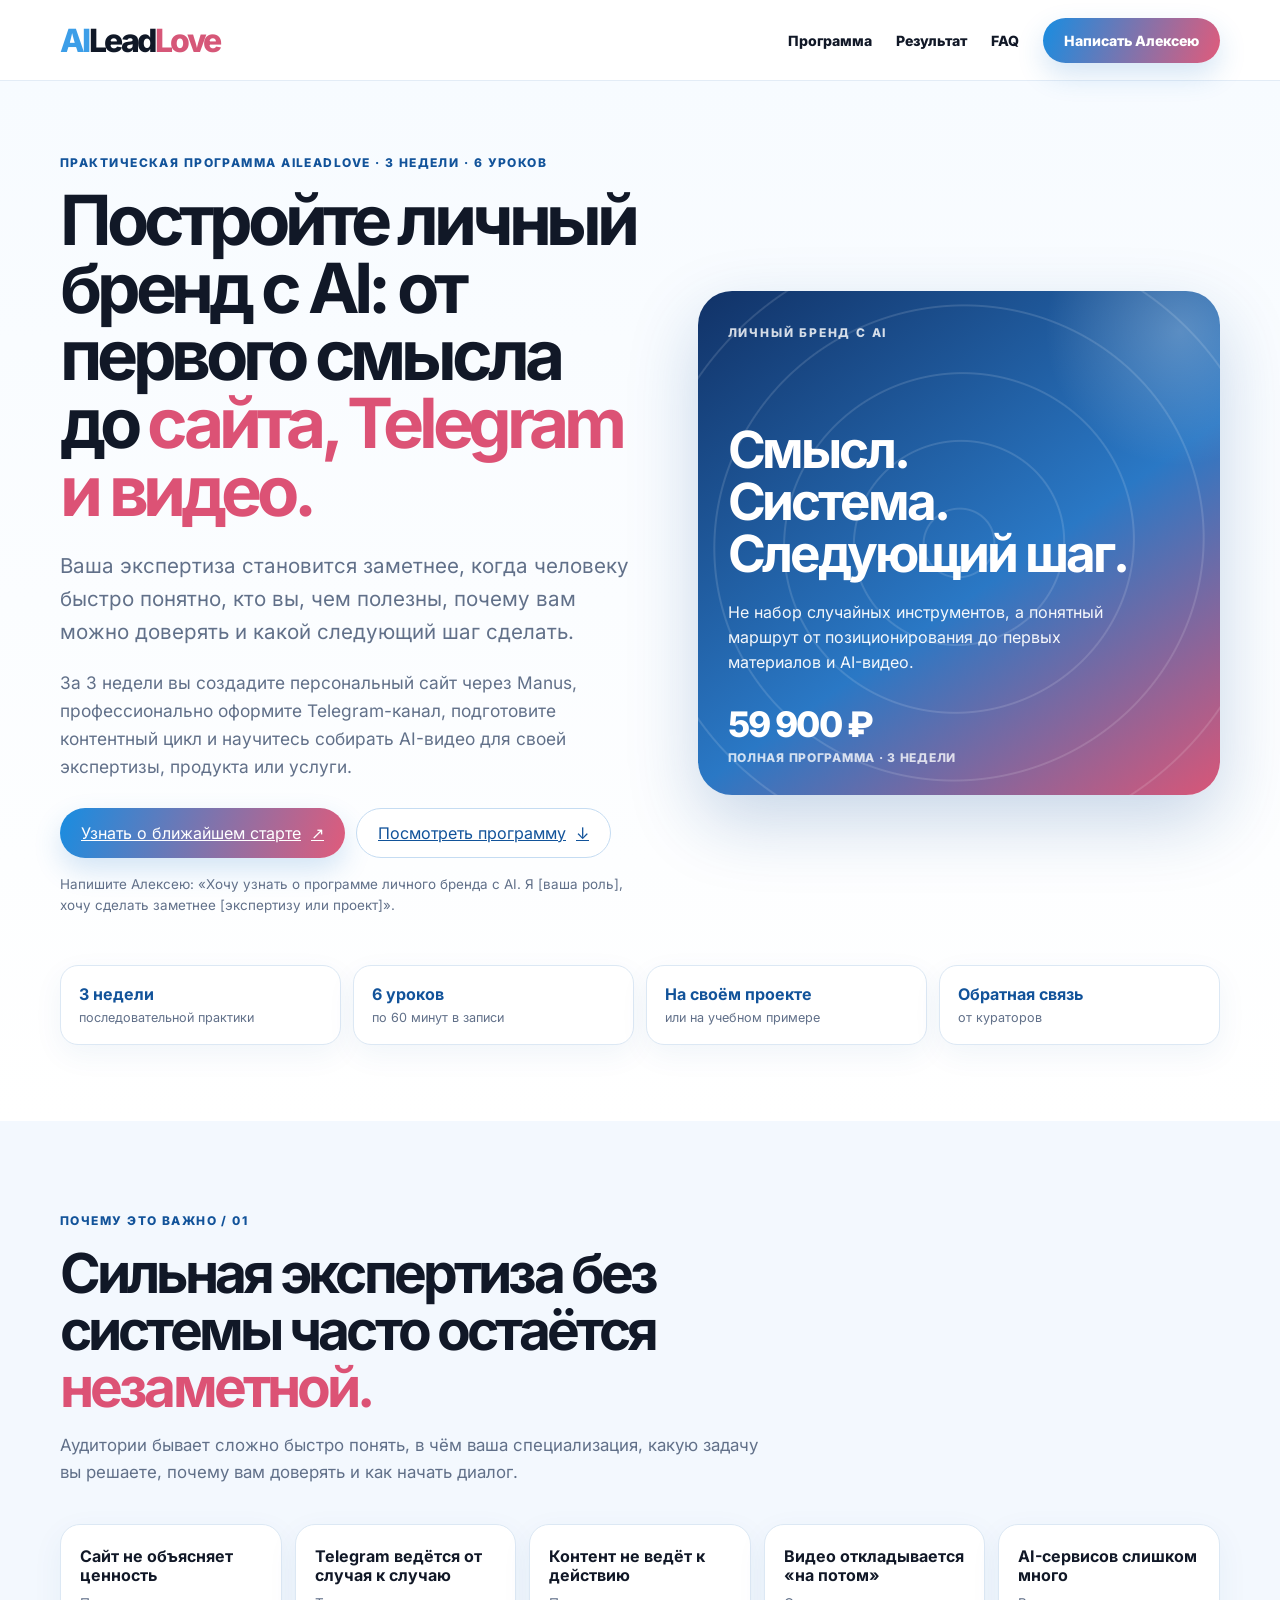
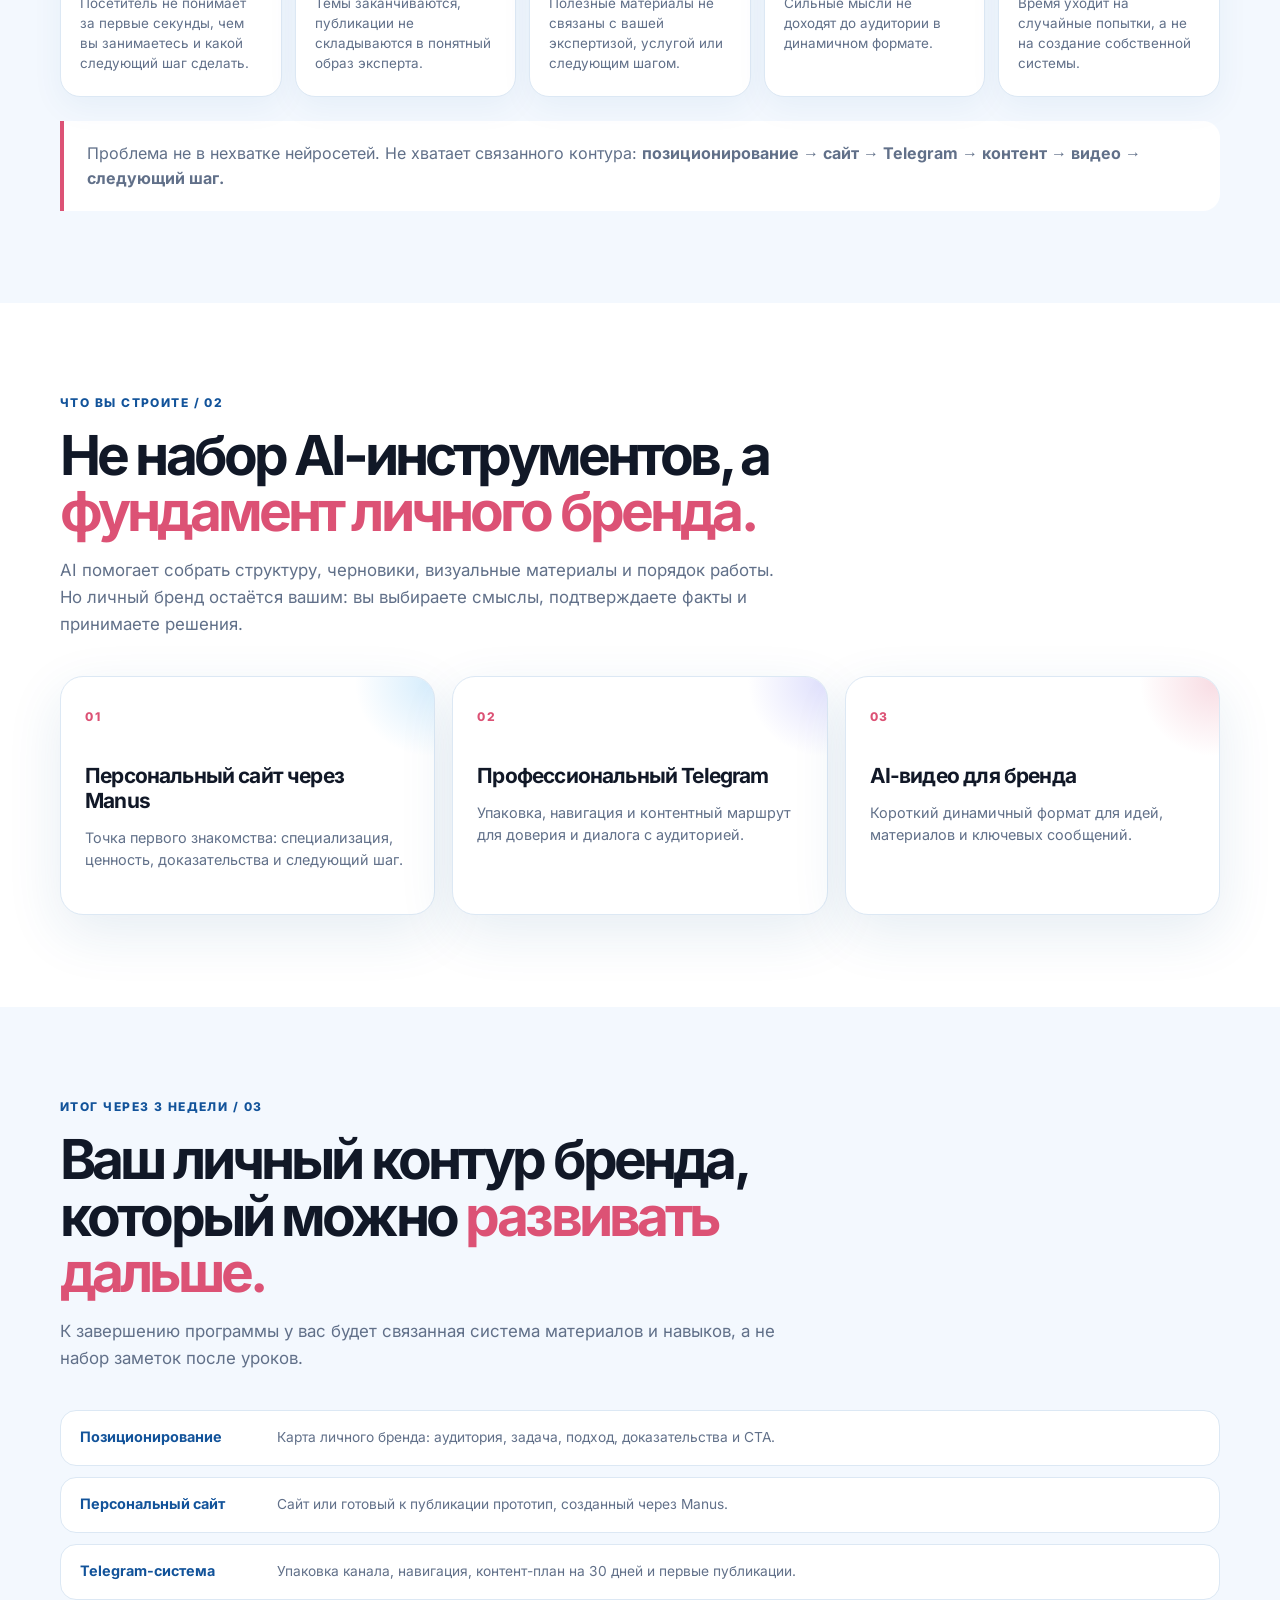
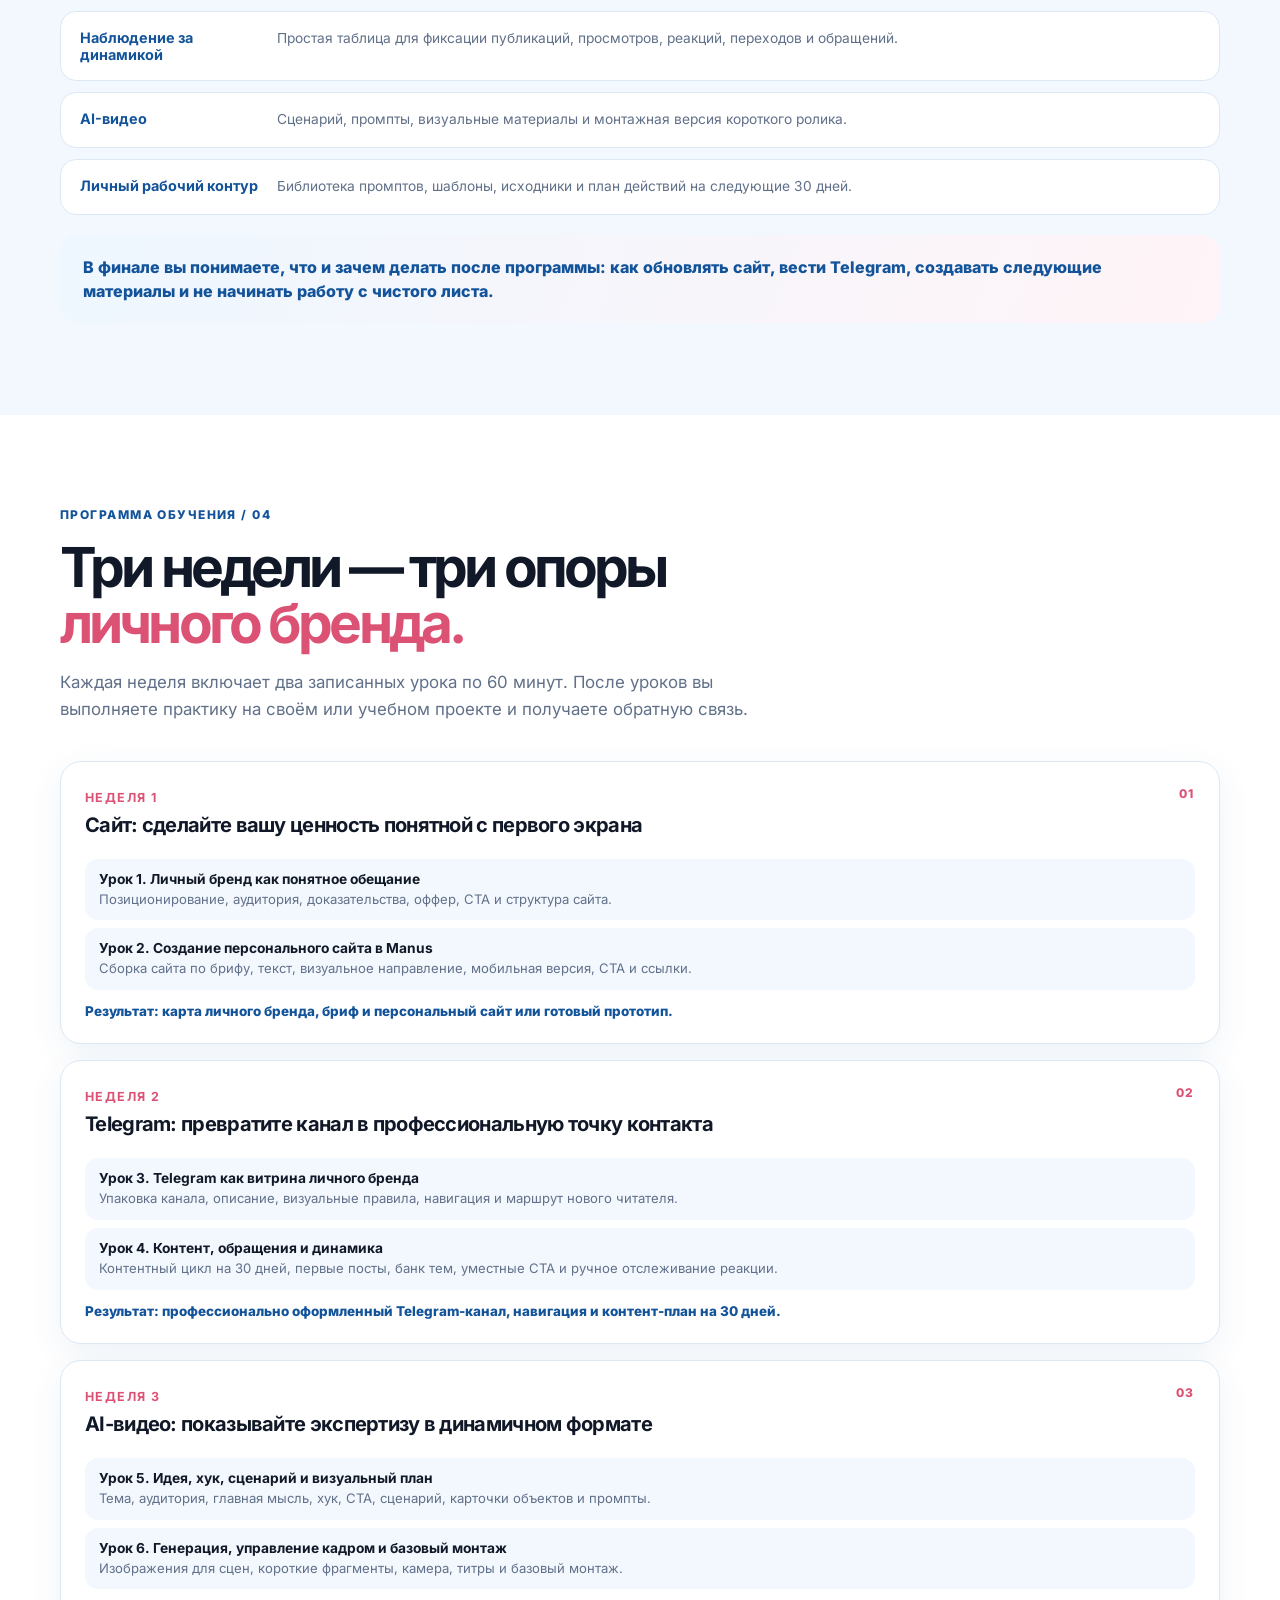
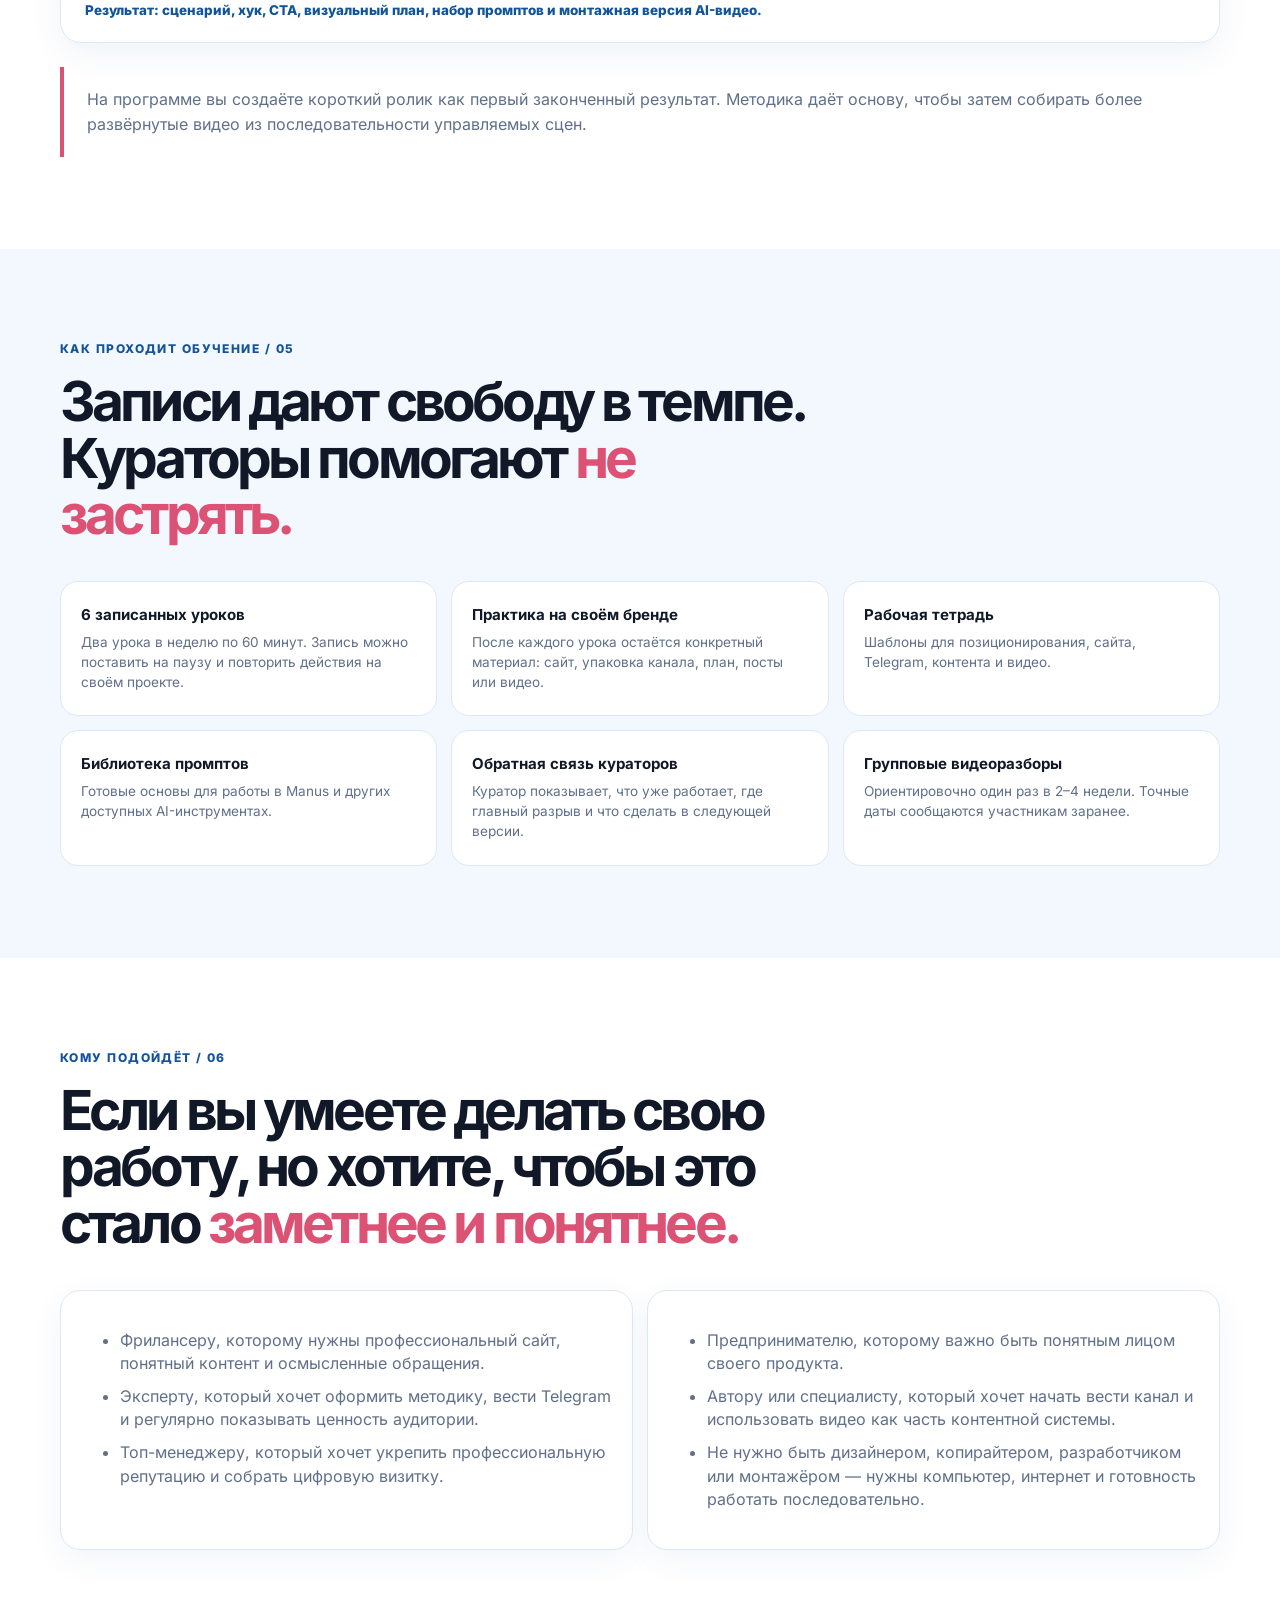
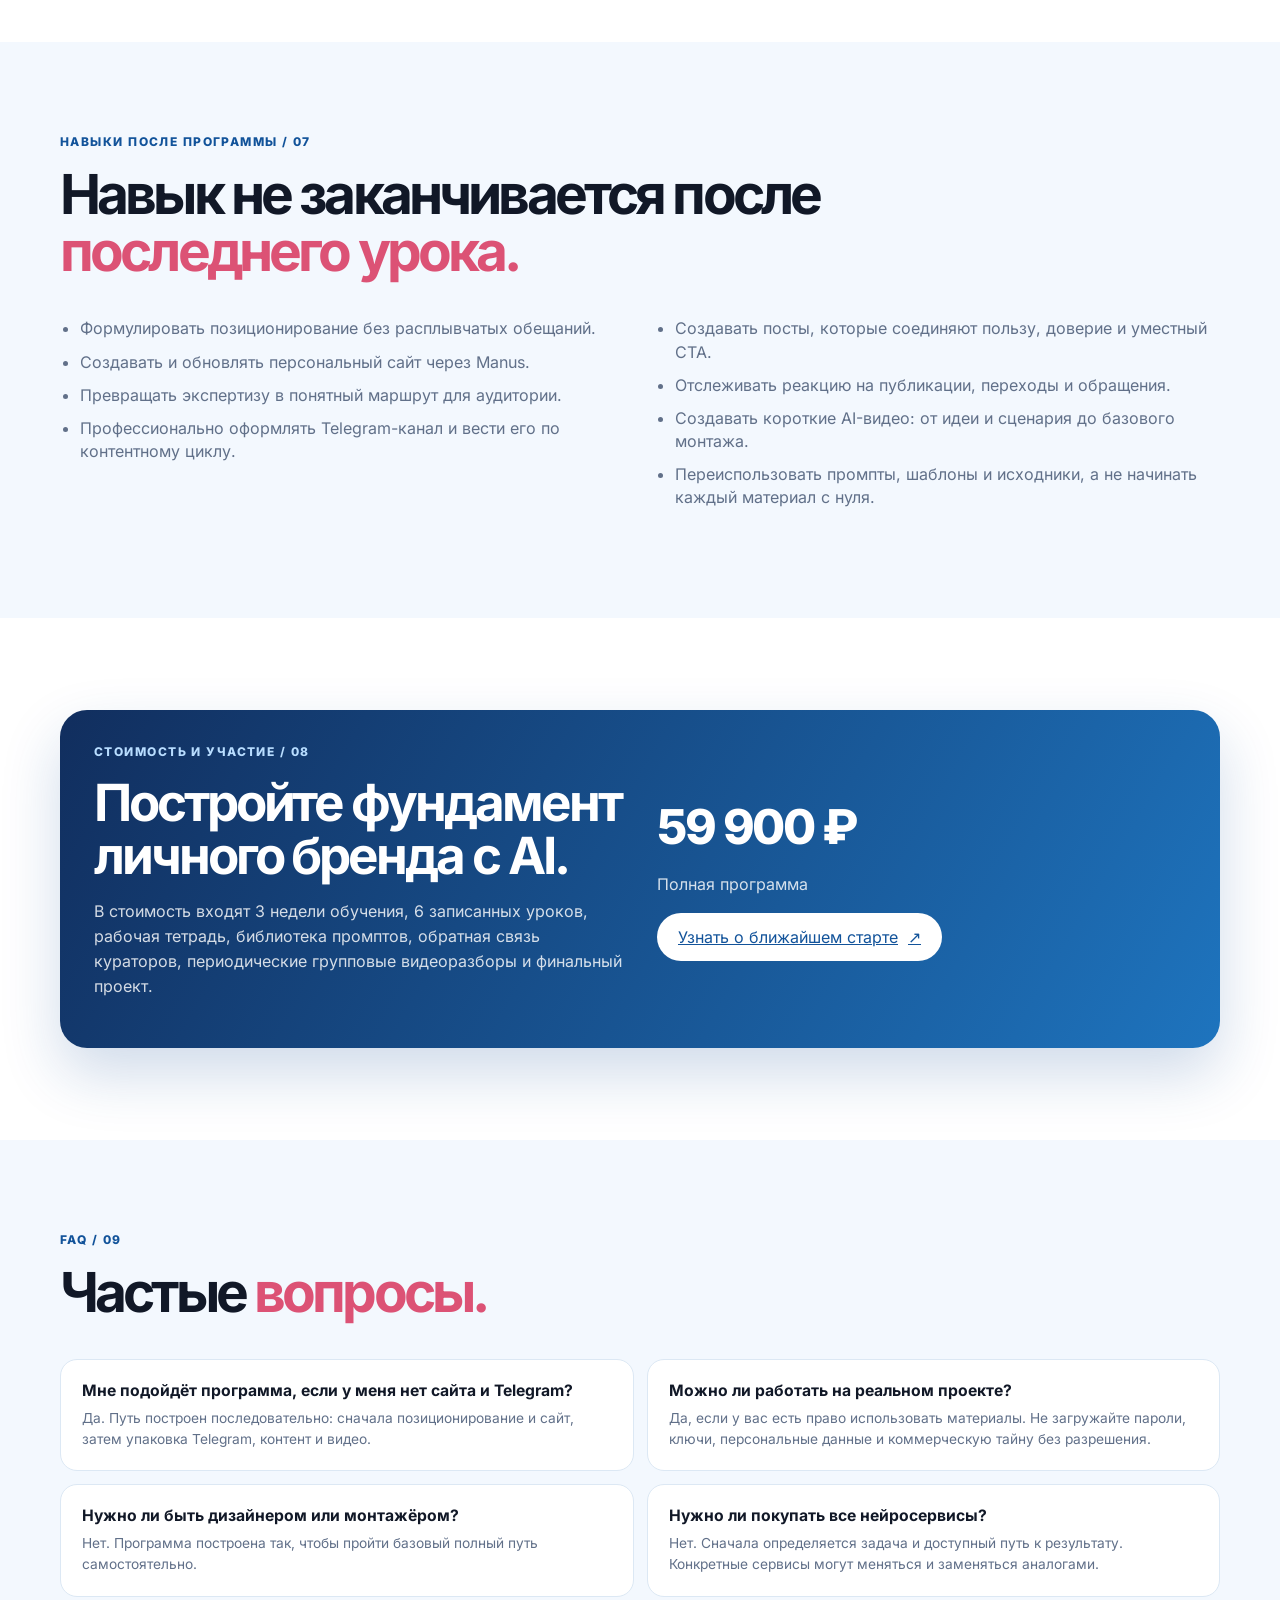
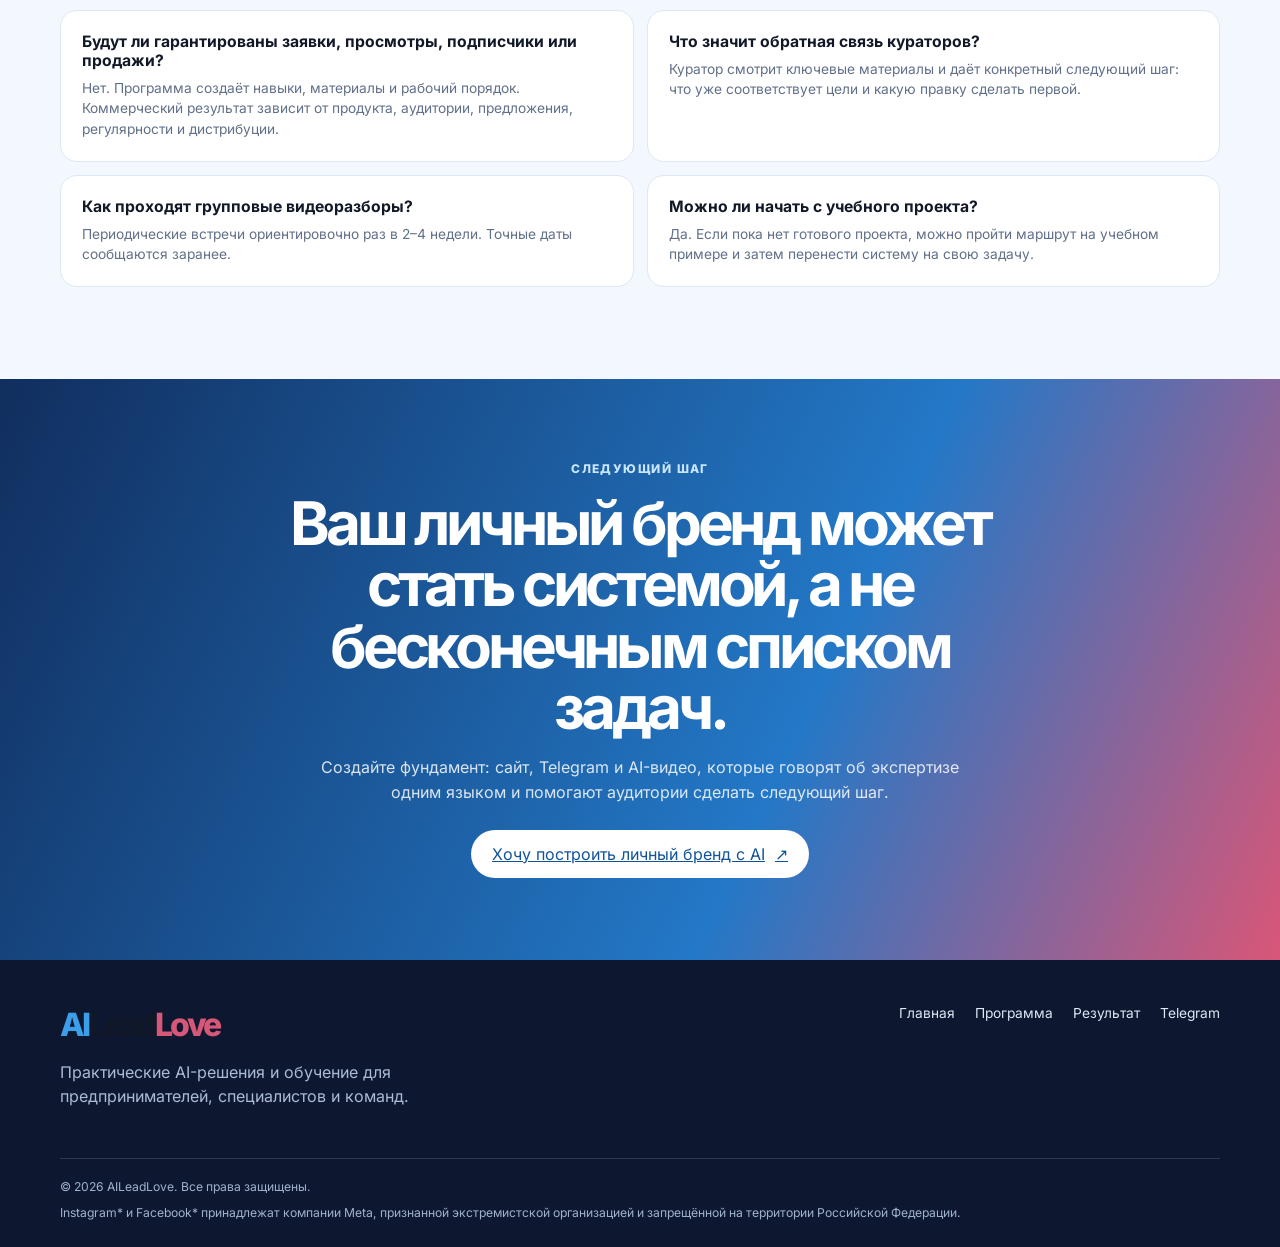
==== ai-training/index.html @ 1ef4e831 "Исправить JSON-LD для сборки Pages" ====
<!doctype html>
<html lang="ru">
<head>
<meta charset="utf-8"><meta name="viewport" content="width=device-width, initial-scale=1">
<title>Построение личного бренда с AI — сайт, Telegram и AI-видео | AILeadLove</title>
<meta name="description" content="Практическая программа AILeadLove: за 3 недели создайте персональный сайт через Manus, профессионально оформите Telegram, подготовьте контентный цикл и соберите AI-видео для личного бренда.">
<meta name="robots" content="index, follow, max-image-preview:large, max-snippet:-1, max-video-preview:-1"><link rel="canonical" href="https://aileadlove.ru/ai-training/">
<meta property="og:type" content="website"><meta property="og:title" content="Построение личного бренда с AI"><meta property="og:description" content="Сайт через Manus, Telegram-система, контент и AI-видео — одна практическая программа AILeadLove."><meta property="og:url" content="https://aileadlove.ru/ai-training/"><meta property="og:locale" content="ru_RU"><meta name="twitter:card" content="summary_large_image"><meta name="twitter:title" content="Построение личного бренда с AI"><meta name="twitter:description" content="Практическая программа AILeadLove на 3 недели: сайт, Telegram, контент и AI-видео.">
<link rel="alternate" hreflang="ru" href="https://aileadlove.ru/ai-training/"><link rel="alternate" hreflang="en" href="https://aileadlove.com/ai-training/"><link rel="alternate" hreflang="x-default" href="https://aileadlove.com/ai-training/"><link rel="stylesheet" href="../fonts/inter.css"><style>
:root{--ink:#111827;--muted:#617089;--blue:#1e9bf0;--blue-deep:#12539a;--love:#dc5275;--line:#dce8f4;--mist:#f3f8fe;--shadow:0 18px 55px rgba(30,88,150,.11)}
*{box-sizing:border-box}html{scroll-behavior:smooth}body{margin:0;color:var(--ink);font-family:Inter,Arial,sans-serif;background:#fff}.wrap{width:min(1160px,calc(100% - 40px));margin:auto}.nav{position:sticky;top:0;z-index:20;background:rgba(255,255,255,.94);backdrop-filter:blur(16px);border-bottom:1px solid rgba(220,232,244,.8)}.navin{min-height:80px;display:flex;align-items:center;justify-content:space-between}.brand{font-weight:900;font-size:2rem;letter-spacing:-.08em;text-decoration:none;color:#101827;white-space:nowrap}.brand span:first-child{color:#3c9ee8}.brand .lead{color:#101827}.brand .love{color:#d65778}.links{display:flex;align-items:center;gap:24px;list-style:none;margin:0;padding:0}.links a{color:var(--ink);font-size:.88rem;font-weight:800;text-decoration:none}.links .navcta,.button{display:inline-flex;align-items:center;justify-content:center;gap:10px;border-radius:999px;background:linear-gradient(110deg,#188de1,#e05b7b);color:#fff;padding:14px 21px;box-shadow:0 12px 28px rgba(40,125,204,.2)}.menu{display:none;background:none;border:0;padding:8px}.menu i{display:block;width:29px;height:3px;background:#111827;margin:5px 0;border-radius:4px}.hero{padding:74px 0 76px;background:linear-gradient(180deg,#f7fbff 0%,#fff 100%)}.hero-grid{display:grid;grid-template-columns:minmax(0,1.05fr) minmax(360px,.95fr);gap:60px;align-items:center}.eyebrow{color:var(--blue-deep);font-size:.75rem;font-weight:900;letter-spacing:.12em;text-transform:uppercase;margin-bottom:17px}.hero h1{font-size:clamp(2.6rem,5.4vw,5.2rem);line-height:.98;letter-spacing:-.075em;margin:0 0 23px;max-width:790px}.accent{color:var(--love)}.hero p{color:var(--muted);font-size:1.08rem;line-height:1.62;max-width:710px}.hero-lead{font-size:clamp(1.08rem,2vw,1.28rem)!important}.hero-actions{display:flex;flex-wrap:wrap;gap:11px;margin-top:27px}.secondary{background:#fff;color:var(--blue-deep);border:1px solid #c5dcf2;box-shadow:none}.hero-note{font-size:.84rem!important;margin-top:16px;max-width:600px}.hero-card{position:relative;overflow:hidden;min-height:410px;border-radius:34px;padding:30px;background:linear-gradient(145deg,#113267,#2a78c5 57%,#d95677);color:#fff;box-shadow:0 27px 70px rgba(20,76,152,.22)}.hero-card:before{content:'';position:absolute;inset:-25%;background:repeating-radial-gradient(ellipse at center,transparent 0 34px,rgba(255,255,255,.13) 35px 36px,transparent 37px 70px);transform:rotate(-18deg);animation:spin 22s linear infinite}.hero-card:after{content:'';position:absolute;width:280px;height:280px;right:-100px;top:-100px;border-radius:50%;background:radial-gradient(circle,rgba(255,255,255,.25),transparent 68%)}.hero-card>*{position:relative;z-index:1}.hero-card .card-label{font-size:.75rem;letter-spacing:.15em;text-transform:uppercase;font-weight:900;opacity:.82}.hero-card h2{font-size:clamp(2rem,4vw,3.3rem);line-height:1.02;letter-spacing:-.06em;margin:82px 0 21px}.hero-card p{color:rgba(255,255,255,.94);font-size:1rem;line-height:1.55;max-width:380px}.price{font-size:2.2rem;font-weight:900;letter-spacing:-.05em;margin-top:28px}.price small{display:block;font-size:.75rem;letter-spacing:.06em;text-transform:uppercase;opacity:.78;margin-top:5px}.stats{display:grid;grid-template-columns:repeat(4,1fr);gap:12px;margin-top:34px}.stat{padding:18px;border:1px solid var(--line);border-radius:18px;background:#fff;box-shadow:0 10px 30px rgba(20,88,154,.06)}.stat b{display:block;color:var(--blue-deep);font-size:1rem}.stat span{display:block;color:var(--muted);font-size:.79rem;line-height:1.4;margin-top:5px}.section{padding:92px 0}.band{background:var(--mist)}.section-head{max-width:780px;margin-bottom:38px}.section-head h2{font-size:clamp(2.05rem,4.3vw,3.7rem);line-height:1.03;letter-spacing:-.07em;margin:0 0 17px}.section-head p{color:var(--muted);font-size:1.05rem;line-height:1.6;max-width:720px}.cards{display:grid;grid-template-columns:repeat(5,1fr);gap:13px}.card{padding:22px 19px;border:1px solid var(--line);border-radius:20px;background:#fff;box-shadow:0 10px 32px rgba(20,88,154,.06)}.card b{display:block;font-size:1rem;line-height:1.2;margin-bottom:9px}.card p{margin:0;color:var(--muted);font-size:.84rem;line-height:1.48}.route{display:grid;grid-template-columns:repeat(3,1fr);gap:17px}.route-card{position:relative;padding:28px 24px;border-radius:23px;background:#fff;border:1px solid var(--line);box-shadow:var(--shadow);overflow:hidden}.route-card:after{content:'';position:absolute;width:150px;height:150px;right:-70px;top:-70px;border-radius:50%;background:radial-gradient(circle,rgba(30,155,240,.18),transparent 70%)}.route-card:nth-child(2):after{background:radial-gradient(circle,rgba(99,102,241,.2),transparent 70%)}.route-card:nth-child(3):after{background:radial-gradient(circle,rgba(220,82,117,.2),transparent 70%)}.num{color:var(--love);font-size:.75rem;letter-spacing:.13em;font-weight:900}.route-card h3{font-size:1.3rem;margin:38px 0 10px;letter-spacing:-.04em}.route-card p{color:var(--muted);font-size:.9rem;line-height:1.55}.route-note{margin-top:24px;padding:20px 23px;border-left:4px solid var(--love);background:#fff;border-radius:0 17px 17px 0;color:var(--muted);line-height:1.55}.result-grid{display:grid;grid-template-columns:1fr 1.25fr;gap:32px;align-items:start}.result-list{display:grid;gap:11px}.result-item{display:grid;grid-template-columns:180px 1fr;gap:17px;padding:17px 19px;border:1px solid var(--line);border-radius:16px;background:#fff}.result-item b{color:var(--blue-deep);font-size:.9rem}.result-item span{color:var(--muted);font-size:.86rem;line-height:1.45}.highlight{margin-top:20px;padding:20px 23px;border-radius:18px;background:linear-gradient(110deg,#eef7ff,#fff4f7);color:var(--blue-deep);font-weight:800;line-height:1.5}.weeks{display:grid;gap:16px}.week{padding:24px;border-radius:21px;background:#fff;border:1px solid var(--line);box-shadow:0 10px 34px rgba(20,88,154,.07)}.week-top{display:flex;justify-content:space-between;gap:16px;align-items:start}.week-top strong{color:var(--love);font-size:.78rem;letter-spacing:.12em}.week h3{margin:7px 0 14px;font-size:1.25rem;letter-spacing:-.035em}.lesson{padding:12px 14px;border-radius:13px;background:var(--mist);margin-top:8px}.lesson b{display:block;font-size:.86rem}.lesson span{display:block;color:var(--muted);font-size:.82rem;line-height:1.43;margin-top:3px}.week-result{margin-top:13px;color:var(--blue-deep);font-size:.84rem;font-weight:800}.format-grid{display:grid;grid-template-columns:repeat(3,1fr);gap:14px}.format-card{padding:23px 20px;background:#fff;border:1px solid var(--line);border-radius:18px}.format-card b{display:block;font-size:.94rem;margin-bottom:8px}.format-card p{margin:0;color:var(--muted);font-size:.85rem;line-height:1.48}.audience{display:grid;grid-template-columns:1fr 1fr;gap:14px}.audience li,.skills li{margin:0 0 10px;color:var(--muted);line-height:1.45}.skills{columns:2;column-gap:50px;padding-left:20px}.price-box{display:grid;grid-template-columns:1fr 1fr;gap:34px;align-items:center;padding:34px;border-radius:27px;background:linear-gradient(120deg,#112e5e,#1e74be);color:#fff;box-shadow:0 26px 60px rgba(20,76,152,.2)}.price-box h2{font-size:clamp(2rem,4vw,3.3rem);letter-spacing:-.06em;line-height:1.05;margin:0 0 13px}.price-box p{color:rgba(255,255,255,.82);line-height:1.55}.price-box .price{font-size:3rem;margin:0 0 10px}.price-box .button{background:#fff;color:var(--blue-deep);box-shadow:none}.faq-grid{display:grid;grid-template-columns:repeat(2,1fr);gap:13px}.faq{padding:21px;border:1px solid var(--line);border-radius:17px;background:#fff}.faq h3{margin:0 0 8px;font-size:.98rem}.faq p{margin:0;color:var(--muted);font-size:.86rem;line-height:1.5}.closing{padding:82px 0;background:linear-gradient(115deg,#112e5e,#2378c7 62%,#d95677);color:#fff;text-align:center}.closing h2{max-width:800px;margin:14px auto 17px;font-size:clamp(2.1rem,4.7vw,4.2rem);letter-spacing:-.07em;line-height:1.02}.closing p{max-width:650px;margin:0 auto 25px;color:rgba(255,255,255,.84);line-height:1.55}.closing .button{background:#fff;color:var(--blue-deep);box-shadow:none}.footer{padding:45px 0 25px;background:#0d1730;color:#fff}.footer .brand{color:#fff}.footer-top{display:flex;justify-content:space-between;gap:30px}.footer-top p{color:#aabbd3;max-width:360px;line-height:1.5}.footer-links{display:flex;gap:20px;align-items:start;flex-wrap:wrap}.footer-links a{color:#dce8f4;text-decoration:none;font-size:.86rem}.footer-bottom{margin-top:34px;padding-top:19px;border-top:1px solid rgba(255,255,255,.14);color:#9fb2cc;font-size:.76rem;line-height:1.5}.meta-note{margin-top:8px}@keyframes spin{to{transform:rotate(342deg)}}
@media(max-width:950px){.hero-grid{grid-template-columns:1fr}.hero-card{min-height:330px}.hero-card h2{margin-top:55px}.cards{grid-template-columns:repeat(2,1fr)}.result-grid{grid-template-columns:1fr}.route{grid-template-columns:1fr 1fr}.format-grid{grid-template-columns:repeat(2,1fr)}.stats{grid-template-columns:repeat(2,1fr)}}
@media(max-width:620px){.wrap{width:min(100% - 30px,1160px)}.navin{min-height:70px}.brand{font-size:1.7rem}.menu{display:block}.links{display:none;position:absolute;left:15px;right:15px;top:70px;padding:14px;background:#fff;border:1px solid var(--line);border-radius:17px;box-shadow:var(--shadow);flex-direction:column;align-items:stretch;gap:0}.links.open{display:flex}.links li a{display:block;padding:13px 12px}.links .navcta{text-align:center}.hero{padding:45px 0 52px}.hero h1{font-size:clamp(2.45rem,12vw,3.6rem)}.hero-card{min-height:350px;padding:23px;border-radius:26px}.hero-card h2{font-size:2.1rem;margin-top:70px}.section{padding:67px 0}.section-head h2{font-size:2.35rem}.cards,.route,.format-grid,.faq-grid,.audience{grid-template-columns:1fr}.stats{grid-template-columns:1fr 1fr}.result-item{grid-template-columns:1fr;gap:5px}.week{padding:19px}.skills{columns:1}.price-box{grid-template-columns:1fr;padding:24px}.price-box .price{font-size:2.6rem}.footer-top{display:block}.footer-links{margin-top:20px}.footer-links a{padding:3px 0}.hero-actions{display:grid}.hero-actions .button{width:100%}}
</style>
<script type="application/ld+json">{"@context":"https://schema.org","@type":"Course","name":"Построение личного бренда с AI","description":"Практическая программа по созданию сайта, Telegram-системы, контента и AI-видео для личного бренда.","provider":{"@type":"Organization","name":"AILeadLove","url":"https://aileadlove.ru/"},"offers":{"@type":"Offer","price":"59900","priceCurrency":"RUB","url":"https://aileadlove.ru/ai-training/"}}</script>
<link rel="stylesheet" href="../responsive-fix.css?v=20261109"></head><body><header class="nav"><div class="wrap navin"><a class="brand" href="../" aria-label="AILeadLove home"><span>AI</span><span class="lead">Lead</span><span class="love">Love</span></a><button class="menu" type="button" aria-label="Открыть меню" aria-expanded="false"><i></i><i></i><i></i></button><nav><ul class="links"><li><a href="#program">Программа</a></li><li><a href="#result">Результат</a></li><li><a href="#faq">FAQ</a></li><li><a class="navcta" href="https://t.me/lekslevin" target="_blank" rel="noopener noreferrer">Написать Алексею</a></li></ul></nav></div></header>
<main>
<section class="hero"><div class="wrap hero-grid"><div><div class="eyebrow">Практическая программа AILeadLove · 3 недели · 6 уроков</div><h1>Постройте личный бренд с AI: от первого смысла до <span class="accent">сайта, Telegram и видео.</span></h1><p class="hero-lead">Ваша экспертиза становится заметнее, когда человеку быстро понятно, кто вы, чем полезны, почему вам можно доверять и какой следующий шаг сделать.</p><p>За 3 недели вы создадите персональный сайт через Manus, профессионально оформите Telegram-канал, подготовите контентный цикл и научитесь собирать AI-видео для своей экспертизы, продукта или услуги.</p><div class="hero-actions"><a class="button" href="https://t.me/lekslevin" target="_blank" rel="noopener noreferrer">Узнать о ближайшем старте <span>↗</span></a><a class="button secondary" href="#program">Посмотреть программу <span>↓</span></a></div><p class="hero-note">Напишите Алексею: «Хочу узнать о программе личного бренда с AI. Я [ваша роль], хочу сделать заметнее [экспертизу или проект]».</p></div><div class="hero-card" role="img" aria-label="Сайт, Telegram-канал и AI-видео как единая система личного бренда"><span class="card-label">Личный бренд с AI</span><h2>Смысл.<br>Система.<br>Следующий шаг.</h2><p>Не набор случайных инструментов, а понятный маршрут от позиционирования до первых материалов и AI-видео.</p><div class="price">59 900 ₽<small>полная программа · 3 недели</small></div></div></div><div class="wrap stats"><div class="stat"><b>3 недели</b><span>последовательной практики</span></div><div class="stat"><b>6 уроков</b><span>по 60 минут в записи</span></div><div class="stat"><b>На своём проекте</b><span>или на учебном примере</span></div><div class="stat"><b>Обратная связь</b><span>от кураторов</span></div></div></section>
<section class="section band"><div class="wrap"><div class="section-head"><div class="eyebrow">Почему это важно / 01</div><h2>Сильная экспертиза без системы часто остаётся <span class="accent">незаметной.</span></h2><p>Аудитории бывает сложно быстро понять, в чём ваша специализация, какую задачу вы решаете, почему вам доверять и как начать диалог.</p></div><div class="cards"><div class="card"><b>Сайт не объясняет ценность</b><p>Посетитель не понимает за первые секунды, чем вы занимаетесь и какой следующий шаг сделать.</p></div><div class="card"><b>Telegram ведётся от случая к случаю</b><p>Темы заканчиваются, публикации не складываются в понятный образ эксперта.</p></div><div class="card"><b>Контент не ведёт к действию</b><p>Полезные материалы не связаны с вашей экспертизой, услугой или следующим шагом.</p></div><div class="card"><b>Видео откладывается «на потом»</b><p>Сильные мысли не доходят до аудитории в динамичном формате.</p></div><div class="card"><b>AI-сервисов слишком много</b><p>Время уходит на случайные попытки, а не на создание собственной системы.</p></div></div><div class="route-note">Проблема не в нехватке нейросетей. Не хватает связанного контура: <b>позиционирование → сайт → Telegram → контент → видео → следующий шаг.</b></div></div></section>
<section class="section white"><div class="wrap"><div class="section-head"><div class="eyebrow">Что вы строите / 02</div><h2>Не набор AI-инструментов, а <span class="accent">фундамент личного бренда.</span></h2><p>AI помогает собрать структуру, черновики, визуальные материалы и порядок работы. Но личный бренд остаётся вашим: вы выбираете смыслы, подтверждаете факты и принимаете решения.</p></div><div class="route"><div class="route-card"><span class="num">01</span><h3>Персональный сайт через Manus</h3><p>Точка первого знакомства: специализация, ценность, доказательства и следующий шаг.</p></div><div class="route-card"><span class="num">02</span><h3>Профессиональный Telegram</h3><p>Упаковка, навигация и контентный маршрут для доверия и диалога с аудиторией.</p></div><div class="route-card"><span class="num">03</span><h3>AI-видео для бренда</h3><p>Короткий динамичный формат для идей, материалов и ключевых сообщений.</p></div></div></div></section>
<section class="section band" id="result"><div class="wrap"><div class="section-head"><div class="eyebrow">Итог через 3 недели / 03</div><h2>Ваш личный контур бренда, который можно <span class="accent">развивать дальше.</span></h2><p>К завершению программы у вас будет связанная система материалов и навыков, а не набор заметок после уроков.</p></div><div class="result-list"><div class="result-item"><b>Позиционирование</b><span>Карта личного бренда: аудитория, задача, подход, доказательства и CTA.</span></div><div class="result-item"><b>Персональный сайт</b><span>Сайт или готовый к публикации прототип, созданный через Manus.</span></div><div class="result-item"><b>Telegram-система</b><span>Упаковка канала, навигация, контент-план на 30 дней и первые публикации.</span></div><div class="result-item"><b>Наблюдение за динамикой</b><span>Простая таблица для фиксации публикаций, просмотров, реакций, переходов и обращений.</span></div><div class="result-item"><b>AI-видео</b><span>Сценарий, промпты, визуальные материалы и монтажная версия короткого ролика.</span></div><div class="result-item"><b>Личный рабочий контур</b><span>Библиотека промптов, шаблоны, исходники и план действий на следующие 30 дней.</span></div></div><div class="highlight">В финале вы понимаете, что и зачем делать после программы: как обновлять сайт, вести Telegram, создавать следующие материалы и не начинать работу с чистого листа.</div></div></section>
<section class="section white" id="program"><div class="wrap"><div class="section-head"><div class="eyebrow">Программа обучения / 04</div><h2>Три недели — три опоры <span class="accent">личного бренда.</span></h2><p>Каждая неделя включает два записанных урока по 60 минут. После уроков вы выполняете практику на своём или учебном проекте и получаете обратную связь.</p></div><div class="weeks"><div class="week"><div class="week-top"><div><strong>НЕДЕЛЯ 1</strong><h3>Сайт: сделайте вашу ценность понятной с первого экрана</h3></div><span class="num">01</span></div><div class="lesson"><b>Урок 1. Личный бренд как понятное обещание</b><span>Позиционирование, аудитория, доказательства, оффер, CTA и структура сайта.</span></div><div class="lesson"><b>Урок 2. Создание персонального сайта в Manus</b><span>Сборка сайта по брифу, текст, визуальное направление, мобильная версия, CTA и ссылки.</span></div><div class="week-result">Результат: карта личного бренда, бриф и персональный сайт или готовый прототип.</div></div><div class="week"><div class="week-top"><div><strong>НЕДЕЛЯ 2</strong><h3>Telegram: превратите канал в профессиональную точку контакта</h3></div><span class="num">02</span></div><div class="lesson"><b>Урок 3. Telegram как витрина личного бренда</b><span>Упаковка канала, описание, визуальные правила, навигация и маршрут нового читателя.</span></div><div class="lesson"><b>Урок 4. Контент, обращения и динамика</b><span>Контентный цикл на 30 дней, первые посты, банк тем, уместные CTA и ручное отслеживание реакции.</span></div><div class="week-result">Результат: профессионально оформленный Telegram-канал, навигация и контент-план на 30 дней.</div></div><div class="week"><div class="week-top"><div><strong>НЕДЕЛЯ 3</strong><h3>AI-видео: показывайте экспертизу в динамичном формате</h3></div><span class="num">03</span></div><div class="lesson"><b>Урок 5. Идея, хук, сценарий и визуальный план</b><span>Тема, аудитория, главная мысль, хук, CTA, сценарий, карточки объектов и промпты.</span></div><div class="lesson"><b>Урок 6. Генерация, управление кадром и базовый монтаж</b><span>Изображения для сцен, короткие фрагменты, камера, титры и базовый монтаж.</span></div><div class="week-result">Результат: сценарий, хук, CTA, визуальный план, набор промптов и монтажная версия AI-видео.</div></div></div><div class="route-note">На программе вы создаёте короткий ролик как первый законченный результат. Методика даёт основу, чтобы затем собирать более развёрнутые видео из последовательности управляемых сцен.</div></div></section>
<section class="section band"><div class="wrap"><div class="section-head"><div class="eyebrow">Как проходит обучение / 05</div><h2>Записи дают свободу в темпе. Кураторы помогают <span class="accent">не застрять.</span></h2></div><div class="format-grid"><div class="format-card"><b>6 записанных уроков</b><p>Два урока в неделю по 60 минут. Запись можно поставить на паузу и повторить действия на своём проекте.</p></div><div class="format-card"><b>Практика на своём бренде</b><p>После каждого урока остаётся конкретный материал: сайт, упаковка канала, план, посты или видео.</p></div><div class="format-card"><b>Рабочая тетрадь</b><p>Шаблоны для позиционирования, сайта, Telegram, контента и видео.</p></div><div class="format-card"><b>Библиотека промптов</b><p>Готовые основы для работы в Manus и других доступных AI-инструментах.</p></div><div class="format-card"><b>Обратная связь кураторов</b><p>Куратор показывает, что уже работает, где главный разрыв и что сделать в следующей версии.</p></div><div class="format-card"><b>Групповые видеоразборы</b><p>Ориентировочно один раз в 2–4 недели. Точные даты сообщаются участникам заранее.</p></div></div></div></section>
<section class="section white"><div class="wrap"><div class="section-head"><div class="eyebrow">Кому подойдёт / 06</div><h2>Если вы умеете делать свою работу, но хотите, чтобы это стало <span class="accent">заметнее и понятнее.</span></h2></div><div class="audience"><div class="card"><ul><li>Фрилансеру, которому нужны профессиональный сайт, понятный контент и осмысленные обращения.</li><li>Эксперту, который хочет оформить методику, вести Telegram и регулярно показывать ценность аудитории.</li><li>Топ-менеджеру, который хочет укрепить профессиональную репутацию и собрать цифровую визитку.</li></ul></div><div class="card"><ul><li>Предпринимателю, которому важно быть понятным лицом своего продукта.</li><li>Автору или специалисту, который хочет начать вести канал и использовать видео как часть контентной системы.</li><li>Не нужно быть дизайнером, копирайтером, разработчиком или монтажёром — нужны компьютер, интернет и готовность работать последовательно.</li></ul></div></div></div></section>
<section class="section band"><div class="wrap"><div class="section-head"><div class="eyebrow">Навыки после программы / 07</div><h2>Навык не заканчивается после <span class="accent">последнего урока.</span></h2></div><ul class="skills"><li>Формулировать позиционирование без расплывчатых обещаний.</li><li>Создавать и обновлять персональный сайт через Manus.</li><li>Превращать экспертизу в понятный маршрут для аудитории.</li><li>Профессионально оформлять Telegram-канал и вести его по контентному циклу.</li><li>Создавать посты, которые соединяют пользу, доверие и уместный CTA.</li><li>Отслеживать реакцию на публикации, переходы и обращения.</li><li>Создавать короткие AI-видео: от идеи и сценария до базового монтажа.</li><li>Переиспользовать промпты, шаблоны и исходники, а не начинать каждый материал с нуля.</li></ul></div></section>
<section class="section white"><div class="wrap"><div class="price-box"><div><div class="eyebrow" style="color:#b8ddff">Стоимость и участие / 08</div><h2>Постройте фундамент личного бренда с AI.</h2><p>В стоимость входят 3 недели обучения, 6 записанных уроков, рабочая тетрадь, библиотека промптов, обратная связь кураторов, периодические групповые видеоразборы и финальный проект.</p></div><div><div class="price">59 900 ₽</div><p>Полная программа</p><a class="button" href="https://t.me/lekslevin" target="_blank" rel="noopener noreferrer">Узнать о ближайшем старте <span>↗</span></a></div></div></div></section>
<section class="section band" id="faq"><div class="wrap"><div class="section-head"><div class="eyebrow">FAQ / 09</div><h2>Частые <span class="accent">вопросы.</span></h2></div><div class="faq-grid"><div class="faq"><h3>Мне подойдёт программа, если у меня нет сайта и Telegram?</h3><p>Да. Путь построен последовательно: сначала позиционирование и сайт, затем упаковка Telegram, контент и видео.</p></div><div class="faq"><h3>Можно ли работать на реальном проекте?</h3><p>Да, если у вас есть право использовать материалы. Не загружайте пароли, ключи, персональные данные и коммерческую тайну без разрешения.</p></div><div class="faq"><h3>Нужно ли быть дизайнером или монтажёром?</h3><p>Нет. Программа построена так, чтобы пройти базовый полный путь самостоятельно.</p></div><div class="faq"><h3>Нужно ли покупать все нейросервисы?</h3><p>Нет. Сначала определяется задача и доступный путь к результату. Конкретные сервисы могут меняться и заменяться аналогами.</p></div><div class="faq"><h3>Будут ли гарантированы заявки, просмотры, подписчики или продажи?</h3><p>Нет. Программа создаёт навыки, материалы и рабочий порядок. Коммерческий результат зависит от продукта, аудитории, предложения, регулярности и дистрибуции.</p></div><div class="faq"><h3>Что значит обратная связь кураторов?</h3><p>Куратор смотрит ключевые материалы и даёт конкретный следующий шаг: что уже соответствует цели и какую правку сделать первой.</p></div><div class="faq"><h3>Как проходят групповые видеоразборы?</h3><p>Периодические встречи ориентировочно раз в 2–4 недели. Точные даты сообщаются заранее.</p></div><div class="faq"><h3>Можно ли начать с учебного проекта?</h3><p>Да. Если пока нет готового проекта, можно пройти маршрут на учебном примере и затем перенести систему на свою задачу.</p></div></div></div></section>
<section class="closing"><div class="wrap"><div class="eyebrow" style="color:#c9e7ff">Следующий шаг</div><h2>Ваш личный бренд может стать системой, а не бесконечным списком задач.</h2><p>Создайте фундамент: сайт, Telegram и AI-видео, которые говорят об экспертизе одним языком и помогают аудитории сделать следующий шаг.</p><a class="button" href="https://t.me/lekslevin" target="_blank" rel="noopener noreferrer">Хочу построить личный бренд с AI <span>↗</span></a></div></section>
</main><footer class="footer"><div class="wrap"><div class="footer-top"><div><a class="brand" href="../"><span>AI</span><span class="lead">Lead</span><span class="love">Love</span></a><p>Практические AI-решения и обучение для предпринимателей, специалистов и команд.</p></div><div class="footer-links"><a href="../">Главная</a><a href="#program">Программа</a><a href="#result">Результат</a><a href="https://t.me/lekslevin" target="_blank" rel="noopener noreferrer">Telegram</a></div></div><div class="footer-bottom">© 2026 AILeadLove. Все права защищены.<div class="meta-note">Instagram* и Facebook* принадлежат компании Meta, признанной экстремистской организацией и запрещённой на территории Российской Федерации.</div></div></div></footer><script>const b=document.querySelector('.menu'),l=document.querySelector('.links');if(b&&l){b.addEventListener('click',()=>{const o=l.classList.toggle('open');b.setAttribute('aria-expanded',String(o))});l.addEventListener('click',e=>{if(e.target.tagName==='A'){l.classList.remove('open');b.setAttribute('aria-expanded','false')}})}</script></body></html>
---- fonts/inter.css ----
/* Inter - self-hosted, variable weight 400-800, Cyrillic + Latin */
/* cyrillic-ext */
@font-face{font-family:'Inter';font-style:normal;font-weight:400 800;font-display:swap;src:url(/fonts/inter-0.woff2) format('woff2');unicode-range:U+0460-052F,U+1C80-1C8A,U+20B4,U+2DE0-2DFF,U+A640-A69F,U+FE2E-FE2F}
/* cyrillic */
@font-face{font-family:'Inter';font-style:normal;font-weight:400 800;font-display:swap;src:url(/fonts/inter-1.woff2) format('woff2');unicode-range:U+0301,U+0400-045F,U+0490-0491,U+04B0-04B1,U+2116}
/* latin-ext */
@font-face{font-family:'Inter';font-style:normal;font-weight:400 800;font-display:swap;src:url(/fonts/inter-5.woff2) format('woff2');unicode-range:U+0100-02BA,U+02BD-02C5,U+02C7-02CC,U+02CE-02D7,U+02DD-02FF,U+0304,U+0308,U+0329,U+1D00-1DBF,U+1E00-1E9F,U+1EF2-1EFF,U+2020,U+20A0-20AB,U+20AD-20C0,U+2113,U+2C60-2C7F,U+A720-A7FF}
/* latin */
@font-face{font-family:'Inter';font-style:normal;font-weight:400 800;font-display:swap;src:url(/fonts/inter-6.woff2) format('woff2');unicode-range:U+0000-00FF,U+0131,U+0152-0153,U+02BB-02BC,U+02C6,U+02DA,U+02DC,U+0304,U+0308,U+0329,U+2000-206F,U+20AC,U+2122,U+2191,U+2193,U+2212,U+2215,U+FEFF,U+FFFD}
---- responsive-fix.css ----
*,*::before,*::after{box-sizing:border-box}html,body{max-width:100%;overflow-x:hidden}img,video,iframe,svg{max-width:100%}.wrap,.navin,.hero-grid,.split,.grid2,.cards,.list-grid,.route,.video-grid,.wide-videos,.training-benefits,.footer-top,.footer-grid{min-width:0}.hero-grid>*,.split>*,.grid2>*,.cards>*,.list-grid>*,.route>*,.video-grid>*,.wide-videos>*,.footer-top>*{min-width:0}h1,h2,h3,h4,p,a,button,li,dt,dd{overflow-wrap:anywhere}.button,.btn,.navcta{white-space:normal;max-width:100%}.links a,.navlinks a{white-space:normal}@media(max-width:860px){.hero-grid,.split,.grid2{grid-template-columns:1fr!important}.hero-grid{gap:36px}.footer-top{display:block}.footer-links{margin-top:24px}.showcase-heading{align-items:flex-start;flex-direction:column}.showcase-heading p{text-align:left}.wide-videos{grid-template-columns:repeat(2,1fr)}}@media(max-width:560px){.wrap{width:calc(100% - 32px)}h1{font-size:clamp(2.1rem,11vw,3.2rem);line-height:1.08}.hero{padding-top:54px}.hero p{font-size:1rem}.hero-actions{flex-direction:column;align-items:stretch}.button,.btn{width:100%;justify-content:center}.cards,.list-grid,.route,.video-grid,.wide-videos{grid-template-columns:1fr!important}.steps{padding:22px 18px}.step{grid-template-columns:38px 1fr;gap:12px}.visual{min-height:280px}.hero-video-wrap{max-width:100%}.footer-links{gap:13px 18px}.footer-bottom{display:block}.footer-bottom>*{display:block;margin-top:6px}}@media(max-width:600px){.hero,.closing{overflow:hidden!important;contain:paint}.visual{contain:paint;overflow:hidden!important}.visual:before,.visual:after{pointer-events:none}.hero-grid,.split,.grid2{width:100%;max-width:100%}}
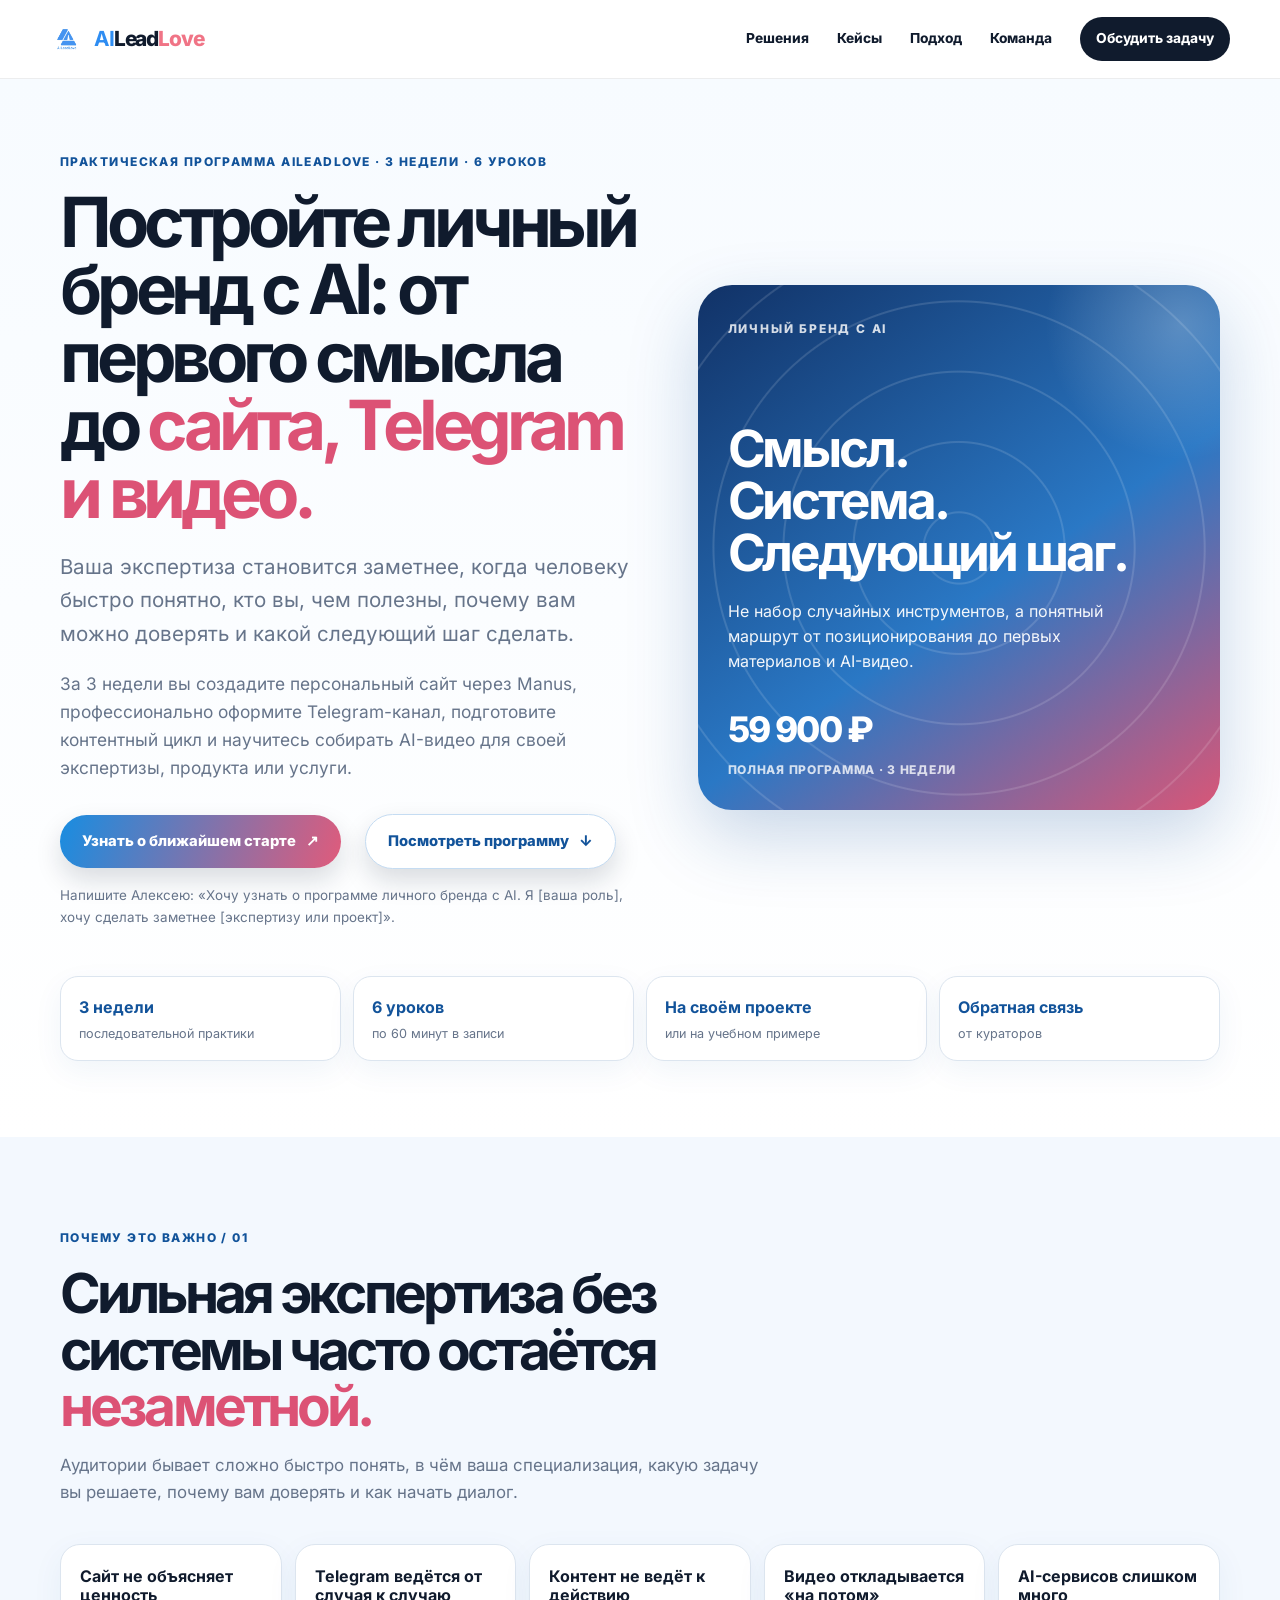
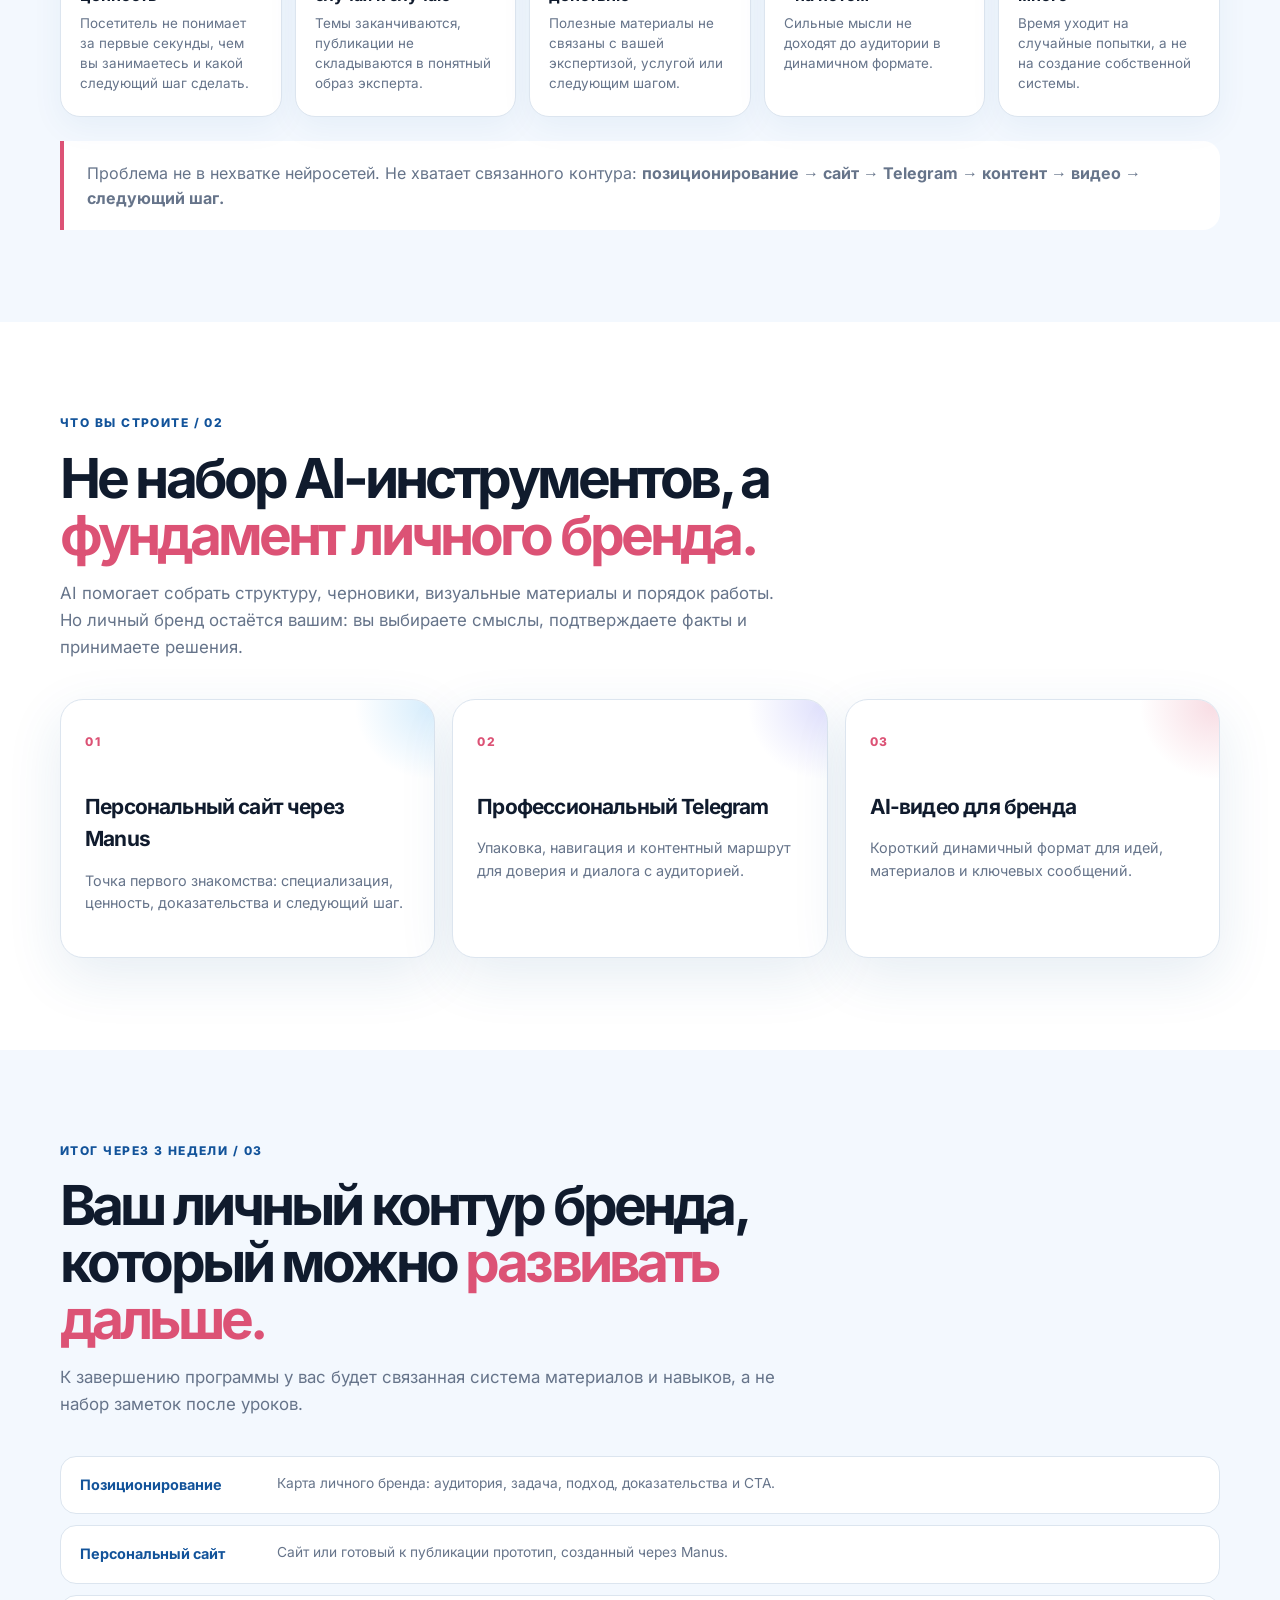
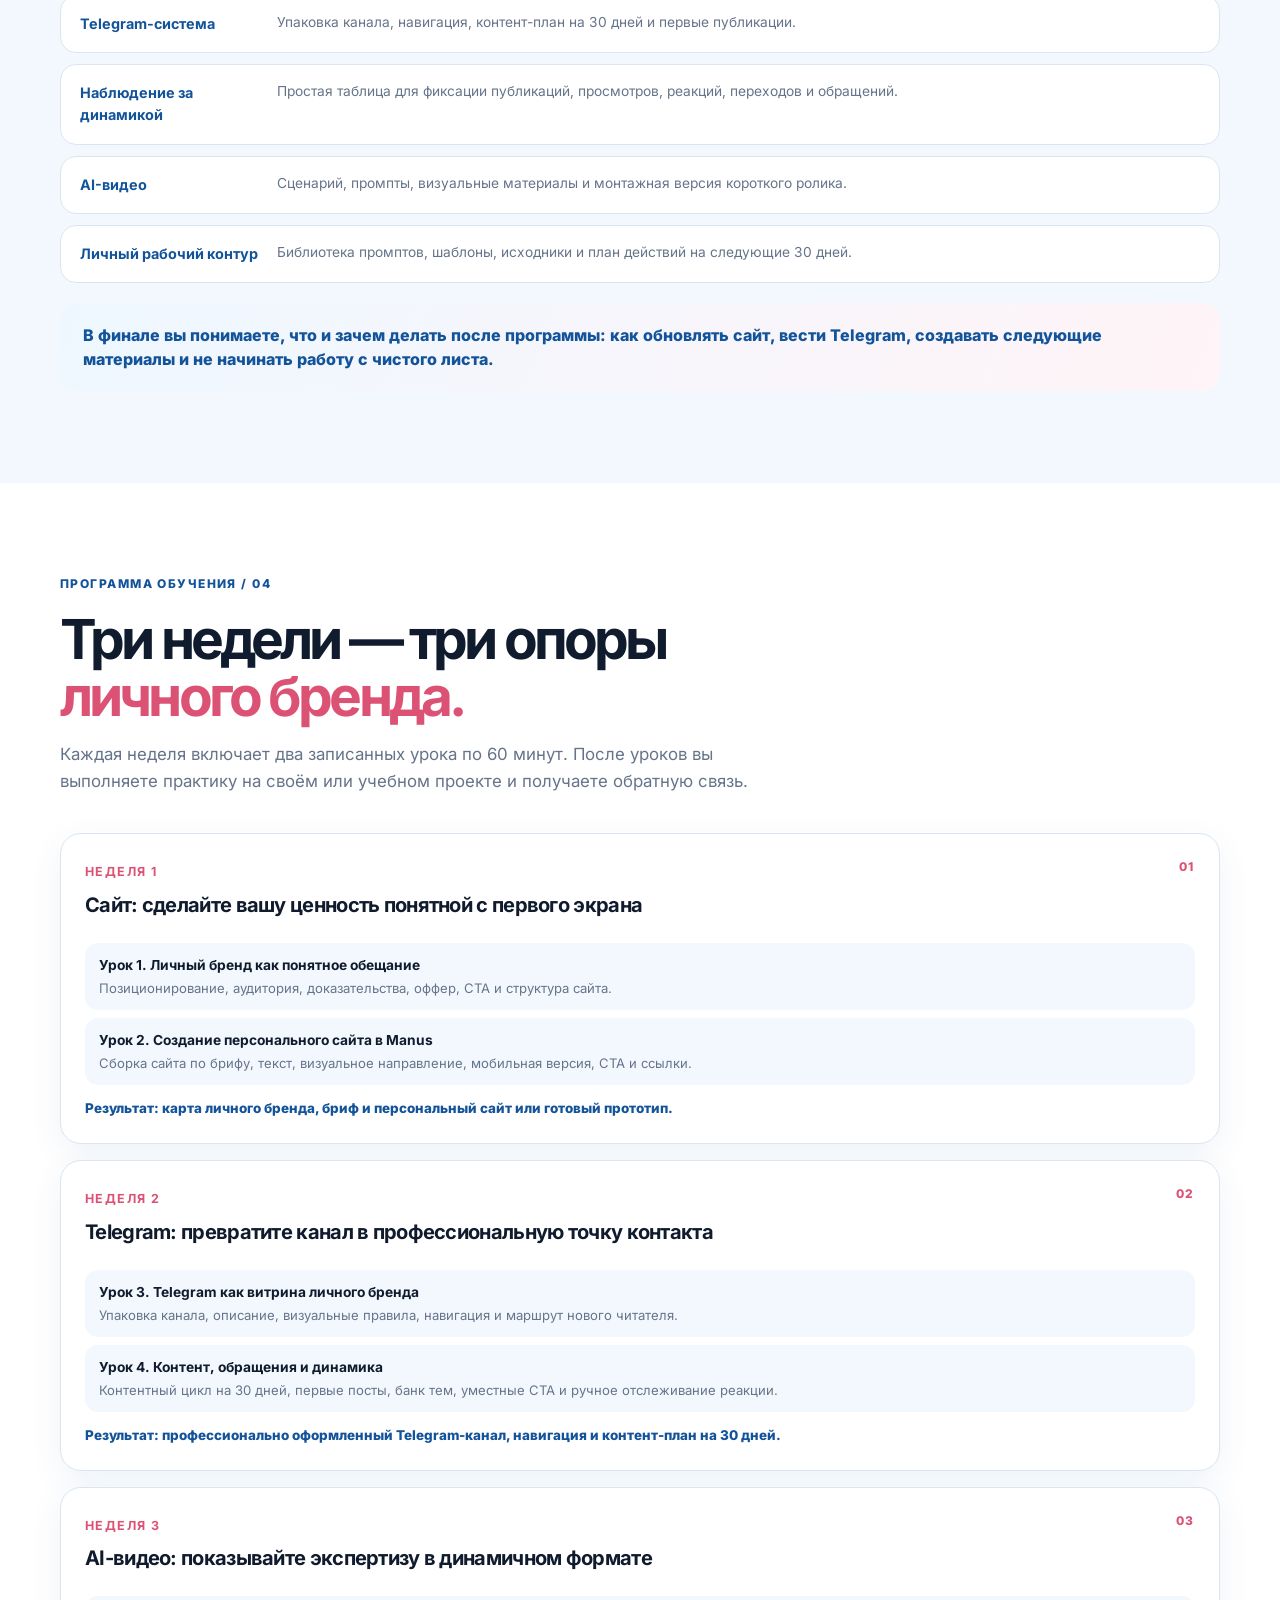
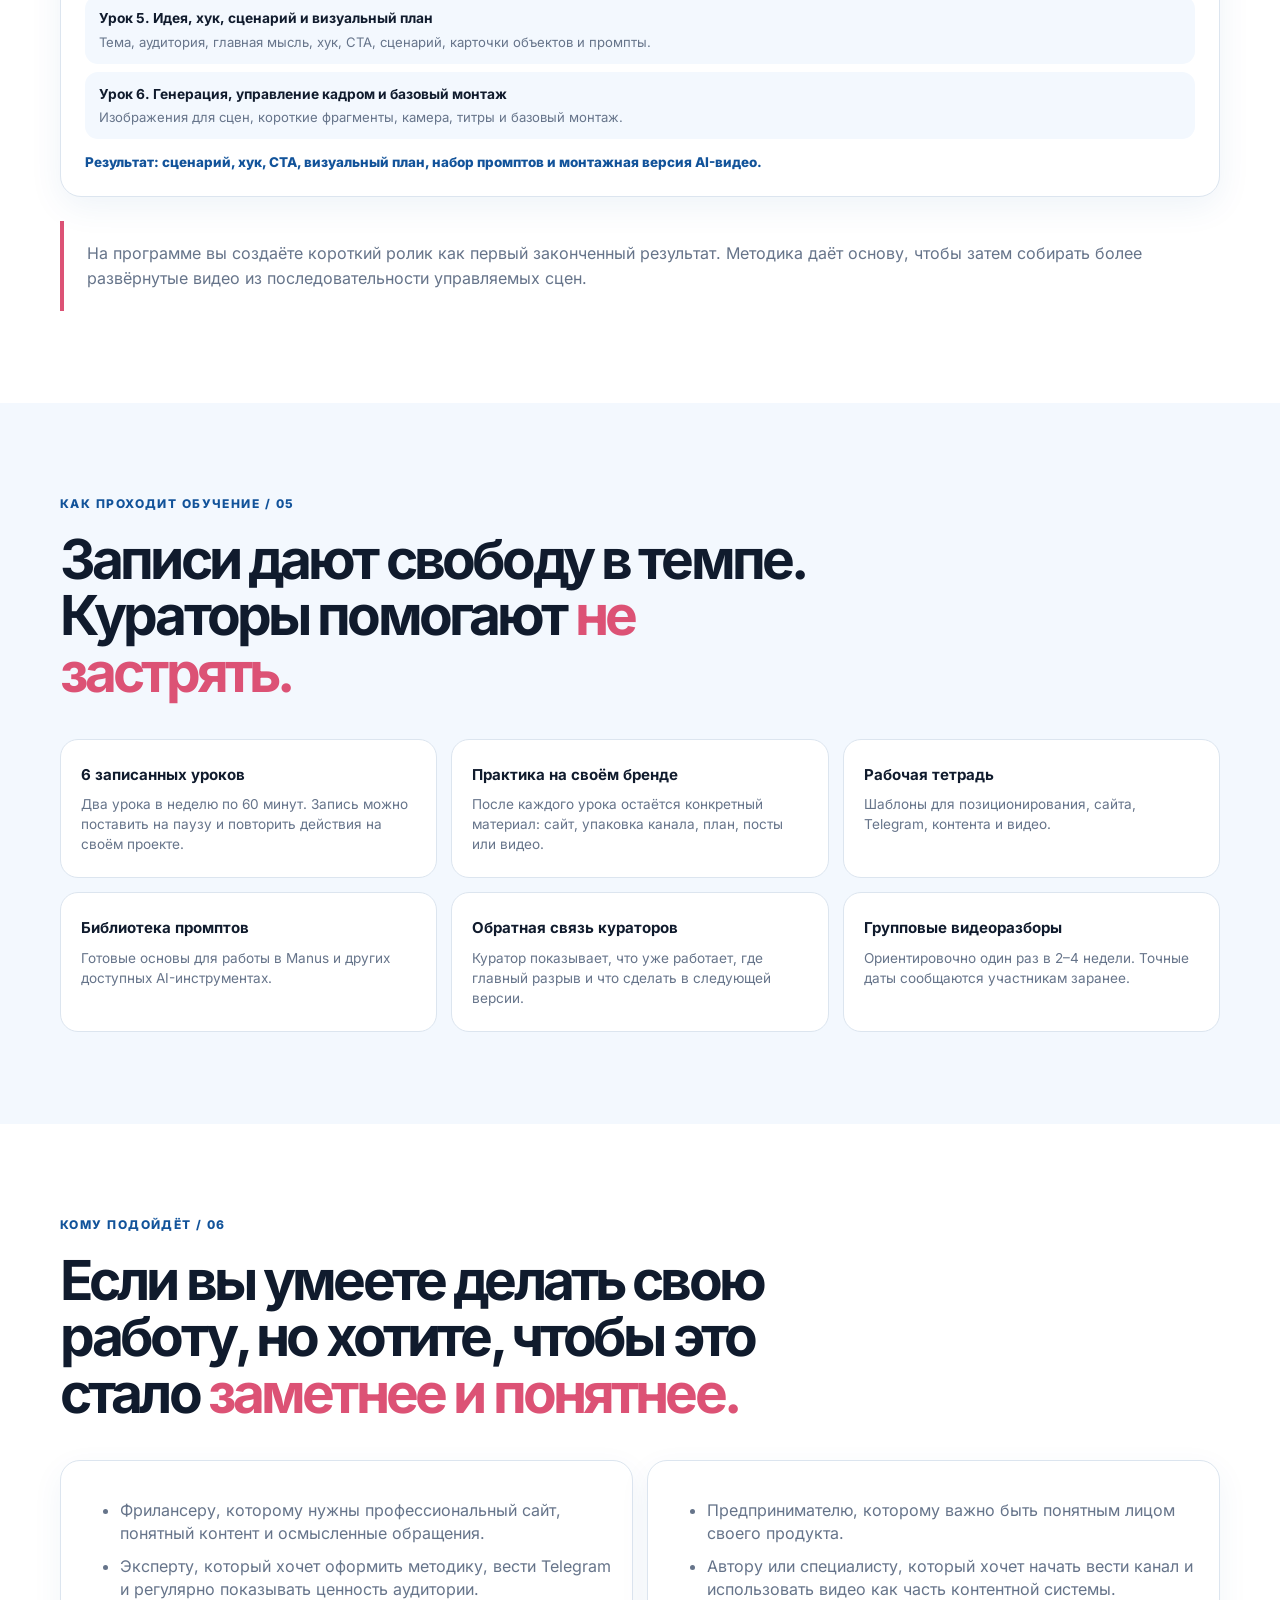
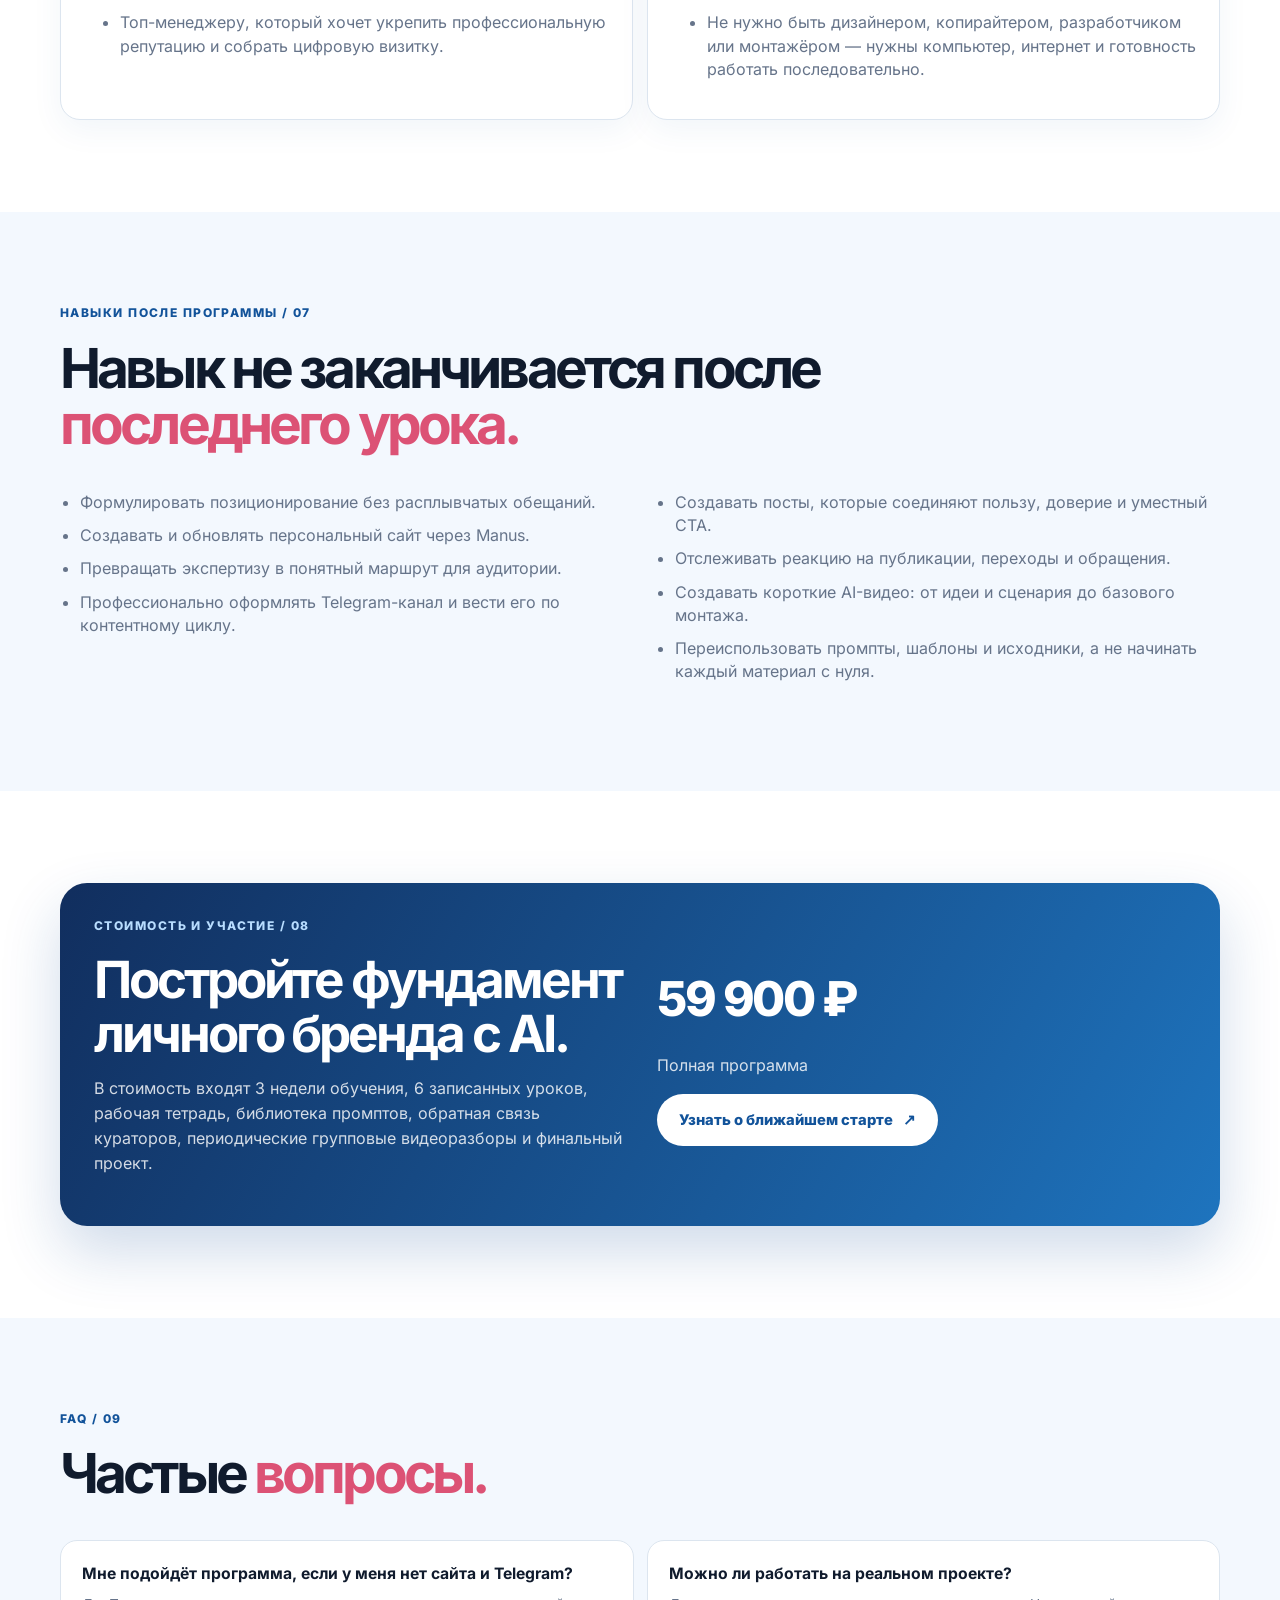
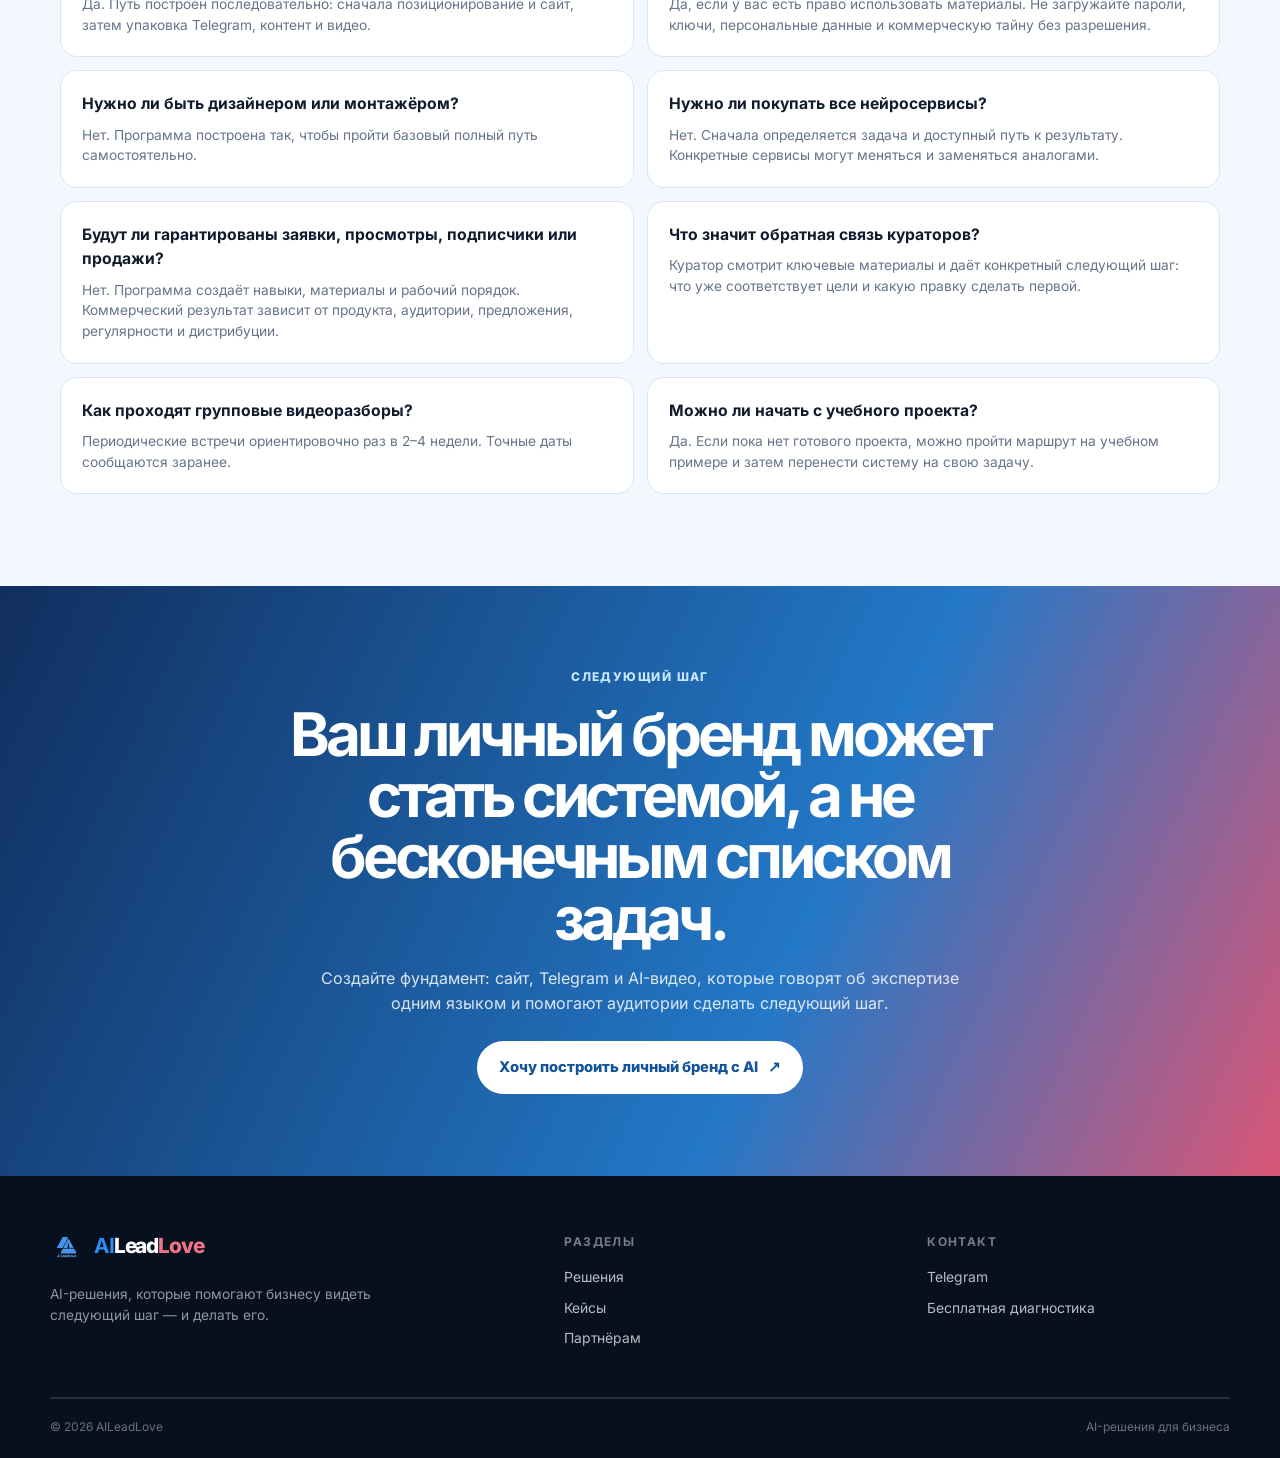
==== commit 4fa94c87: "Вернуть dashboard и унифицировать shell страниц" ====
--- a/ai-training/index.html
+++ b/ai-training/index.html
@@ -13,7 +13,7 @@
 @media(max-width:620px){.wrap{width:min(100% - 30px,1160px)}.navin{min-height:70px}.brand{font-size:1.7rem}.menu{display:block}.links{display:none;position:absolute;left:15px;right:15px;top:70px;padding:14px;background:#fff;border:1px solid var(--line);border-radius:17px;box-shadow:var(--shadow);flex-direction:column;align-items:stretch;gap:0}.links.open{display:flex}.links li a{display:block;padding:13px 12px}.links .navcta{text-align:center}.hero{padding:45px 0 52px}.hero h1{font-size:clamp(2.45rem,12vw,3.6rem)}.hero-card{min-height:350px;padding:23px;border-radius:26px}.hero-card h2{font-size:2.1rem;margin-top:70px}.section{padding:67px 0}.section-head h2{font-size:2.35rem}.cards,.route,.format-grid,.faq-grid,.audience{grid-template-columns:1fr}.stats{grid-template-columns:1fr 1fr}.result-item{grid-template-columns:1fr;gap:5px}.week{padding:19px}.skills{columns:1}.price-box{grid-template-columns:1fr;padding:24px}.price-box .price{font-size:2.6rem}.footer-top{display:block}.footer-links{margin-top:20px}.footer-links a{padding:3px 0}.hero-actions{display:grid}.hero-actions .button{width:100%}}
 </style>
 <script type="application/ld+json">{"@context":"https://schema.org","@type":"Course","name":"Построение личного бренда с AI","description":"Практическая программа по созданию сайта, Telegram-системы, контента и AI-видео для личного бренда.","provider":{"@type":"Organization","name":"AILeadLove","url":"https://aileadlove.ru/"},"offers":{"@type":"Offer","price":"59900","priceCurrency":"RUB","url":"https://aileadlove.ru/ai-training/"}}</script>
-<link rel="stylesheet" href="../responsive-fix.css?v=20261109"></head><body><header class="nav"><div class="wrap navin"><a class="brand" href="../" aria-label="AILeadLove home"><span>AI</span><span class="lead">Lead</span><span class="love">Love</span></a><button class="menu" type="button" aria-label="Открыть меню" aria-expanded="false"><i></i><i></i><i></i></button><nav><ul class="links"><li><a href="#program">Программа</a></li><li><a href="#result">Результат</a></li><li><a href="#faq">FAQ</a></li><li><a class="navcta" href="https://t.me/lekslevin" target="_blank" rel="noopener noreferrer">Написать Алексею</a></li></ul></nav></div></header>
+<link rel="stylesheet" href="../responsive-fix.css?v=20261109"><link rel="stylesheet" href="../premium.css?v=20261109"></head><body><header class="site-nav"><div class="shell nav-inner"><a class="wordmark" href="../"><img src="../images/logo.png" alt="" width="34" height="34"><span><b>AI</b>Lead<span class="wordmark-love">Love</span></span></a><button class="menu-toggle" type="button" aria-label="Открыть меню" aria-expanded="false"><i></i><i></i><i></i></button><nav class="site-menu"><a href="../#services">Решения</a><a href="../cases/">Кейсы</a><a href="../#approach">Подход</a><a href="../#team">Команда</a><a class="nav-action" href="../#contact">Обсудить задачу</a></nav></div></header>
 <main>
 <section class="hero"><div class="wrap hero-grid"><div><div class="eyebrow">Практическая программа AILeadLove · 3 недели · 6 уроков</div><h1>Постройте личный бренд с AI: от первого смысла до <span class="accent">сайта, Telegram и видео.</span></h1><p class="hero-lead">Ваша экспертиза становится заметнее, когда человеку быстро понятно, кто вы, чем полезны, почему вам можно доверять и какой следующий шаг сделать.</p><p>За 3 недели вы создадите персональный сайт через Manus, профессионально оформите Telegram-канал, подготовите контентный цикл и научитесь собирать AI-видео для своей экспертизы, продукта или услуги.</p><div class="hero-actions"><a class="button" href="https://t.me/lekslevin" target="_blank" rel="noopener noreferrer">Узнать о ближайшем старте <span>↗</span></a><a class="button secondary" href="#program">Посмотреть программу <span>↓</span></a></div><p class="hero-note">Напишите Алексею: «Хочу узнать о программе личного бренда с AI. Я [ваша роль], хочу сделать заметнее [экспертизу или проект]».</p></div><div class="hero-card" role="img" aria-label="Сайт, Telegram-канал и AI-видео как единая система личного бренда"><span class="card-label">Личный бренд с AI</span><h2>Смысл.<br>Система.<br>Следующий шаг.</h2><p>Не набор случайных инструментов, а понятный маршрут от позиционирования до первых материалов и AI-видео.</p><div class="price">59 900 ₽<small>полная программа · 3 недели</small></div></div></div><div class="wrap stats"><div class="stat"><b>3 недели</b><span>последовательной практики</span></div><div class="stat"><b>6 уроков</b><span>по 60 минут в записи</span></div><div class="stat"><b>На своём проекте</b><span>или на учебном примере</span></div><div class="stat"><b>Обратная связь</b><span>от кураторов</span></div></div></section>
 <section class="section band"><div class="wrap"><div class="section-head"><div class="eyebrow">Почему это важно / 01</div><h2>Сильная экспертиза без системы часто остаётся <span class="accent">незаметной.</span></h2><p>Аудитории бывает сложно быстро понять, в чём ваша специализация, какую задачу вы решаете, почему вам доверять и как начать диалог.</p></div><div class="cards"><div class="card"><b>Сайт не объясняет ценность</b><p>Посетитель не понимает за первые секунды, чем вы занимаетесь и какой следующий шаг сделать.</p></div><div class="card"><b>Telegram ведётся от случая к случаю</b><p>Темы заканчиваются, публикации не складываются в понятный образ эксперта.</p></div><div class="card"><b>Контент не ведёт к действию</b><p>Полезные материалы не связаны с вашей экспертизой, услугой или следующим шагом.</p></div><div class="card"><b>Видео откладывается «на потом»</b><p>Сильные мысли не доходят до аудитории в динамичном формате.</p></div><div class="card"><b>AI-сервисов слишком много</b><p>Время уходит на случайные попытки, а не на создание собственной системы.</p></div></div><div class="route-note">Проблема не в нехватке нейросетей. Не хватает связанного контура: <b>позиционирование → сайт → Telegram → контент → видео → следующий шаг.</b></div></div></section>
@@ -26,4 +26,4 @@
 <section class="section white"><div class="wrap"><div class="price-box"><div><div class="eyebrow" style="color:#b8ddff">Стоимость и участие / 08</div><h2>Постройте фундамент личного бренда с AI.</h2><p>В стоимость входят 3 недели обучения, 6 записанных уроков, рабочая тетрадь, библиотека промптов, обратная связь кураторов, периодические групповые видеоразборы и финальный проект.</p></div><div><div class="price">59 900 ₽</div><p>Полная программа</p><a class="button" href="https://t.me/lekslevin" target="_blank" rel="noopener noreferrer">Узнать о ближайшем старте <span>↗</span></a></div></div></div></section>
 <section class="section band" id="faq"><div class="wrap"><div class="section-head"><div class="eyebrow">FAQ / 09</div><h2>Частые <span class="accent">вопросы.</span></h2></div><div class="faq-grid"><div class="faq"><h3>Мне подойдёт программа, если у меня нет сайта и Telegram?</h3><p>Да. Путь построен последовательно: сначала позиционирование и сайт, затем упаковка Telegram, контент и видео.</p></div><div class="faq"><h3>Можно ли работать на реальном проекте?</h3><p>Да, если у вас есть право использовать материалы. Не загружайте пароли, ключи, персональные данные и коммерческую тайну без разрешения.</p></div><div class="faq"><h3>Нужно ли быть дизайнером или монтажёром?</h3><p>Нет. Программа построена так, чтобы пройти базовый полный путь самостоятельно.</p></div><div class="faq"><h3>Нужно ли покупать все нейросервисы?</h3><p>Нет. Сначала определяется задача и доступный путь к результату. Конкретные сервисы могут меняться и заменяться аналогами.</p></div><div class="faq"><h3>Будут ли гарантированы заявки, просмотры, подписчики или продажи?</h3><p>Нет. Программа создаёт навыки, материалы и рабочий порядок. Коммерческий результат зависит от продукта, аудитории, предложения, регулярности и дистрибуции.</p></div><div class="faq"><h3>Что значит обратная связь кураторов?</h3><p>Куратор смотрит ключевые материалы и даёт конкретный следующий шаг: что уже соответствует цели и какую правку сделать первой.</p></div><div class="faq"><h3>Как проходят групповые видеоразборы?</h3><p>Периодические встречи ориентировочно раз в 2–4 недели. Точные даты сообщаются заранее.</p></div><div class="faq"><h3>Можно ли начать с учебного проекта?</h3><p>Да. Если пока нет готового проекта, можно пройти маршрут на учебном примере и затем перенести систему на свою задачу.</p></div></div></div></section>
 <section class="closing"><div class="wrap"><div class="eyebrow" style="color:#c9e7ff">Следующий шаг</div><h2>Ваш личный бренд может стать системой, а не бесконечным списком задач.</h2><p>Создайте фундамент: сайт, Telegram и AI-видео, которые говорят об экспертизе одним языком и помогают аудитории сделать следующий шаг.</p><a class="button" href="https://t.me/lekslevin" target="_blank" rel="noopener noreferrer">Хочу построить личный бренд с AI <span>↗</span></a></div></section>
-</main><footer class="footer"><div class="wrap"><div class="footer-top"><div><a class="brand" href="../"><span>AI</span><span class="lead">Lead</span><span class="love">Love</span></a><p>Практические AI-решения и обучение для предпринимателей, специалистов и команд.</p></div><div class="footer-links"><a href="../">Главная</a><a href="#program">Программа</a><a href="#result">Результат</a><a href="https://t.me/lekslevin" target="_blank" rel="noopener noreferrer">Telegram</a></div></div><div class="footer-bottom">© 2026 AILeadLove. Все права защищены.<div class="meta-note">Instagram* и Facebook* принадлежат компании Meta, признанной экстремистской организацией и запрещённой на территории Российской Федерации.</div></div></div></footer><script>const b=document.querySelector('.menu'),l=document.querySelector('.links');if(b&&l){b.addEventListener('click',()=>{const o=l.classList.toggle('open');b.setAttribute('aria-expanded',String(o))});l.addEventListener('click',e=>{if(e.target.tagName==='A'){l.classList.remove('open');b.setAttribute('aria-expanded','false')}})}</script></body></html>+</main><footer class="site-footer"><div class="shell footer-grid"><div><a class="wordmark footer-wordmark" href="../"><img src="../images/logo.png" alt="" width="30" height="30"><span><b>AI</b>Lead<span class="wordmark-love">Love</span></span></a><p>AI-решения, которые помогают бизнесу видеть следующий шаг — и делать его.</p></div><div><h4>Разделы</h4><a href="../#services">Решения</a><a href="../cases/">Кейсы</a><a href="../partners/">Партнёрам</a></div><div><h4>Контакт</h4><a href="https://t.me/lekslevin" target="_blank" rel="noopener noreferrer">Telegram</a><a href="../#contact">Бесплатная диагностика</a></div></div><div class="shell footer-bottom"><span>© 2026 AILeadLove</span><span>AI-решения для бизнеса</span></div></footer><script>const b=document.querySelector('.menu'),l=document.querySelector('.links');if(b&&l){b.addEventListener('click',()=>{const o=l.classList.toggle('open');b.setAttribute('aria-expanded',String(o))});l.addEventListener('click',e=>{if(e.target.tagName==='A'){l.classList.remove('open');b.setAttribute('aria-expanded','false')}})}</script><script>const t=document.querySelector(".menu-toggle"),m=document.querySelector(".site-menu");if(t&&m)t.addEventListener("click",()=>{const o=m.classList.toggle("is-open");t.setAttribute("aria-expanded",String(o))});</script></body></html>
--- a/premium.css
+++ b/premium.css
@@ -0,0 +1,17 @@
+:root{--ink:#101b2d;--muted:#66748a;--navy:#071a35;--blue:#2e8df2;--coral:#f07486;--line:#dce5ef;--paper:#fff;--tint:#f4f7fb;--radius:24px}*{box-sizing:border-box}html{scroll-behavior:smooth}body{margin:0;background:var(--paper);color:var(--ink);font-family:Inter,-apple-system,BlinkMacSystemFont,"Segoe UI",sans-serif;line-height:1.55;overflow-x:hidden}.shell{width:min(1180px,calc(100% - 64px));margin:0 auto}.site-nav{position:sticky;top:0;z-index:50;background:rgba(255,255,255,.88);border-bottom:1px solid rgba(16,27,45,.08);backdrop-filter:blur(18px)}.nav-inner{height:78px;display:flex;align-items:center;justify-content:space-between;gap:28px}.wordmark{display:inline-flex;align-items:center;gap:10px;color:var(--ink);font-size:1.3rem;font-weight:900;letter-spacing:-.055em;text-decoration:none;white-space:nowrap}.wordmark img{width:34px;height:34px;border-radius:9px;object-fit:contain}.wordmark b{color:var(--blue)}.wordmark-love{color:var(--coral)}.site-menu{display:flex;align-items:center;gap:28px}.site-menu>a{color:var(--ink);font-size:.86rem;font-weight:750;text-decoration:none}.site-menu>a:hover,.text-action:hover,.inline-link:hover{color:var(--blue)}.nav-action,.button{display:inline-flex;align-items:center;justify-content:center;gap:10px;border-radius:999px;text-decoration:none;font-weight:800;transition:.2s ease}.nav-action{padding:11px 16px;background:var(--ink)!important;color:#fff!important}.menu-toggle{display:none;border:0;background:none;padding:8px}.menu-toggle i{display:block;width:25px;height:2px;margin:5px 0;border-radius:3px;background:var(--ink)}.premium-hero{position:relative;isolation:isolate;overflow:hidden;background:linear-gradient(138deg,#fbfcfe,#edf4fc);padding:100px 0 70px}.hero-orbit{position:absolute;border:1px solid rgba(46,141,242,.18);border-radius:50%;z-index:-1}.orbit-a{width:750px;height:750px;right:-290px;top:-330px}.orbit-b{width:500px;height:500px;left:-320px;bottom:-390px;border-color:rgba(240,116,134,.2)}.hero-layout{display:grid;grid-template-columns:minmax(0,1.05fr) minmax(360px,.95fr);gap:78px;align-items:center}.overline,.case-kicker{display:block;color:var(--blue);font-size:.68rem;font-weight:900;letter-spacing:.16em;text-transform:uppercase}.overline:before{content:"";display:inline-block;width:7px;height:7px;border-radius:50%;margin:0 9px 1px 0;background:var(--coral);box-shadow:0 0 0 5px rgba(240,116,134,.12)}.hero-copy h1,.page-hero h1{margin:20px 0 22px;max-width:720px;font-size:clamp(3rem,5.5vw,5.2rem);line-height:1.01;letter-spacing:-.075em;font-weight:850}.hero-copy h1 em,.page-hero h1 em,.section-dark h2 em,.section-cta h2 em{font-style:normal;color:var(--coral)}.hero-deck{max-width:620px;margin:0;color:var(--muted);font-size:1.18rem;line-height:1.7}.hero-actions{display:flex;align-items:center;gap:24px;margin-top:32px}.button{padding:15px 22px;font-size:.92rem;box-shadow:0 12px 26px rgba(16,27,45,.15)}.button:hover{transform:translateY(-2px);box-shadow:0 17px 32px rgba(16,27,45,.2)}.button-dark{background:var(--ink);color:#fff}.button-light{background:#fff;color:var(--ink)}.text-action,.inline-link{color:var(--ink);font-size:.9rem;font-weight:800;text-decoration:none}.hero-proof{display:flex;flex-wrap:wrap;gap:18px;margin-top:42px;padding-top:18px;border-top:1px solid rgba(16,27,45,.12);color:#526177;font-size:.74rem;font-weight:700}.hero-proof span{display:flex;align-items:center;gap:7px}.hero-proof span:before{content:"";width:5px;height:5px;background:var(--coral);border-radius:50%}.hero-art{position:relative;min-height:435px;border-radius:32px;overflow:hidden;background:linear-gradient(145deg,#0b2349,#0c3d7c 62%,#2b8eec 150%);box-shadow:0 28px 70px rgba(9,39,81,.22)}.hero-art:before{content:"";position:absolute;inset:-40%;background:repeating-radial-gradient(ellipse at center,transparent 0 52px,rgba(143,208,255,.16) 54px 55px,transparent 57px 100px);transform:rotate(-20deg)}.art-label{position:absolute;top:26px;left:28px;color:rgba(255,255,255,.65);font-size:.65rem;letter-spacing:.16em;font-weight:900}.art-core{position:absolute;top:50%;left:50%;width:190px;height:190px;display:grid;place-items:center;transform:translate(-50%,-50%);border:1px solid rgba(255,255,255,.4);border-radius:50%;background:rgba(4,22,52,.72);box-shadow:0 0 0 18px rgba(255,255,255,.06),0 0 0 38px rgba(255,255,255,.035);text-align:center;color:#fff;font-size:1.15rem;font-weight:850;line-height:1.2;text-transform:uppercase}.art-line{position:absolute;height:1px;background:linear-gradient(90deg,transparent,rgba(255,255,255,.65),transparent);transform-origin:left center}.line-one{width:420px;left:6%;top:31%;transform:rotate(21deg)}.line-two{width:390px;left:42%;top:74%;transform:rotate(-28deg);background:linear-gradient(90deg,transparent,rgba(240,116,134,.8),transparent)}.art-dot{position:absolute;width:11px;height:11px;border:1px solid rgba(255,255,255,.7);border-radius:50%;background:#fff;box-shadow:0 0 0 8px rgba(255,255,255,.08),0 0 22px rgba(140,217,255,.8)}.dot-one{left:23%;top:25%}.dot-two{right:18%;top:34%;background:#ffb0bb}.dot-three{right:29%;bottom:19%;background:#a8ddff}.trust-strip{background:#fff;border-bottom:1px solid var(--line)}.trust-inner{display:flex;align-items:center;gap:26px;min-height:74px;color:#768398;font-size:.7rem;font-weight:800;letter-spacing:.08em;text-transform:uppercase}.trust-lead{margin-right:auto;color:var(--ink);font-size:.74rem;letter-spacing:.03em;text-transform:none;max-width:430px}.section-light,.section-white,.section-dark,.section-cta,.cases-section{padding:108px 0}.section-light{background:var(--tint)}.section-white{background:#fff}.split-v2{display:grid;grid-template-columns:minmax(0,.9fr) minmax(420px,1.1fr);gap:90px;align-items:center}.section-lead h2,.section-heading h2,.guide-copy h2{font-size:clamp(2.2rem,4vw,3.8rem);line-height:1.06;letter-spacing:-.065em;margin:20px 0}.section-lead p,.section-heading p,.guide-copy p{max-width:620px;color:var(--muted);font-size:1.03rem}.inline-link{display:inline-block;margin-top:18px}.principles{border-top:1px solid var(--line)}.principles>div{display:grid;grid-template-columns:46px 1fr;column-gap:18px;padding:22px 0;border-bottom:1px solid var(--line)}.principles span{color:var(--coral);font-size:.75rem;font-weight:900;letter-spacing:.1em}.principles h3{margin:0 0 3px;font-size:1.05rem}.principles p{margin:0;color:var(--muted);font-size:.9rem}.section-heading{max-width:780px;margin-bottom:46px}.section-heading:not(.left){margin-left:auto;margin-right:auto;text-align:center}.section-heading:not(.left) .overline{justify-content:center}.section-heading h2{margin-top:16px}.solutions-grid{display:grid;grid-template-columns:repeat(3,1fr);gap:16px}.solution-card{display:flex;min-height:250px;flex-direction:column;padding:26px;border:1px solid var(--line);border-radius:20px;background:#fff;color:var(--ink);text-decoration:none;transition:.2s ease}.solution-card:hover{transform:translateY(-4px);border-color:rgba(46,141,242,.5);box-shadow:0 16px 40px rgba(16,27,45,.09)}.solution-index{color:var(--coral);font-size:.7rem;font-weight:900;letter-spacing:.14em}.solution-card h3{margin:32px 0 10px;font-size:1.2rem;line-height:1.15;letter-spacing:-.035em}.solution-card p{margin:0;color:var(--muted);font-size:.9rem;line-height:1.6}.solution-link{display:block;margin-top:auto;padding-top:24px;color:var(--blue);font-size:.82rem;font-weight:850}.solution-link b{margin-left:5px}.section-dark{background:var(--navy);color:#fff}.dark-grid{display:grid;grid-template-columns:1fr 1fr;gap:100px;align-items:start}.section-dark h2{font-size:clamp(2.4rem,4.2vw,4.2rem);line-height:1.04;letter-spacing:-.07em;margin:20px 0}.overline-light{color:#9bd6ff}.outcome-list{border-top:1px solid rgba(255,255,255,.2)}.outcome-list div{display:grid;grid-template-columns:42px 1fr;gap:14px;padding:20px 0;border-bottom:1px solid rgba(255,255,255,.17)}.outcome-list b{color:#ffadb9;font-size:.75rem}.outcome-list span{font-size:1.05rem}.guide-feature{display:grid;grid-template-columns:minmax(260px,370px) 1fr;gap:80px;align-items:center}.guide-cover{position:relative;min-height:475px;overflow:hidden;border-radius:4px;background:#071a35;box-shadow:14px 20px 50px rgba(16,27,45,.24)}.guide-cover img{position:absolute;width:100%;height:100%;object-fit:cover;inset:0}.guide-cover:after{content:"";position:absolute;inset:0;background:linear-gradient(180deg,rgba(7,26,53,.05),rgba(7,26,53,.72))}.guide-cover-type{position:absolute;z-index:1;left:28px;right:28px;bottom:26px;color:#fff}.guide-cover-type span,.guide-cover-type small{display:block;font-size:.62rem;font-weight:900;letter-spacing:.12em;text-transform:uppercase}.guide-cover-type strong{display:block;margin:14px 0 12px;font-size:2.05rem;line-height:1.03;letter-spacing:-.06em}.guide-cover-type em{color:#ffafb9;font-style:normal}.guide-cover-type small{color:rgba(255,255,255,.75);line-height:1.4}.guide-copy ul{list-style:none;padding:0;margin:24px 0}.guide-copy li{padding:9px 0;border-bottom:1px solid var(--line);color:#506078;font-size:.92rem}.guide-copy li:before{content:"↗";display:inline-block;margin-right:9px;color:var(--coral);font-weight:900}.team-row{display:grid;grid-template-columns:repeat(3,1fr);gap:38px}.team-row img{width:92px;height:92px;object-fit:cover;border-radius:50%;filter:saturate(.85);margin-bottom:17px}.team-row h3{margin:0 0 7px;font-size:1.08rem}.team-row p{margin:0;color:var(--muted);font-size:.9rem}.section-cta{background:linear-gradient(130deg,#1767c6,#277fda 54%,#5b54cc);color:#fff}.cta-layout{display:grid;grid-template-columns:1.1fr .9fr;gap:100px;align-items:end}.section-cta h2{font-size:clamp(2.5rem,4.7vw,4.5rem);line-height:1.03;letter-spacing:-.07em;margin:19px 0 0}.cta-layout p{font-size:1.08rem;line-height:1.65;opacity:.9}.cta-layout small{display:block;margin-top:15px;color:rgba(255,255,255,.7)}.site-footer{padding:54px 0 22px;background:#07101e;color:#fff}.footer-grid{display:grid;grid-template-columns:1.5fr 1fr 1fr;gap:60px;padding-bottom:38px;border-bottom:1px solid rgba(255,255,255,.12)}.footer-wordmark{color:#fff}.site-footer p{max-width:330px;color:rgba(255,255,255,.56);font-size:.86rem}.site-footer h4{margin:3px 0 16px;font-size:.75rem;letter-spacing:.12em;text-transform:uppercase;color:rgba(255,255,255,.46)}.site-footer a:not(.wordmark){display:block;margin:9px 0;color:rgba(255,255,255,.72);font-size:.87rem;text-decoration:none}.footer-bottom{display:flex;justify-content:space-between;gap:20px;padding-top:19px;color:rgba(255,255,255,.4);font-size:.75rem}.page-hero{padding:100px 0 74px;background:linear-gradient(135deg,#f7f9fc,#e9f1fb)}.page-hero-grid{display:grid;grid-template-columns:1fr 340px;gap:80px;align-items:end}.page-hero h1{margin-bottom:24px}.page-hero p{max-width:640px;color:var(--muted);font-size:1.1rem}.page-hero-note{padding:26px;border-left:1px solid var(--coral);background:rgba(255,255,255,.58)}.page-hero-note span{display:block;color:var(--coral);font-size:.68rem;font-weight:900;letter-spacing:.14em;text-transform:uppercase}.page-hero-note strong{display:block;margin:18px 0;font-size:1.55rem;line-height:1.08;letter-spacing:-.05em}.page-hero-note small{display:block;color:var(--muted);line-height:1.5}.filter-strip{border-bottom:1px solid var(--line);background:#fff}.filter-inner{display:flex;gap:25px;align-items:center;min-height:66px;overflow-x:auto;white-space:nowrap}.filter-inner span,.filter-inner a{font-size:.78rem;font-weight:800;color:#68758a;text-decoration:none}.filter-inner span{color:var(--ink)}.cases-section{background:#fff}.section-tint{background:var(--tint)}.section-dark-wrap{background:var(--navy);color:#fff}.section-heading.left{margin-bottom:42px}.section-heading.light h2,.section-heading.light p{color:#fff}.case-grid-v2{display:grid;grid-template-columns:repeat(2,1fr);gap:18px}.case-card-v2{padding:27px;border:1px solid var(--line);border-radius:20px;background:#fff}.case-card-top{padding-bottom:21px;border-bottom:1px solid var(--line)}.case-kicker{color:var(--coral);font-size:.64rem;letter-spacing:.13em}.case-card-v2 h3{margin:10px 0 0;font-size:1.25rem;line-height:1.15;letter-spacing:-.04em}.case-card-v2 dl{margin:0}.case-card-v2 dl>div{display:grid;grid-template-columns:92px 1fr;gap:12px;padding:14px 0;border-bottom:1px solid #edf0f4}.case-card-v2 dl>div:last-child{border:0}.case-card-v2 dt{font-size:.63rem;color:#8490a0;font-weight:900;letter-spacing:.12em;text-transform:uppercase}.case-card-v2 dd{margin:0;color:#506078;font-size:.88rem;line-height:1.5}.case-card-v2 .case-result dd{color:var(--ink);font-weight:700}.video-case-intro{display:grid;grid-template-columns:repeat(4,1fr);gap:16px;margin-bottom:38px}.video-case-intro>div{padding:20px;border:1px solid rgba(255,255,255,.15);border-radius:16px;background:rgba(255,255,255,.06)}.video-case-intro h3{margin:14px 0 0;font-size:1.05rem;line-height:1.25}.video-case-intro p{margin:14px 0 0;color:rgba(255,255,255,.7);font-size:.86rem}.media-grid{display:grid;grid-template-columns:repeat(3,1fr);gap:16px}.media-card{overflow:hidden;border:1px solid rgba(255,255,255,.14);border-radius:18px;background:rgba(255,255,255,.06)}.media-frame{aspect-ratio:16/10;background:#071426}.media-frame video{width:100%;height:100%;object-fit:cover}.media-copy{padding:18px}.media-copy h3{margin:9px 0 5px;font-size:1rem;line-height:1.2}.media-copy p{margin:0;color:rgba(255,255,255,.62);font-size:.8rem}.light-action{display:inline-block;margin-top:32px;color:#fff}.section-dark-wrap .case-kicker{color:#ffadb9}
+@media(max-width:900px){.shell{width:min(100% - 40px,1180px)}.site-menu{position:fixed;display:none;inset:78px 0 auto;padding:18px 20px 24px;background:#fff;border-bottom:1px solid var(--line);box-shadow:0 18px 40px rgba(16,27,45,.14);flex-direction:column;align-items:stretch;gap:7px}.site-menu.is-open{display:flex}.site-menu a{padding:9px}.menu-toggle{display:block}.hero-layout,.split-v2,.guide-feature,.dark-grid,.cta-layout{grid-template-columns:1fr;gap:48px}.hero-art{min-height:360px}.trust-inner{flex-wrap:wrap;padding:17px 0;gap:12px 20px}.trust-lead{flex-basis:100%;margin:0 0 4px}.solutions-grid{grid-template-columns:repeat(2,1fr)}.guide-feature{gap:38px}.guide-cover{width:min(100%,340px)}.team-row{gap:25px}.footer-grid{gap:35px}.page-hero-grid{grid-template-columns:1fr;gap:35px}.case-grid-v2{grid-template-columns:1fr}.video-case-intro{grid-template-columns:repeat(2,1fr)}.media-grid{grid-template-columns:repeat(2,1fr)}}
+@media(max-width:600px){.shell{width:calc(100% - 32px);max-width:100%}.section-dark .shell{width:calc(100% - 32px);max-width:100%;overflow:hidden}.nav-inner{height:68px}.site-menu{inset:68px 0 auto}.premium-hero,.page-hero{padding:64px 0 54px}.hero-copy h1,.page-hero h1{font-size:clamp(2.65rem,12vw,4rem)}.hero-deck{font-size:1rem}.hero-actions{align-items:stretch;flex-direction:column;gap:17px}.hero-actions .button{width:100%}.text-action{text-align:center}.hero-proof{gap:9px;flex-direction:column}.hero-art{min-height:285px;border-radius:24px}.art-core{width:140px;height:140px;font-size:.9rem}.section-light,.section-white,.section-dark,.section-cta,.cases-section{padding:70px 0}.section-lead h2,.section-heading h2,.guide-copy h2{font-size:2.35rem}.solutions-grid,.team-row,.video-case-intro,.media-grid{grid-template-columns:1fr}.solution-card{min-height:0}.section-dark h2,.section-cta h2{font-size:2.75rem}.guide-cover{min-height:430px;width:100%}.footer-grid{grid-template-columns:1fr;gap:26px}.footer-bottom{display:block}.footer-bottom span{display:block;margin-top:5px}.filter-inner{gap:18px}.case-card-v2{padding:21px}.case-card-v2 dl>div{grid-template-columns:78px 1fr}.page-hero-note{padding:21px}.video-case-intro>div{padding:17px}}
+@media(prefers-reduced-motion:reduce){*{scroll-behavior:auto!important;transition:none!important}}
+.media-still{aspect-ratio:16/10;display:flex;flex-direction:column;justify-content:space-between;padding:20px;background:radial-gradient(circle at 75% 25%,rgba(240,116,134,.75),transparent 28%),linear-gradient(140deg,#0a244a,#236fbc 62%,#0f1838);color:#fff}.media-card:nth-child(3n+2) .media-still{background:radial-gradient(circle at 20% 20%,rgba(161,142,255,.75),transparent 28%),linear-gradient(140deg,#16194d,#624ca5 62%,#1d153d)}.media-card:nth-child(3n) .media-still{background:radial-gradient(circle at 76% 25%,rgba(255,190,112,.65),transparent 24%),linear-gradient(140deg,#3b1c3e,#a04b73 62%,#23132f)}.media-still span{max-width:190px;font-size:1.15rem;line-height:1.05;font-weight:850;letter-spacing:-.04em}.media-still i{font-size:.63rem;font-style:normal;font-weight:900;letter-spacing:.16em;opacity:.7}
+.pain-section-v2{padding:108px 0;background:#fff}.pain-grid-v2{display:grid;grid-template-columns:repeat(3,1fr);gap:1px;background:var(--line);border:1px solid var(--line);border-radius:22px;overflow:hidden}.pain-grid-v2>div{min-height:205px;padding:26px;background:#fff}.pain-grid-v2 span{color:var(--coral);font-size:.68rem;font-weight:900;letter-spacing:.14em}.pain-grid-v2 h3{margin:24px 0 8px;font-size:1.05rem;line-height:1.15;letter-spacing:-.025em}.pain-grid-v2 p{margin:0;color:var(--muted);font-size:.87rem;line-height:1.55}.diagnostic-section-v2{padding:108px 0;background:var(--navy);color:#fff}.diagnostic-layout-v2{display:grid;grid-template-columns:1fr 1fr;gap:90px;align-items:center}.diagnostic-layout-v2 h2{max-width:620px;margin:20px 0;font-size:clamp(2.35rem,4.3vw,4rem);line-height:1.04;letter-spacing:-.07em}.diagnostic-layout-v2 p{max-width:590px;color:rgba(255,255,255,.72);font-size:1rem;line-height:1.7}.diagnostic-steps-v2{border-top:1px solid rgba(255,255,255,.2)}.diagnostic-steps-v2>div{display:grid;grid-template-columns:45px 1fr;gap:15px;padding:20px 0;border-bottom:1px solid rgba(255,255,255,.16)}.diagnostic-steps-v2 b{color:#ffadb9;font-size:.72rem}.diagnostic-steps-v2 span{font-size:1.02rem}.video-case-feature{margin:0 0 38px;padding:26px;border:1px solid rgba(255,255,255,.16);border-radius:20px;background:linear-gradient(135deg,rgba(255,255,255,.09),rgba(255,255,255,.035))}.case-feature-head{padding-bottom:20px;border-bottom:1px solid rgba(255,255,255,.15)}.case-feature-head h3{margin:10px 0 0;font-size:1.45rem;line-height:1.15;letter-spacing:-.04em}.case-feature-grid{display:grid;grid-template-columns:repeat(4,1fr);gap:20px;padding-top:21px}.case-feature-grid b{display:block;color:#ffadb9;font-size:.64rem;letter-spacing:.13em;text-transform:uppercase}.case-feature-grid p{margin:9px 0 0;color:rgba(255,255,255,.72);font-size:.84rem;line-height:1.5}.case-feature-grid strong{color:#fff}
+@media(max-width:900px){.pain-grid-v2{grid-template-columns:repeat(2,1fr)}.diagnostic-layout-v2{grid-template-columns:1fr;gap:48px}.case-feature-grid{grid-template-columns:repeat(2,1fr)}}@media(max-width:600px){.pain-section-v2,.diagnostic-section-v2{padding:70px 0}.pain-grid-v2{grid-template-columns:1fr}.pain-grid-v2>div{min-height:0;padding:22px}.diagnostic-layout-v2 h2{font-size:2.6rem}.case-feature-grid{grid-template-columns:1fr}.video-case-feature{padding:20px}}
+.partner-hero-v2{padding-top:88px}.partner-hero-grid{display:grid;grid-template-columns:minmax(0,1fr) minmax(350px,.85fr);gap:78px;align-items:center}.partner-funnel-card{padding:27px;border:1px solid rgba(46,141,242,.16);border-radius:24px;background:#fff;box-shadow:0 22px 60px rgba(16,27,45,.1)}.funnel-flow{margin:20px 0;border-top:1px solid var(--line)}.funnel-flow>div{padding:17px 0;border-bottom:1px solid var(--line)}.funnel-flow b{display:block;color:var(--coral);font-size:.65rem;letter-spacing:.13em}.funnel-flow strong{display:block;margin:5px 0;font-size:1.1rem}.funnel-flow small{display:block;color:var(--muted);font-size:.78rem;line-height:1.45}.funnel-flow i{display:block;margin:-6px 0;color:var(--blue);font-style:normal;font-weight:900}.funnel-focus{padding:16px 17px!important;border-radius:14px;background:#eef6ff;border:1px solid #d8eaff}.commission-mini{display:grid;grid-template-columns:auto 1fr;gap:4px 12px;align-items:baseline;padding-top:18px}.commission-mini strong{color:var(--blue);font-size:1.55rem;letter-spacing:-.06em}.commission-mini span{color:var(--muted);font-size:.78rem}.partner-steps-grid,.partner-offer-grid,.terms-grid-v2{display:grid;grid-template-columns:repeat(4,1fr);gap:16px}.partner-steps-grid>div,.partner-offer-grid>div,.terms-grid-v2>div{padding:25px;border:1px solid var(--line);border-radius:18px;background:#fff}.partner-steps-grid span,.partner-offer-grid b{color:var(--coral);font-size:.68rem;font-weight:900;letter-spacing:.13em}.partner-steps-grid h3,.partner-offer-grid h3,.terms-grid-v2 h3{margin:24px 0 8px;font-size:1.05rem;line-height:1.15}.partner-steps-grid p,.partner-offer-grid p,.terms-grid-v2 p{margin:0;color:var(--muted);font-size:.86rem;line-height:1.55}.partner-offer-grid>div{background:rgba(255,255,255,.72)}.partner-offer-grid small{display:block;margin-top:18px;color:var(--blue);font-size:.72rem;font-weight:800;line-height:1.35}.terms-grid-v2{grid-template-columns:repeat(3,1fr)}.terms-grid-v2>div{background:var(--tint)}.terms-grid-v2 strong{display:block;color:var(--blue);font-size:2.8rem;line-height:1;letter-spacing:-.08em}@media(max-width:900px){.partner-hero-grid{grid-template-columns:1fr;gap:45px}.partner-steps-grid,.partner-offer-grid{grid-template-columns:repeat(2,1fr)}.terms-grid-v2{grid-template-columns:1fr}}@media(max-width:600px){.partner-hero-v2{padding-top:58px}.partner-steps-grid,.partner-offer-grid{grid-template-columns:1fr}.partner-funnel-card{padding:21px}.partner-hero-grid{gap:32px}}
+
+/* v3 visual and interaction fixes */
+.hero-dashboard{position:relative;min-height:430px;padding:27px 28px;border-radius:28px;overflow:hidden;color:#fff;background:linear-gradient(145deg,#071a39 0%,#0b3568 54%,#1e75c8 100%);box-shadow:0 28px 70px rgba(21,63,119,.22)}.hero-dashboard:before,.hero-dashboard:after{content:"";position:absolute;border:1px solid rgba(255,255,255,.16);border-radius:50%;pointer-events:none}.hero-dashboard:before{width:440px;height:440px;right:-180px;top:-140px}.hero-dashboard:after{width:280px;height:280px;left:-150px;bottom:-150px}.dashboard-top{position:relative;z-index:1;display:flex;justify-content:space-between;color:rgba(255,255,255,.64);font-size:.65rem;letter-spacing:.14em;text-transform:uppercase}.dashboard-top b{color:#8ff0cc;font-weight:800}.dashboard-title{position:relative;z-index:1;margin-top:70px;font-size:clamp(2rem,4vw,3.5rem);font-weight:850;line-height:.98;letter-spacing:-.07em}.dashboard-title em{color:#ffadb9;font-style:normal}.dashboard-chart{position:absolute;z-index:1;right:28px;bottom:86px;display:flex;align-items:flex-end;gap:8px;width:47%;height:115px}.dashboard-chart i{display:block;flex:1;border-radius:7px 7px 2px 2px;background:linear-gradient(180deg,#ffadb9,#6fc4ff);opacity:.9}.dashboard-bottom{position:absolute;z-index:1;right:28px;left:28px;bottom:28px;display:flex;justify-content:space-between;padding-top:15px;border-top:1px solid rgba(255,255,255,.2);color:rgba(255,255,255,.6);font-size:.67rem}.dashboard-bottom b{display:block;margin-bottom:4px;color:#fff}.dashboard-badge{position:absolute;z-index:1;left:28px;bottom:82px;padding:8px 12px;border:1px solid rgba(143,240,204,.35);border-radius:99px;color:#8ff0cc;font-size:.68rem}.diagnostic-button-v2{display:inline-flex;margin-top:24px}.media-frame{display:flex;align-items:center;justify-content:center;aspect-ratio:16/10;background:#071426}.media-frame video{display:block;width:100%;height:100%;object-fit:contain;background:#071426}.media-frame.portrait{aspect-ratio:9/16}.media-frame.portrait video{object-fit:contain}.partner-calculator-section{padding:96px 0;background:var(--tint)}.calculator-v2{padding:34px;border-radius:25px;color:#fff;background:linear-gradient(145deg,#071a39,#0b3568 58%,#1e75c8);box-shadow:0 25px 65px rgba(16,44,85,.2)}.calculator-intro{max-width:700px}.calculator-intro h2{margin:18px 0 10px;color:#fff;font-size:clamp(2rem,4vw,3.4rem);line-height:1;letter-spacing:-.06em}.calculator-intro p{margin:0;color:rgba(255,255,255,.72);line-height:1.6}.calculator-form{display:grid;grid-template-columns:repeat(3,1fr);gap:14px;margin:30px 0}.calculator-form label{color:rgba(255,255,255,.7);font-size:.76rem;line-height:1.4}.calculator-form input{display:block;width:100%;box-sizing:border-box;margin-top:8px;padding:13px 14px;border:1px solid rgba(255,255,255,.22);border-radius:11px;outline:0;color:#fff;background:rgba(255,255,255,.1);font:inherit}.calculator-form input:focus{border-color:#ffadb9}.calculator-results{display:grid;grid-template-columns:repeat(4,1fr);gap:12px}.calculator-results>div{padding:17px;border:1px solid rgba(255,255,255,.17);border-radius:15px;background:rgba(255,255,255,.07)}.calculator-results span{display:block;color:rgba(255,255,255,.62);font-size:.68rem;line-height:1.35}.calculator-results strong{display:block;margin-top:10px;color:#fff;font-size:1.25rem;letter-spacing:-.04em}.calculator-results .calculator-total{border-color:#ffadb9;background:rgba(255,173,185,.12)}.calculator-note{display:block;margin-top:20px;color:rgba(255,255,255,.5);font-size:.72rem}@media(max-width:900px){.dashboard-chart{width:52%}.calculator-form,.calculator-results{grid-template-columns:repeat(2,1fr)}}@media(max-width:600px){.hero-dashboard{min-height:360px;padding:22px}.dashboard-title{margin-top:50px;font-size:2.4rem}.dashboard-chart{right:22px;bottom:80px;width:48%;height:82px}.dashboard-bottom{right:22px;left:22px;bottom:22px;font-size:.58rem}.dashboard-badge{left:22px;bottom:85px}.calculator-v2{padding:24px 20px}.calculator-form,.calculator-results{grid-template-columns:1fr}.calculator-results strong{font-size:1.15rem}}
+
+/* v4 final visual and loading fixes */
+.principles>div{grid-template-columns:46px 1fr}.principles>div>span{grid-column:1;grid-row:1 / span 2}.principles>div>h3{grid-column:2;grid-row:1}.principles>div>p{grid-column:2;grid-row:2}.hero-image-wrap{position:relative;min-height:435px;overflow:hidden;border-radius:32px;background:#0b2349;box-shadow:0 28px 70px rgba(9,39,81,.22)}.hero-image-wrap:after{content:"";position:absolute;inset:0;background:linear-gradient(135deg,rgba(6,25,57,.1),transparent 50%,rgba(240,116,134,.1));pointer-events:none}.hero-image{display:block;width:100%;height:100%;min-height:435px;object-fit:cover;object-position:center;animation:heroVisualIn 1.1s cubic-bezier(.2,.7,.2,1) both}@keyframes heroVisualIn{from{opacity:0;transform:scale(1.06)}to{opacity:1;transform:scale(1)}}.premium-hero .hero-copy{animation:heroCopyIn .85s cubic-bezier(.2,.7,.2,1) both}.premium-hero .hero-actions{animation:heroCopyIn .85s .12s cubic-bezier(.2,.7,.2,1) both}.premium-hero .hero-proof{animation:heroCopyIn .85s .22s cubic-bezier(.2,.7,.2,1) both}@keyframes heroCopyIn{from{opacity:0;transform:translateY(20px)}to{opacity:1;transform:translateY(0)}}@media(max-width:900px){.hero-image-wrap,.hero-image{min-height:360px}}@media(max-width:600px){.hero-image-wrap,.hero-image{min-height:360px;border-radius:24px}}@media(prefers-reduced-motion:reduce){.premium-hero .hero-copy,.premium-hero .hero-actions,.premium-hero .hero-proof,.hero-image{animation:none}}
+
+/* v5 explicit principles layout */
+.principles>div{display:grid;grid-template-columns:46px minmax(0,1fr);align-items:start;column-gap:18px}.principles>div>span{grid-column:1;grid-row:1}.principles .principle-copy{grid-column:2;grid-row:1;min-width:0}.principles .principle-copy h3{margin:0 0 3px}.principles .principle-copy p{margin:0;max-width:none;color:var(--muted);font-size:.9rem;line-height:1.5}
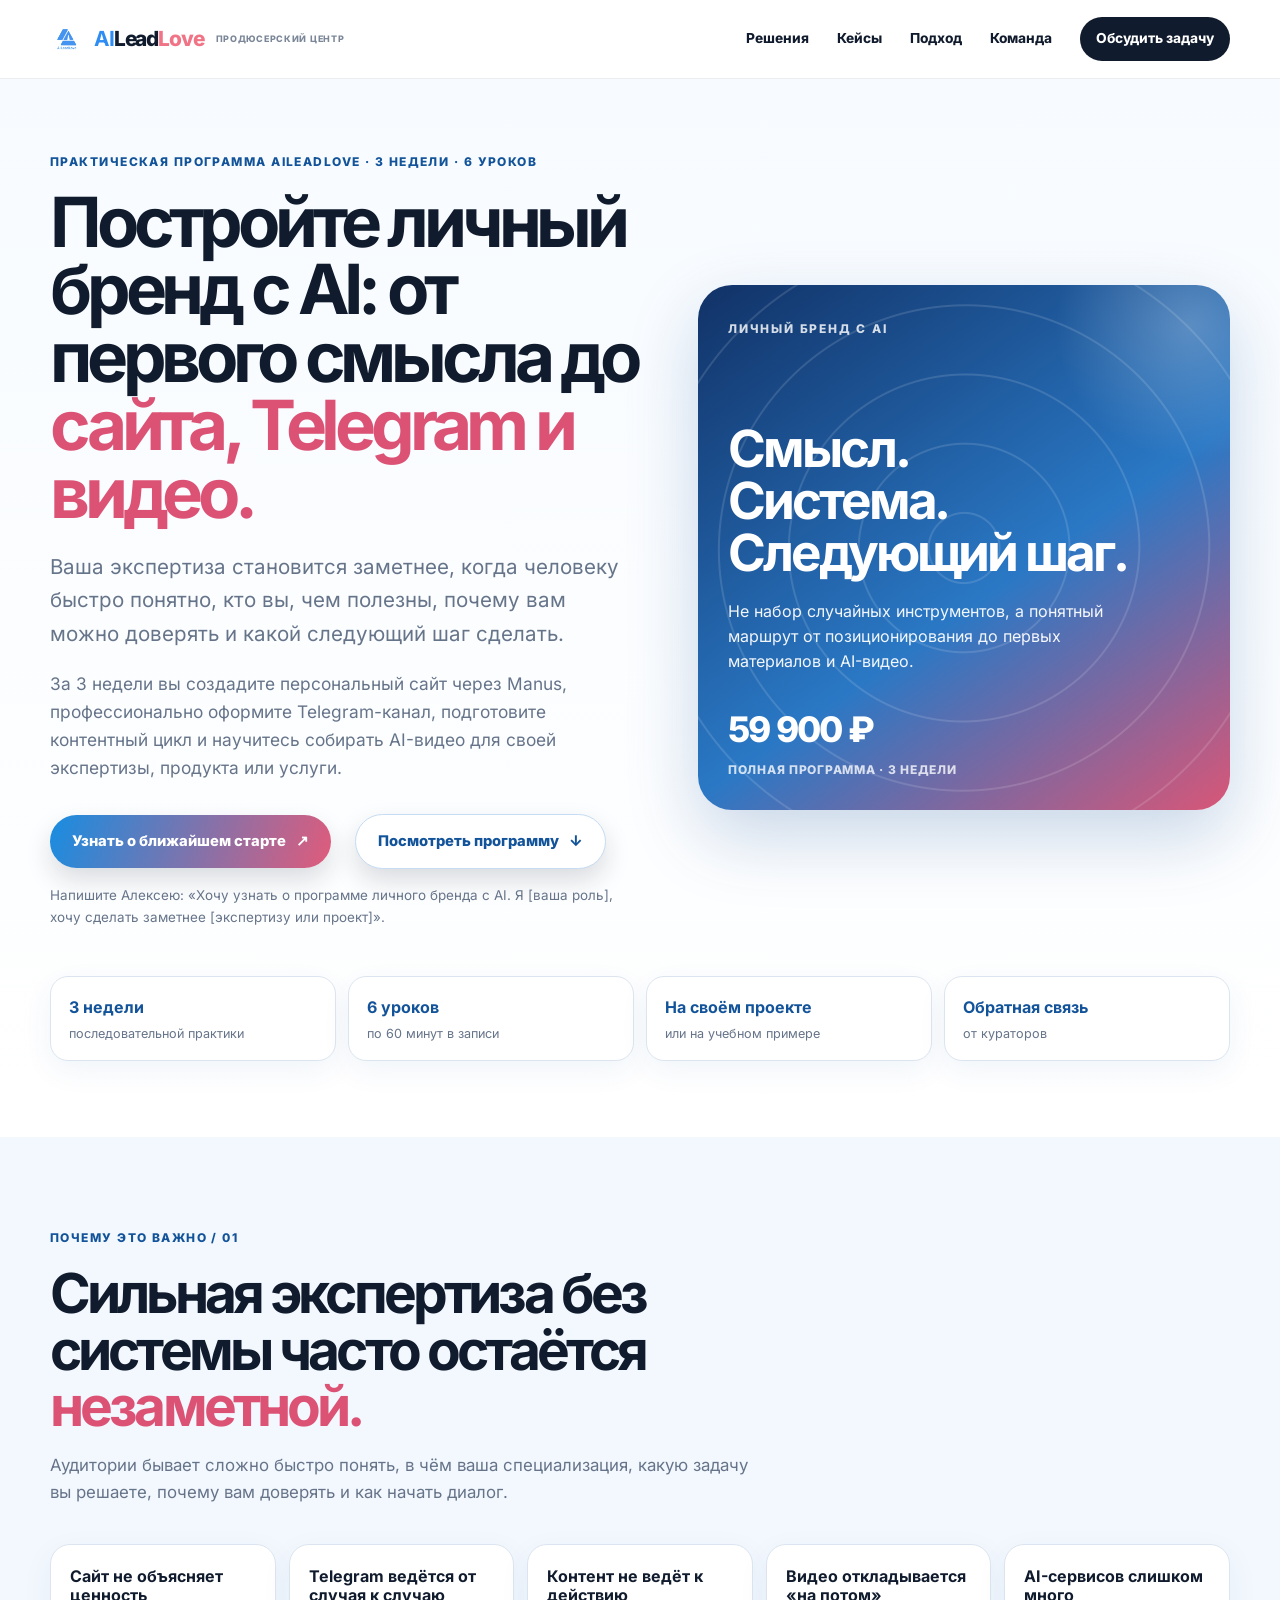
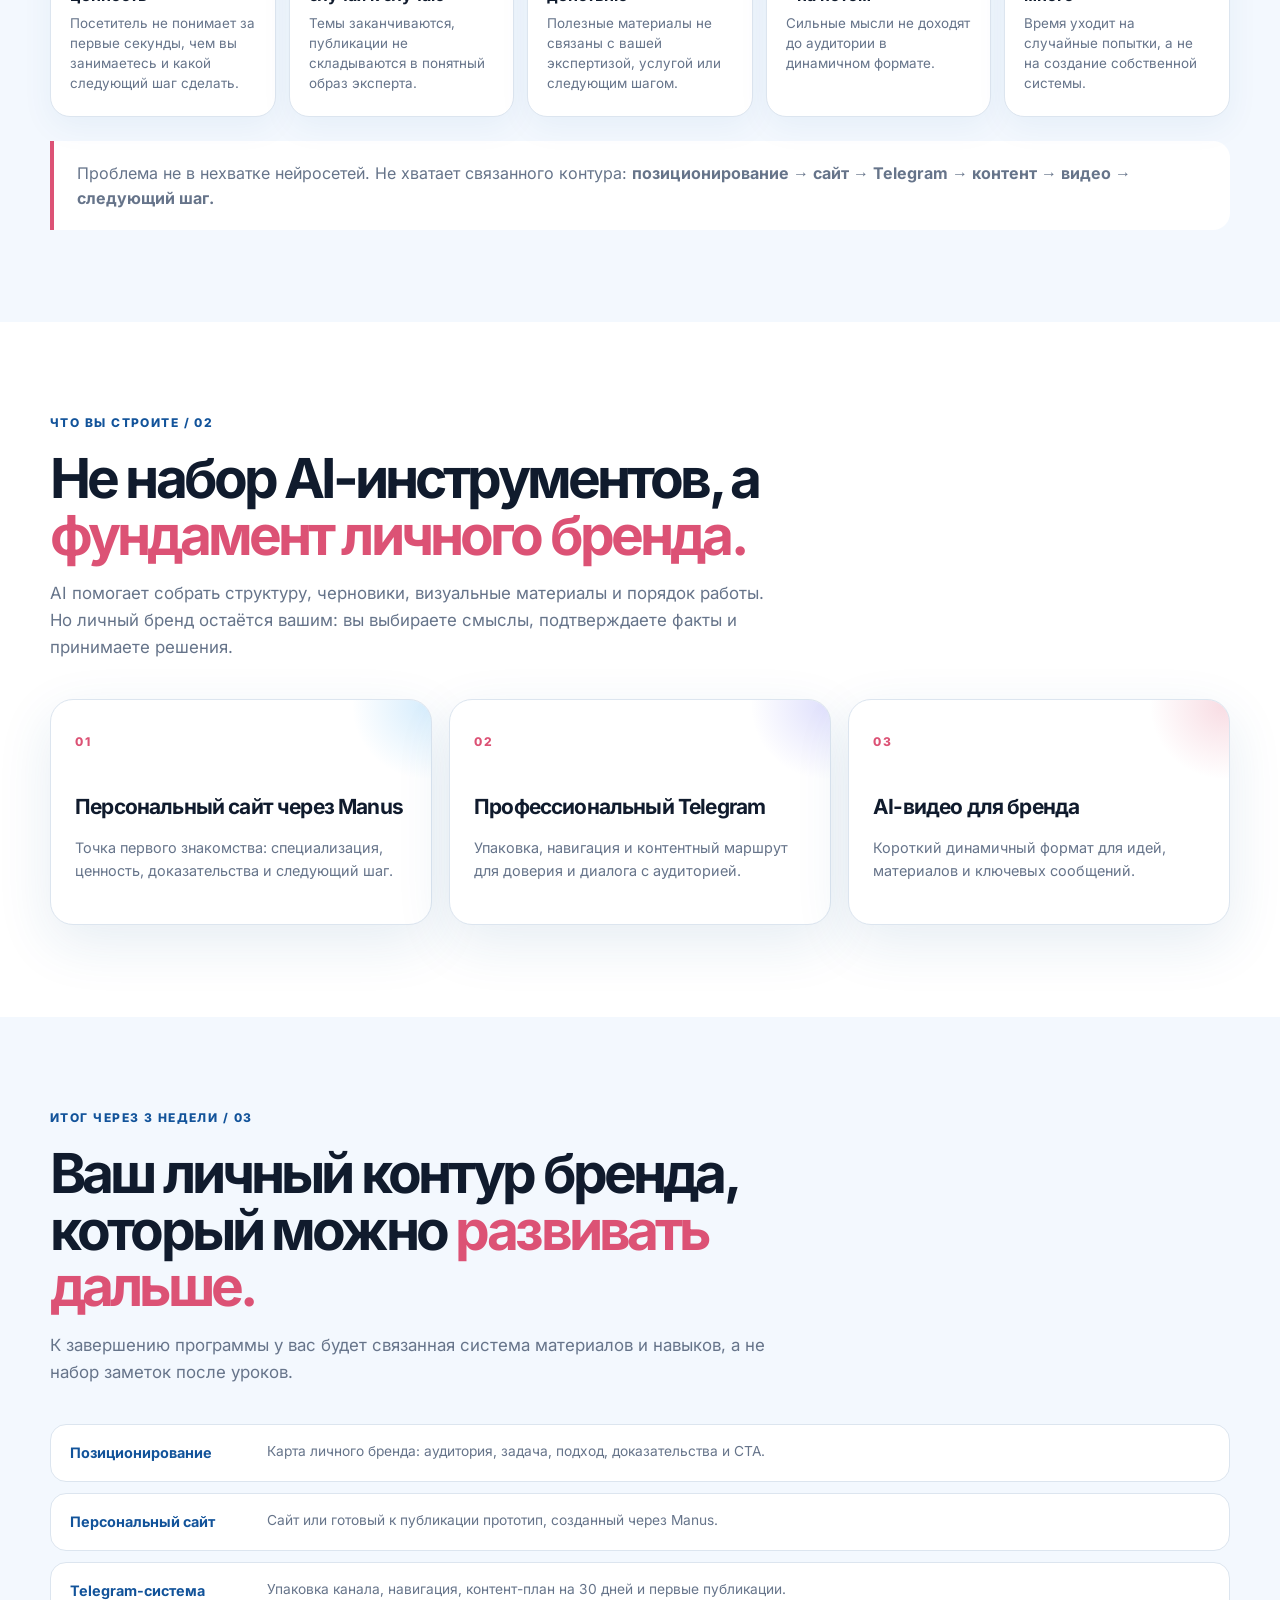
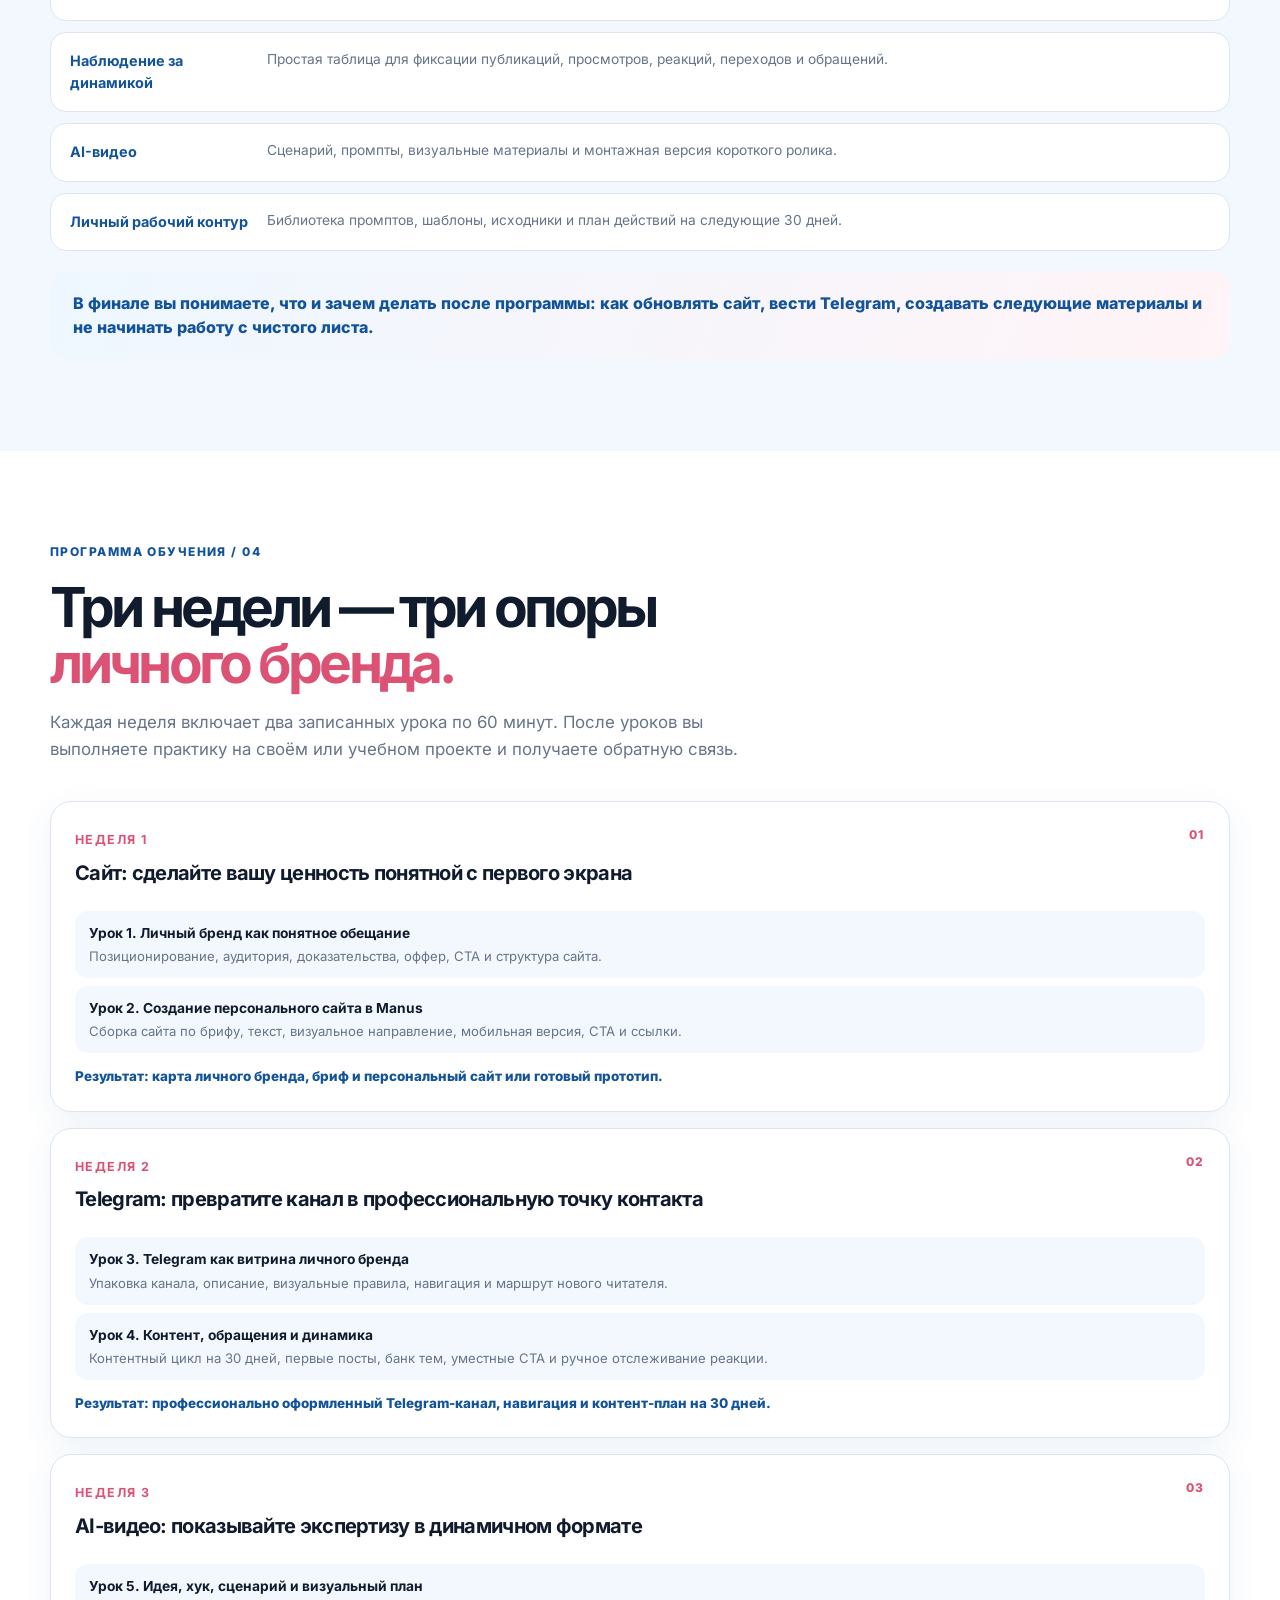
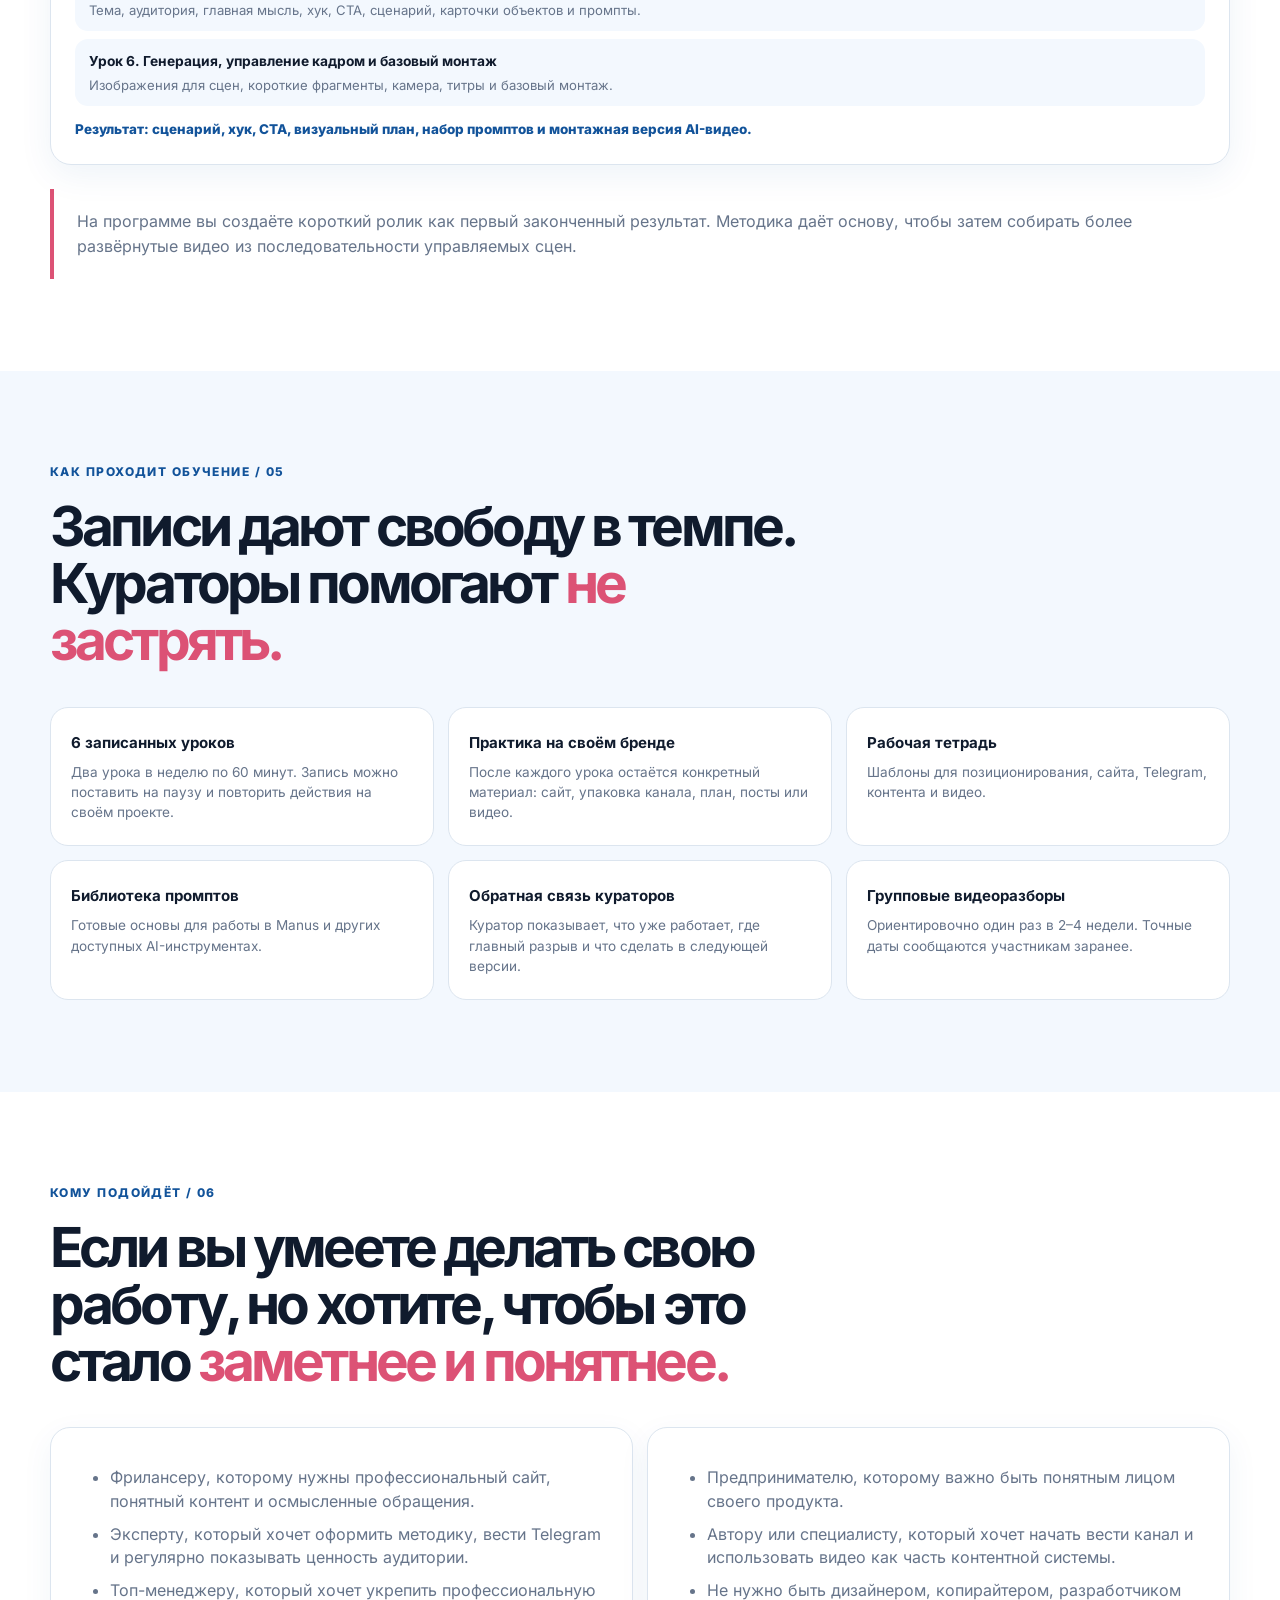
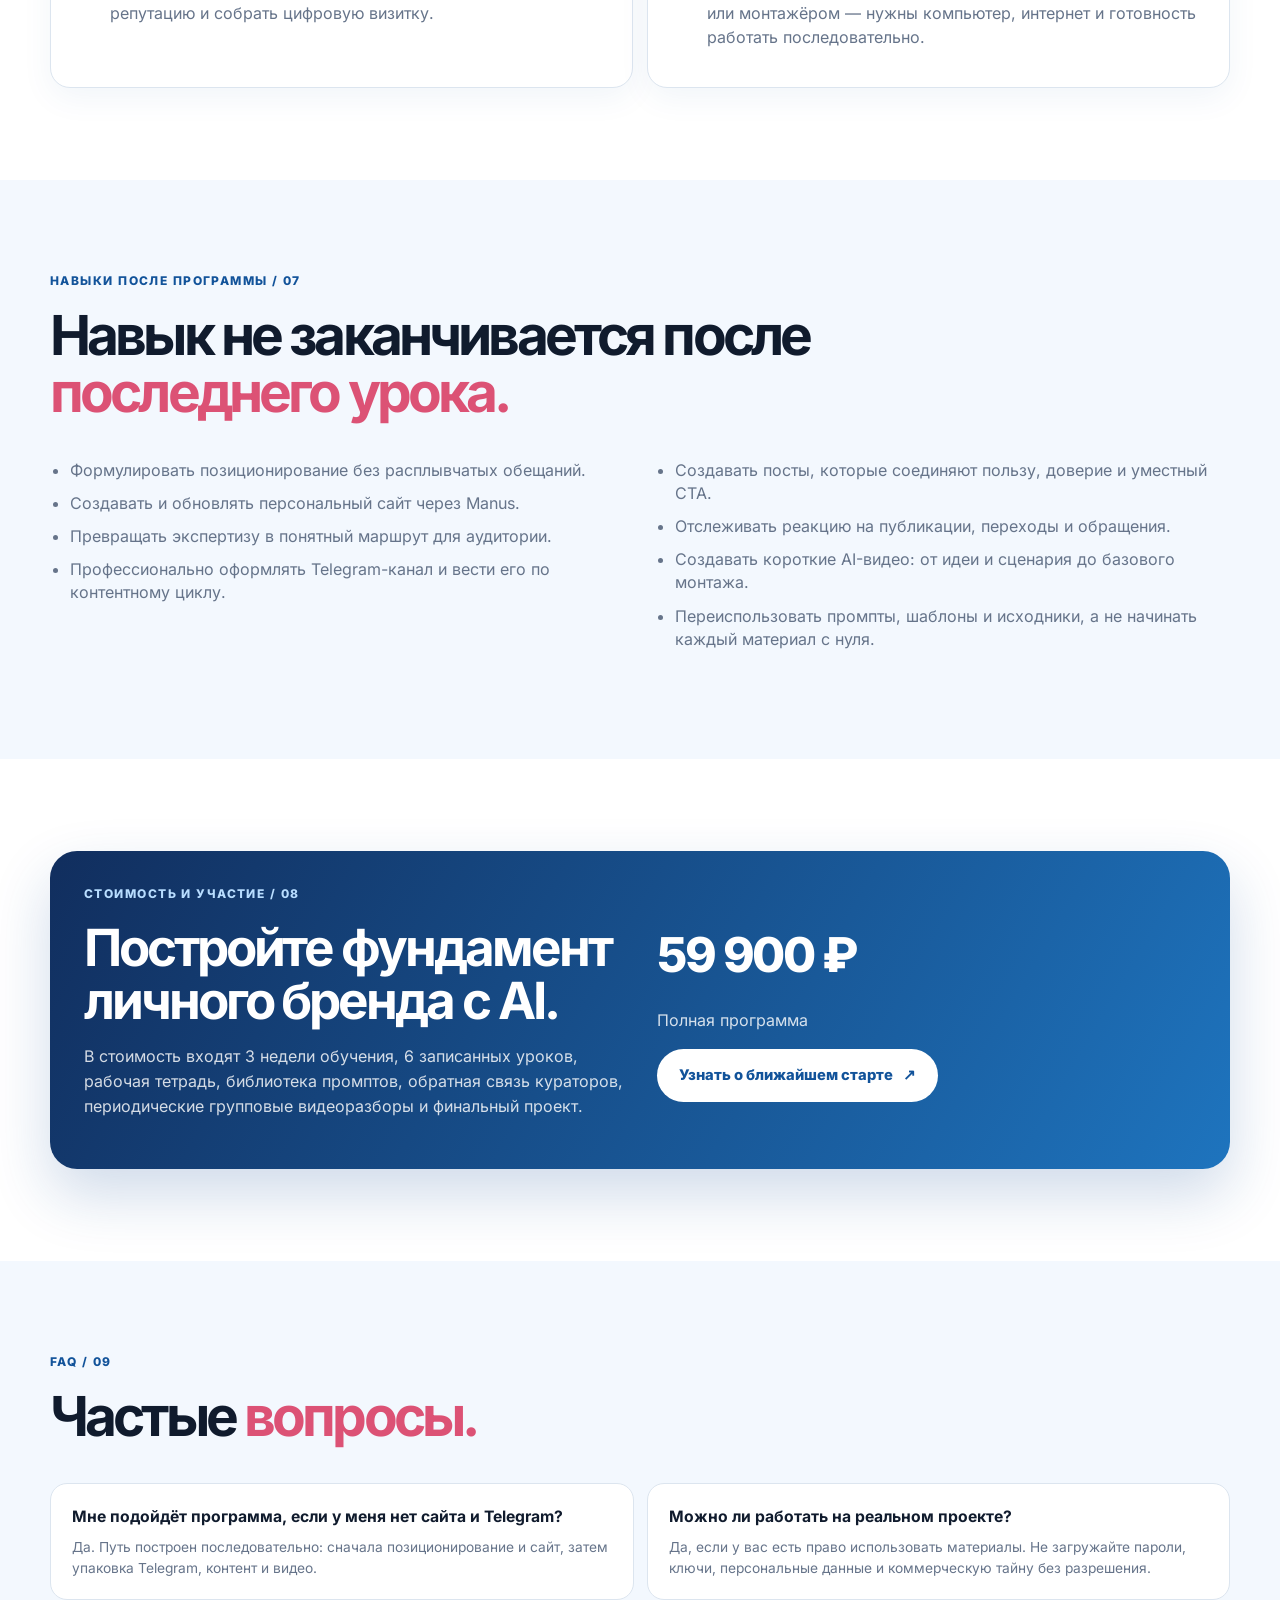
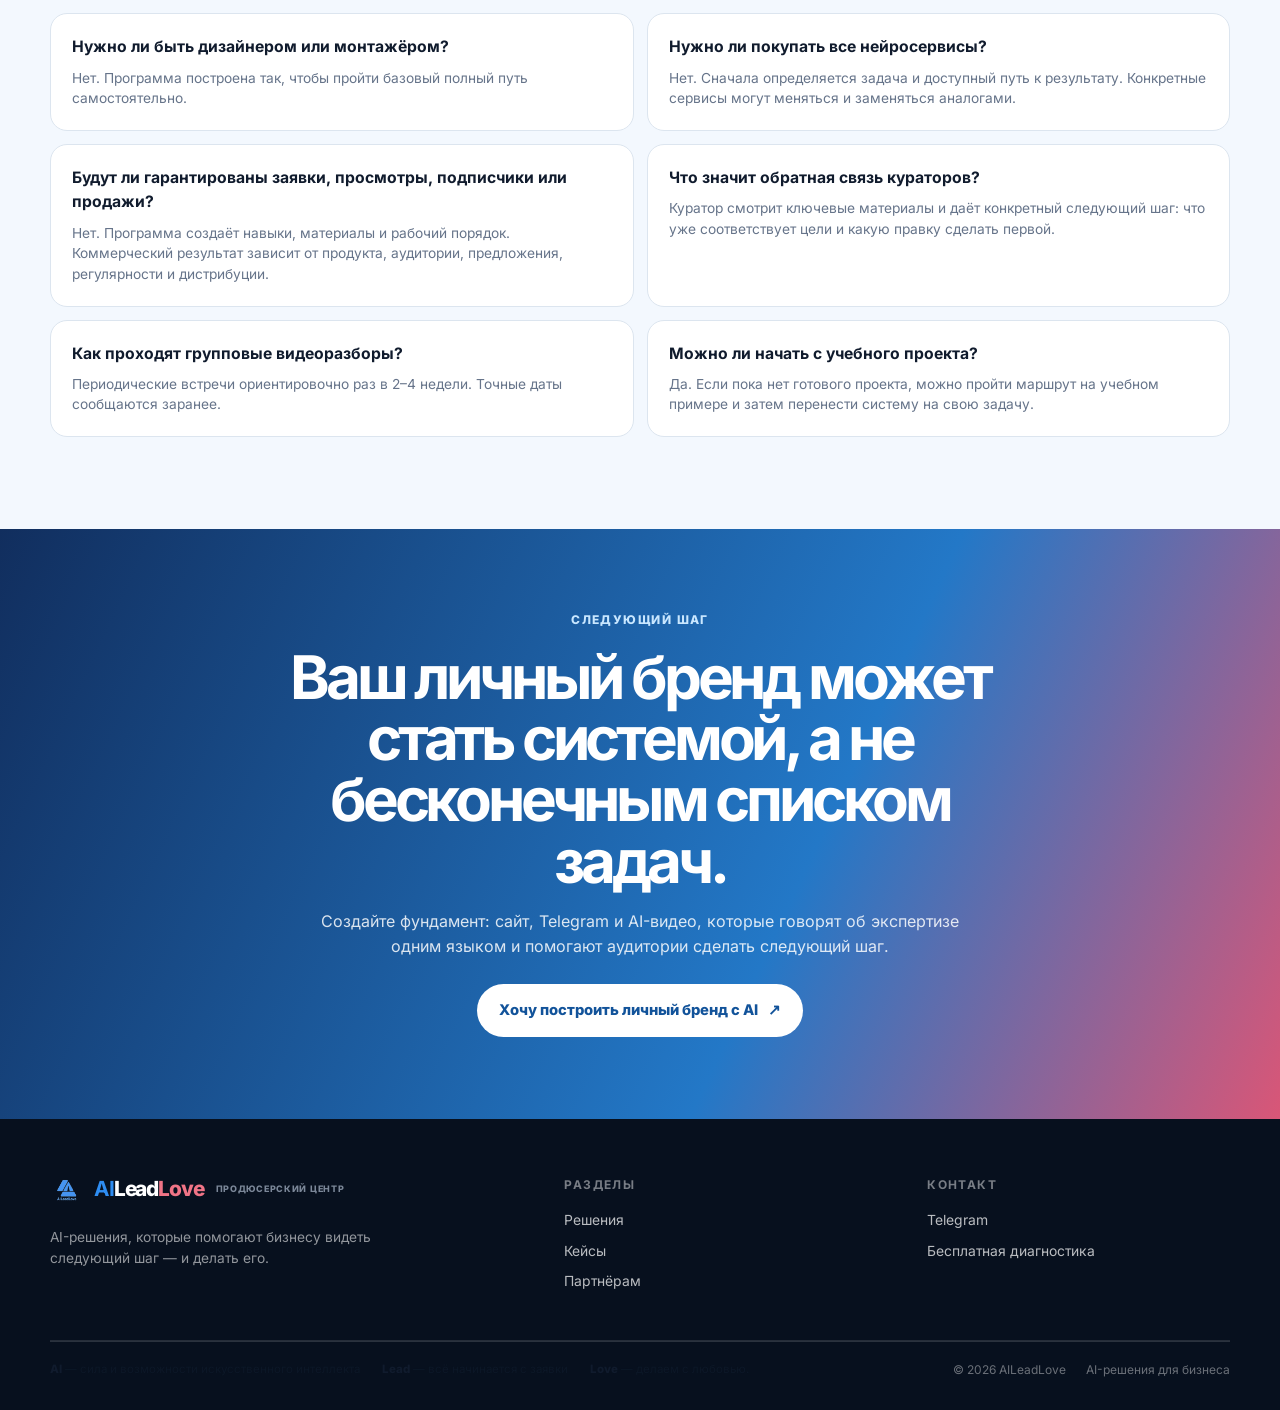
==== commit 2dd045f3: "Унифицировать отступы бренд и плавающие сердечки" ====
--- a/ai-training/index.html
+++ b/ai-training/index.html
@@ -13,7 +13,7 @@
 @media(max-width:620px){.wrap{width:min(100% - 30px,1160px)}.navin{min-height:70px}.brand{font-size:1.7rem}.menu{display:block}.links{display:none;position:absolute;left:15px;right:15px;top:70px;padding:14px;background:#fff;border:1px solid var(--line);border-radius:17px;box-shadow:var(--shadow);flex-direction:column;align-items:stretch;gap:0}.links.open{display:flex}.links li a{display:block;padding:13px 12px}.links .navcta{text-align:center}.hero{padding:45px 0 52px}.hero h1{font-size:clamp(2.45rem,12vw,3.6rem)}.hero-card{min-height:350px;padding:23px;border-radius:26px}.hero-card h2{font-size:2.1rem;margin-top:70px}.section{padding:67px 0}.section-head h2{font-size:2.35rem}.cards,.route,.format-grid,.faq-grid,.audience{grid-template-columns:1fr}.stats{grid-template-columns:1fr 1fr}.result-item{grid-template-columns:1fr;gap:5px}.week{padding:19px}.skills{columns:1}.price-box{grid-template-columns:1fr;padding:24px}.price-box .price{font-size:2.6rem}.footer-top{display:block}.footer-links{margin-top:20px}.footer-links a{padding:3px 0}.hero-actions{display:grid}.hero-actions .button{width:100%}}
 </style>
 <script type="application/ld+json">{"@context":"https://schema.org","@type":"Course","name":"Построение личного бренда с AI","description":"Практическая программа по созданию сайта, Telegram-системы, контента и AI-видео для личного бренда.","provider":{"@type":"Organization","name":"AILeadLove","url":"https://aileadlove.ru/"},"offers":{"@type":"Offer","price":"59900","priceCurrency":"RUB","url":"https://aileadlove.ru/ai-training/"}}</script>
-<link rel="stylesheet" href="../responsive-fix.css?v=20261109"><link rel="stylesheet" href="../premium.css?v=20261109"></head><body><header class="site-nav"><div class="shell nav-inner"><a class="wordmark" href="../"><img src="../images/logo.png" alt="" width="34" height="34"><span><b>AI</b>Lead<span class="wordmark-love">Love</span></span></a><button class="menu-toggle" type="button" aria-label="Открыть меню" aria-expanded="false"><i></i><i></i><i></i></button><nav class="site-menu"><a href="../#services">Решения</a><a href="../cases/">Кейсы</a><a href="../#approach">Подход</a><a href="../#team">Команда</a><a class="nav-action" href="../#contact">Обсудить задачу</a></nav></div></header>
+<link rel="stylesheet" href="../responsive-fix.css?v=20261109"><link rel="stylesheet" href="../premium.css?v=20261109"></head><body><div class="floating-hearts" aria-hidden="true"><span class="heart heart-1">♥</span><span class="heart heart-2">♥</span><span class="heart heart-3">♥</span><span class="heart heart-4">♥</span><span class="heart heart-5">♥</span><span class="heart heart-6">♥</span><span class="heart heart-7">♥</span><span class="heart heart-8">♥</span></div><header class="site-nav"><div class="shell nav-inner"><a class="wordmark" href="../"><img src="../images/logo.png" alt="" width="34" height="34"><span class="brand-lockup"><span><b>AI</b>Lead<span class="wordmark-love">Love</span></span><small class="brand-subtitle">Продюсерский центр</small></span></a><button class="menu-toggle" type="button" aria-label="Открыть меню" aria-expanded="false"><i></i><i></i><i></i></button><nav class="site-menu"><a href="../#services">Решения</a><a href="../cases/">Кейсы</a><a href="../#approach">Подход</a><a href="../#team">Команда</a><a class="nav-action" href="../#contact">Обсудить задачу</a></nav></div></header>
 <main>
 <section class="hero"><div class="wrap hero-grid"><div><div class="eyebrow">Практическая программа AILeadLove · 3 недели · 6 уроков</div><h1>Постройте личный бренд с AI: от первого смысла до <span class="accent">сайта, Telegram и видео.</span></h1><p class="hero-lead">Ваша экспертиза становится заметнее, когда человеку быстро понятно, кто вы, чем полезны, почему вам можно доверять и какой следующий шаг сделать.</p><p>За 3 недели вы создадите персональный сайт через Manus, профессионально оформите Telegram-канал, подготовите контентный цикл и научитесь собирать AI-видео для своей экспертизы, продукта или услуги.</p><div class="hero-actions"><a class="button" href="https://t.me/lekslevin" target="_blank" rel="noopener noreferrer">Узнать о ближайшем старте <span>↗</span></a><a class="button secondary" href="#program">Посмотреть программу <span>↓</span></a></div><p class="hero-note">Напишите Алексею: «Хочу узнать о программе личного бренда с AI. Я [ваша роль], хочу сделать заметнее [экспертизу или проект]».</p></div><div class="hero-card" role="img" aria-label="Сайт, Telegram-канал и AI-видео как единая система личного бренда"><span class="card-label">Личный бренд с AI</span><h2>Смысл.<br>Система.<br>Следующий шаг.</h2><p>Не набор случайных инструментов, а понятный маршрут от позиционирования до первых материалов и AI-видео.</p><div class="price">59 900 ₽<small>полная программа · 3 недели</small></div></div></div><div class="wrap stats"><div class="stat"><b>3 недели</b><span>последовательной практики</span></div><div class="stat"><b>6 уроков</b><span>по 60 минут в записи</span></div><div class="stat"><b>На своём проекте</b><span>или на учебном примере</span></div><div class="stat"><b>Обратная связь</b><span>от кураторов</span></div></div></section>
 <section class="section band"><div class="wrap"><div class="section-head"><div class="eyebrow">Почему это важно / 01</div><h2>Сильная экспертиза без системы часто остаётся <span class="accent">незаметной.</span></h2><p>Аудитории бывает сложно быстро понять, в чём ваша специализация, какую задачу вы решаете, почему вам доверять и как начать диалог.</p></div><div class="cards"><div class="card"><b>Сайт не объясняет ценность</b><p>Посетитель не понимает за первые секунды, чем вы занимаетесь и какой следующий шаг сделать.</p></div><div class="card"><b>Telegram ведётся от случая к случаю</b><p>Темы заканчиваются, публикации не складываются в понятный образ эксперта.</p></div><div class="card"><b>Контент не ведёт к действию</b><p>Полезные материалы не связаны с вашей экспертизой, услугой или следующим шагом.</p></div><div class="card"><b>Видео откладывается «на потом»</b><p>Сильные мысли не доходят до аудитории в динамичном формате.</p></div><div class="card"><b>AI-сервисов слишком много</b><p>Время уходит на случайные попытки, а не на создание собственной системы.</p></div></div><div class="route-note">Проблема не в нехватке нейросетей. Не хватает связанного контура: <b>позиционирование → сайт → Telegram → контент → видео → следующий шаг.</b></div></div></section>
@@ -26,4 +26,4 @@
 <section class="section white"><div class="wrap"><div class="price-box"><div><div class="eyebrow" style="color:#b8ddff">Стоимость и участие / 08</div><h2>Постройте фундамент личного бренда с AI.</h2><p>В стоимость входят 3 недели обучения, 6 записанных уроков, рабочая тетрадь, библиотека промптов, обратная связь кураторов, периодические групповые видеоразборы и финальный проект.</p></div><div><div class="price">59 900 ₽</div><p>Полная программа</p><a class="button" href="https://t.me/lekslevin" target="_blank" rel="noopener noreferrer">Узнать о ближайшем старте <span>↗</span></a></div></div></div></section>
 <section class="section band" id="faq"><div class="wrap"><div class="section-head"><div class="eyebrow">FAQ / 09</div><h2>Частые <span class="accent">вопросы.</span></h2></div><div class="faq-grid"><div class="faq"><h3>Мне подойдёт программа, если у меня нет сайта и Telegram?</h3><p>Да. Путь построен последовательно: сначала позиционирование и сайт, затем упаковка Telegram, контент и видео.</p></div><div class="faq"><h3>Можно ли работать на реальном проекте?</h3><p>Да, если у вас есть право использовать материалы. Не загружайте пароли, ключи, персональные данные и коммерческую тайну без разрешения.</p></div><div class="faq"><h3>Нужно ли быть дизайнером или монтажёром?</h3><p>Нет. Программа построена так, чтобы пройти базовый полный путь самостоятельно.</p></div><div class="faq"><h3>Нужно ли покупать все нейросервисы?</h3><p>Нет. Сначала определяется задача и доступный путь к результату. Конкретные сервисы могут меняться и заменяться аналогами.</p></div><div class="faq"><h3>Будут ли гарантированы заявки, просмотры, подписчики или продажи?</h3><p>Нет. Программа создаёт навыки, материалы и рабочий порядок. Коммерческий результат зависит от продукта, аудитории, предложения, регулярности и дистрибуции.</p></div><div class="faq"><h3>Что значит обратная связь кураторов?</h3><p>Куратор смотрит ключевые материалы и даёт конкретный следующий шаг: что уже соответствует цели и какую правку сделать первой.</p></div><div class="faq"><h3>Как проходят групповые видеоразборы?</h3><p>Периодические встречи ориентировочно раз в 2–4 недели. Точные даты сообщаются заранее.</p></div><div class="faq"><h3>Можно ли начать с учебного проекта?</h3><p>Да. Если пока нет готового проекта, можно пройти маршрут на учебном примере и затем перенести систему на свою задачу.</p></div></div></div></section>
 <section class="closing"><div class="wrap"><div class="eyebrow" style="color:#c9e7ff">Следующий шаг</div><h2>Ваш личный бренд может стать системой, а не бесконечным списком задач.</h2><p>Создайте фундамент: сайт, Telegram и AI-видео, которые говорят об экспертизе одним языком и помогают аудитории сделать следующий шаг.</p><a class="button" href="https://t.me/lekslevin" target="_blank" rel="noopener noreferrer">Хочу построить личный бренд с AI <span>↗</span></a></div></section>
-</main><footer class="site-footer"><div class="shell footer-grid"><div><a class="wordmark footer-wordmark" href="../"><img src="../images/logo.png" alt="" width="30" height="30"><span><b>AI</b>Lead<span class="wordmark-love">Love</span></span></a><p>AI-решения, которые помогают бизнесу видеть следующий шаг — и делать его.</p></div><div><h4>Разделы</h4><a href="../#services">Решения</a><a href="../cases/">Кейсы</a><a href="../partners/">Партнёрам</a></div><div><h4>Контакт</h4><a href="https://t.me/lekslevin" target="_blank" rel="noopener noreferrer">Telegram</a><a href="../#contact">Бесплатная диагностика</a></div></div><div class="shell footer-bottom"><span>© 2026 AILeadLove</span><span>AI-решения для бизнеса</span></div></footer><script>const b=document.querySelector('.menu'),l=document.querySelector('.links');if(b&&l){b.addEventListener('click',()=>{const o=l.classList.toggle('open');b.setAttribute('aria-expanded',String(o))});l.addEventListener('click',e=>{if(e.target.tagName==='A'){l.classList.remove('open');b.setAttribute('aria-expanded','false')}})}</script><script>const t=document.querySelector(".menu-toggle"),m=document.querySelector(".site-menu");if(t&&m)t.addEventListener("click",()=>{const o=m.classList.toggle("is-open");t.setAttribute("aria-expanded",String(o))});</script></body></html>+</main><footer class="site-footer"><div class="shell footer-grid"><div><a class="wordmark footer-wordmark" href="../"><img src="../images/logo.png" alt="" width="30" height="30"><span class="brand-lockup"><span><b>AI</b>Lead<span class="wordmark-love">Love</span></span><small class="brand-subtitle">Продюсерский центр</small></span></a><p>AI-решения, которые помогают бизнесу видеть следующий шаг — и делать его.</p></div><div><h4>Разделы</h4><a href="../#services">Решения</a><a href="../cases/">Кейсы</a><a href="../partners/">Партнёрам</a></div><div><h4>Контакт</h4><a href="https://t.me/lekslevin" target="_blank" rel="noopener noreferrer">Telegram</a><a href="../#contact">Бесплатная диагностика</a></div></div><div class="shell footer-bottom"><div class="footer-meaning"><span><b>AI</b> — сила и возможности искусственного интеллекта</span><span><b>Lead</b> — всё начинается с заявки</span><span><b>Love</b> — делаем с любовью.</span></div><div class="footer-meta"><span>© 2026 AILeadLove</span><span>AI-решения для бизнеса</span></div></div></footer><script>const b=document.querySelector('.menu'),l=document.querySelector('.links');if(b&&l){b.addEventListener('click',()=>{const o=l.classList.toggle('open');b.setAttribute('aria-expanded',String(o))});l.addEventListener('click',e=>{if(e.target.tagName==='A'){l.classList.remove('open');b.setAttribute('aria-expanded','false')}})}</script><script>const t=document.querySelector(".menu-toggle"),m=document.querySelector(".site-menu");if(t&&m)t.addEventListener("click",()=>{const o=m.classList.toggle("is-open");t.setAttribute("aria-expanded",String(o))});</script></body></html>
--- a/premium.css
+++ b/premium.css
@@ -15,3 +15,6 @@
 
 /* v5 explicit principles layout */
 .principles>div{display:grid;grid-template-columns:46px minmax(0,1fr);align-items:start;column-gap:18px}.principles>div>span{grid-column:1;grid-row:1}.principles .principle-copy{grid-column:2;grid-row:1;min-width:0}.principles .principle-copy h3{margin:0 0 3px}.principles .principle-copy p{margin:0;max-width:none;color:var(--muted);font-size:.9rem;line-height:1.5}
+
+/* v8 global brand shell */
+.brand-lockup{display:flex;align-items:center;gap:10px}.brand-subtitle{display:block;margin-left:2px;color:#7b8798;font-size:.56rem;font-weight:800;letter-spacing:.08em;text-transform:uppercase;line-height:1.15;white-space:nowrap}.footer-meaning{display:flex;flex-wrap:wrap;gap:8px 22px;margin-bottom:10px;color:rgba(16,27,45,.65);font-size:.72rem;line-height:1.45}.footer-meaning b{color:var(--ink);font-weight:900}.footer-meta{display:flex;justify-content:space-between;gap:20px}.floating-hearts{position:fixed;inset:0;z-index:1;pointer-events:none;overflow:hidden}.heart{position:absolute;bottom:-30px;color:var(--coral);font-size:14px;opacity:.14;animation:floatHeartV8 linear infinite}.heart-1{left:7%;animation-duration:18s;animation-delay:-3s}.heart-2{left:19%;font-size:11px;animation-duration:24s;animation-delay:-12s}.heart-3{left:33%;font-size:18px;animation-duration:21s;animation-delay:-7s}.heart-4{left:48%;font-size:12px;animation-duration:26s;animation-delay:-18s}.heart-5{left:63%;font-size:16px;animation-duration:20s;animation-delay:-9s}.heart-6{left:76%;font-size:11px;animation-duration:23s;animation-delay:-15s}.heart-7{left:88%;font-size:17px;animation-duration:19s;animation-delay:-4s}.heart-8{left:42%;font-size:10px;animation-duration:27s;animation-delay:-21s}@keyframes floatHeartV8{0%{transform:translate3d(0,0,0) rotate(0deg);opacity:0}12%{opacity:.14}50%{transform:translate3d(16px,-52vh,0) rotate(12deg)}88%{opacity:.12}100%{transform:translate3d(-10px,-112vh,0) rotate(-14deg);opacity:0}}.wrap{width:min(1180px,calc(100% - 64px));margin-left:auto;margin-right:auto}.hero,.page-hero{overflow:hidden}.hero>.wrap,.page-hero>.shell{width:min(1180px,calc(100% - 64px));margin-left:auto;margin-right:auto}@media(max-width:900px){.brand-subtitle{display:block;font-size:.46rem;letter-spacing:.05em}}@media(max-width:600px){.wrap,.hero>.wrap,.page-hero>.shell{width:calc(100% - 32px)}.footer-meaning{display:block}.footer-meaning span{display:block;margin-top:5px}.footer-meta{display:block}.footer-meta span{display:block;margin-top:5px}}
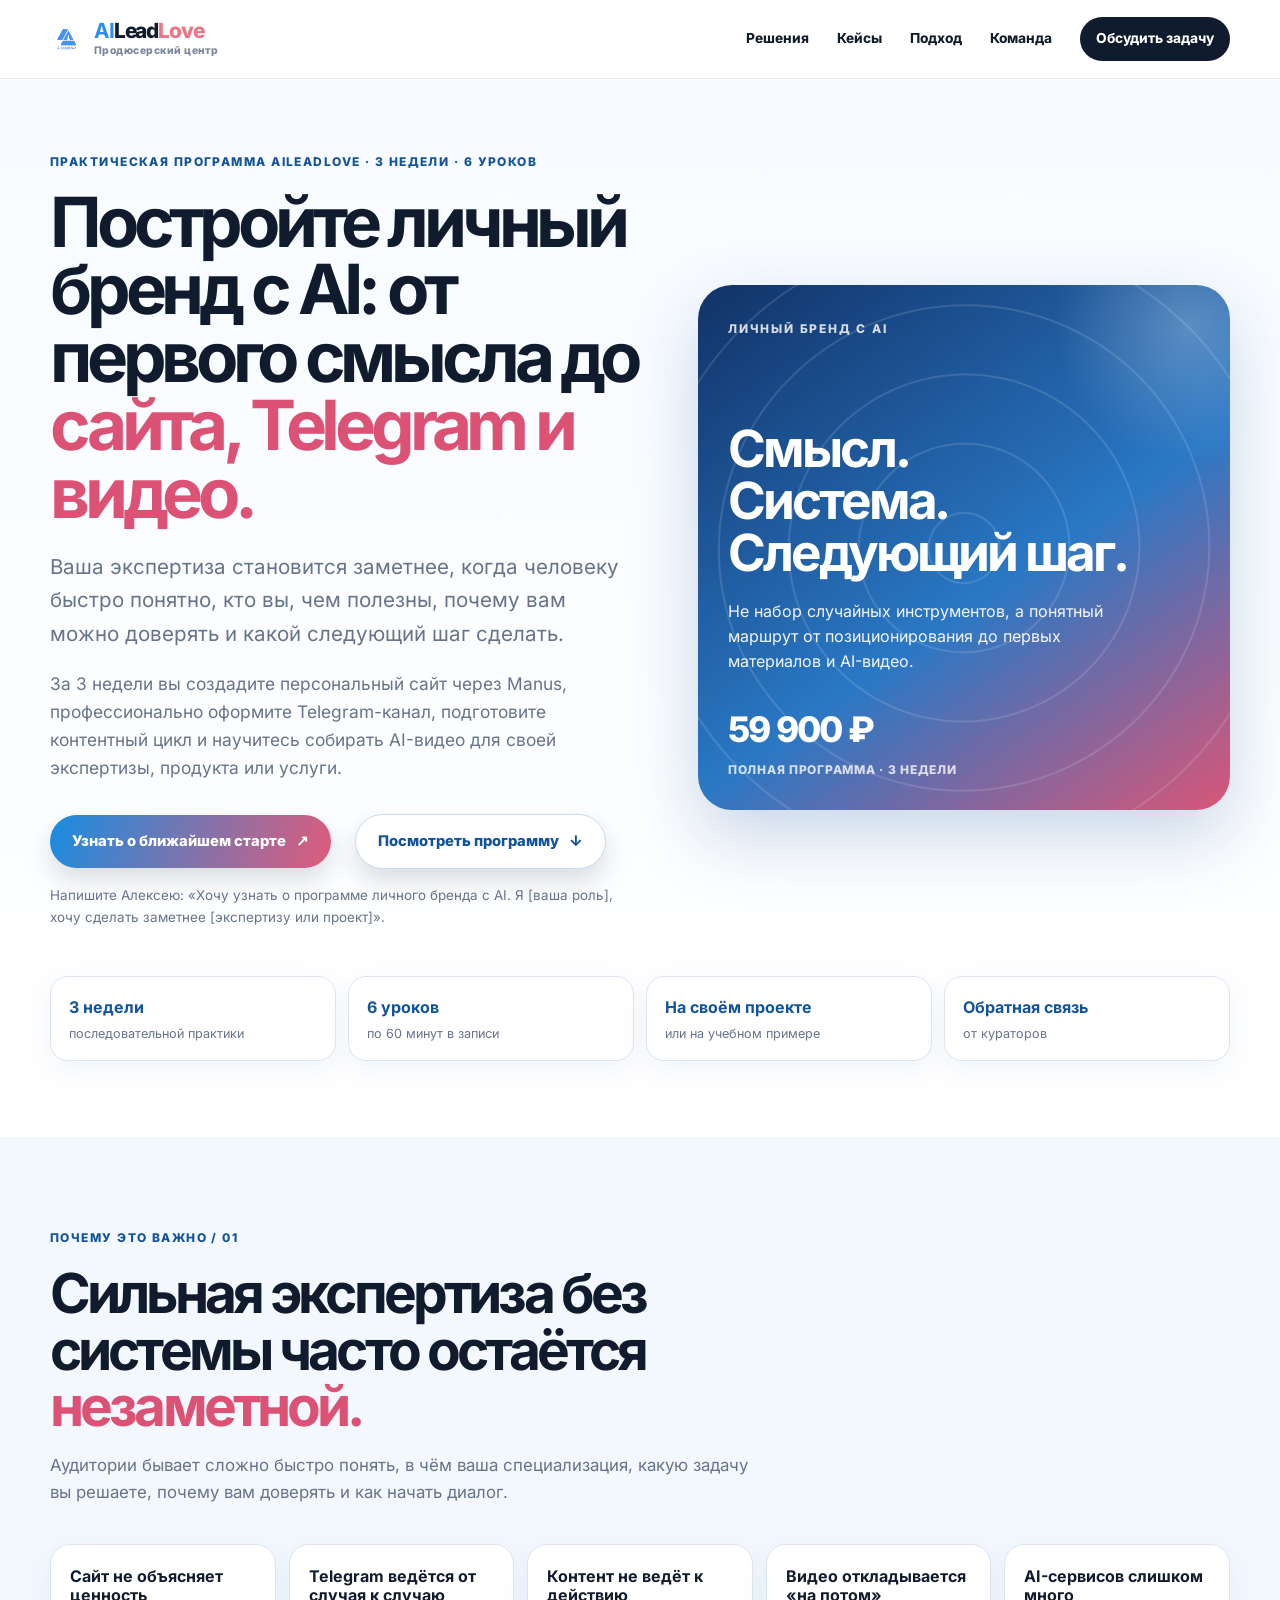
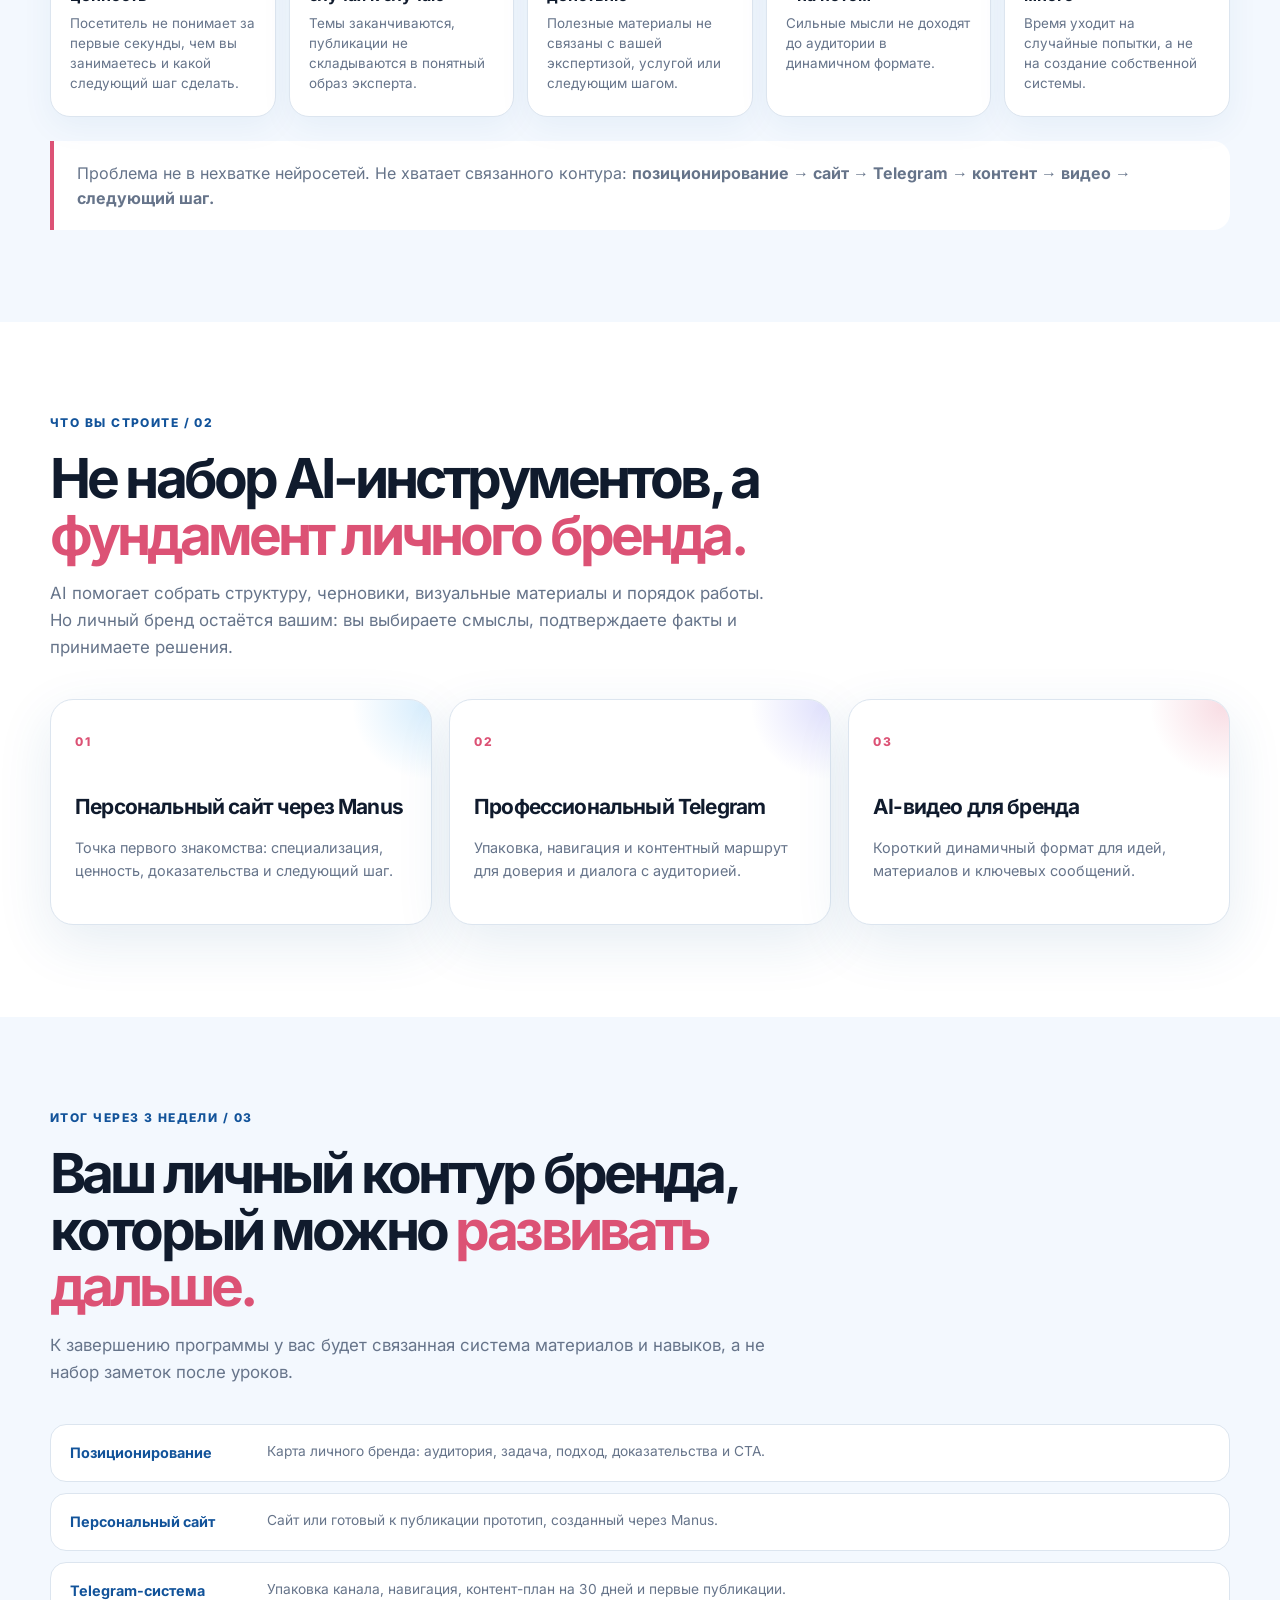
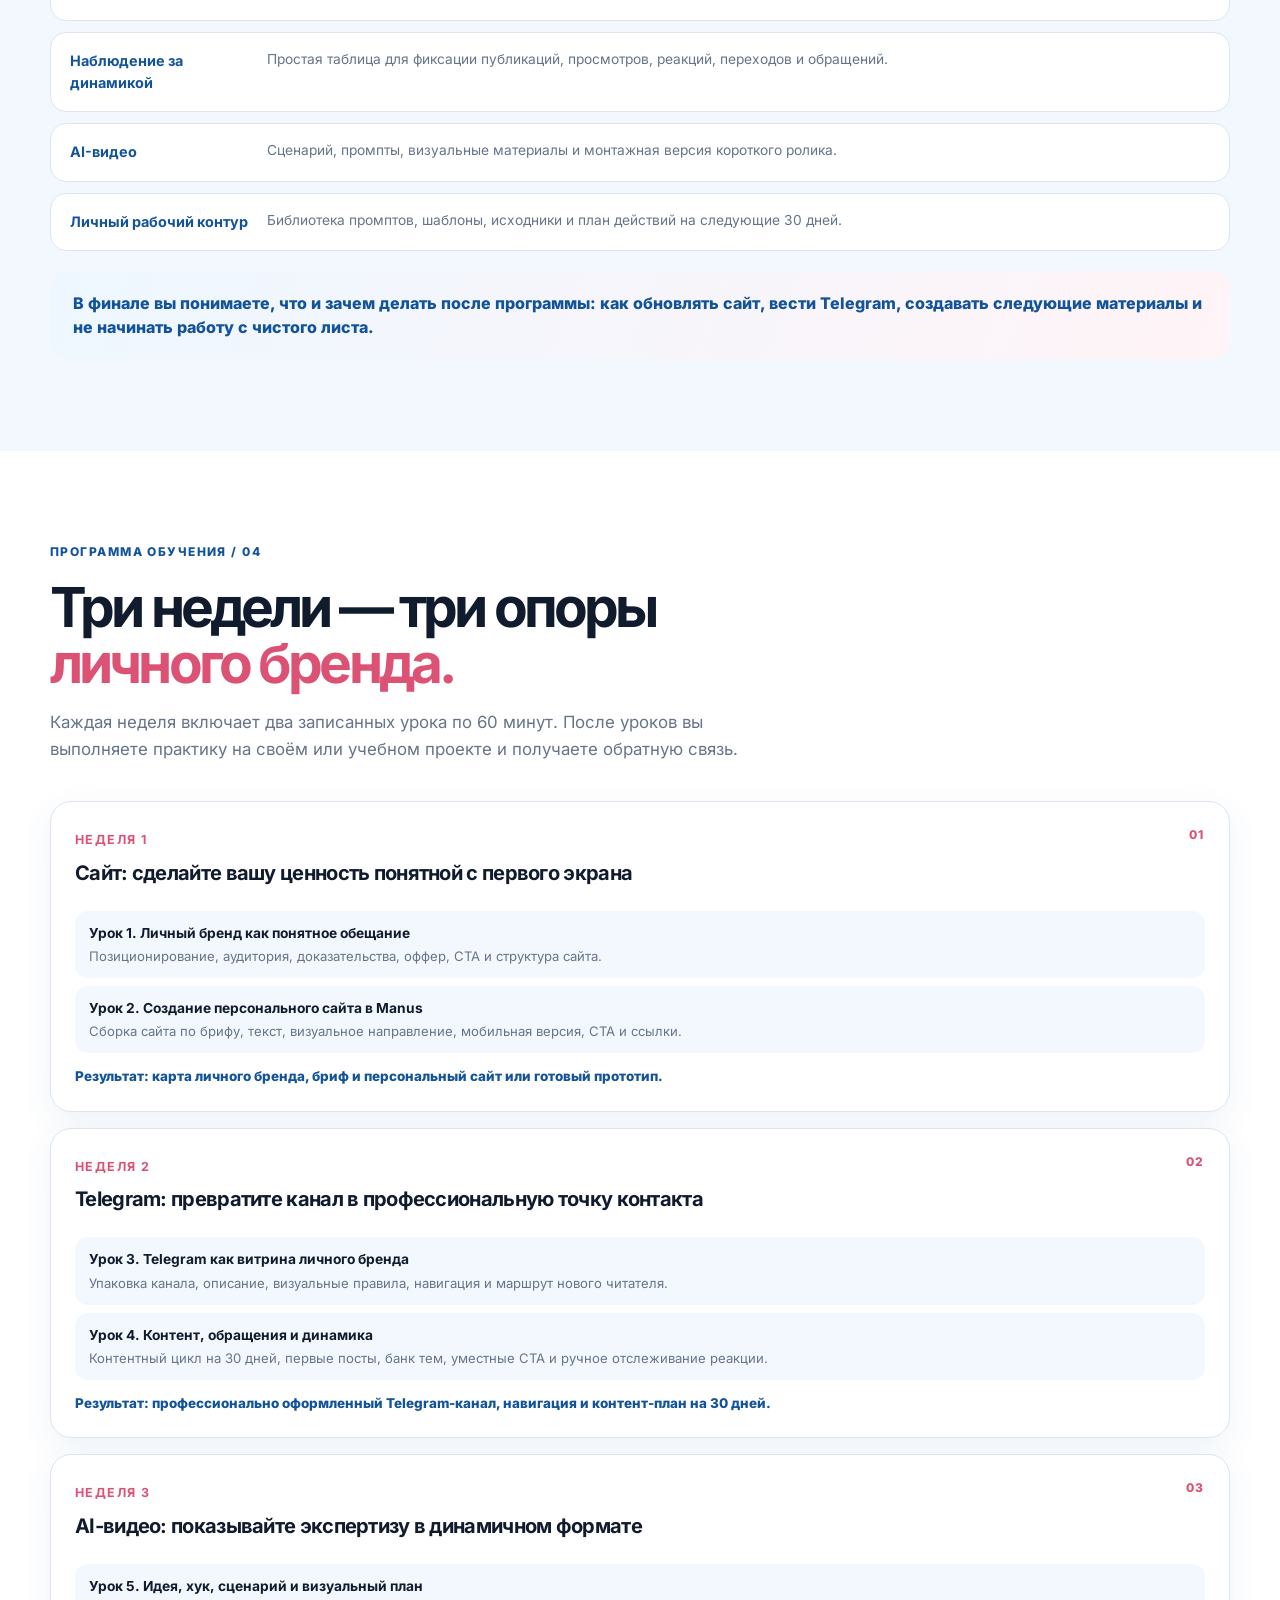
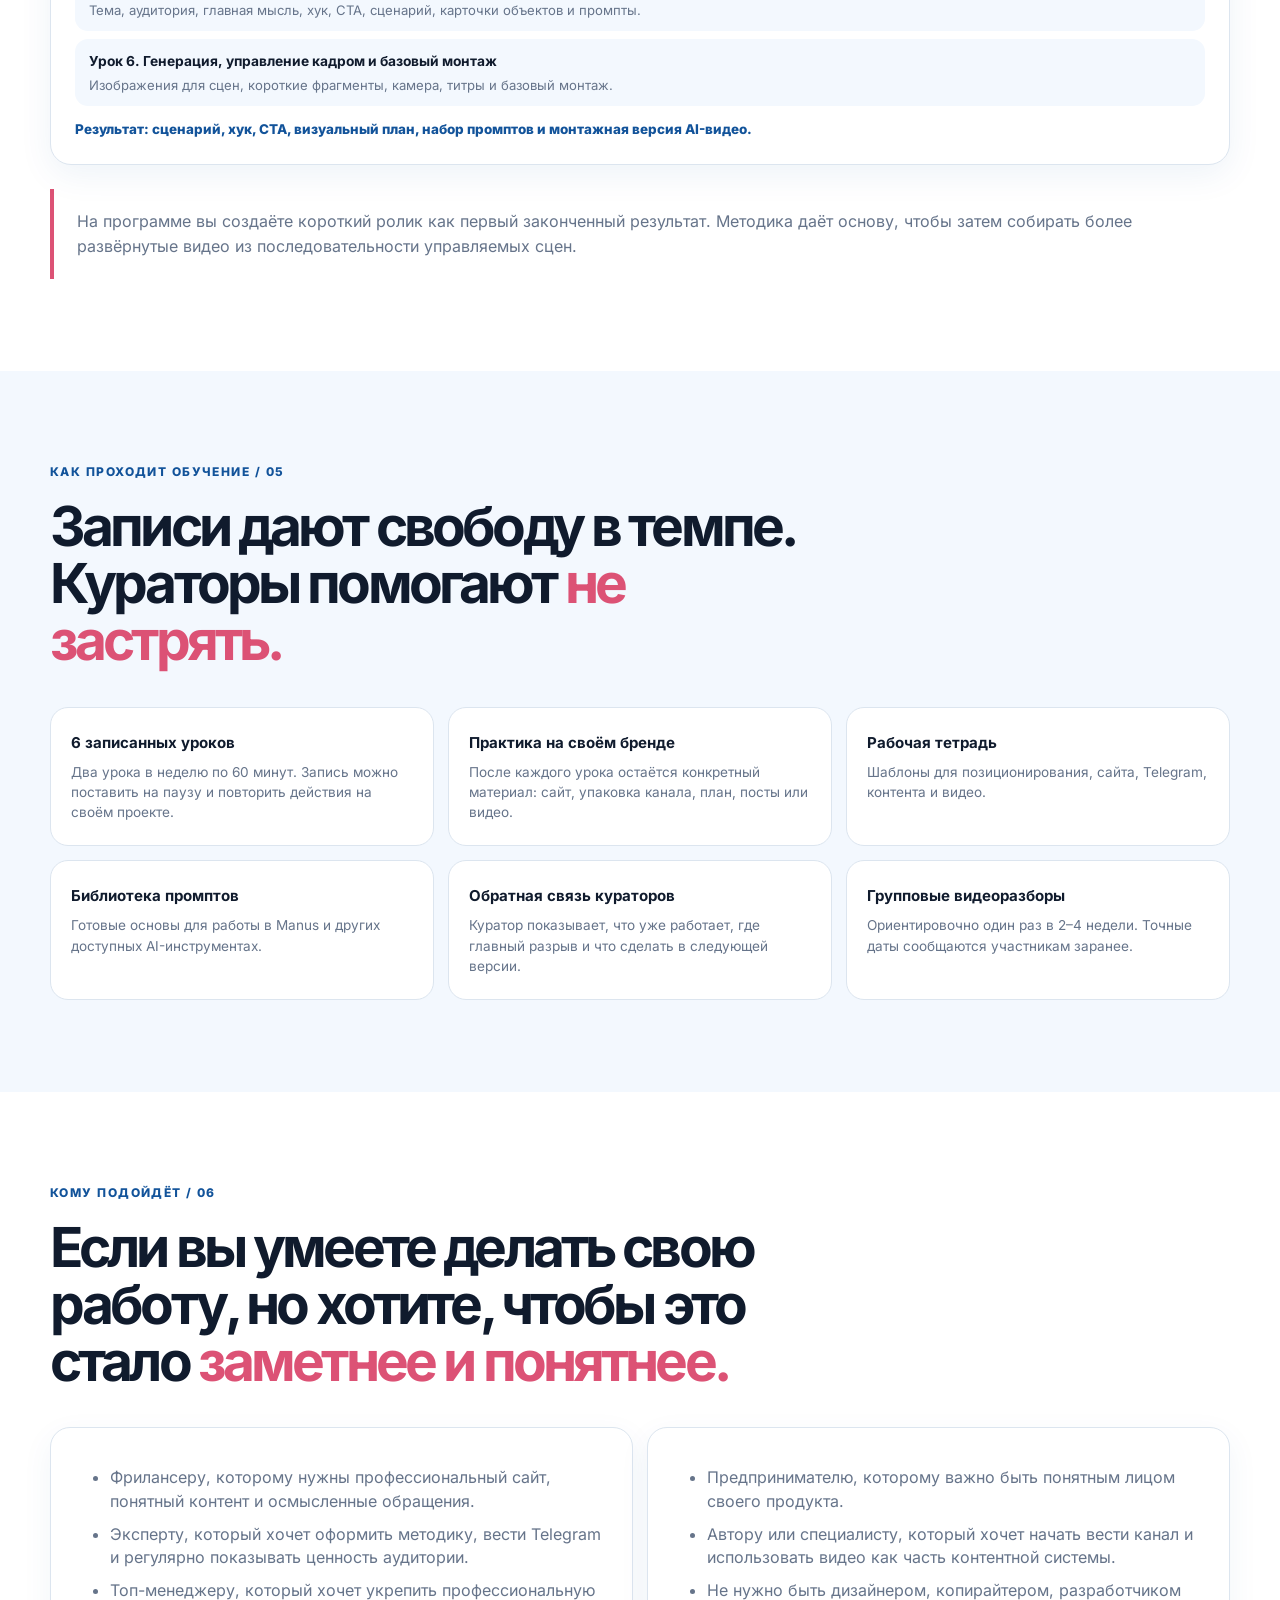
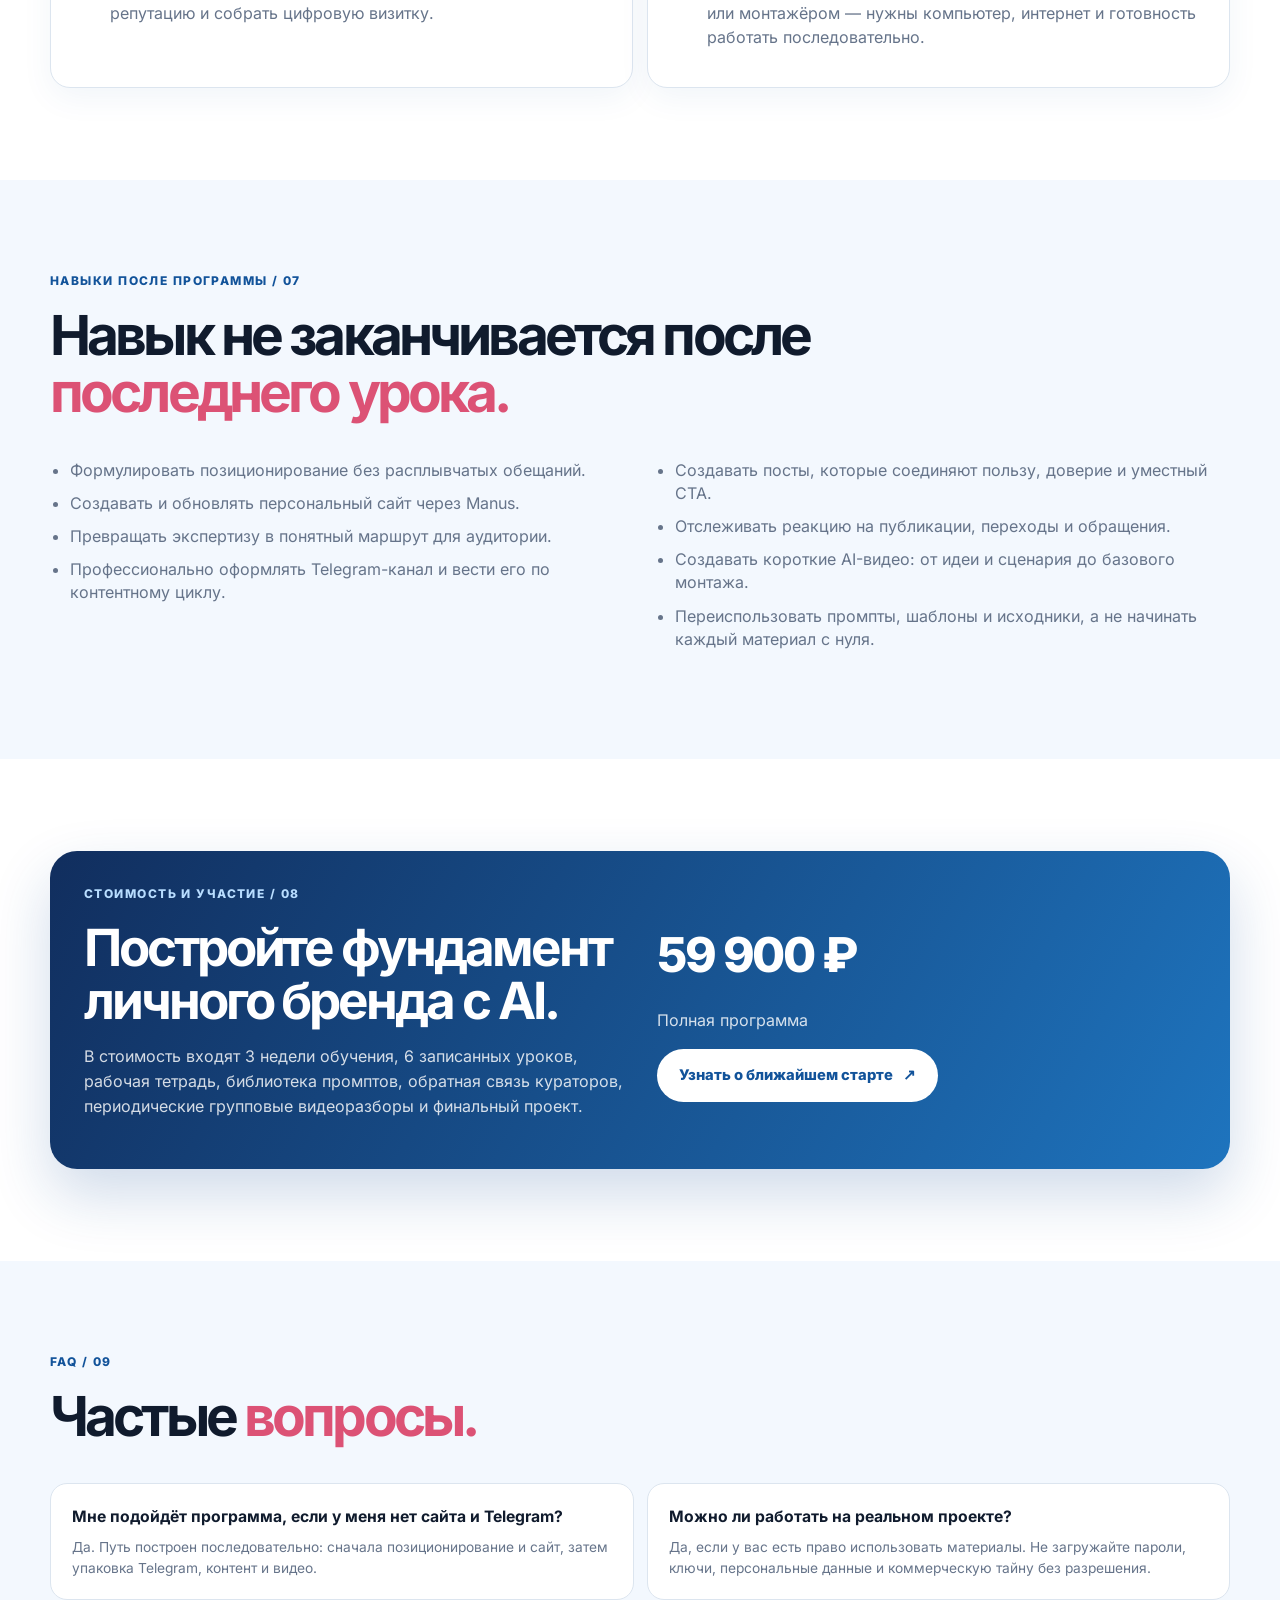
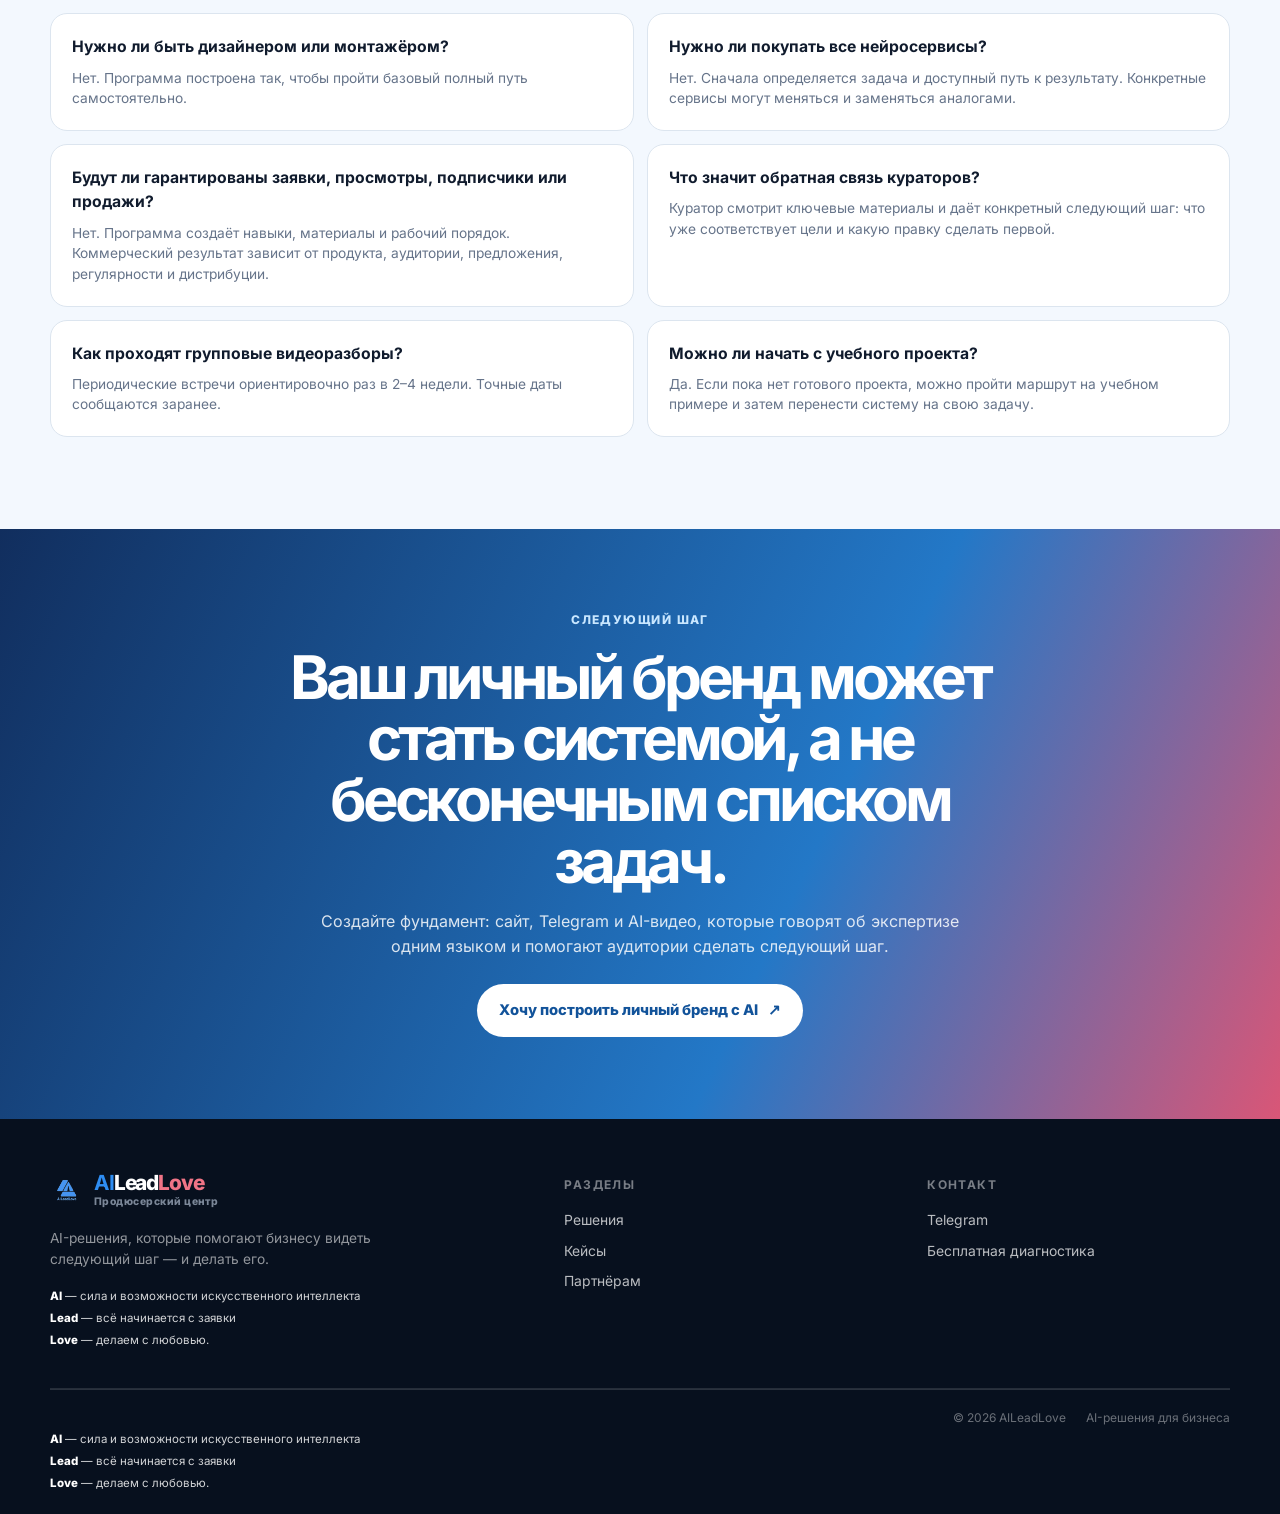
==== commit 2e5ddbe2: "Переместить расшифровку под описание в footer" ====
--- a/ai-training/index.html
+++ b/ai-training/index.html
@@ -26,4 +26,4 @@
 <section class="section white"><div class="wrap"><div class="price-box"><div><div class="eyebrow" style="color:#b8ddff">Стоимость и участие / 08</div><h2>Постройте фундамент личного бренда с AI.</h2><p>В стоимость входят 3 недели обучения, 6 записанных уроков, рабочая тетрадь, библиотека промптов, обратная связь кураторов, периодические групповые видеоразборы и финальный проект.</p></div><div><div class="price">59 900 ₽</div><p>Полная программа</p><a class="button" href="https://t.me/lekslevin" target="_blank" rel="noopener noreferrer">Узнать о ближайшем старте <span>↗</span></a></div></div></div></section>
 <section class="section band" id="faq"><div class="wrap"><div class="section-head"><div class="eyebrow">FAQ / 09</div><h2>Частые <span class="accent">вопросы.</span></h2></div><div class="faq-grid"><div class="faq"><h3>Мне подойдёт программа, если у меня нет сайта и Telegram?</h3><p>Да. Путь построен последовательно: сначала позиционирование и сайт, затем упаковка Telegram, контент и видео.</p></div><div class="faq"><h3>Можно ли работать на реальном проекте?</h3><p>Да, если у вас есть право использовать материалы. Не загружайте пароли, ключи, персональные данные и коммерческую тайну без разрешения.</p></div><div class="faq"><h3>Нужно ли быть дизайнером или монтажёром?</h3><p>Нет. Программа построена так, чтобы пройти базовый полный путь самостоятельно.</p></div><div class="faq"><h3>Нужно ли покупать все нейросервисы?</h3><p>Нет. Сначала определяется задача и доступный путь к результату. Конкретные сервисы могут меняться и заменяться аналогами.</p></div><div class="faq"><h3>Будут ли гарантированы заявки, просмотры, подписчики или продажи?</h3><p>Нет. Программа создаёт навыки, материалы и рабочий порядок. Коммерческий результат зависит от продукта, аудитории, предложения, регулярности и дистрибуции.</p></div><div class="faq"><h3>Что значит обратная связь кураторов?</h3><p>Куратор смотрит ключевые материалы и даёт конкретный следующий шаг: что уже соответствует цели и какую правку сделать первой.</p></div><div class="faq"><h3>Как проходят групповые видеоразборы?</h3><p>Периодические встречи ориентировочно раз в 2–4 недели. Точные даты сообщаются заранее.</p></div><div class="faq"><h3>Можно ли начать с учебного проекта?</h3><p>Да. Если пока нет готового проекта, можно пройти маршрут на учебном примере и затем перенести систему на свою задачу.</p></div></div></div></section>
 <section class="closing"><div class="wrap"><div class="eyebrow" style="color:#c9e7ff">Следующий шаг</div><h2>Ваш личный бренд может стать системой, а не бесконечным списком задач.</h2><p>Создайте фундамент: сайт, Telegram и AI-видео, которые говорят об экспертизе одним языком и помогают аудитории сделать следующий шаг.</p><a class="button" href="https://t.me/lekslevin" target="_blank" rel="noopener noreferrer">Хочу построить личный бренд с AI <span>↗</span></a></div></section>
-</main><footer class="site-footer"><div class="shell footer-grid"><div><a class="wordmark footer-wordmark" href="../"><img src="../images/logo.png" alt="" width="30" height="30"><span class="brand-lockup"><span><b>AI</b>Lead<span class="wordmark-love">Love</span></span><small class="brand-subtitle">Продюсерский центр</small></span></a><p>AI-решения, которые помогают бизнесу видеть следующий шаг — и делать его.</p></div><div><h4>Разделы</h4><a href="../#services">Решения</a><a href="../cases/">Кейсы</a><a href="../partners/">Партнёрам</a></div><div><h4>Контакт</h4><a href="https://t.me/lekslevin" target="_blank" rel="noopener noreferrer">Telegram</a><a href="../#contact">Бесплатная диагностика</a></div></div><div class="shell footer-bottom"><div class="footer-meaning"><span><b>AI</b> — сила и возможности искусственного интеллекта</span><span><b>Lead</b> — всё начинается с заявки</span><span><b>Love</b> — делаем с любовью.</span></div><div class="footer-meta"><span>© 2026 AILeadLove</span><span>AI-решения для бизнеса</span></div></div></footer><script>const b=document.querySelector('.menu'),l=document.querySelector('.links');if(b&&l){b.addEventListener('click',()=>{const o=l.classList.toggle('open');b.setAttribute('aria-expanded',String(o))});l.addEventListener('click',e=>{if(e.target.tagName==='A'){l.classList.remove('open');b.setAttribute('aria-expanded','false')}})}</script><script>const t=document.querySelector(".menu-toggle"),m=document.querySelector(".site-menu");if(t&&m)t.addEventListener("click",()=>{const o=m.classList.toggle("is-open");t.setAttribute("aria-expanded",String(o))});</script></body></html>+</main><footer class="site-footer"><div class="shell footer-grid"><div><a class="wordmark footer-wordmark" href="../"><img src="../images/logo.png" alt="" width="30" height="30"><span class="brand-lockup"><span><b>AI</b>Lead<span class="wordmark-love">Love</span></span><small class="brand-subtitle">Продюсерский центр</small></span></a><p>AI-решения, которые помогают бизнесу видеть следующий шаг — и делать его.</p><div class="footer-meaning"><span><b>AI</b> — сила и возможности искусственного интеллекта</span><span><b>Lead</b> — всё начинается с заявки</span><span><b>Love</b> — делаем с любовью.</span></div></div><div><h4>Разделы</h4><a href="../#services">Решения</a><a href="../cases/">Кейсы</a><a href="../partners/">Партнёрам</a></div><div><h4>Контакт</h4><a href="https://t.me/lekslevin" target="_blank" rel="noopener noreferrer">Telegram</a><a href="../#contact">Бесплатная диагностика</a></div></div><div class="shell footer-bottom"><div class="footer-meaning"><span><b>AI</b> — сила и возможности искусственного интеллекта</span><span><b>Lead</b> — всё начинается с заявки</span><span><b>Love</b> — делаем с любовью.</span></div><div class="footer-meta"><span>© 2026 AILeadLove</span><span>AI-решения для бизнеса</span></div></div></footer><script>const b=document.querySelector('.menu'),l=document.querySelector('.links');if(b&&l){b.addEventListener('click',()=>{const o=l.classList.toggle('open');b.setAttribute('aria-expanded',String(o))});l.addEventListener('click',e=>{if(e.target.tagName==='A'){l.classList.remove('open');b.setAttribute('aria-expanded','false')}})}</script><script>const t=document.querySelector(".menu-toggle"),m=document.querySelector(".site-menu");if(t&&m)t.addEventListener("click",()=>{const o=m.classList.toggle("is-open");t.setAttribute("aria-expanded",String(o))});</script></body></html>
--- a/premium.css
+++ b/premium.css
@@ -18,3 +18,10 @@
 
 /* v8 global brand shell */
 .brand-lockup{display:flex;align-items:center;gap:10px}.brand-subtitle{display:block;margin-left:2px;color:#7b8798;font-size:.56rem;font-weight:800;letter-spacing:.08em;text-transform:uppercase;line-height:1.15;white-space:nowrap}.footer-meaning{display:flex;flex-wrap:wrap;gap:8px 22px;margin-bottom:10px;color:rgba(16,27,45,.65);font-size:.72rem;line-height:1.45}.footer-meaning b{color:var(--ink);font-weight:900}.footer-meta{display:flex;justify-content:space-between;gap:20px}.floating-hearts{position:fixed;inset:0;z-index:1;pointer-events:none;overflow:hidden}.heart{position:absolute;bottom:-30px;color:var(--coral);font-size:14px;opacity:.14;animation:floatHeartV8 linear infinite}.heart-1{left:7%;animation-duration:18s;animation-delay:-3s}.heart-2{left:19%;font-size:11px;animation-duration:24s;animation-delay:-12s}.heart-3{left:33%;font-size:18px;animation-duration:21s;animation-delay:-7s}.heart-4{left:48%;font-size:12px;animation-duration:26s;animation-delay:-18s}.heart-5{left:63%;font-size:16px;animation-duration:20s;animation-delay:-9s}.heart-6{left:76%;font-size:11px;animation-duration:23s;animation-delay:-15s}.heart-7{left:88%;font-size:17px;animation-duration:19s;animation-delay:-4s}.heart-8{left:42%;font-size:10px;animation-duration:27s;animation-delay:-21s}@keyframes floatHeartV8{0%{transform:translate3d(0,0,0) rotate(0deg);opacity:0}12%{opacity:.14}50%{transform:translate3d(16px,-52vh,0) rotate(12deg)}88%{opacity:.12}100%{transform:translate3d(-10px,-112vh,0) rotate(-14deg);opacity:0}}.wrap{width:min(1180px,calc(100% - 64px));margin-left:auto;margin-right:auto}.hero,.page-hero{overflow:hidden}.hero>.wrap,.page-hero>.shell{width:min(1180px,calc(100% - 64px));margin-left:auto;margin-right:auto}@media(max-width:900px){.brand-subtitle{display:block;font-size:.46rem;letter-spacing:.05em}}@media(max-width:600px){.wrap,.hero>.wrap,.page-hero>.shell{width:calc(100% - 32px)}.footer-meaning{display:block}.footer-meaning span{display:block;margin-top:5px}.footer-meta{display:block}.footer-meta span{display:block;margin-top:5px}}
+/* Brand descriptor: directly below AILeadLove, half-size */
+.brand-lockup{display:flex;flex-direction:column;align-items:flex-start;gap:0;line-height:1}
+.brand-subtitle{margin:3px 0 0;font-size:.65rem;line-height:1.1;letter-spacing:.045em;text-transform:none}
+@media(max-width:900px){.brand-subtitle{display:block;font-size:.55rem}}
+
+/* Footer meaning sits directly below the brand description */
+.site-footer .footer-meaning{margin-top:18px;margin-bottom:0;color:rgba(255,255,255,.82);font-size:.72rem;line-height:1.55;display:block}.site-footer .footer-meaning span{display:block;margin-top:4px}.site-footer .footer-meaning b{color:#fff}.site-footer .footer-meta{display:flex;justify-content:space-between;gap:20px}
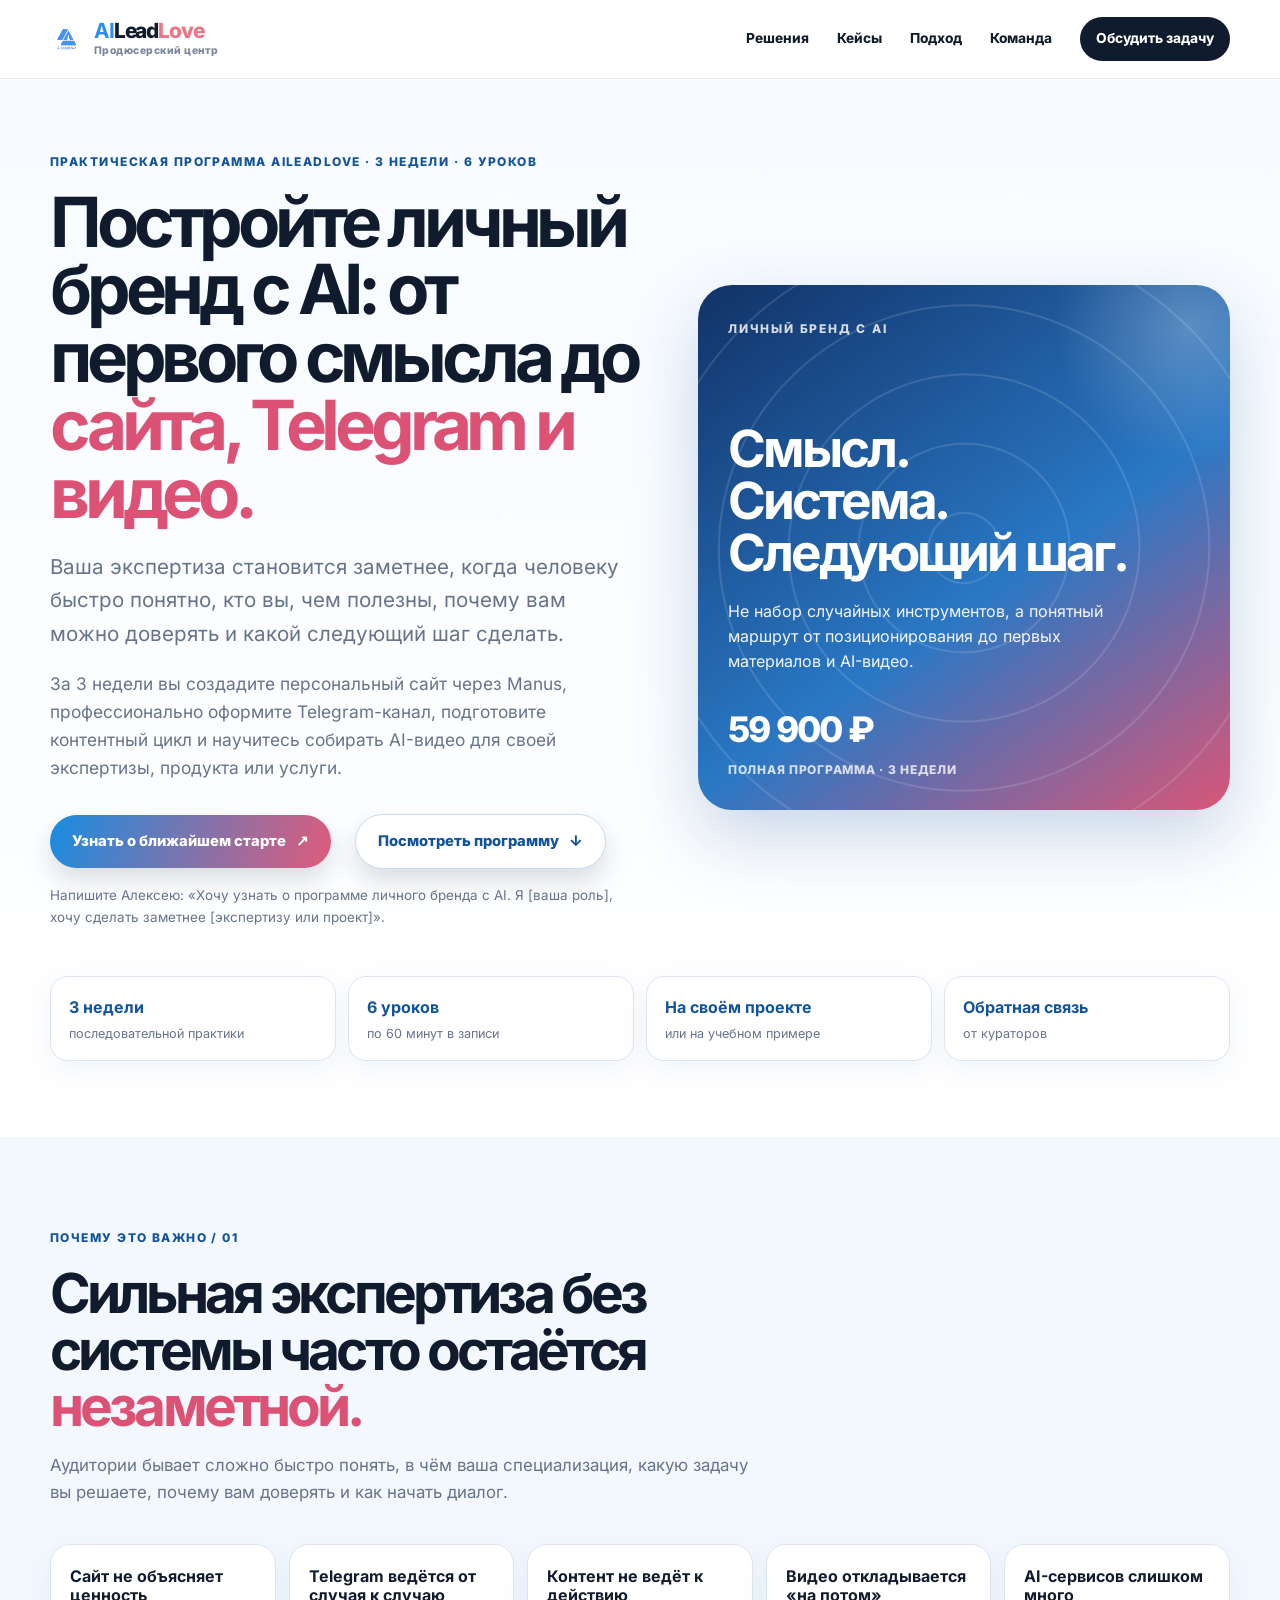
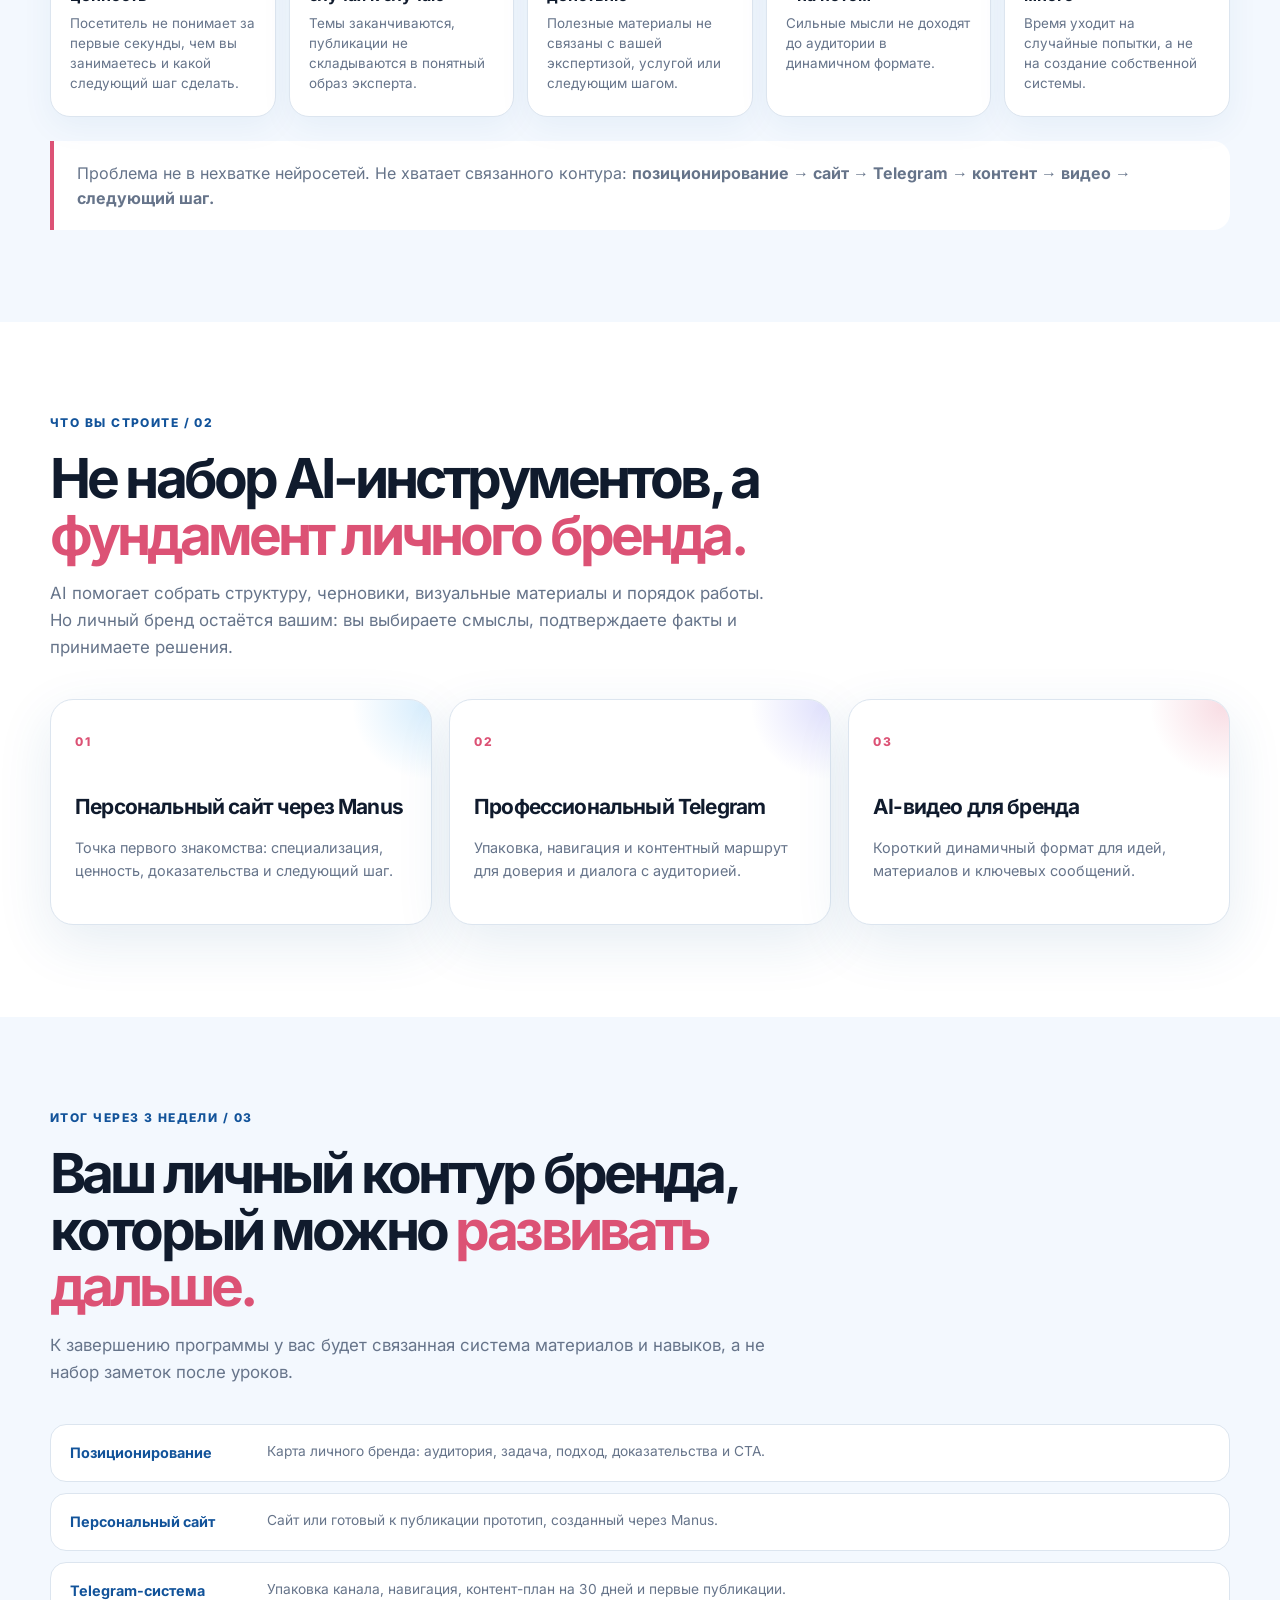
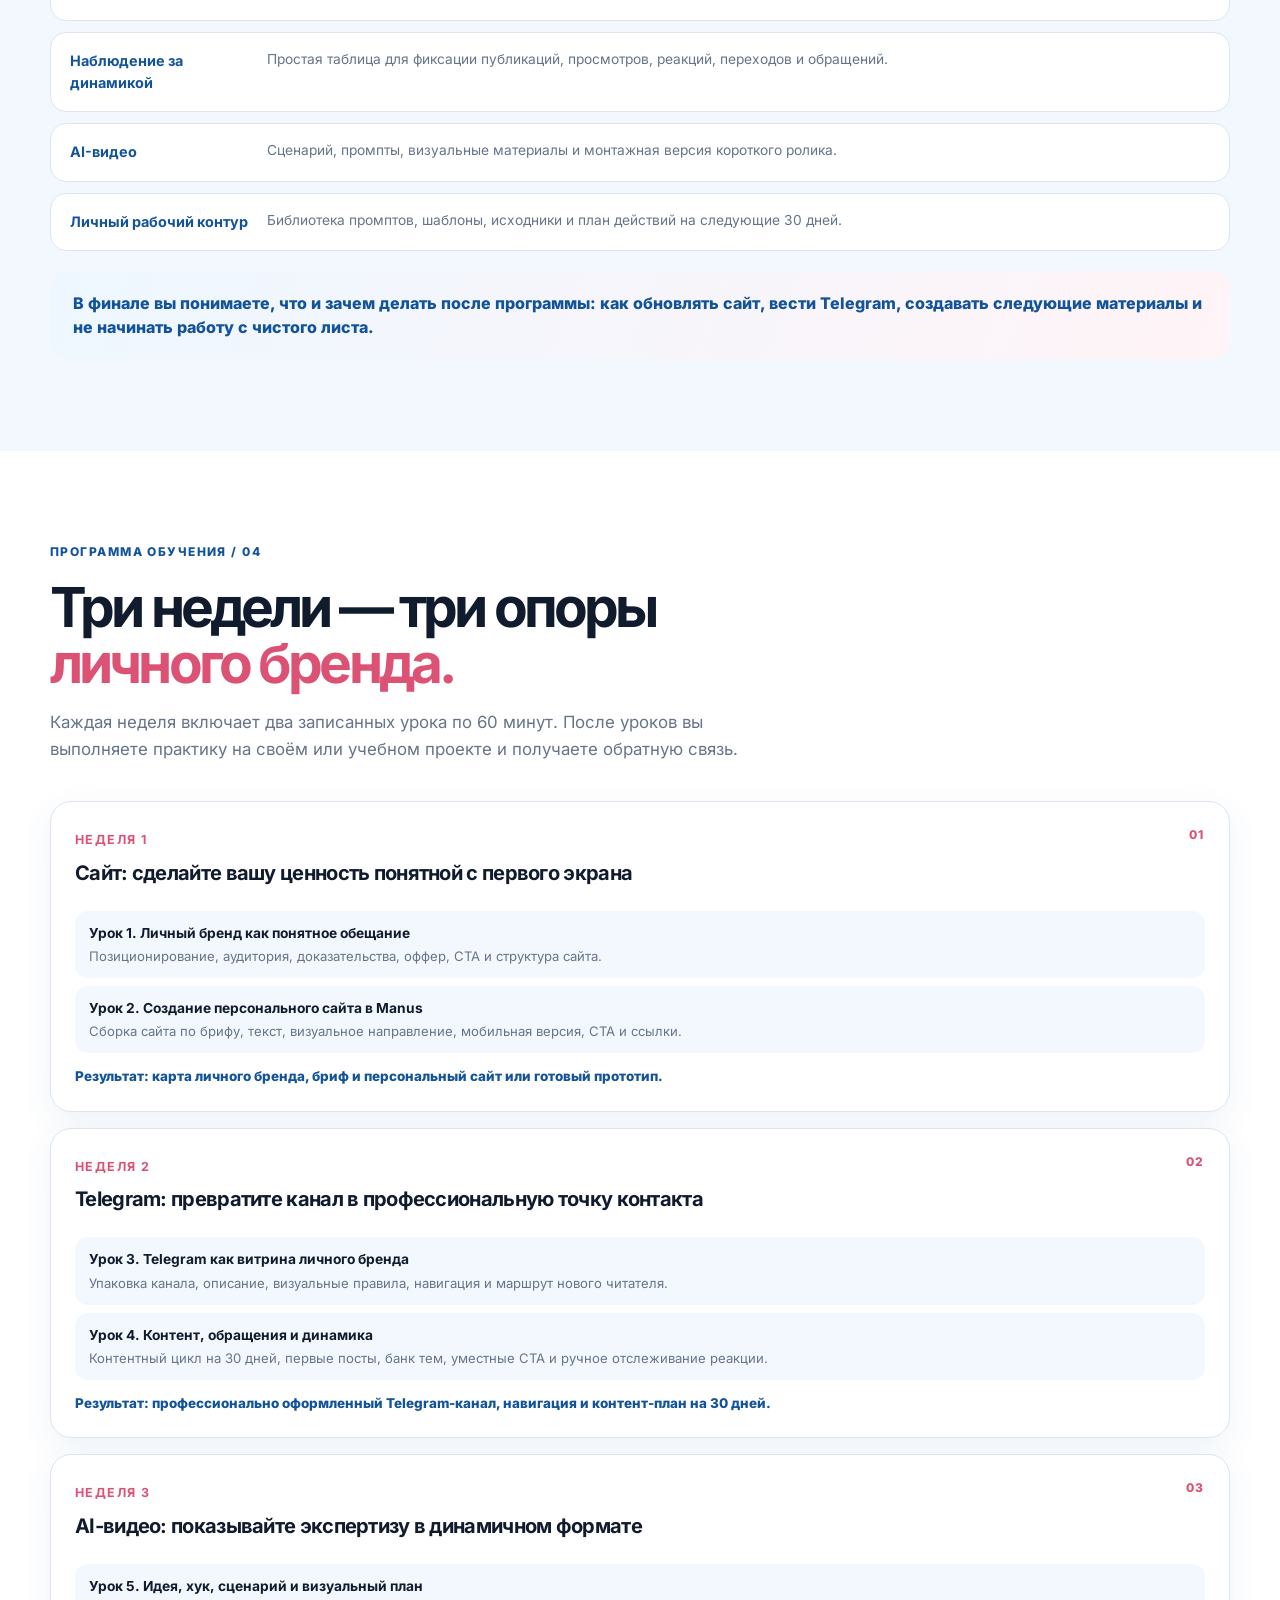
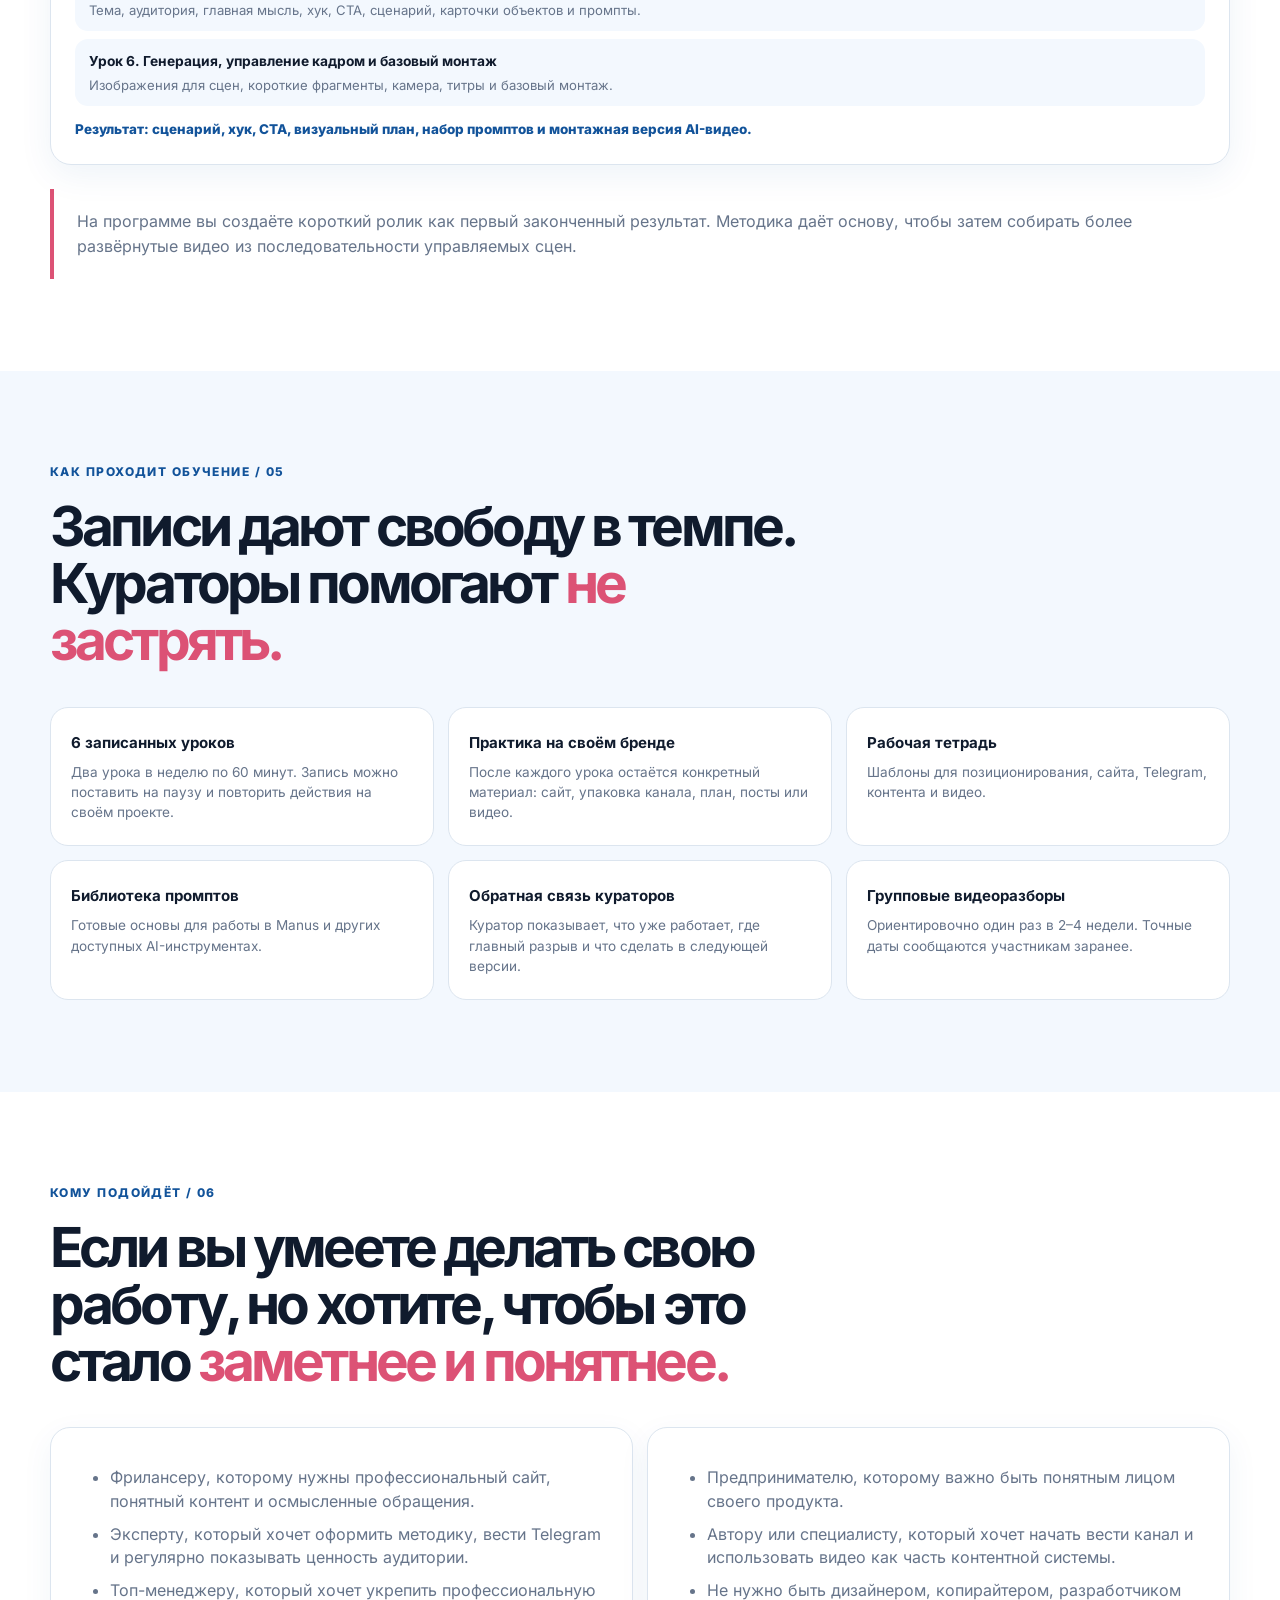
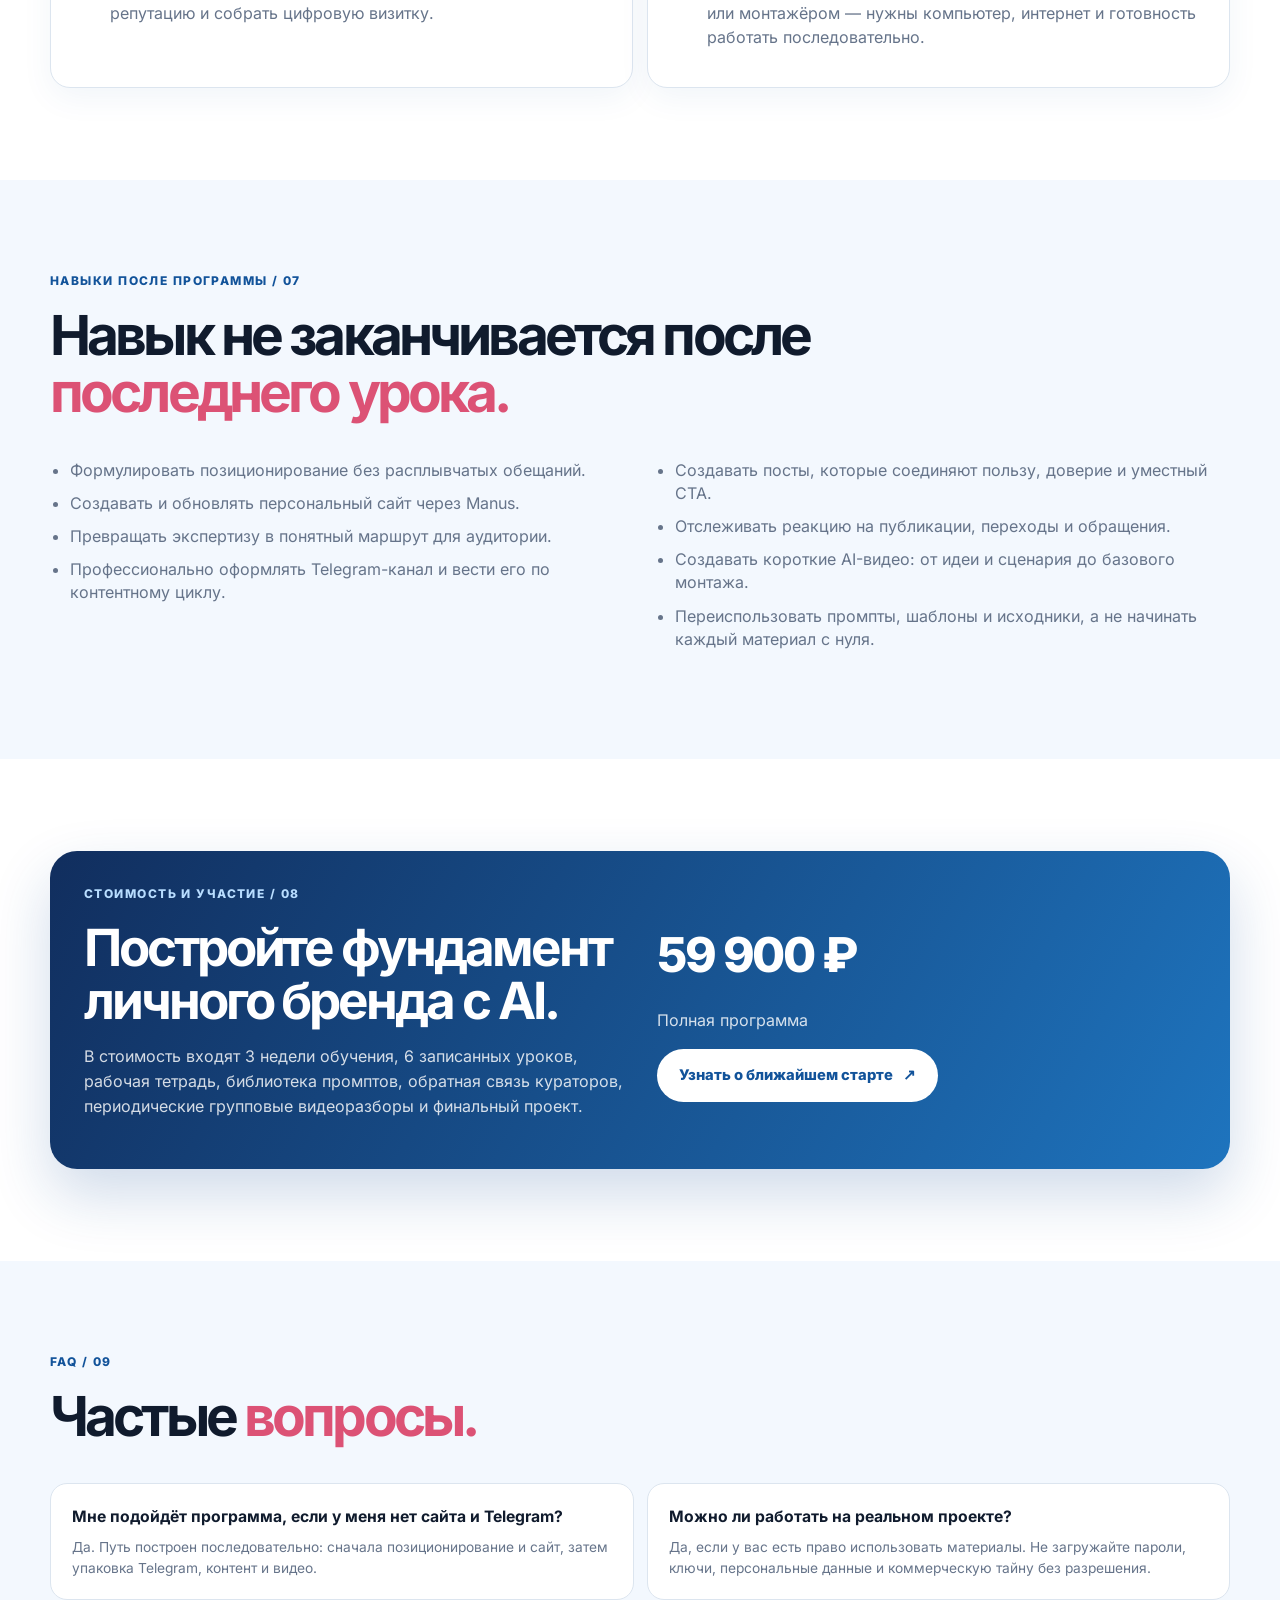
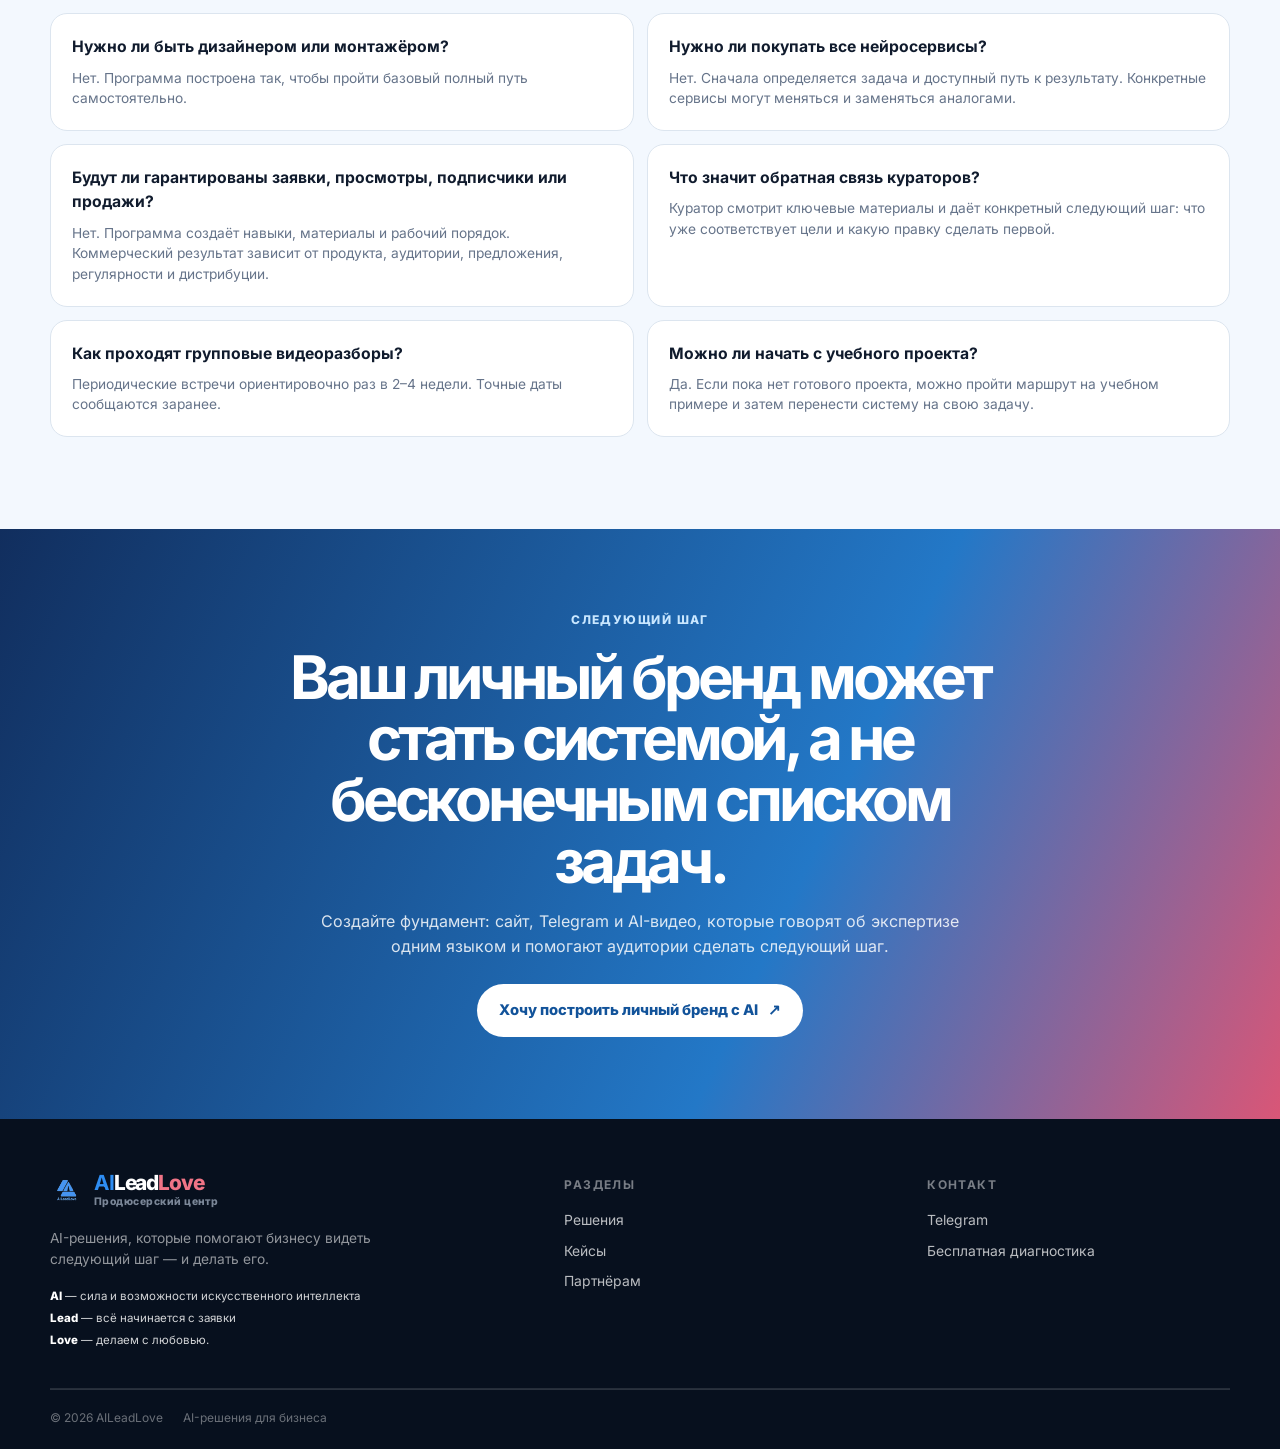
==== commit 4796bc5c: "Убрать нижний дубль расшифровки footer" ====
--- a/ai-training/index.html
+++ b/ai-training/index.html
@@ -26,4 +26,4 @@
 <section class="section white"><div class="wrap"><div class="price-box"><div><div class="eyebrow" style="color:#b8ddff">Стоимость и участие / 08</div><h2>Постройте фундамент личного бренда с AI.</h2><p>В стоимость входят 3 недели обучения, 6 записанных уроков, рабочая тетрадь, библиотека промптов, обратная связь кураторов, периодические групповые видеоразборы и финальный проект.</p></div><div><div class="price">59 900 ₽</div><p>Полная программа</p><a class="button" href="https://t.me/lekslevin" target="_blank" rel="noopener noreferrer">Узнать о ближайшем старте <span>↗</span></a></div></div></div></section>
 <section class="section band" id="faq"><div class="wrap"><div class="section-head"><div class="eyebrow">FAQ / 09</div><h2>Частые <span class="accent">вопросы.</span></h2></div><div class="faq-grid"><div class="faq"><h3>Мне подойдёт программа, если у меня нет сайта и Telegram?</h3><p>Да. Путь построен последовательно: сначала позиционирование и сайт, затем упаковка Telegram, контент и видео.</p></div><div class="faq"><h3>Можно ли работать на реальном проекте?</h3><p>Да, если у вас есть право использовать материалы. Не загружайте пароли, ключи, персональные данные и коммерческую тайну без разрешения.</p></div><div class="faq"><h3>Нужно ли быть дизайнером или монтажёром?</h3><p>Нет. Программа построена так, чтобы пройти базовый полный путь самостоятельно.</p></div><div class="faq"><h3>Нужно ли покупать все нейросервисы?</h3><p>Нет. Сначала определяется задача и доступный путь к результату. Конкретные сервисы могут меняться и заменяться аналогами.</p></div><div class="faq"><h3>Будут ли гарантированы заявки, просмотры, подписчики или продажи?</h3><p>Нет. Программа создаёт навыки, материалы и рабочий порядок. Коммерческий результат зависит от продукта, аудитории, предложения, регулярности и дистрибуции.</p></div><div class="faq"><h3>Что значит обратная связь кураторов?</h3><p>Куратор смотрит ключевые материалы и даёт конкретный следующий шаг: что уже соответствует цели и какую правку сделать первой.</p></div><div class="faq"><h3>Как проходят групповые видеоразборы?</h3><p>Периодические встречи ориентировочно раз в 2–4 недели. Точные даты сообщаются заранее.</p></div><div class="faq"><h3>Можно ли начать с учебного проекта?</h3><p>Да. Если пока нет готового проекта, можно пройти маршрут на учебном примере и затем перенести систему на свою задачу.</p></div></div></div></section>
 <section class="closing"><div class="wrap"><div class="eyebrow" style="color:#c9e7ff">Следующий шаг</div><h2>Ваш личный бренд может стать системой, а не бесконечным списком задач.</h2><p>Создайте фундамент: сайт, Telegram и AI-видео, которые говорят об экспертизе одним языком и помогают аудитории сделать следующий шаг.</p><a class="button" href="https://t.me/lekslevin" target="_blank" rel="noopener noreferrer">Хочу построить личный бренд с AI <span>↗</span></a></div></section>
-</main><footer class="site-footer"><div class="shell footer-grid"><div><a class="wordmark footer-wordmark" href="../"><img src="../images/logo.png" alt="" width="30" height="30"><span class="brand-lockup"><span><b>AI</b>Lead<span class="wordmark-love">Love</span></span><small class="brand-subtitle">Продюсерский центр</small></span></a><p>AI-решения, которые помогают бизнесу видеть следующий шаг — и делать его.</p><div class="footer-meaning"><span><b>AI</b> — сила и возможности искусственного интеллекта</span><span><b>Lead</b> — всё начинается с заявки</span><span><b>Love</b> — делаем с любовью.</span></div></div><div><h4>Разделы</h4><a href="../#services">Решения</a><a href="../cases/">Кейсы</a><a href="../partners/">Партнёрам</a></div><div><h4>Контакт</h4><a href="https://t.me/lekslevin" target="_blank" rel="noopener noreferrer">Telegram</a><a href="../#contact">Бесплатная диагностика</a></div></div><div class="shell footer-bottom"><div class="footer-meaning"><span><b>AI</b> — сила и возможности искусственного интеллекта</span><span><b>Lead</b> — всё начинается с заявки</span><span><b>Love</b> — делаем с любовью.</span></div><div class="footer-meta"><span>© 2026 AILeadLove</span><span>AI-решения для бизнеса</span></div></div></footer><script>const b=document.querySelector('.menu'),l=document.querySelector('.links');if(b&&l){b.addEventListener('click',()=>{const o=l.classList.toggle('open');b.setAttribute('aria-expanded',String(o))});l.addEventListener('click',e=>{if(e.target.tagName==='A'){l.classList.remove('open');b.setAttribute('aria-expanded','false')}})}</script><script>const t=document.querySelector(".menu-toggle"),m=document.querySelector(".site-menu");if(t&&m)t.addEventListener("click",()=>{const o=m.classList.toggle("is-open");t.setAttribute("aria-expanded",String(o))});</script></body></html>+</main><footer class="site-footer"><div class="shell footer-grid"><div><a class="wordmark footer-wordmark" href="../"><img src="../images/logo.png" alt="" width="30" height="30"><span class="brand-lockup"><span><b>AI</b>Lead<span class="wordmark-love">Love</span></span><small class="brand-subtitle">Продюсерский центр</small></span></a><p>AI-решения, которые помогают бизнесу видеть следующий шаг — и делать его.</p><div class="footer-meaning"><span><b>AI</b> — сила и возможности искусственного интеллекта</span><span><b>Lead</b> — всё начинается с заявки</span><span><b>Love</b> — делаем с любовью.</span></div></div><div><h4>Разделы</h4><a href="../#services">Решения</a><a href="../cases/">Кейсы</a><a href="../partners/">Партнёрам</a></div><div><h4>Контакт</h4><a href="https://t.me/lekslevin" target="_blank" rel="noopener noreferrer">Telegram</a><a href="../#contact">Бесплатная диагностика</a></div></div><div class="shell footer-bottom"><div class="footer-meta"><span>© 2026 AILeadLove</span><span>AI-решения для бизнеса</span></div></div></footer><script>const b=document.querySelector('.menu'),l=document.querySelector('.links');if(b&&l){b.addEventListener('click',()=>{const o=l.classList.toggle('open');b.setAttribute('aria-expanded',String(o))});l.addEventListener('click',e=>{if(e.target.tagName==='A'){l.classList.remove('open');b.setAttribute('aria-expanded','false')}})}</script><script>const t=document.querySelector(".menu-toggle"),m=document.querySelector(".site-menu");if(t&&m)t.addEventListener("click",()=>{const o=m.classList.toggle("is-open");t.setAttribute("aria-expanded",String(o))});</script></body></html>
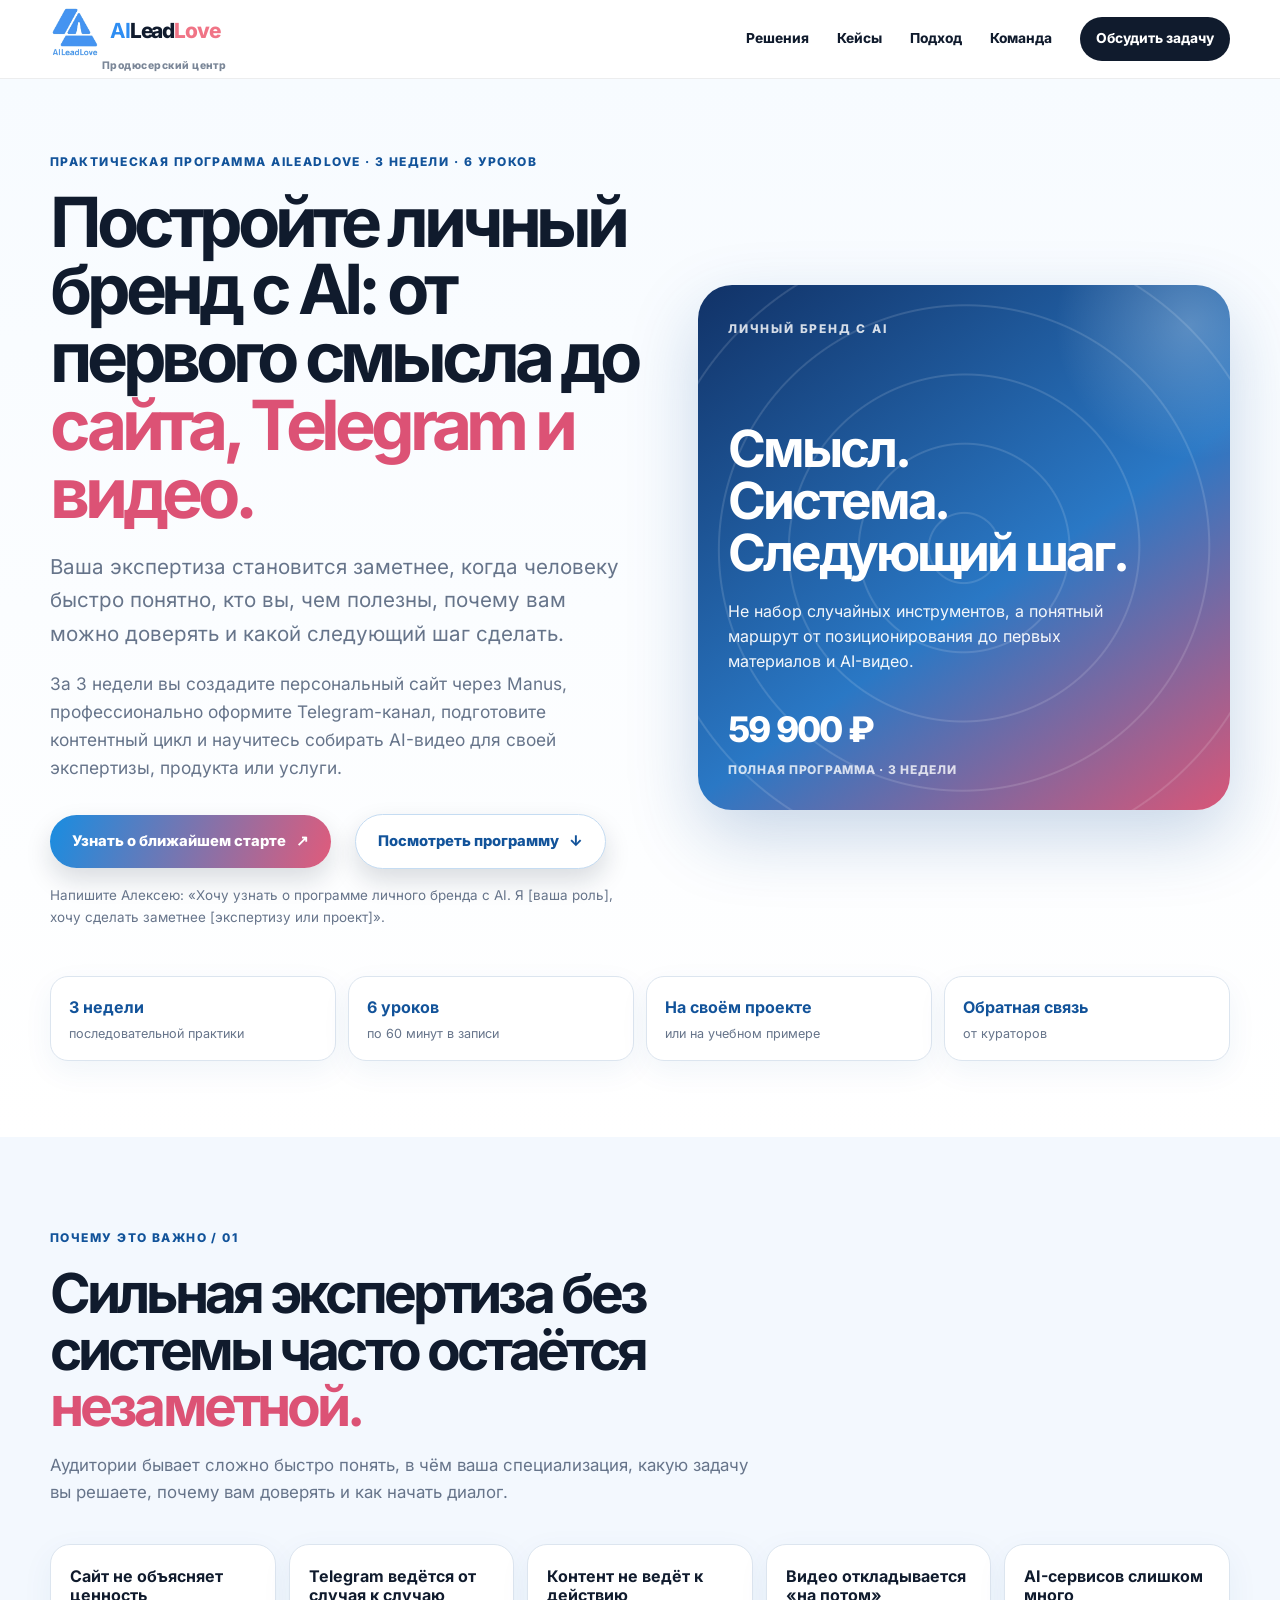
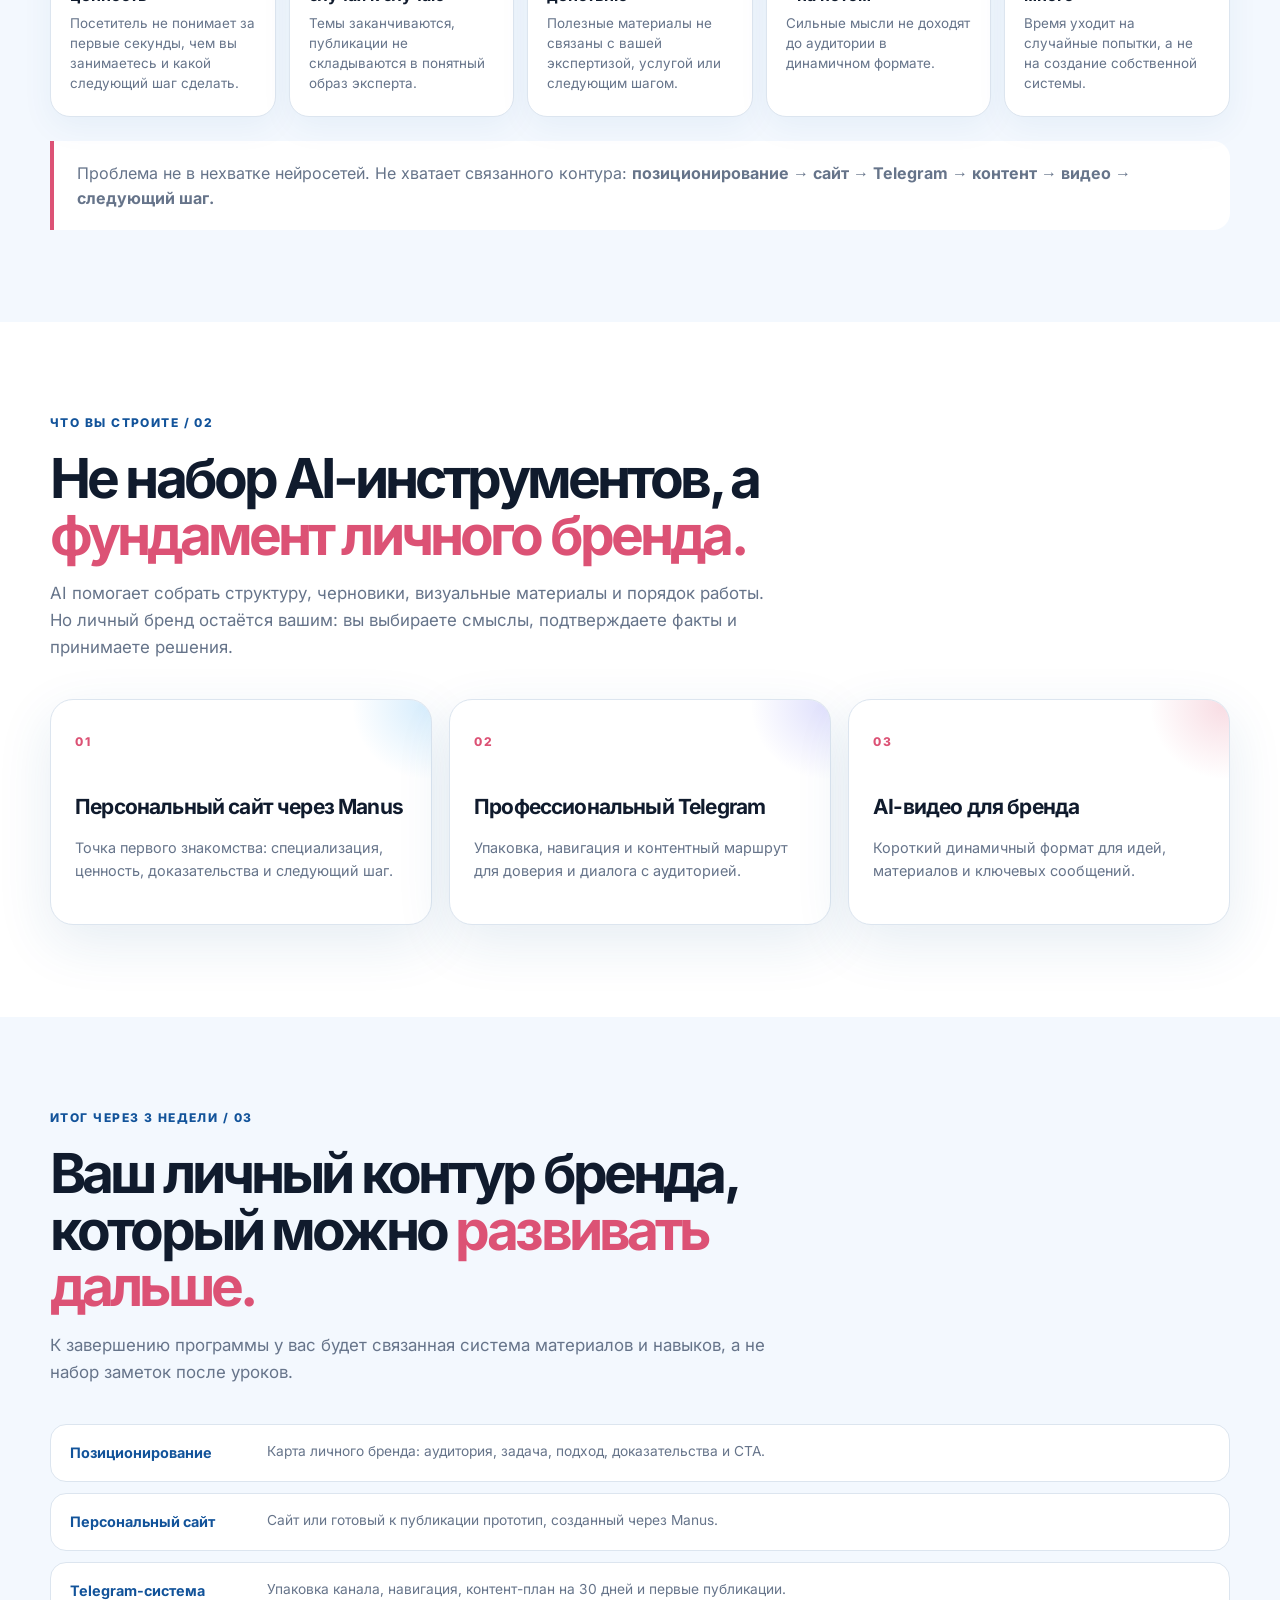
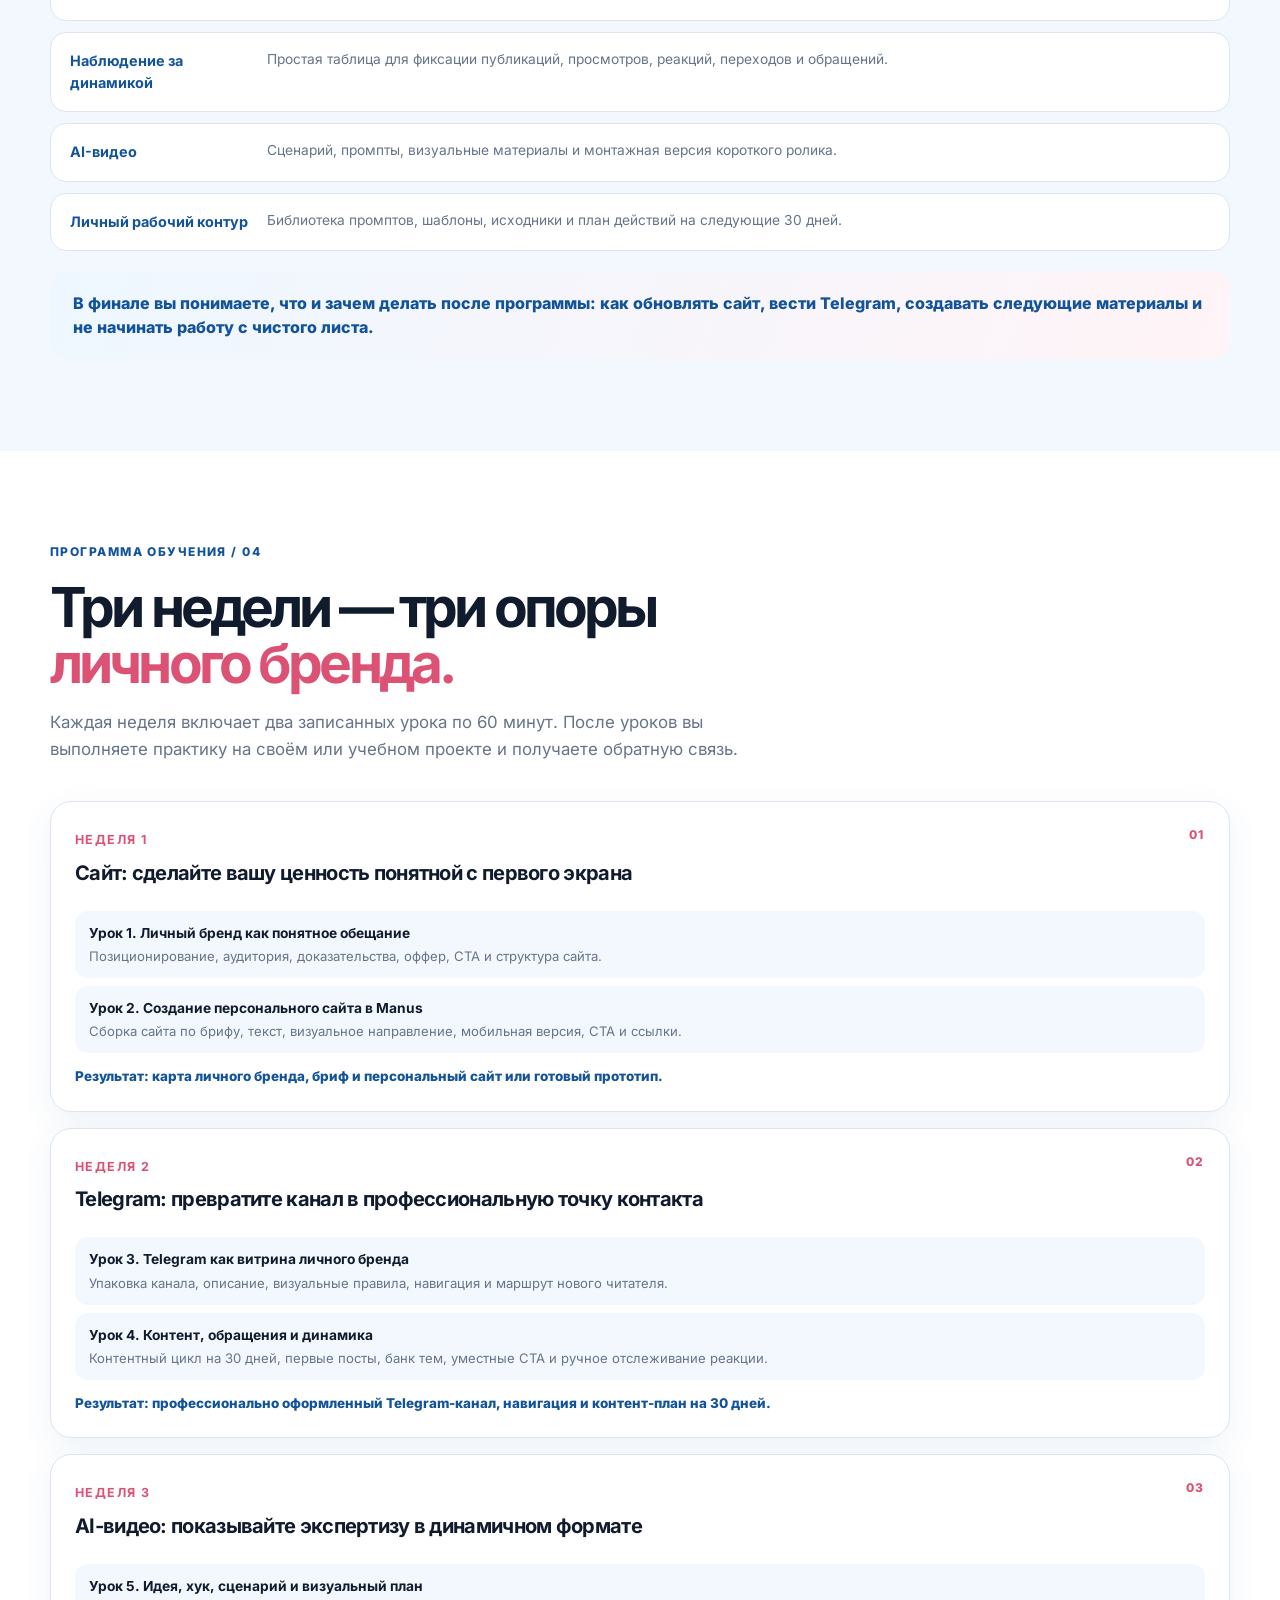
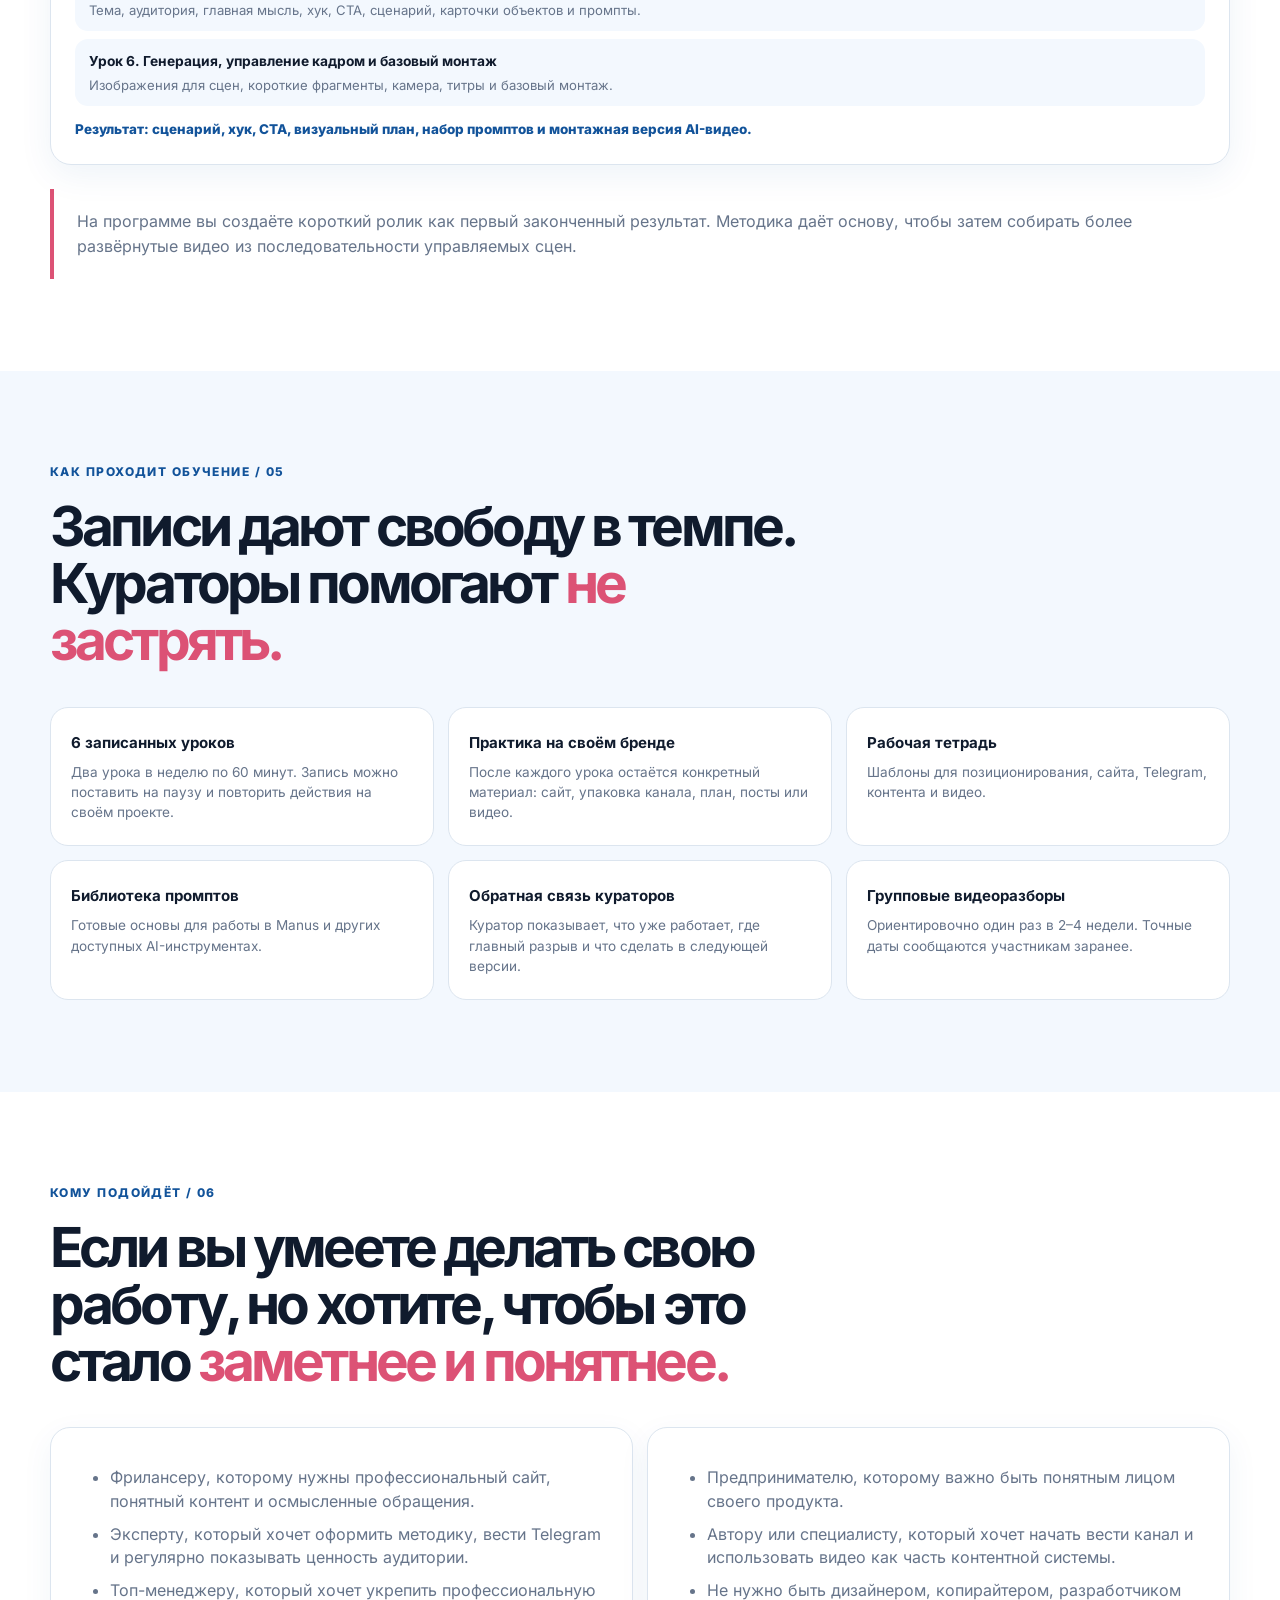
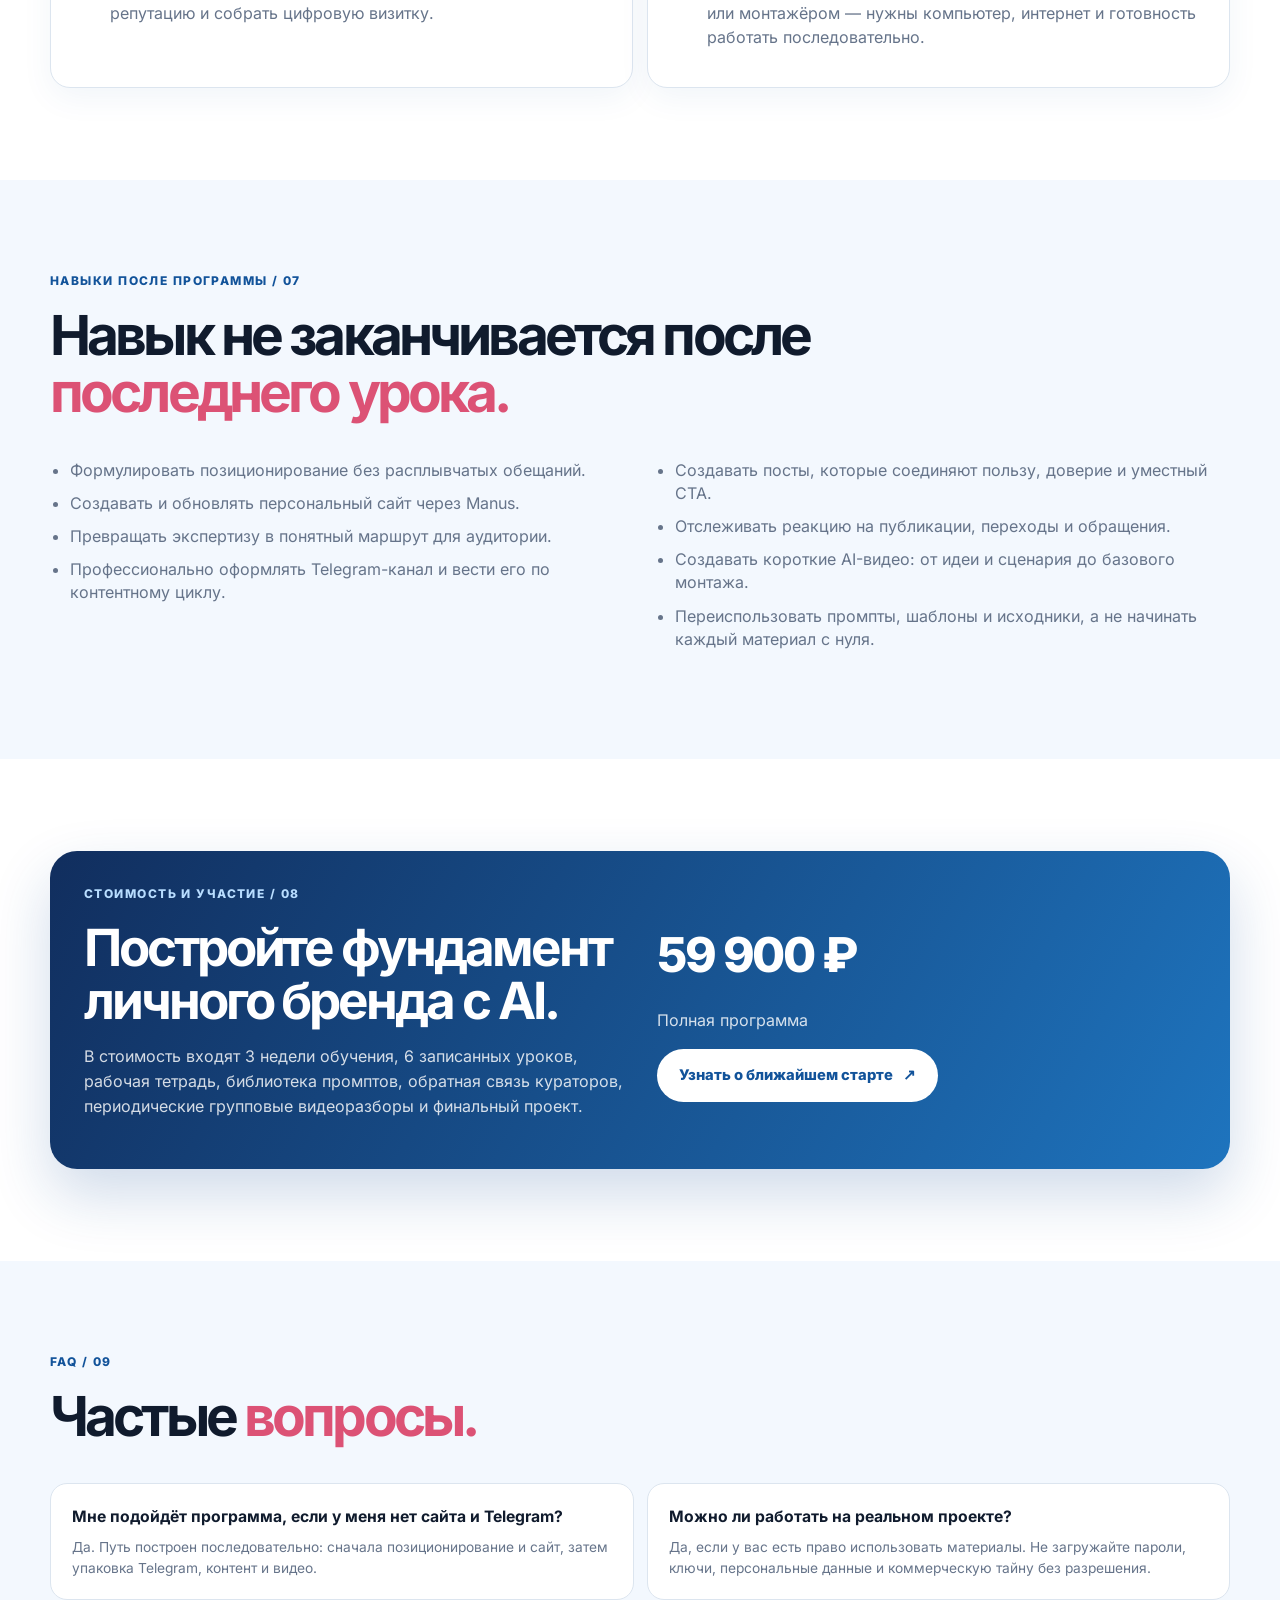
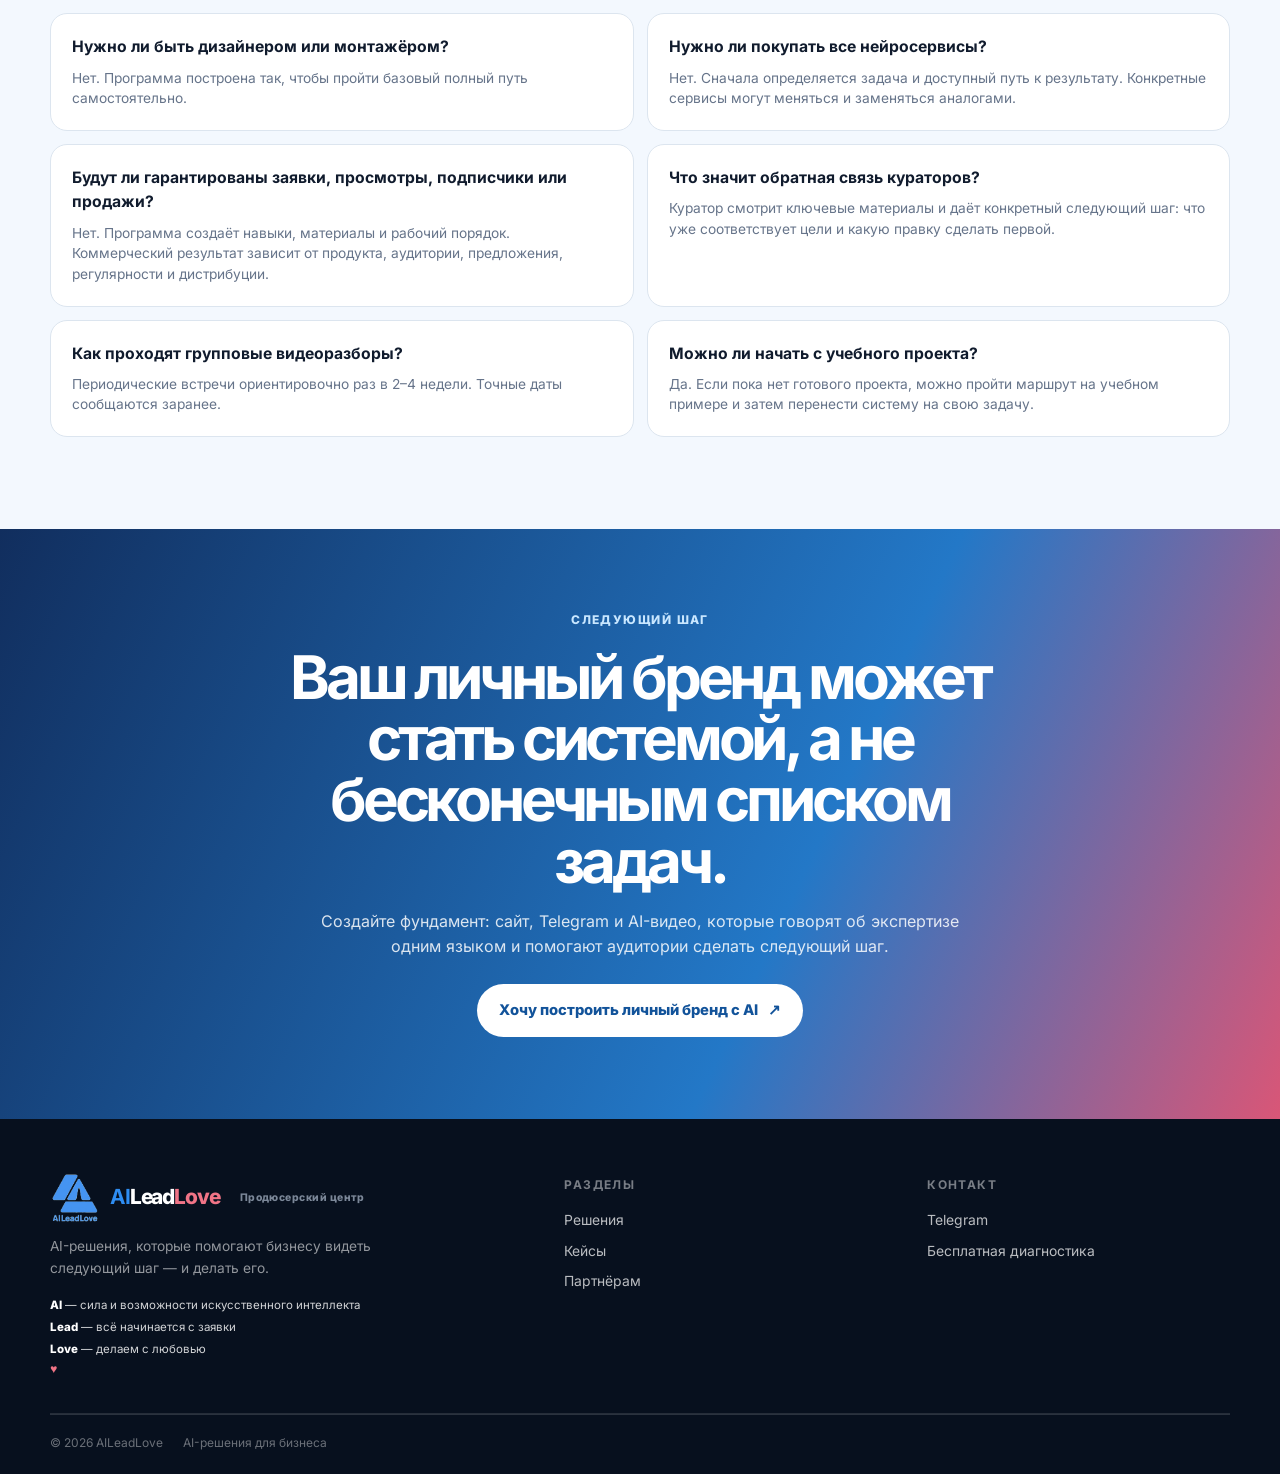
==== commit df36ec75: "Увеличить логотип и обновить footer" ====
--- a/ai-training/index.html
+++ b/ai-training/index.html
@@ -13,7 +13,7 @@
 @media(max-width:620px){.wrap{width:min(100% - 30px,1160px)}.navin{min-height:70px}.brand{font-size:1.7rem}.menu{display:block}.links{display:none;position:absolute;left:15px;right:15px;top:70px;padding:14px;background:#fff;border:1px solid var(--line);border-radius:17px;box-shadow:var(--shadow);flex-direction:column;align-items:stretch;gap:0}.links.open{display:flex}.links li a{display:block;padding:13px 12px}.links .navcta{text-align:center}.hero{padding:45px 0 52px}.hero h1{font-size:clamp(2.45rem,12vw,3.6rem)}.hero-card{min-height:350px;padding:23px;border-radius:26px}.hero-card h2{font-size:2.1rem;margin-top:70px}.section{padding:67px 0}.section-head h2{font-size:2.35rem}.cards,.route,.format-grid,.faq-grid,.audience{grid-template-columns:1fr}.stats{grid-template-columns:1fr 1fr}.result-item{grid-template-columns:1fr;gap:5px}.week{padding:19px}.skills{columns:1}.price-box{grid-template-columns:1fr;padding:24px}.price-box .price{font-size:2.6rem}.footer-top{display:block}.footer-links{margin-top:20px}.footer-links a{padding:3px 0}.hero-actions{display:grid}.hero-actions .button{width:100%}}
 </style>
 <script type="application/ld+json">{"@context":"https://schema.org","@type":"Course","name":"Построение личного бренда с AI","description":"Практическая программа по созданию сайта, Telegram-системы, контента и AI-видео для личного бренда.","provider":{"@type":"Organization","name":"AILeadLove","url":"https://aileadlove.ru/"},"offers":{"@type":"Offer","price":"59900","priceCurrency":"RUB","url":"https://aileadlove.ru/ai-training/"}}</script>
-<link rel="stylesheet" href="../responsive-fix.css?v=20261109"><link rel="stylesheet" href="../premium.css?v=20261109"></head><body><div class="floating-hearts" aria-hidden="true"><span class="heart heart-1">♥</span><span class="heart heart-2">♥</span><span class="heart heart-3">♥</span><span class="heart heart-4">♥</span><span class="heart heart-5">♥</span><span class="heart heart-6">♥</span><span class="heart heart-7">♥</span><span class="heart heart-8">♥</span></div><header class="site-nav"><div class="shell nav-inner"><a class="wordmark" href="../"><img src="../images/logo.png" alt="" width="34" height="34"><span class="brand-lockup"><span><b>AI</b>Lead<span class="wordmark-love">Love</span></span><small class="brand-subtitle">Продюсерский центр</small></span></a><button class="menu-toggle" type="button" aria-label="Открыть меню" aria-expanded="false"><i></i><i></i><i></i></button><nav class="site-menu"><a href="../#services">Решения</a><a href="../cases/">Кейсы</a><a href="../#approach">Подход</a><a href="../#team">Команда</a><a class="nav-action" href="../#contact">Обсудить задачу</a></nav></div></header>
+<link rel="stylesheet" href="../responsive-fix.css?v=20261109"><link rel="stylesheet" href="../premium.css?v=20261109"></head><body><div class="floating-hearts" aria-hidden="true"><span class="heart heart-1">♥</span><span class="heart heart-2">♥</span><span class="heart heart-3">♥</span><span class="heart heart-4">♥</span><span class="heart heart-5">♥</span><span class="heart heart-6">♥</span><span class="heart heart-7">♥</span><span class="heart heart-8">♥</span></div><header class="site-nav"><div class="shell nav-inner"><a class="wordmark" href="../"><span class="brand-topline"><img src="../images/logo-cropped.png" alt="" width="34" height="34"><span class="brand-name"><b>AI</b>Lead<span class="wordmark-love">Love</span></span></span><small class="brand-subtitle">Продюсерский центр</small></a><button class="menu-toggle" type="button" aria-label="Открыть меню" aria-expanded="false"><i></i><i></i><i></i></button><nav class="site-menu"><a href="../#services">Решения</a><a href="../cases/">Кейсы</a><a href="../#approach">Подход</a><a href="../#team">Команда</a><a class="nav-action" href="../#contact">Обсудить задачу</a></nav></div></header>
 <main>
 <section class="hero"><div class="wrap hero-grid"><div><div class="eyebrow">Практическая программа AILeadLove · 3 недели · 6 уроков</div><h1>Постройте личный бренд с AI: от первого смысла до <span class="accent">сайта, Telegram и видео.</span></h1><p class="hero-lead">Ваша экспертиза становится заметнее, когда человеку быстро понятно, кто вы, чем полезны, почему вам можно доверять и какой следующий шаг сделать.</p><p>За 3 недели вы создадите персональный сайт через Manus, профессионально оформите Telegram-канал, подготовите контентный цикл и научитесь собирать AI-видео для своей экспертизы, продукта или услуги.</p><div class="hero-actions"><a class="button" href="https://t.me/lekslevin" target="_blank" rel="noopener noreferrer">Узнать о ближайшем старте <span>↗</span></a><a class="button secondary" href="#program">Посмотреть программу <span>↓</span></a></div><p class="hero-note">Напишите Алексею: «Хочу узнать о программе личного бренда с AI. Я [ваша роль], хочу сделать заметнее [экспертизу или проект]».</p></div><div class="hero-card" role="img" aria-label="Сайт, Telegram-канал и AI-видео как единая система личного бренда"><span class="card-label">Личный бренд с AI</span><h2>Смысл.<br>Система.<br>Следующий шаг.</h2><p>Не набор случайных инструментов, а понятный маршрут от позиционирования до первых материалов и AI-видео.</p><div class="price">59 900 ₽<small>полная программа · 3 недели</small></div></div></div><div class="wrap stats"><div class="stat"><b>3 недели</b><span>последовательной практики</span></div><div class="stat"><b>6 уроков</b><span>по 60 минут в записи</span></div><div class="stat"><b>На своём проекте</b><span>или на учебном примере</span></div><div class="stat"><b>Обратная связь</b><span>от кураторов</span></div></div></section>
 <section class="section band"><div class="wrap"><div class="section-head"><div class="eyebrow">Почему это важно / 01</div><h2>Сильная экспертиза без системы часто остаётся <span class="accent">незаметной.</span></h2><p>Аудитории бывает сложно быстро понять, в чём ваша специализация, какую задачу вы решаете, почему вам доверять и как начать диалог.</p></div><div class="cards"><div class="card"><b>Сайт не объясняет ценность</b><p>Посетитель не понимает за первые секунды, чем вы занимаетесь и какой следующий шаг сделать.</p></div><div class="card"><b>Telegram ведётся от случая к случаю</b><p>Темы заканчиваются, публикации не складываются в понятный образ эксперта.</p></div><div class="card"><b>Контент не ведёт к действию</b><p>Полезные материалы не связаны с вашей экспертизой, услугой или следующим шагом.</p></div><div class="card"><b>Видео откладывается «на потом»</b><p>Сильные мысли не доходят до аудитории в динамичном формате.</p></div><div class="card"><b>AI-сервисов слишком много</b><p>Время уходит на случайные попытки, а не на создание собственной системы.</p></div></div><div class="route-note">Проблема не в нехватке нейросетей. Не хватает связанного контура: <b>позиционирование → сайт → Telegram → контент → видео → следующий шаг.</b></div></div></section>
@@ -26,4 +26,4 @@
 <section class="section white"><div class="wrap"><div class="price-box"><div><div class="eyebrow" style="color:#b8ddff">Стоимость и участие / 08</div><h2>Постройте фундамент личного бренда с AI.</h2><p>В стоимость входят 3 недели обучения, 6 записанных уроков, рабочая тетрадь, библиотека промптов, обратная связь кураторов, периодические групповые видеоразборы и финальный проект.</p></div><div><div class="price">59 900 ₽</div><p>Полная программа</p><a class="button" href="https://t.me/lekslevin" target="_blank" rel="noopener noreferrer">Узнать о ближайшем старте <span>↗</span></a></div></div></div></section>
 <section class="section band" id="faq"><div class="wrap"><div class="section-head"><div class="eyebrow">FAQ / 09</div><h2>Частые <span class="accent">вопросы.</span></h2></div><div class="faq-grid"><div class="faq"><h3>Мне подойдёт программа, если у меня нет сайта и Telegram?</h3><p>Да. Путь построен последовательно: сначала позиционирование и сайт, затем упаковка Telegram, контент и видео.</p></div><div class="faq"><h3>Можно ли работать на реальном проекте?</h3><p>Да, если у вас есть право использовать материалы. Не загружайте пароли, ключи, персональные данные и коммерческую тайну без разрешения.</p></div><div class="faq"><h3>Нужно ли быть дизайнером или монтажёром?</h3><p>Нет. Программа построена так, чтобы пройти базовый полный путь самостоятельно.</p></div><div class="faq"><h3>Нужно ли покупать все нейросервисы?</h3><p>Нет. Сначала определяется задача и доступный путь к результату. Конкретные сервисы могут меняться и заменяться аналогами.</p></div><div class="faq"><h3>Будут ли гарантированы заявки, просмотры, подписчики или продажи?</h3><p>Нет. Программа создаёт навыки, материалы и рабочий порядок. Коммерческий результат зависит от продукта, аудитории, предложения, регулярности и дистрибуции.</p></div><div class="faq"><h3>Что значит обратная связь кураторов?</h3><p>Куратор смотрит ключевые материалы и даёт конкретный следующий шаг: что уже соответствует цели и какую правку сделать первой.</p></div><div class="faq"><h3>Как проходят групповые видеоразборы?</h3><p>Периодические встречи ориентировочно раз в 2–4 недели. Точные даты сообщаются заранее.</p></div><div class="faq"><h3>Можно ли начать с учебного проекта?</h3><p>Да. Если пока нет готового проекта, можно пройти маршрут на учебном примере и затем перенести систему на свою задачу.</p></div></div></div></section>
 <section class="closing"><div class="wrap"><div class="eyebrow" style="color:#c9e7ff">Следующий шаг</div><h2>Ваш личный бренд может стать системой, а не бесконечным списком задач.</h2><p>Создайте фундамент: сайт, Telegram и AI-видео, которые говорят об экспертизе одним языком и помогают аудитории сделать следующий шаг.</p><a class="button" href="https://t.me/lekslevin" target="_blank" rel="noopener noreferrer">Хочу построить личный бренд с AI <span>↗</span></a></div></section>
-</main><footer class="site-footer"><div class="shell footer-grid"><div><a class="wordmark footer-wordmark" href="../"><img src="../images/logo.png" alt="" width="30" height="30"><span class="brand-lockup"><span><b>AI</b>Lead<span class="wordmark-love">Love</span></span><small class="brand-subtitle">Продюсерский центр</small></span></a><p>AI-решения, которые помогают бизнесу видеть следующий шаг — и делать его.</p><div class="footer-meaning"><span><b>AI</b> — сила и возможности искусственного интеллекта</span><span><b>Lead</b> — всё начинается с заявки</span><span><b>Love</b> — делаем с любовью.</span></div></div><div><h4>Разделы</h4><a href="../#services">Решения</a><a href="../cases/">Кейсы</a><a href="../partners/">Партнёрам</a></div><div><h4>Контакт</h4><a href="https://t.me/lekslevin" target="_blank" rel="noopener noreferrer">Telegram</a><a href="../#contact">Бесплатная диагностика</a></div></div><div class="shell footer-bottom"><div class="footer-meta"><span>© 2026 AILeadLove</span><span>AI-решения для бизнеса</span></div></div></footer><script>const b=document.querySelector('.menu'),l=document.querySelector('.links');if(b&&l){b.addEventListener('click',()=>{const o=l.classList.toggle('open');b.setAttribute('aria-expanded',String(o))});l.addEventListener('click',e=>{if(e.target.tagName==='A'){l.classList.remove('open');b.setAttribute('aria-expanded','false')}})}</script><script>const t=document.querySelector(".menu-toggle"),m=document.querySelector(".site-menu");if(t&&m)t.addEventListener("click",()=>{const o=m.classList.toggle("is-open");t.setAttribute("aria-expanded",String(o))});</script></body></html>+</main><footer class="site-footer"><div class="shell footer-grid"><div><a class="wordmark footer-wordmark" href="../"><span class="brand-topline"><img src="../images/logo-cropped.png" alt="" width="30" height="30"><span class="brand-name"><b>AI</b>Lead<span class="wordmark-love">Love</span></span><small class="brand-subtitle footer-brand-subtitle">Продюсерский центр</small></span></a><p>AI-решения, которые помогают бизнесу видеть следующий шаг — и делать его.</p><div class="footer-meaning"><span><b>AI</b> — сила и возможности искусственного интеллекта</span><span><b>Lead</b> — всё начинается с заявки</span><span><b>Love</b> — делаем с любовью <span class="heart-pulse" aria-hidden="true">♥</span></span></div></div><div><h4>Разделы</h4><a href="../#services">Решения</a><a href="../cases/">Кейсы</a><a href="../partners/">Партнёрам</a></div><div><h4>Контакт</h4><a href="https://t.me/lekslevin" target="_blank" rel="noopener noreferrer">Telegram</a><a href="../#contact">Бесплатная диагностика</a></div></div><div class="shell footer-bottom"><div class="footer-meta"><span>© 2026 AILeadLove</span><span>AI-решения для бизнеса</span></div></div></footer><script>const b=document.querySelector('.menu'),l=document.querySelector('.links');if(b&&l){b.addEventListener('click',()=>{const o=l.classList.toggle('open');b.setAttribute('aria-expanded',String(o))});l.addEventListener('click',e=>{if(e.target.tagName==='A'){l.classList.remove('open');b.setAttribute('aria-expanded','false')}})}</script><script>const t=document.querySelector(".menu-toggle"),m=document.querySelector(".site-menu");if(t&&m)t.addEventListener("click",()=>{const o=m.classList.toggle("is-open");t.setAttribute("aria-expanded",String(o))});</script></body></html>
--- a/premium.css
+++ b/premium.css
@@ -25,3 +25,31 @@
 
 /* Footer meaning sits directly below the brand description */
 .site-footer .footer-meaning{margin-top:18px;margin-bottom:0;color:rgba(255,255,255,.82);font-size:.72rem;line-height:1.55;display:block}.site-footer .footer-meaning span{display:block;margin-top:4px}.site-footer .footer-meaning b{color:#fff}.site-footer .footer-meta{display:flex;justify-content:space-between;gap:20px}
+
+/* Centered trust statement without category labels */
+.trust-inner{justify-content:center;text-align:center}.trust-lead{margin:0;max-width:820px;text-align:center}
+
+/* v11 brand lockup: descriptor is under the company name */
+.wordmark{display:flex;flex-direction:column;align-items:flex-start;gap:0}.brand-topline{display:flex;align-items:center;gap:10px;line-height:1}.brand-name{font-size:1.3rem;font-weight:900;letter-spacing:-.055em;white-space:nowrap}.brand-subtitle{display:block;margin:3px 0 0 44px;color:#7b8798;font-size:.65rem;line-height:1.1;letter-spacing:.045em;text-transform:none;white-space:nowrap}@media(max-width:900px){.brand-subtitle{font-size:.55rem;margin-left:44px}}
+
+/* Restored trust sections */
+.trust-lead br{display:block}.why-grid-v2{display:grid;grid-template-columns:repeat(4,1fr);gap:14px}.why-grid-v2 article{padding:24px;border:1px solid var(--line);border-radius:20px;background:#fff}.why-grid-v2 b{color:var(--coral);font-size:.75rem;letter-spacing:.1em}.why-grid-v2 h3{margin:22px 0 8px;font-size:1.05rem;line-height:1.25}.why-grid-v2 p{margin:0;color:var(--muted);font-size:.9rem}.cases-teaser-v2{text-align:center}.case-proof-grid-v2{display:grid;grid-template-columns:repeat(3,1fr);gap:14px;margin:32px 0}.case-proof-grid-v2 div{padding:24px;border:1px solid var(--line);border-radius:20px;background:#fff}.case-proof-grid-v2 strong{display:block;color:var(--ink);font-size:2rem;letter-spacing:-.05em}.case-proof-grid-v2 span{display:block;margin-top:6px;color:var(--muted);font-size:.84rem}.cases-teaser-v2 .button{margin-top:4px}@media(max-width:900px){.why-grid-v2{grid-template-columns:repeat(2,1fr)}}@media(max-width:600px){.why-grid-v2,.case-proof-grid-v2{grid-template-columns:1fr}.trust-lead br{display:block}}
+/* Final header proportions and trust line width */
+.site-nav .brand-topline img{width:42px;height:42px}
+.trust-inner{justify-content:center}.trust-lead{display:block;flex:0 1 820px;width:100%;max-width:820px;text-align:center}
+@media(max-width:600px){.site-nav .brand-topline img{width:36px;height:36px}.trust-lead{max-width:100%}}
+/* Align descriptor exactly under the company name */
+.brand-subtitle{margin-left:52px}
+@media(max-width:600px){.brand-subtitle{margin-left:46px}}
+/* Final mobile hero scale and equal logo sizing in header/footer */
+.site-nav .brand-topline img,.site-footer .brand-topline img{width:38px;height:38px}
+@media(max-width:600px){.site-nav .brand-topline img,.site-footer .brand-topline img{width:36px;height:36px}.hero-copy h1{font-size:clamp(2.6rem,10.5vw,4rem);line-height:1.05}}
+
+/* v16 final sequence and brand proportions */
+.site-nav .brand-topline img,.site-footer .brand-topline img{width:48px;height:48px}.guide-feature-v2{display:block;max-width:820px;margin:0 auto}.guide-feature-v2 .guide-copy{max-width:820px}.guide-feature-v2 .guide-cover{width:min(100%,420px);min-height:430px;margin:30px 0}.guide-feature-v2 .guide-copy h2{max-width:760px}@media(max-width:600px){.site-nav .brand-topline img,.site-footer .brand-topline img{width:42px;height:42px}.guide-feature-v2 .guide-cover{width:100%;margin:24px 0}}
+/* Final logo, mobile team alignment and footer Love animation */
+.site-nav .brand-topline img,.site-footer .brand-topline img{width:50px;height:50px}
+.site-footer .footer-brand-subtitle{margin:0 0 0 10px;align-self:center;white-space:nowrap}
+.heart-pulse{display:inline-block;color:var(--coral);font-size:1.05em;line-height:1;animation:heartPulseV16 1.35s ease-in-out infinite}
+@keyframes heartPulseV16{0%,100%{transform:scale(1);opacity:.85}50%{transform:scale(1.28);opacity:1}}
+@media(max-width:600px){.site-nav .brand-topline img,.site-footer .brand-topline img{width:44px;height:44px}.team-row{text-align:center}.team-row img{margin-left:auto;margin-right:auto}.site-footer .footer-brand-subtitle{margin-left:7px;font-size:.5rem}}
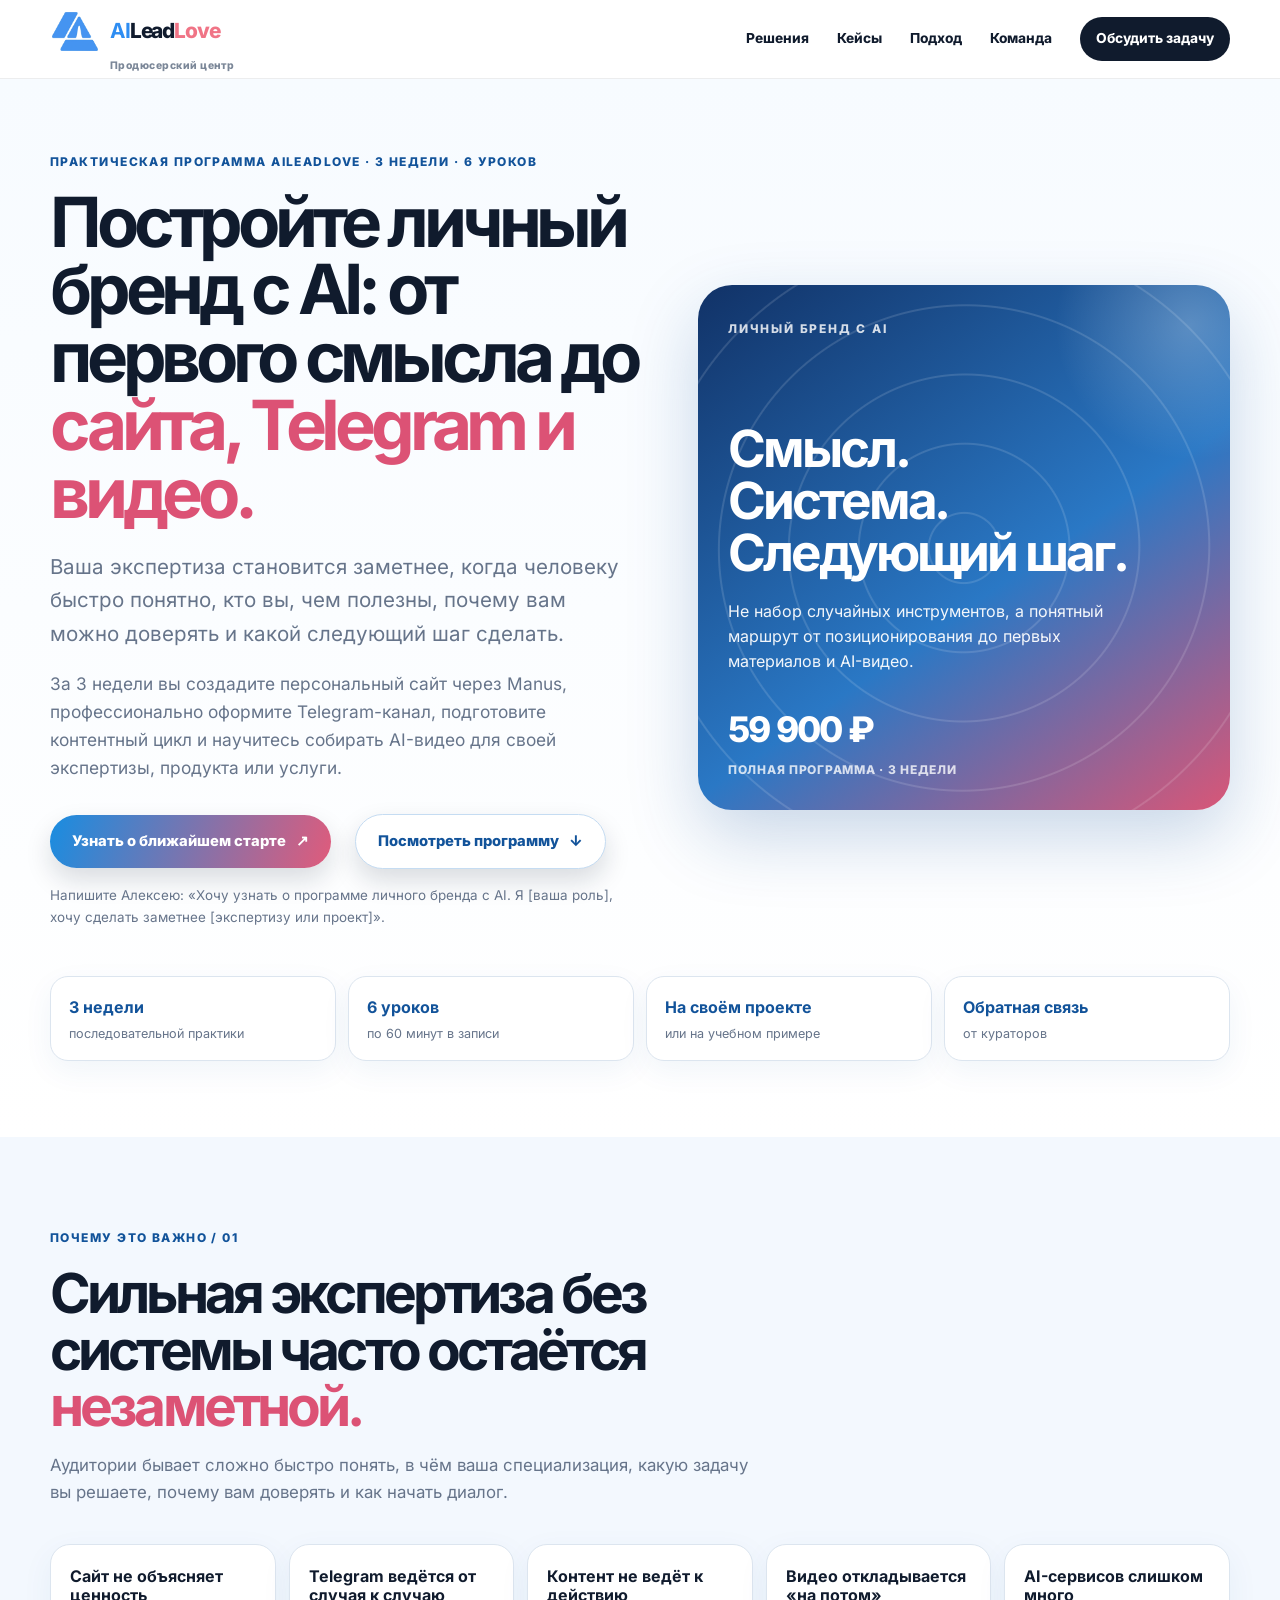
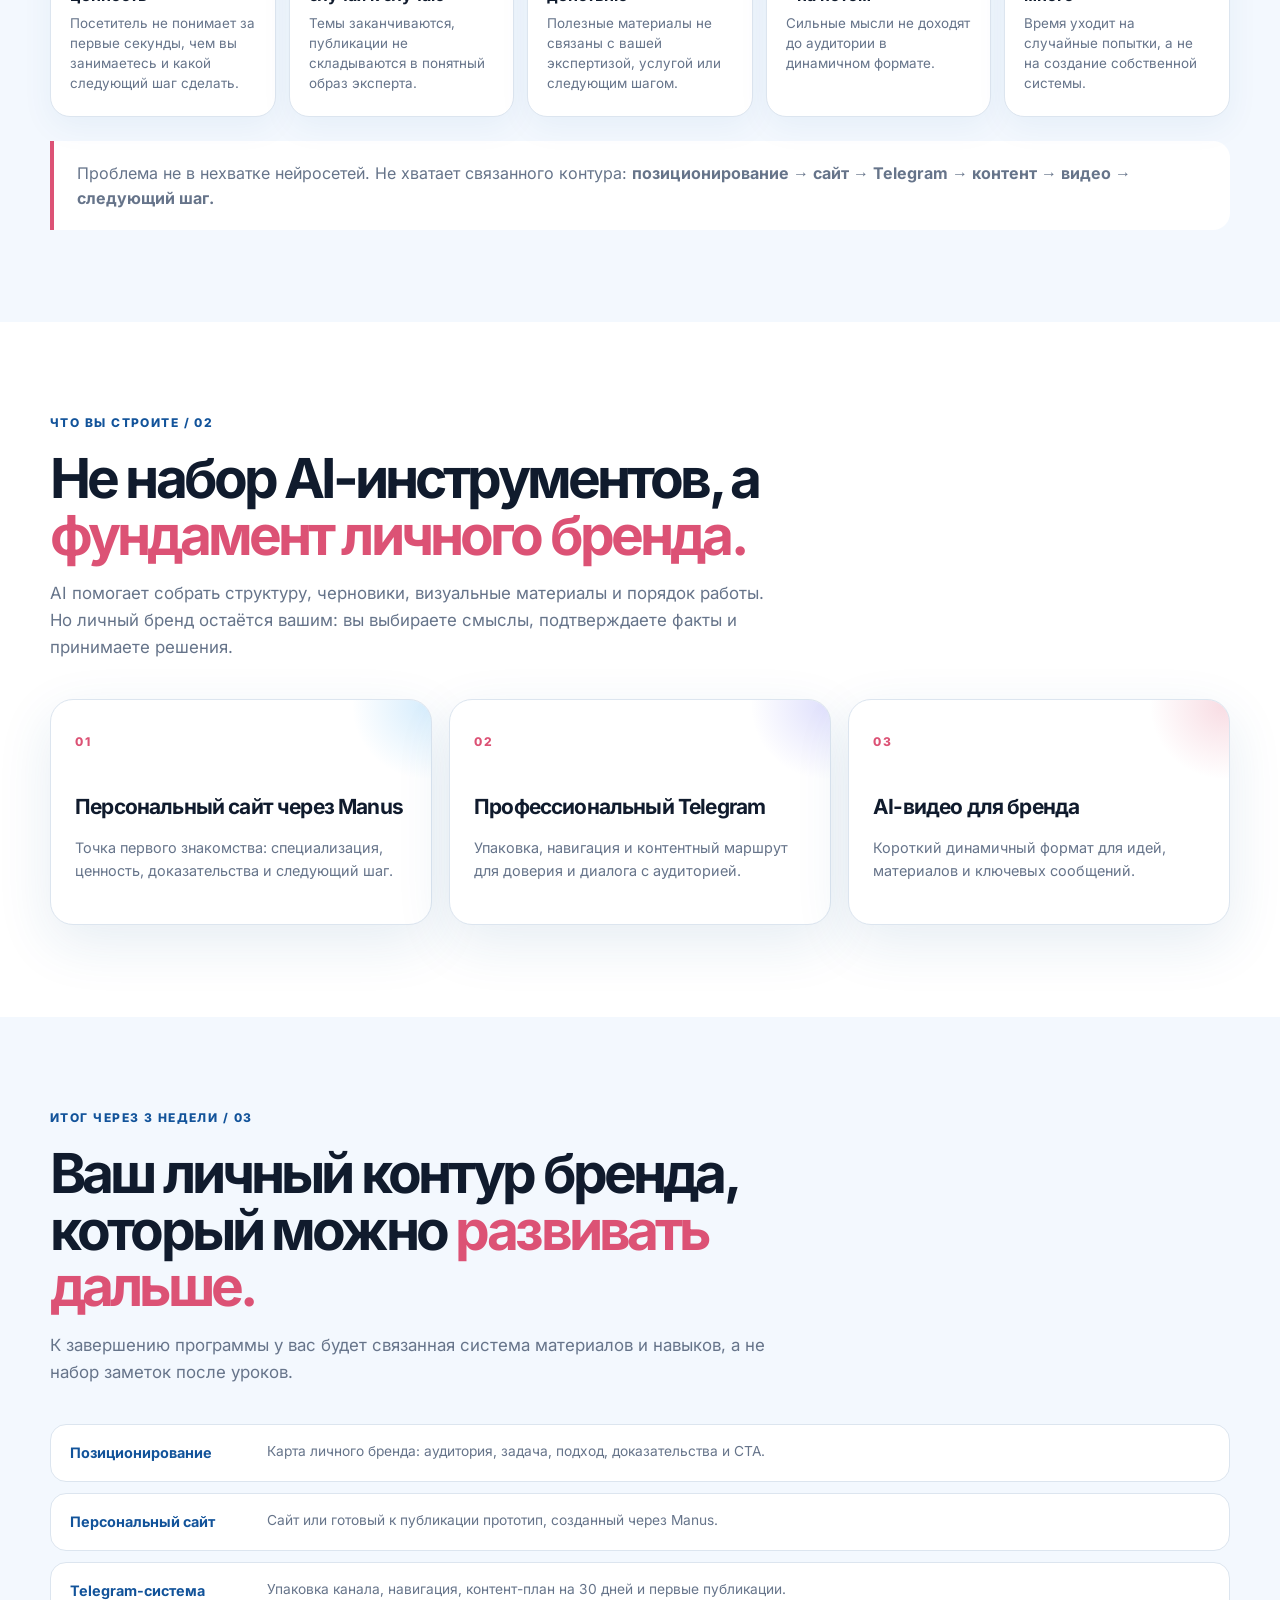
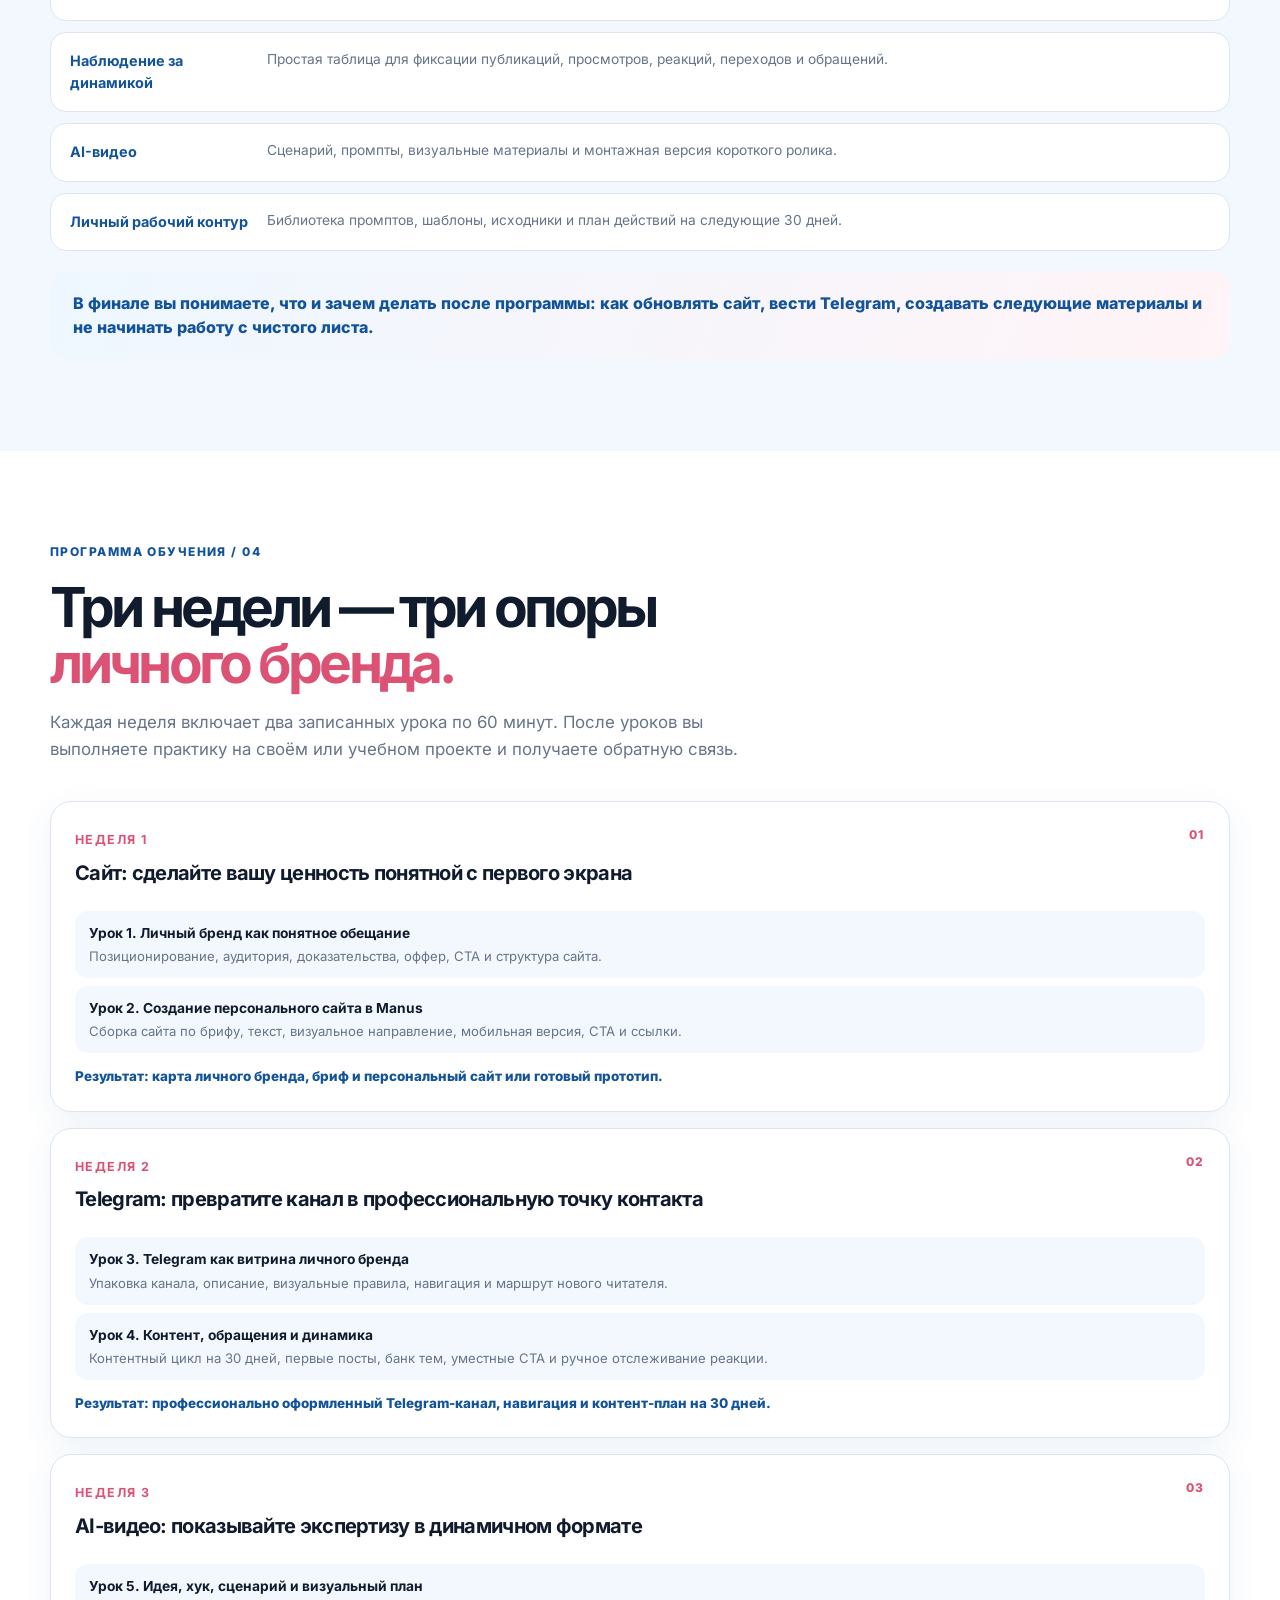
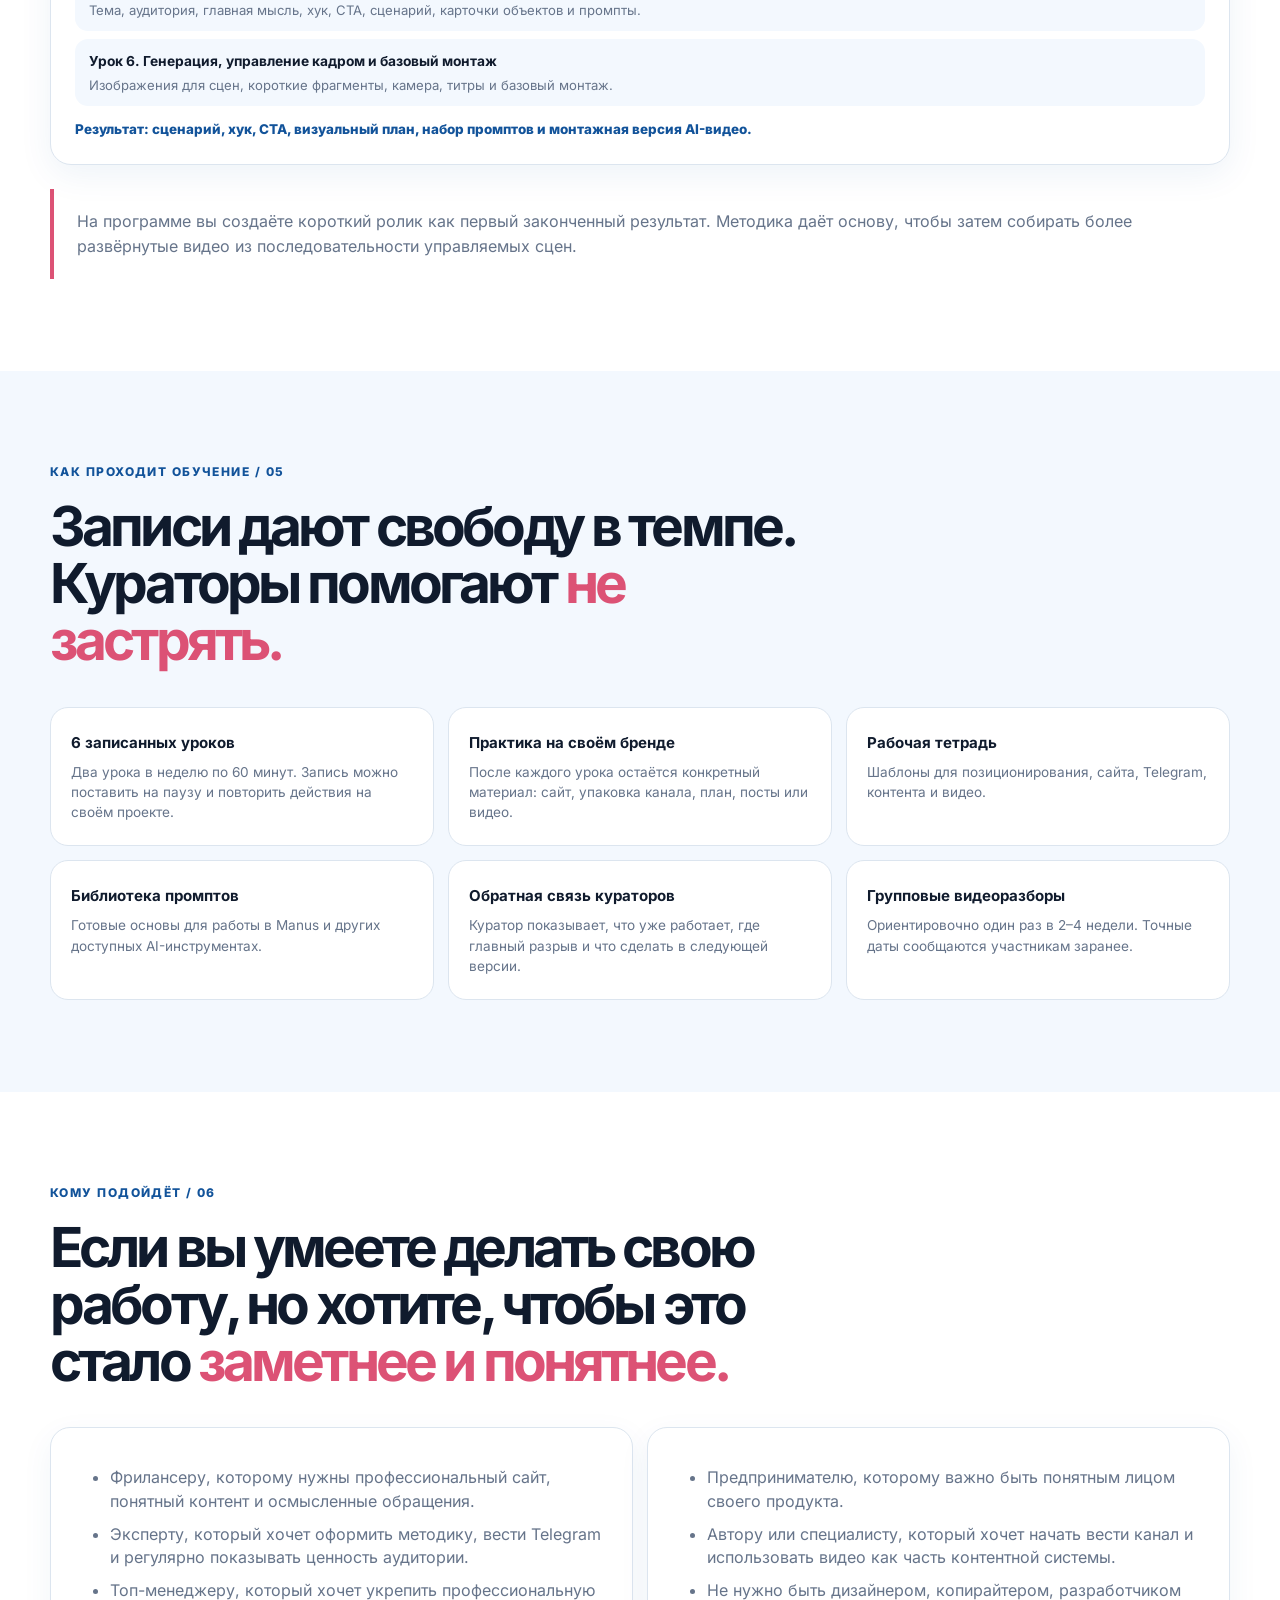
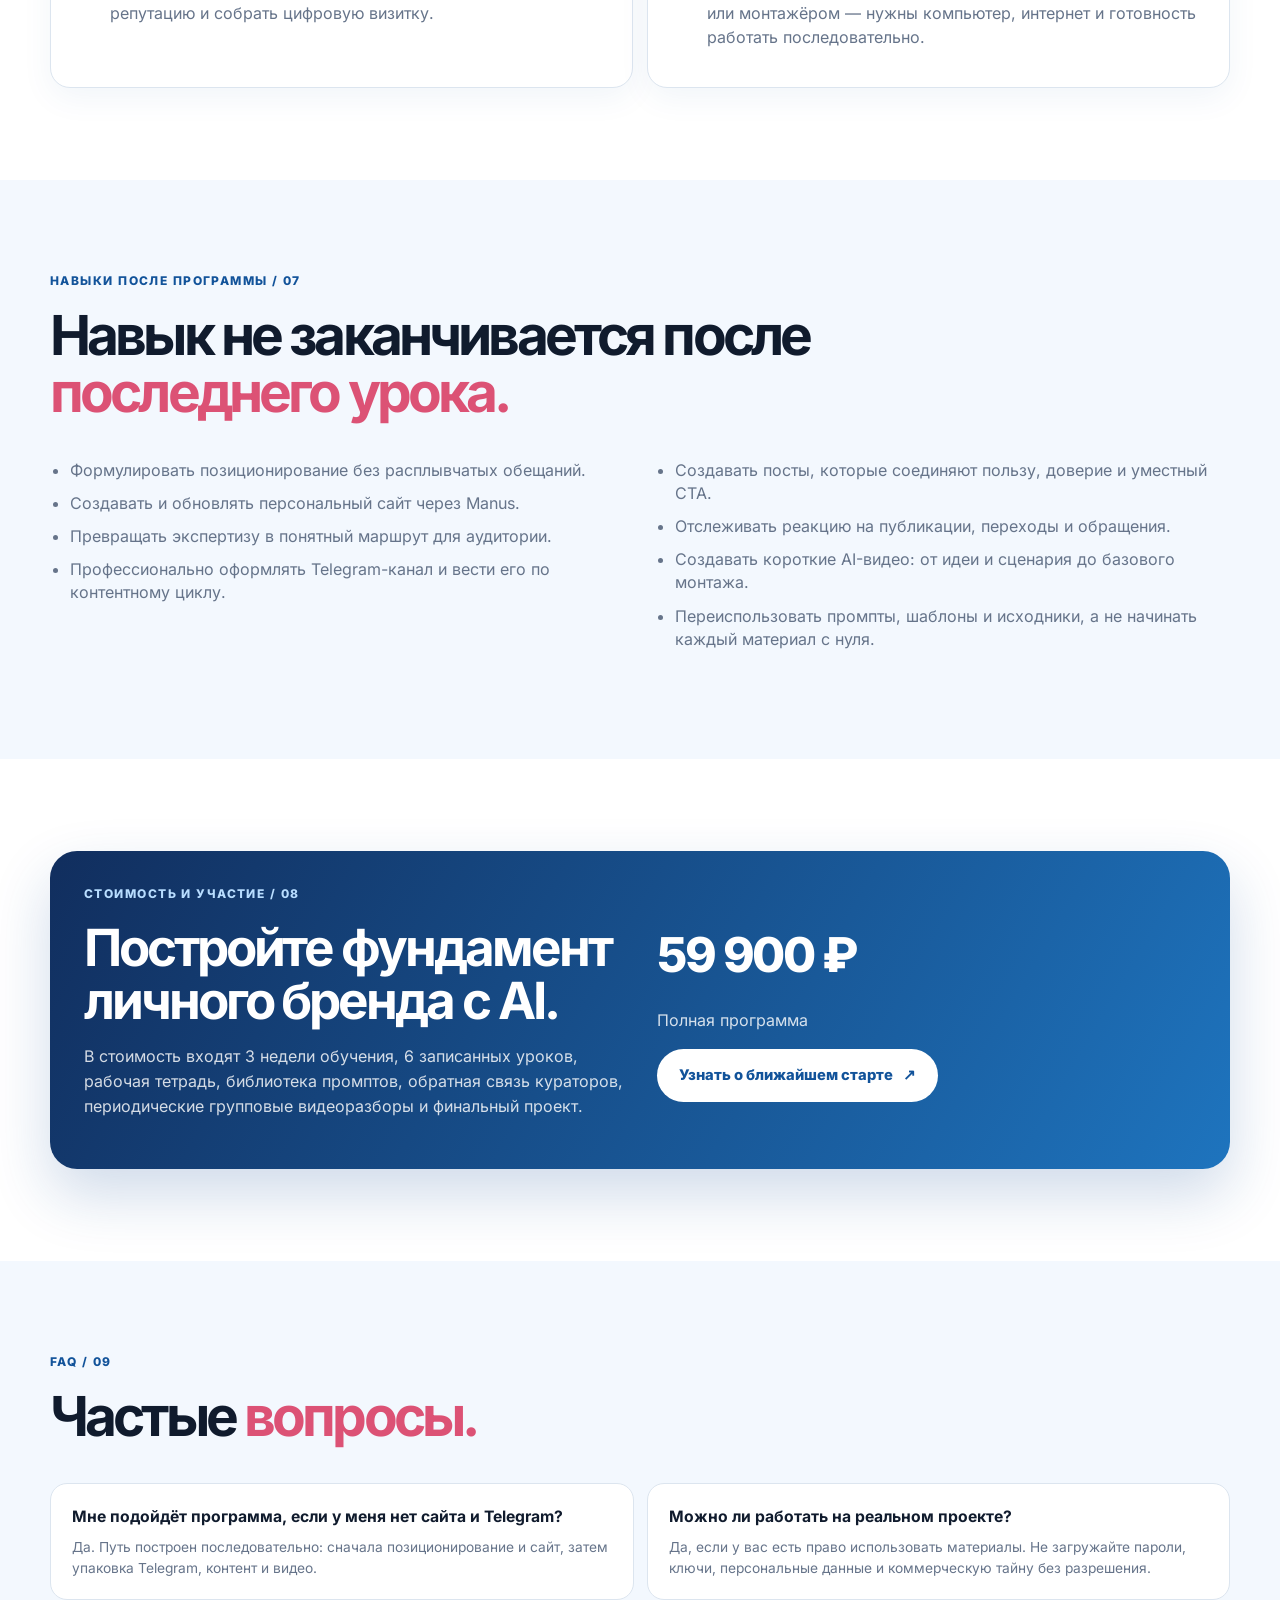
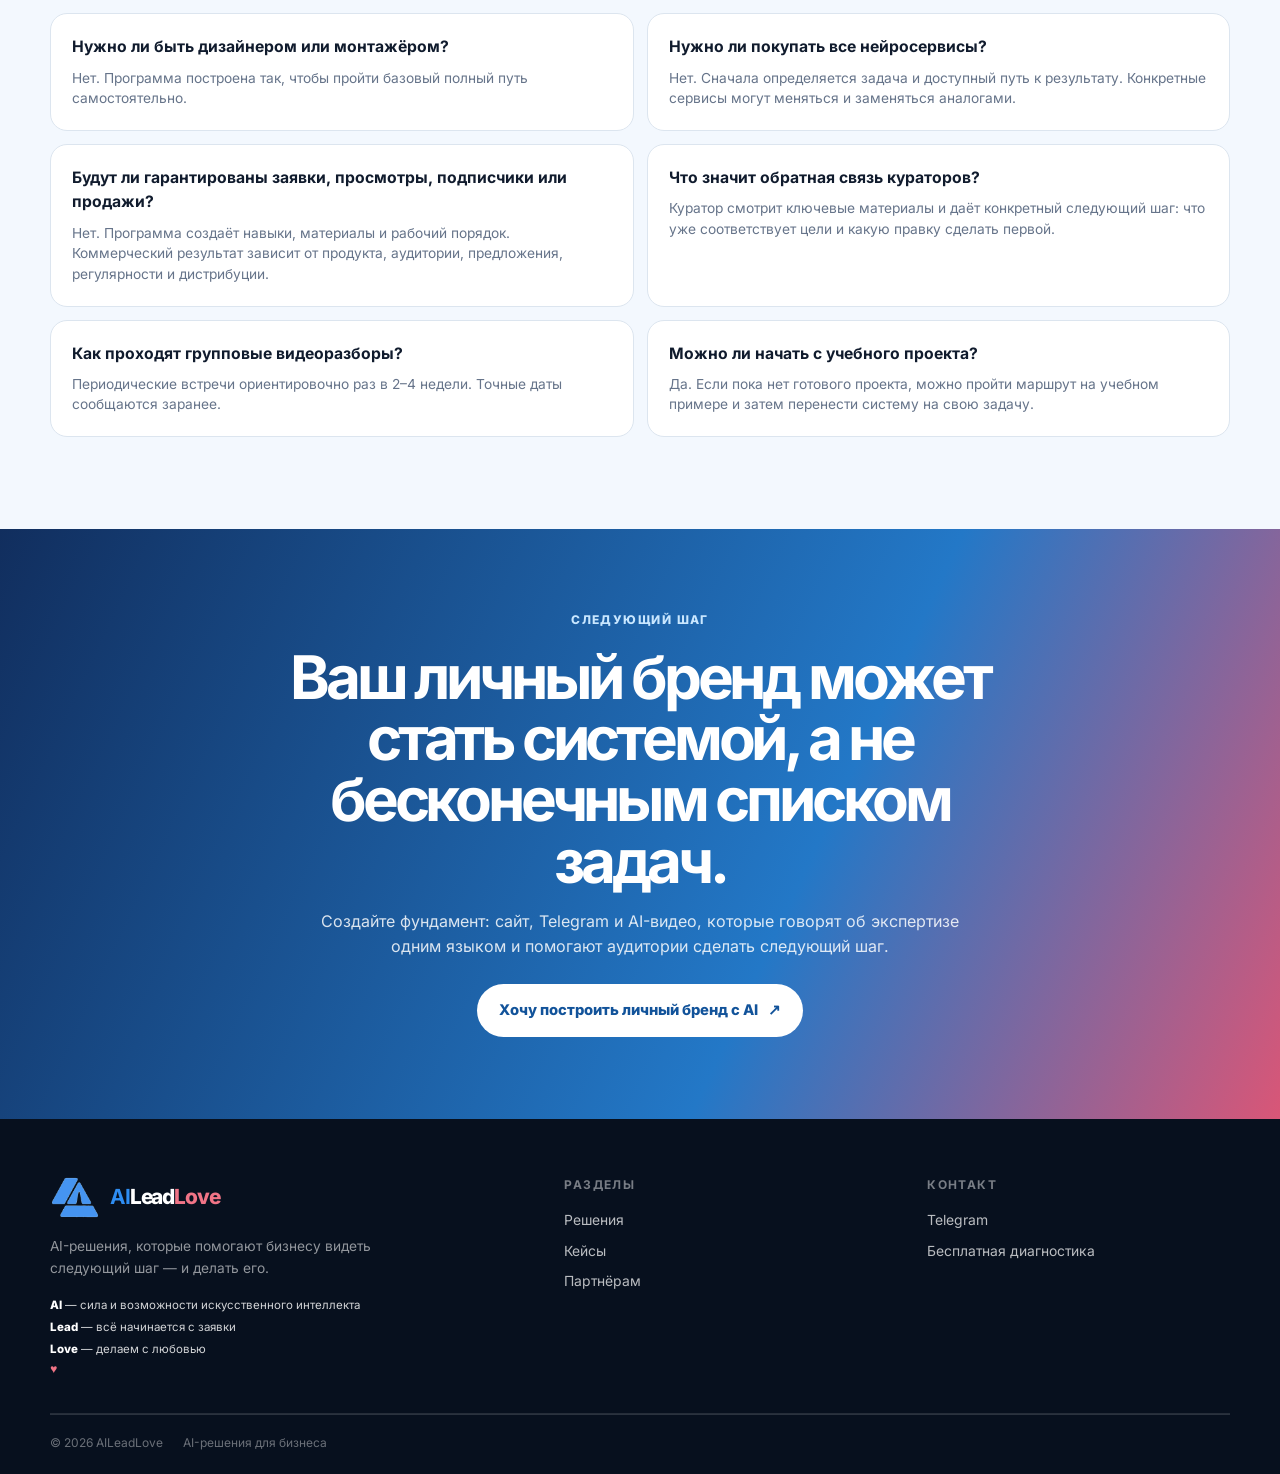
==== commit 5d268778: "Оставить графический знак и убрать подпись из footer" ====
--- a/ai-training/index.html
+++ b/ai-training/index.html
@@ -13,7 +13,7 @@
 @media(max-width:620px){.wrap{width:min(100% - 30px,1160px)}.navin{min-height:70px}.brand{font-size:1.7rem}.menu{display:block}.links{display:none;position:absolute;left:15px;right:15px;top:70px;padding:14px;background:#fff;border:1px solid var(--line);border-radius:17px;box-shadow:var(--shadow);flex-direction:column;align-items:stretch;gap:0}.links.open{display:flex}.links li a{display:block;padding:13px 12px}.links .navcta{text-align:center}.hero{padding:45px 0 52px}.hero h1{font-size:clamp(2.45rem,12vw,3.6rem)}.hero-card{min-height:350px;padding:23px;border-radius:26px}.hero-card h2{font-size:2.1rem;margin-top:70px}.section{padding:67px 0}.section-head h2{font-size:2.35rem}.cards,.route,.format-grid,.faq-grid,.audience{grid-template-columns:1fr}.stats{grid-template-columns:1fr 1fr}.result-item{grid-template-columns:1fr;gap:5px}.week{padding:19px}.skills{columns:1}.price-box{grid-template-columns:1fr;padding:24px}.price-box .price{font-size:2.6rem}.footer-top{display:block}.footer-links{margin-top:20px}.footer-links a{padding:3px 0}.hero-actions{display:grid}.hero-actions .button{width:100%}}
 </style>
 <script type="application/ld+json">{"@context":"https://schema.org","@type":"Course","name":"Построение личного бренда с AI","description":"Практическая программа по созданию сайта, Telegram-системы, контента и AI-видео для личного бренда.","provider":{"@type":"Organization","name":"AILeadLove","url":"https://aileadlove.ru/"},"offers":{"@type":"Offer","price":"59900","priceCurrency":"RUB","url":"https://aileadlove.ru/ai-training/"}}</script>
-<link rel="stylesheet" href="../responsive-fix.css?v=20261109"><link rel="stylesheet" href="../premium.css?v=20261109"></head><body><div class="floating-hearts" aria-hidden="true"><span class="heart heart-1">♥</span><span class="heart heart-2">♥</span><span class="heart heart-3">♥</span><span class="heart heart-4">♥</span><span class="heart heart-5">♥</span><span class="heart heart-6">♥</span><span class="heart heart-7">♥</span><span class="heart heart-8">♥</span></div><header class="site-nav"><div class="shell nav-inner"><a class="wordmark" href="../"><span class="brand-topline"><img src="../images/logo-cropped.png" alt="" width="34" height="34"><span class="brand-name"><b>AI</b>Lead<span class="wordmark-love">Love</span></span></span><small class="brand-subtitle">Продюсерский центр</small></a><button class="menu-toggle" type="button" aria-label="Открыть меню" aria-expanded="false"><i></i><i></i><i></i></button><nav class="site-menu"><a href="../#services">Решения</a><a href="../cases/">Кейсы</a><a href="../#approach">Подход</a><a href="../#team">Команда</a><a class="nav-action" href="../#contact">Обсудить задачу</a></nav></div></header>
+<link rel="stylesheet" href="../responsive-fix.css?v=20261109"><link rel="stylesheet" href="../premium.css?v=20261109"></head><body><div class="floating-hearts" aria-hidden="true"><span class="heart heart-1">♥</span><span class="heart heart-2">♥</span><span class="heart heart-3">♥</span><span class="heart heart-4">♥</span><span class="heart heart-5">♥</span><span class="heart heart-6">♥</span><span class="heart heart-7">♥</span><span class="heart heart-8">♥</span></div><header class="site-nav"><div class="shell nav-inner"><a class="wordmark" href="../"><span class="brand-topline"><img src="../images/logo-mark.png" alt="" width="34" height="34"><span class="brand-name"><b>AI</b>Lead<span class="wordmark-love">Love</span></span></span><small class="brand-subtitle">Продюсерский центр</small></a><button class="menu-toggle" type="button" aria-label="Открыть меню" aria-expanded="false"><i></i><i></i><i></i></button><nav class="site-menu"><a href="../#services">Решения</a><a href="../cases/">Кейсы</a><a href="../#approach">Подход</a><a href="../#team">Команда</a><a class="nav-action" href="../#contact">Обсудить задачу</a></nav></div></header>
 <main>
 <section class="hero"><div class="wrap hero-grid"><div><div class="eyebrow">Практическая программа AILeadLove · 3 недели · 6 уроков</div><h1>Постройте личный бренд с AI: от первого смысла до <span class="accent">сайта, Telegram и видео.</span></h1><p class="hero-lead">Ваша экспертиза становится заметнее, когда человеку быстро понятно, кто вы, чем полезны, почему вам можно доверять и какой следующий шаг сделать.</p><p>За 3 недели вы создадите персональный сайт через Manus, профессионально оформите Telegram-канал, подготовите контентный цикл и научитесь собирать AI-видео для своей экспертизы, продукта или услуги.</p><div class="hero-actions"><a class="button" href="https://t.me/lekslevin" target="_blank" rel="noopener noreferrer">Узнать о ближайшем старте <span>↗</span></a><a class="button secondary" href="#program">Посмотреть программу <span>↓</span></a></div><p class="hero-note">Напишите Алексею: «Хочу узнать о программе личного бренда с AI. Я [ваша роль], хочу сделать заметнее [экспертизу или проект]».</p></div><div class="hero-card" role="img" aria-label="Сайт, Telegram-канал и AI-видео как единая система личного бренда"><span class="card-label">Личный бренд с AI</span><h2>Смысл.<br>Система.<br>Следующий шаг.</h2><p>Не набор случайных инструментов, а понятный маршрут от позиционирования до первых материалов и AI-видео.</p><div class="price">59 900 ₽<small>полная программа · 3 недели</small></div></div></div><div class="wrap stats"><div class="stat"><b>3 недели</b><span>последовательной практики</span></div><div class="stat"><b>6 уроков</b><span>по 60 минут в записи</span></div><div class="stat"><b>На своём проекте</b><span>или на учебном примере</span></div><div class="stat"><b>Обратная связь</b><span>от кураторов</span></div></div></section>
 <section class="section band"><div class="wrap"><div class="section-head"><div class="eyebrow">Почему это важно / 01</div><h2>Сильная экспертиза без системы часто остаётся <span class="accent">незаметной.</span></h2><p>Аудитории бывает сложно быстро понять, в чём ваша специализация, какую задачу вы решаете, почему вам доверять и как начать диалог.</p></div><div class="cards"><div class="card"><b>Сайт не объясняет ценность</b><p>Посетитель не понимает за первые секунды, чем вы занимаетесь и какой следующий шаг сделать.</p></div><div class="card"><b>Telegram ведётся от случая к случаю</b><p>Темы заканчиваются, публикации не складываются в понятный образ эксперта.</p></div><div class="card"><b>Контент не ведёт к действию</b><p>Полезные материалы не связаны с вашей экспертизой, услугой или следующим шагом.</p></div><div class="card"><b>Видео откладывается «на потом»</b><p>Сильные мысли не доходят до аудитории в динамичном формате.</p></div><div class="card"><b>AI-сервисов слишком много</b><p>Время уходит на случайные попытки, а не на создание собственной системы.</p></div></div><div class="route-note">Проблема не в нехватке нейросетей. Не хватает связанного контура: <b>позиционирование → сайт → Telegram → контент → видео → следующий шаг.</b></div></div></section>
@@ -26,4 +26,4 @@
 <section class="section white"><div class="wrap"><div class="price-box"><div><div class="eyebrow" style="color:#b8ddff">Стоимость и участие / 08</div><h2>Постройте фундамент личного бренда с AI.</h2><p>В стоимость входят 3 недели обучения, 6 записанных уроков, рабочая тетрадь, библиотека промптов, обратная связь кураторов, периодические групповые видеоразборы и финальный проект.</p></div><div><div class="price">59 900 ₽</div><p>Полная программа</p><a class="button" href="https://t.me/lekslevin" target="_blank" rel="noopener noreferrer">Узнать о ближайшем старте <span>↗</span></a></div></div></div></section>
 <section class="section band" id="faq"><div class="wrap"><div class="section-head"><div class="eyebrow">FAQ / 09</div><h2>Частые <span class="accent">вопросы.</span></h2></div><div class="faq-grid"><div class="faq"><h3>Мне подойдёт программа, если у меня нет сайта и Telegram?</h3><p>Да. Путь построен последовательно: сначала позиционирование и сайт, затем упаковка Telegram, контент и видео.</p></div><div class="faq"><h3>Можно ли работать на реальном проекте?</h3><p>Да, если у вас есть право использовать материалы. Не загружайте пароли, ключи, персональные данные и коммерческую тайну без разрешения.</p></div><div class="faq"><h3>Нужно ли быть дизайнером или монтажёром?</h3><p>Нет. Программа построена так, чтобы пройти базовый полный путь самостоятельно.</p></div><div class="faq"><h3>Нужно ли покупать все нейросервисы?</h3><p>Нет. Сначала определяется задача и доступный путь к результату. Конкретные сервисы могут меняться и заменяться аналогами.</p></div><div class="faq"><h3>Будут ли гарантированы заявки, просмотры, подписчики или продажи?</h3><p>Нет. Программа создаёт навыки, материалы и рабочий порядок. Коммерческий результат зависит от продукта, аудитории, предложения, регулярности и дистрибуции.</p></div><div class="faq"><h3>Что значит обратная связь кураторов?</h3><p>Куратор смотрит ключевые материалы и даёт конкретный следующий шаг: что уже соответствует цели и какую правку сделать первой.</p></div><div class="faq"><h3>Как проходят групповые видеоразборы?</h3><p>Периодические встречи ориентировочно раз в 2–4 недели. Точные даты сообщаются заранее.</p></div><div class="faq"><h3>Можно ли начать с учебного проекта?</h3><p>Да. Если пока нет готового проекта, можно пройти маршрут на учебном примере и затем перенести систему на свою задачу.</p></div></div></div></section>
 <section class="closing"><div class="wrap"><div class="eyebrow" style="color:#c9e7ff">Следующий шаг</div><h2>Ваш личный бренд может стать системой, а не бесконечным списком задач.</h2><p>Создайте фундамент: сайт, Telegram и AI-видео, которые говорят об экспертизе одним языком и помогают аудитории сделать следующий шаг.</p><a class="button" href="https://t.me/lekslevin" target="_blank" rel="noopener noreferrer">Хочу построить личный бренд с AI <span>↗</span></a></div></section>
-</main><footer class="site-footer"><div class="shell footer-grid"><div><a class="wordmark footer-wordmark" href="../"><span class="brand-topline"><img src="../images/logo-cropped.png" alt="" width="30" height="30"><span class="brand-name"><b>AI</b>Lead<span class="wordmark-love">Love</span></span><small class="brand-subtitle footer-brand-subtitle">Продюсерский центр</small></span></a><p>AI-решения, которые помогают бизнесу видеть следующий шаг — и делать его.</p><div class="footer-meaning"><span><b>AI</b> — сила и возможности искусственного интеллекта</span><span><b>Lead</b> — всё начинается с заявки</span><span><b>Love</b> — делаем с любовью <span class="heart-pulse" aria-hidden="true">♥</span></span></div></div><div><h4>Разделы</h4><a href="../#services">Решения</a><a href="../cases/">Кейсы</a><a href="../partners/">Партнёрам</a></div><div><h4>Контакт</h4><a href="https://t.me/lekslevin" target="_blank" rel="noopener noreferrer">Telegram</a><a href="../#contact">Бесплатная диагностика</a></div></div><div class="shell footer-bottom"><div class="footer-meta"><span>© 2026 AILeadLove</span><span>AI-решения для бизнеса</span></div></div></footer><script>const b=document.querySelector('.menu'),l=document.querySelector('.links');if(b&&l){b.addEventListener('click',()=>{const o=l.classList.toggle('open');b.setAttribute('aria-expanded',String(o))});l.addEventListener('click',e=>{if(e.target.tagName==='A'){l.classList.remove('open');b.setAttribute('aria-expanded','false')}})}</script><script>const t=document.querySelector(".menu-toggle"),m=document.querySelector(".site-menu");if(t&&m)t.addEventListener("click",()=>{const o=m.classList.toggle("is-open");t.setAttribute("aria-expanded",String(o))});</script></body></html>+</main><footer class="site-footer"><div class="shell footer-grid"><div><a class="wordmark footer-wordmark" href="../"><span class="brand-topline"><img src="../images/logo-mark.png" alt="" width="30" height="30"><span class="brand-name"><b>AI</b>Lead<span class="wordmark-love">Love</span></span></span></a><p>AI-решения, которые помогают бизнесу видеть следующий шаг — и делать его.</p><div class="footer-meaning"><span><b>AI</b> — сила и возможности искусственного интеллекта</span><span><b>Lead</b> — всё начинается с заявки</span><span><b>Love</b> — делаем с любовью <span class="heart-pulse" aria-hidden="true">♥</span></span></div></div><div><h4>Разделы</h4><a href="../#services">Решения</a><a href="../cases/">Кейсы</a><a href="../partners/">Партнёрам</a></div><div><h4>Контакт</h4><a href="https://t.me/lekslevin" target="_blank" rel="noopener noreferrer">Telegram</a><a href="../#contact">Бесплатная диагностика</a></div></div><div class="shell footer-bottom"><div class="footer-meta"><span>© 2026 AILeadLove</span><span>AI-решения для бизнеса</span></div></div></footer><script>const b=document.querySelector('.menu'),l=document.querySelector('.links');if(b&&l){b.addEventListener('click',()=>{const o=l.classList.toggle('open');b.setAttribute('aria-expanded',String(o))});l.addEventListener('click',e=>{if(e.target.tagName==='A'){l.classList.remove('open');b.setAttribute('aria-expanded','false')}})}</script><script>const t=document.querySelector(".menu-toggle"),m=document.querySelector(".site-menu");if(t&&m)t.addEventListener("click",()=>{const o=m.classList.toggle("is-open");t.setAttribute("aria-expanded",String(o))});</script></body></html>
--- a/premium.css
+++ b/premium.css
@@ -53,3 +53,7 @@
 .heart-pulse{display:inline-block;color:var(--coral);font-size:1.05em;line-height:1;animation:heartPulseV16 1.35s ease-in-out infinite}
 @keyframes heartPulseV16{0%,100%{transform:scale(1);opacity:.85}50%{transform:scale(1.28);opacity:1}}
 @media(max-width:600px){.site-nav .brand-topline img,.site-footer .brand-topline img{width:44px;height:44px}.team-row{text-align:center}.team-row img{margin-left:auto;margin-right:auto}.site-footer .footer-brand-subtitle{margin-left:7px;font-size:.5rem}}
+/* Header descriptor aligns under AILeadLove; footer has no descriptor */
+.brand-subtitle{margin-left:60px}
+.site-footer .brand-subtitle{display:none}
+@media(max-width:600px){.brand-subtitle{margin-left:54px}}
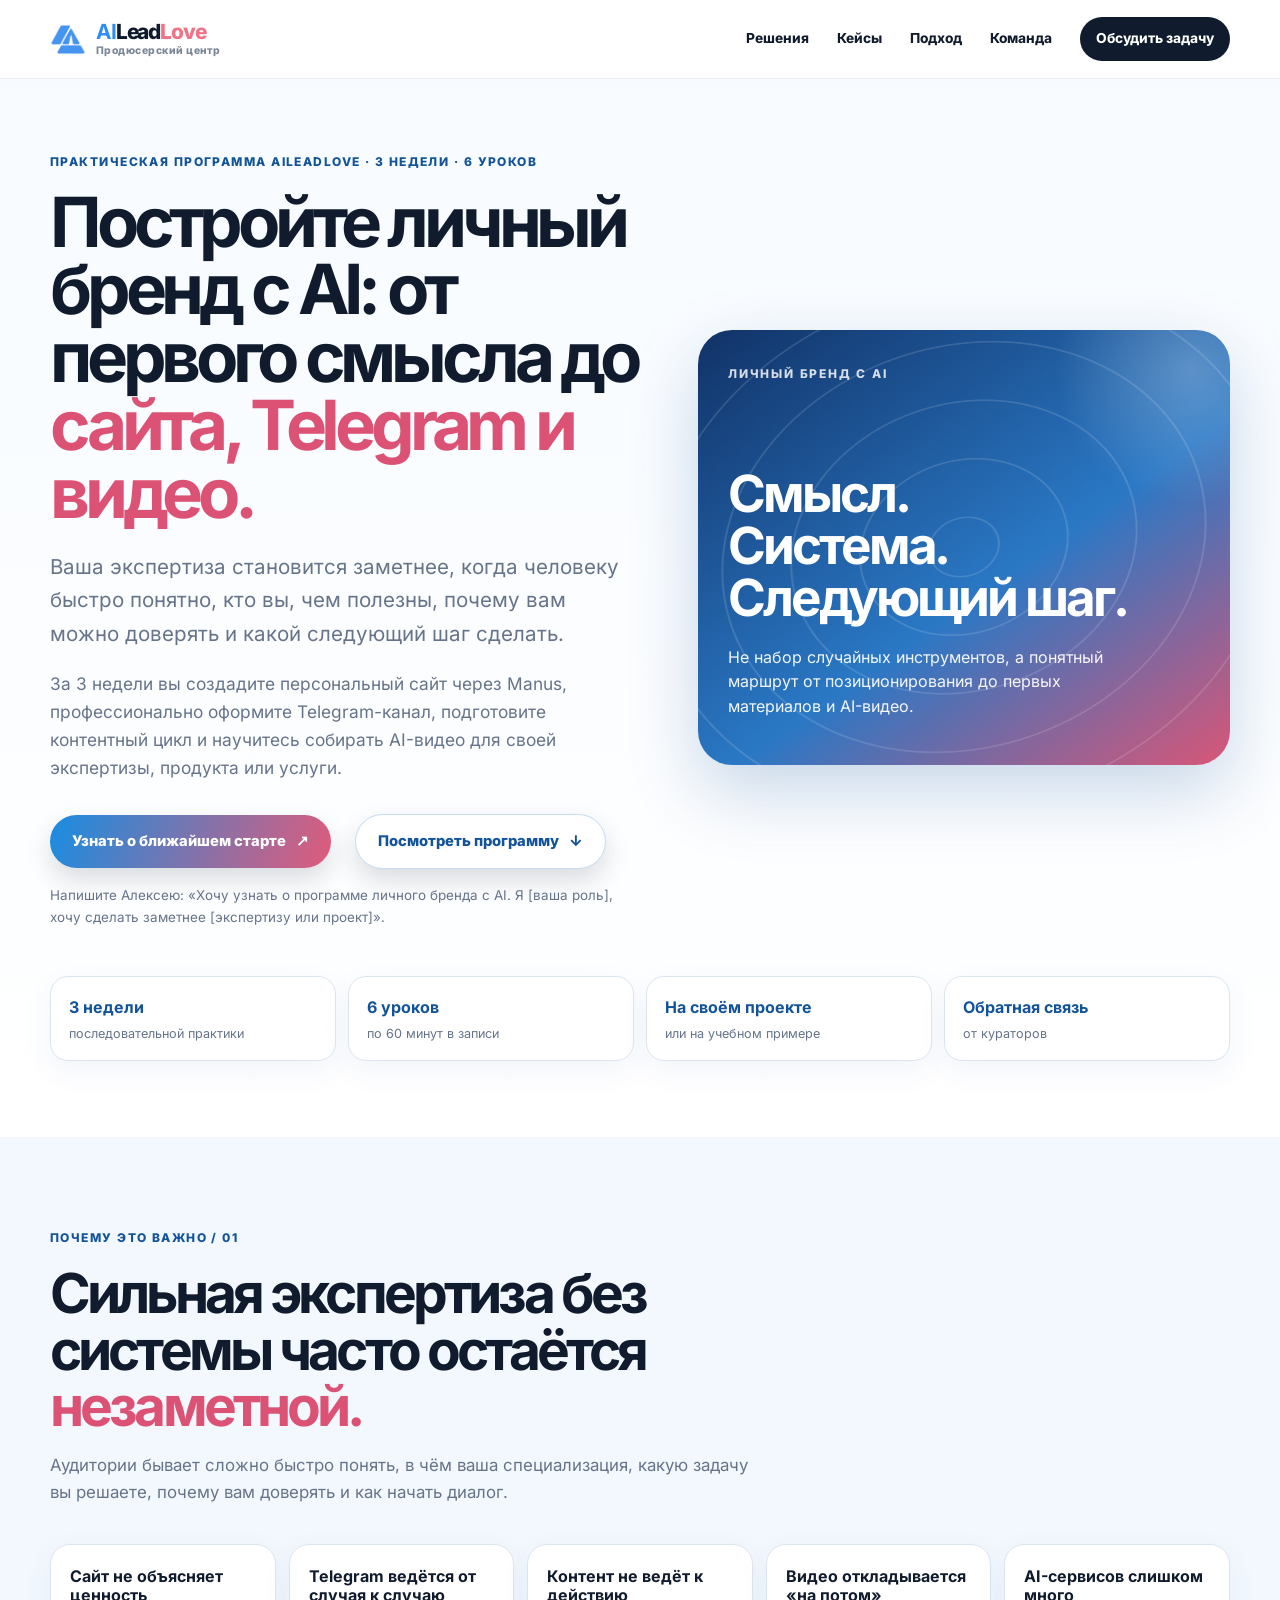
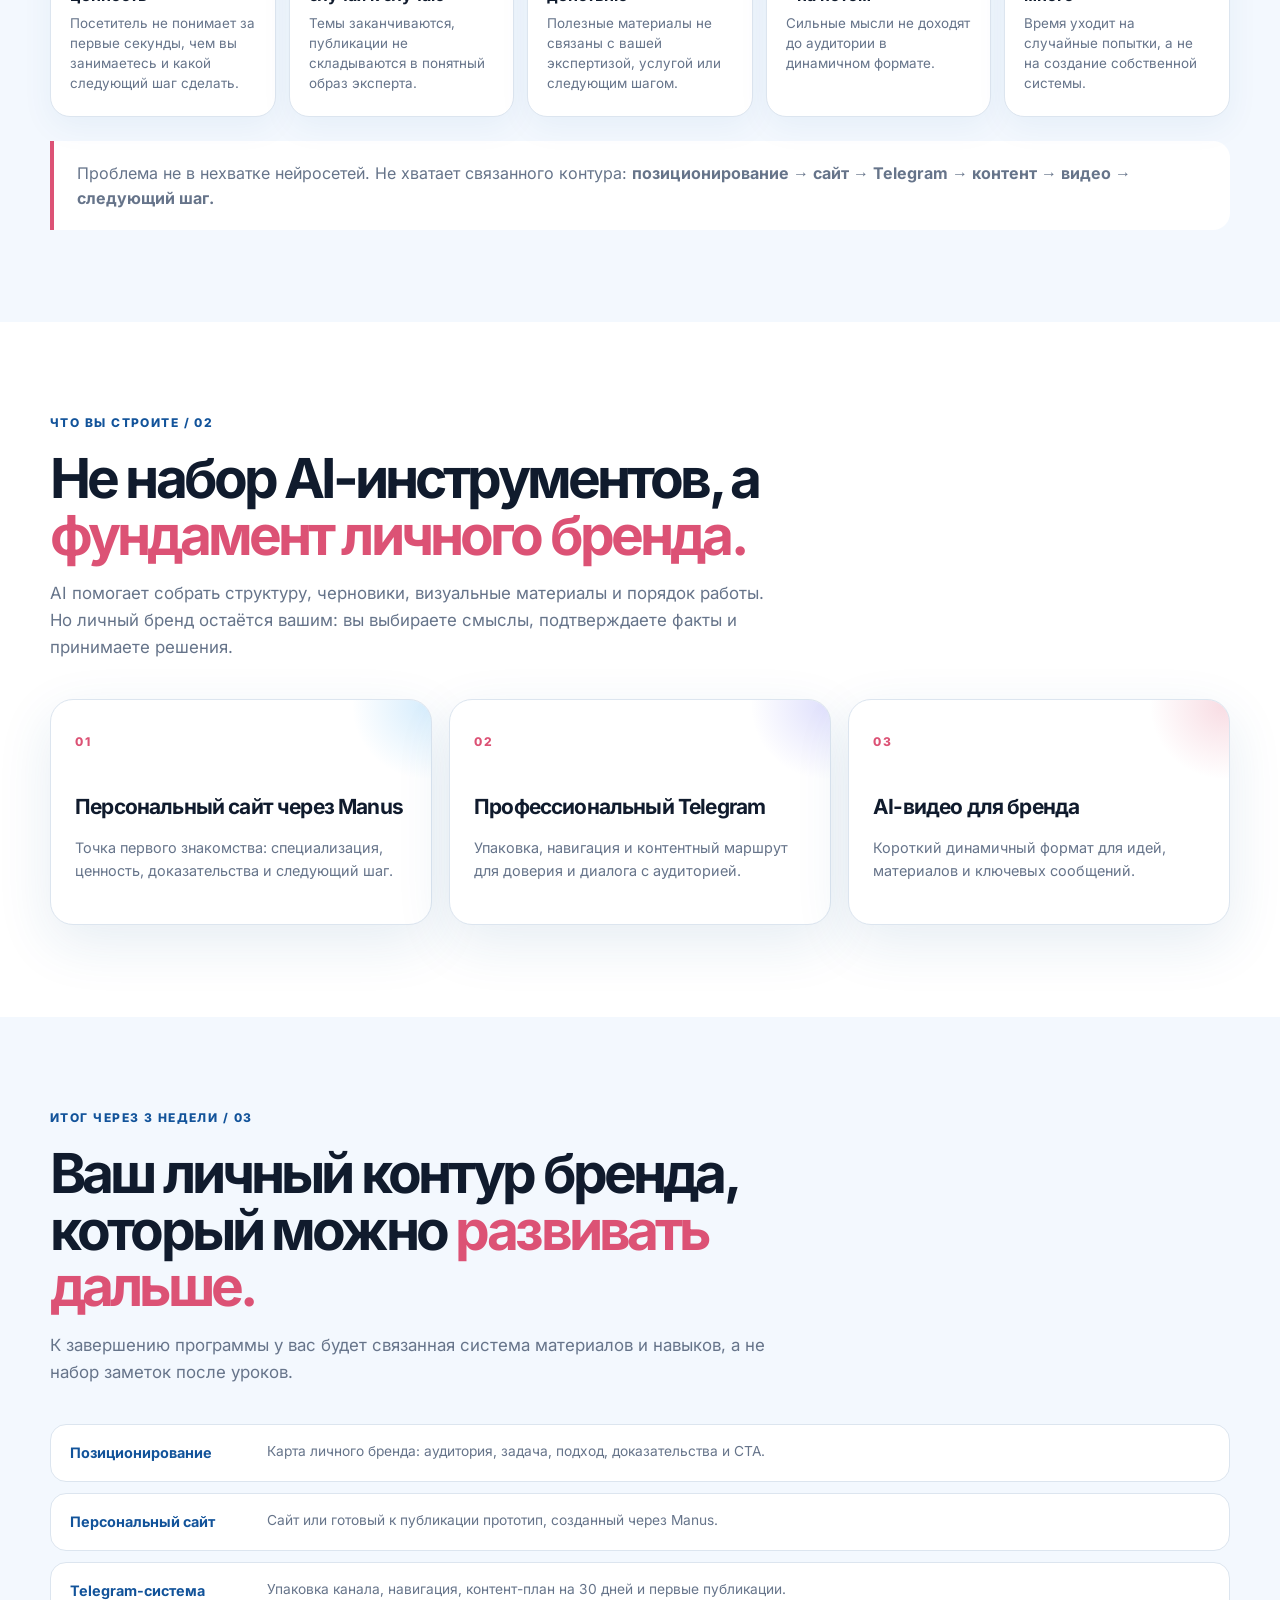
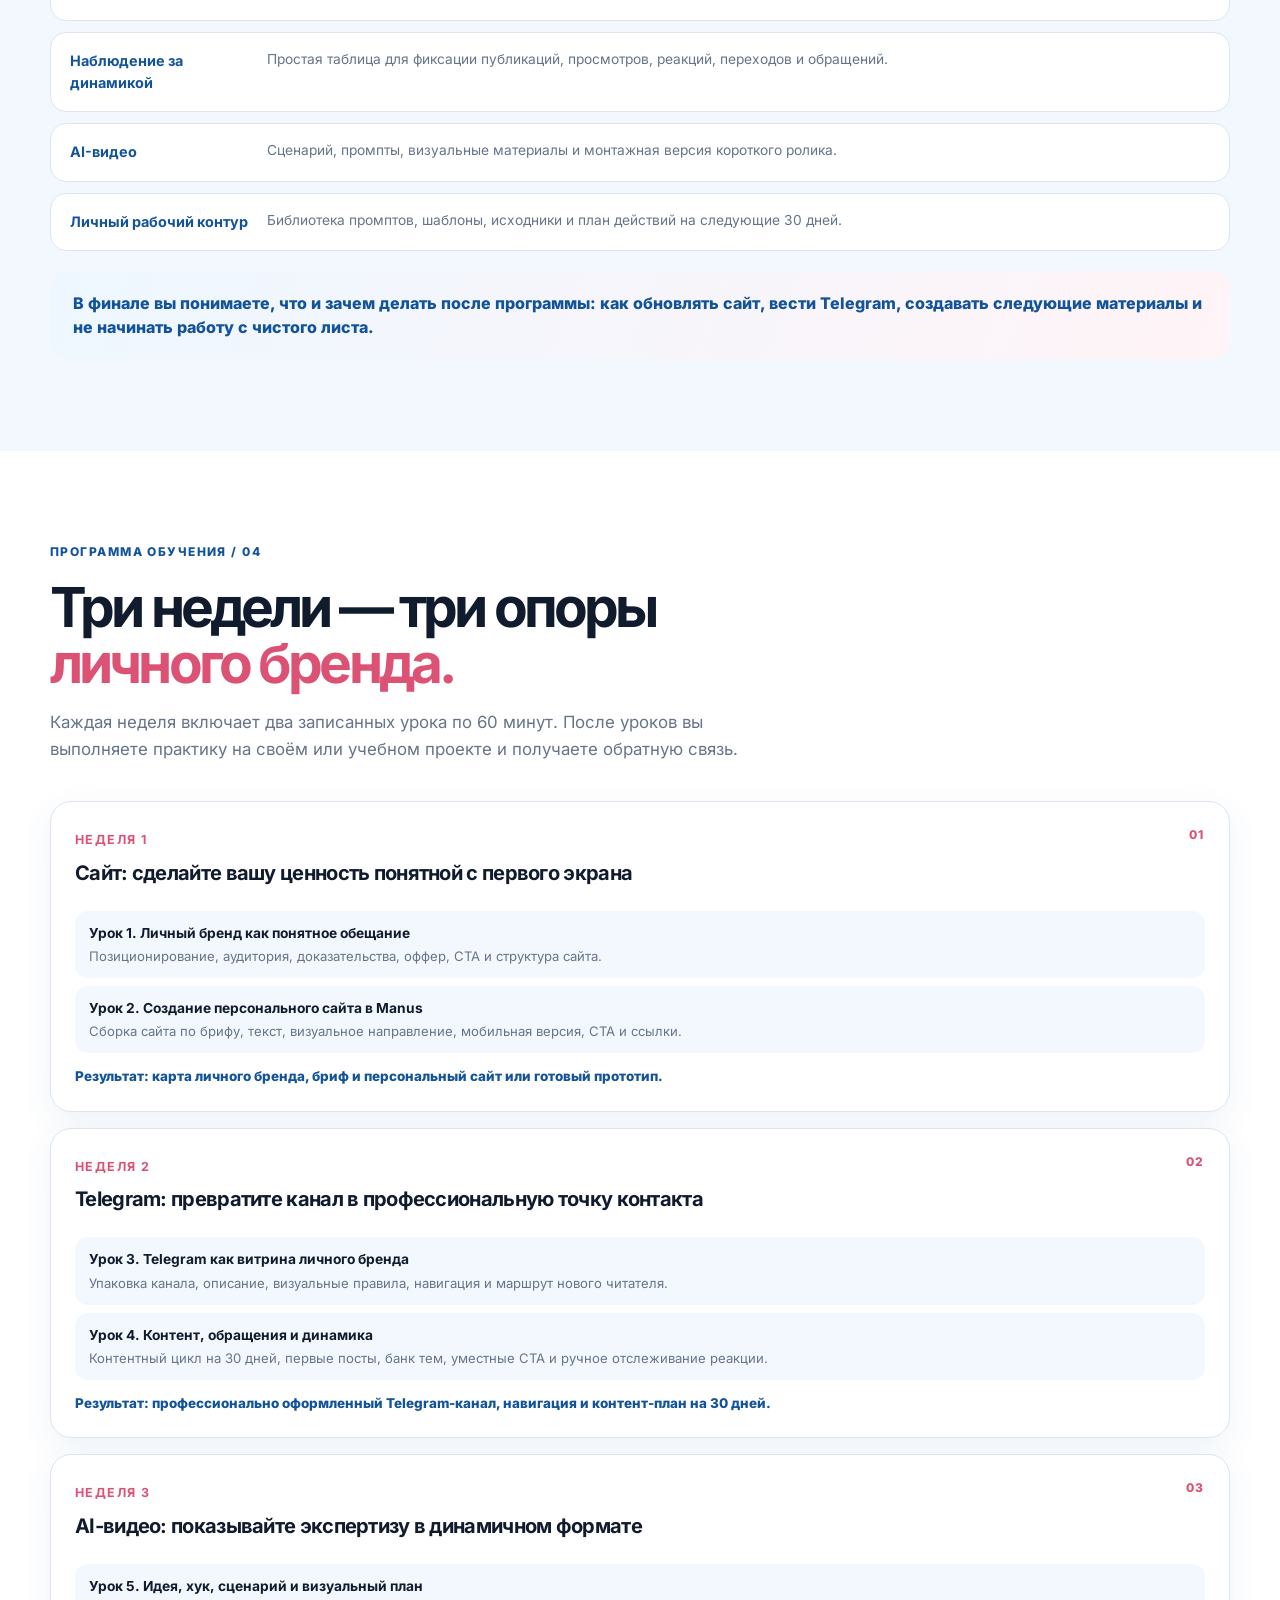
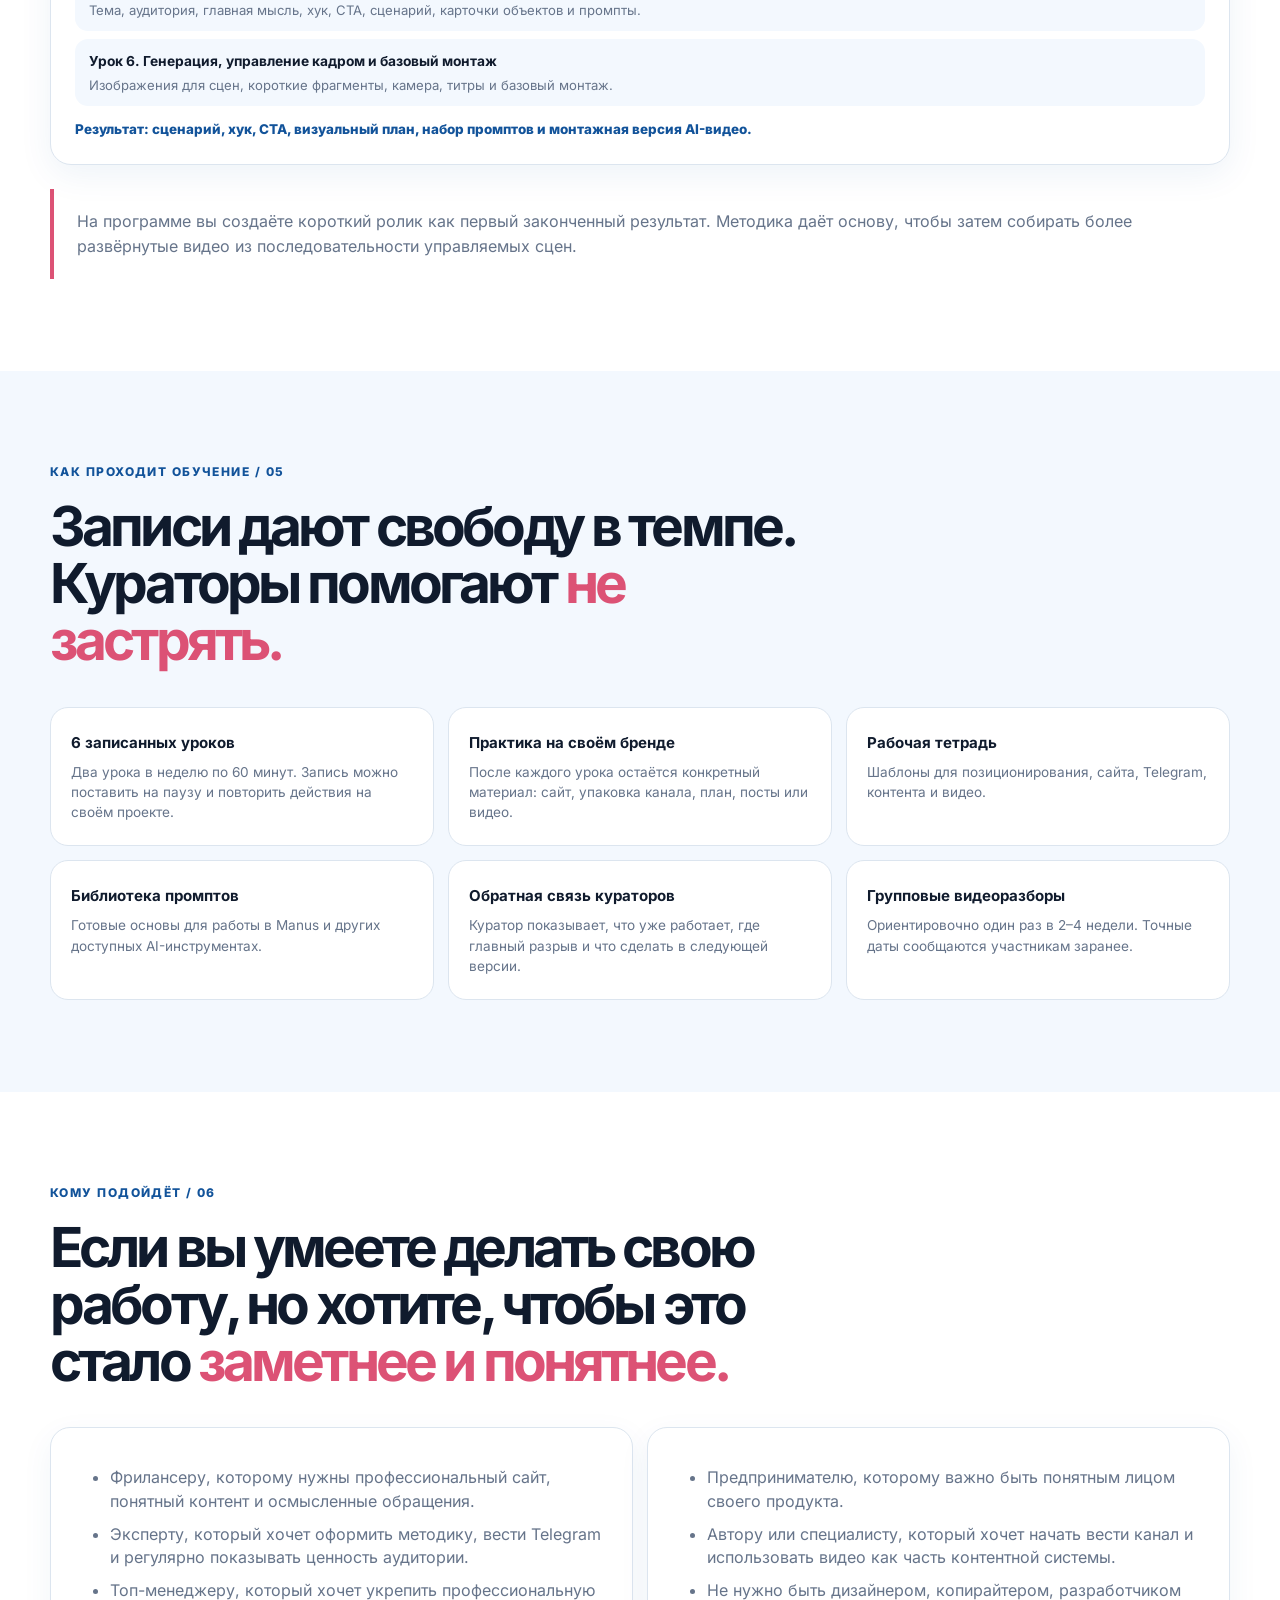
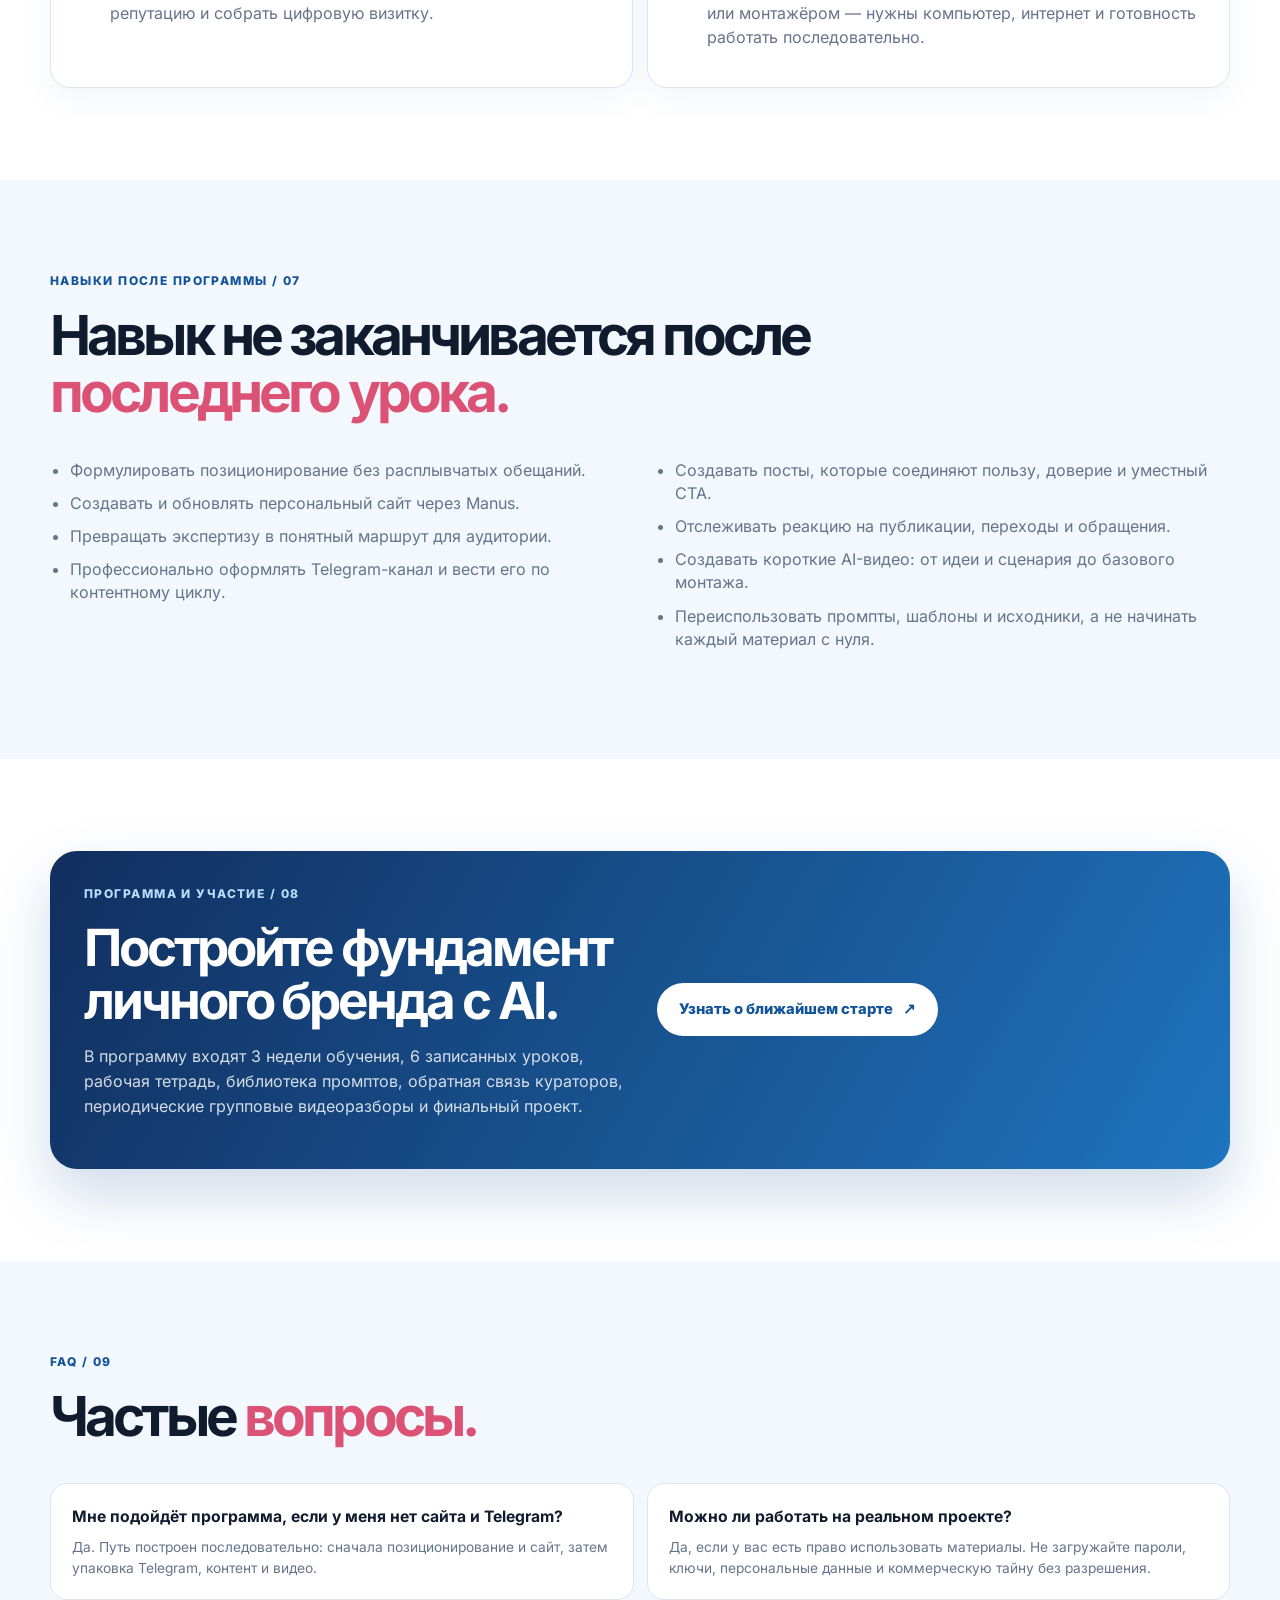
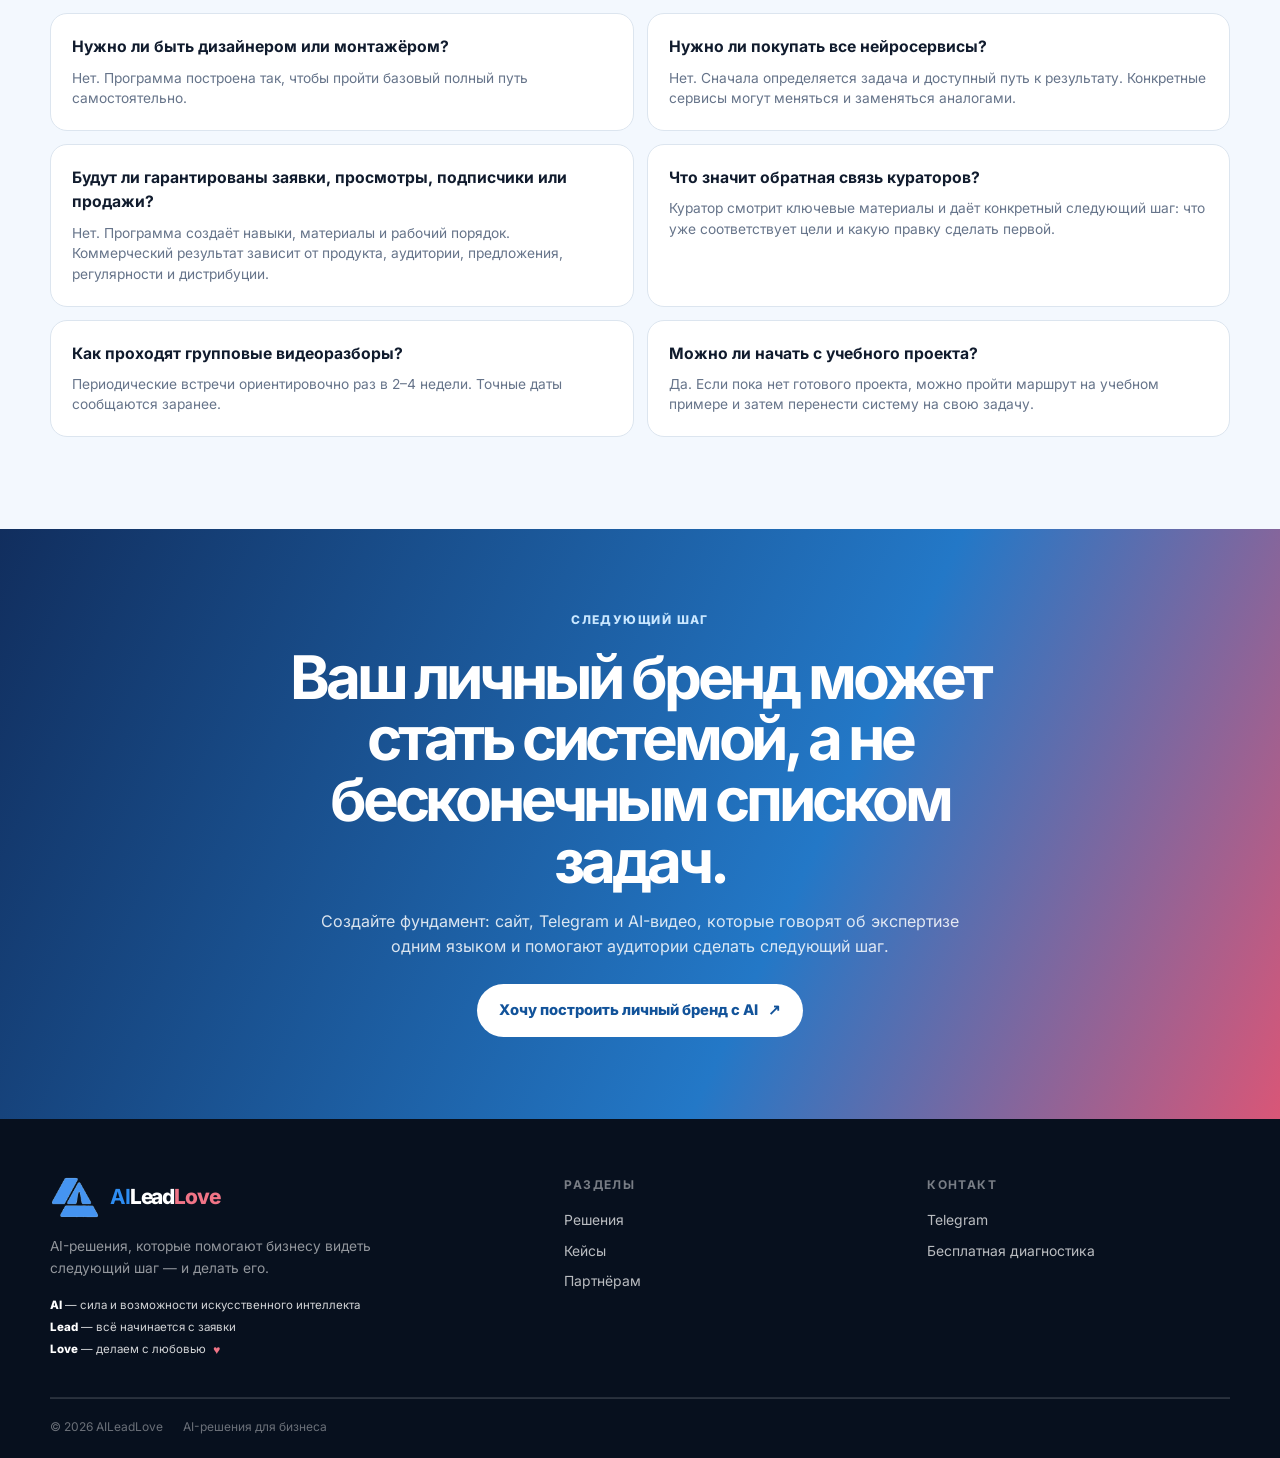
==== commit b0a8937e: "Remove prices from Russian website pages" ====
--- a/ai-training/index.html
+++ b/ai-training/index.html
@@ -12,10 +12,10 @@
 @media(max-width:950px){.hero-grid{grid-template-columns:1fr}.hero-card{min-height:330px}.hero-card h2{margin-top:55px}.cards{grid-template-columns:repeat(2,1fr)}.result-grid{grid-template-columns:1fr}.route{grid-template-columns:1fr 1fr}.format-grid{grid-template-columns:repeat(2,1fr)}.stats{grid-template-columns:repeat(2,1fr)}}
 @media(max-width:620px){.wrap{width:min(100% - 30px,1160px)}.navin{min-height:70px}.brand{font-size:1.7rem}.menu{display:block}.links{display:none;position:absolute;left:15px;right:15px;top:70px;padding:14px;background:#fff;border:1px solid var(--line);border-radius:17px;box-shadow:var(--shadow);flex-direction:column;align-items:stretch;gap:0}.links.open{display:flex}.links li a{display:block;padding:13px 12px}.links .navcta{text-align:center}.hero{padding:45px 0 52px}.hero h1{font-size:clamp(2.45rem,12vw,3.6rem)}.hero-card{min-height:350px;padding:23px;border-radius:26px}.hero-card h2{font-size:2.1rem;margin-top:70px}.section{padding:67px 0}.section-head h2{font-size:2.35rem}.cards,.route,.format-grid,.faq-grid,.audience{grid-template-columns:1fr}.stats{grid-template-columns:1fr 1fr}.result-item{grid-template-columns:1fr;gap:5px}.week{padding:19px}.skills{columns:1}.price-box{grid-template-columns:1fr;padding:24px}.price-box .price{font-size:2.6rem}.footer-top{display:block}.footer-links{margin-top:20px}.footer-links a{padding:3px 0}.hero-actions{display:grid}.hero-actions .button{width:100%}}
 </style>
-<script type="application/ld+json">{"@context":"https://schema.org","@type":"Course","name":"Построение личного бренда с AI","description":"Практическая программа по созданию сайта, Telegram-системы, контента и AI-видео для личного бренда.","provider":{"@type":"Organization","name":"AILeadLove","url":"https://aileadlove.ru/"},"offers":{"@type":"Offer","price":"59900","priceCurrency":"RUB","url":"https://aileadlove.ru/ai-training/"}}</script>
+<script type="application/ld+json">{"@context":"https://schema.org","@type":"Course","name":"Построение личного бренда с AI","description":"Практическая программа по созданию сайта, Telegram-системы, контента и AI-видео для личного бренда.","provider":{"@type":"Organization","name":"AILeadLove","url":"https://aileadlove.ru/"}}</script>
 <link rel="stylesheet" href="../responsive-fix.css?v=20261109"><link rel="stylesheet" href="../premium.css?v=20261109"></head><body><div class="floating-hearts" aria-hidden="true"><span class="heart heart-1">♥</span><span class="heart heart-2">♥</span><span class="heart heart-3">♥</span><span class="heart heart-4">♥</span><span class="heart heart-5">♥</span><span class="heart heart-6">♥</span><span class="heart heart-7">♥</span><span class="heart heart-8">♥</span></div><header class="site-nav"><div class="shell nav-inner"><a class="wordmark" href="../"><span class="brand-topline"><img src="../images/logo-mark.png" alt="" width="34" height="34"><span class="brand-name"><b>AI</b>Lead<span class="wordmark-love">Love</span></span></span><small class="brand-subtitle">Продюсерский центр</small></a><button class="menu-toggle" type="button" aria-label="Открыть меню" aria-expanded="false"><i></i><i></i><i></i></button><nav class="site-menu"><a href="../#services">Решения</a><a href="../cases/">Кейсы</a><a href="../#approach">Подход</a><a href="../#team">Команда</a><a class="nav-action" href="../#contact">Обсудить задачу</a></nav></div></header>
 <main>
-<section class="hero"><div class="wrap hero-grid"><div><div class="eyebrow">Практическая программа AILeadLove · 3 недели · 6 уроков</div><h1>Постройте личный бренд с AI: от первого смысла до <span class="accent">сайта, Telegram и видео.</span></h1><p class="hero-lead">Ваша экспертиза становится заметнее, когда человеку быстро понятно, кто вы, чем полезны, почему вам можно доверять и какой следующий шаг сделать.</p><p>За 3 недели вы создадите персональный сайт через Manus, профессионально оформите Telegram-канал, подготовите контентный цикл и научитесь собирать AI-видео для своей экспертизы, продукта или услуги.</p><div class="hero-actions"><a class="button" href="https://t.me/lekslevin" target="_blank" rel="noopener noreferrer">Узнать о ближайшем старте <span>↗</span></a><a class="button secondary" href="#program">Посмотреть программу <span>↓</span></a></div><p class="hero-note">Напишите Алексею: «Хочу узнать о программе личного бренда с AI. Я [ваша роль], хочу сделать заметнее [экспертизу или проект]».</p></div><div class="hero-card" role="img" aria-label="Сайт, Telegram-канал и AI-видео как единая система личного бренда"><span class="card-label">Личный бренд с AI</span><h2>Смысл.<br>Система.<br>Следующий шаг.</h2><p>Не набор случайных инструментов, а понятный маршрут от позиционирования до первых материалов и AI-видео.</p><div class="price">59 900 ₽<small>полная программа · 3 недели</small></div></div></div><div class="wrap stats"><div class="stat"><b>3 недели</b><span>последовательной практики</span></div><div class="stat"><b>6 уроков</b><span>по 60 минут в записи</span></div><div class="stat"><b>На своём проекте</b><span>или на учебном примере</span></div><div class="stat"><b>Обратная связь</b><span>от кураторов</span></div></div></section>
+<section class="hero"><div class="wrap hero-grid"><div><div class="eyebrow">Практическая программа AILeadLove · 3 недели · 6 уроков</div><h1>Постройте личный бренд с AI: от первого смысла до <span class="accent">сайта, Telegram и видео.</span></h1><p class="hero-lead">Ваша экспертиза становится заметнее, когда человеку быстро понятно, кто вы, чем полезны, почему вам можно доверять и какой следующий шаг сделать.</p><p>За 3 недели вы создадите персональный сайт через Manus, профессионально оформите Telegram-канал, подготовите контентный цикл и научитесь собирать AI-видео для своей экспертизы, продукта или услуги.</p><div class="hero-actions"><a class="button" href="https://t.me/lekslevin" target="_blank" rel="noopener noreferrer">Узнать о ближайшем старте <span>↗</span></a><a class="button secondary" href="#program">Посмотреть программу <span>↓</span></a></div><p class="hero-note">Напишите Алексею: «Хочу узнать о программе личного бренда с AI. Я [ваша роль], хочу сделать заметнее [экспертизу или проект]».</p></div><div class="hero-card" role="img" aria-label="Сайт, Telegram-канал и AI-видео как единая система личного бренда"><span class="card-label">Личный бренд с AI</span><h2>Смысл.<br>Система.<br>Следующий шаг.</h2><p>Не набор случайных инструментов, а понятный маршрут от позиционирования до первых материалов и AI-видео.</p></div></div><div class="wrap stats"><div class="stat"><b>3 недели</b><span>последовательной практики</span></div><div class="stat"><b>6 уроков</b><span>по 60 минут в записи</span></div><div class="stat"><b>На своём проекте</b><span>или на учебном примере</span></div><div class="stat"><b>Обратная связь</b><span>от кураторов</span></div></div></section>
 <section class="section band"><div class="wrap"><div class="section-head"><div class="eyebrow">Почему это важно / 01</div><h2>Сильная экспертиза без системы часто остаётся <span class="accent">незаметной.</span></h2><p>Аудитории бывает сложно быстро понять, в чём ваша специализация, какую задачу вы решаете, почему вам доверять и как начать диалог.</p></div><div class="cards"><div class="card"><b>Сайт не объясняет ценность</b><p>Посетитель не понимает за первые секунды, чем вы занимаетесь и какой следующий шаг сделать.</p></div><div class="card"><b>Telegram ведётся от случая к случаю</b><p>Темы заканчиваются, публикации не складываются в понятный образ эксперта.</p></div><div class="card"><b>Контент не ведёт к действию</b><p>Полезные материалы не связаны с вашей экспертизой, услугой или следующим шагом.</p></div><div class="card"><b>Видео откладывается «на потом»</b><p>Сильные мысли не доходят до аудитории в динамичном формате.</p></div><div class="card"><b>AI-сервисов слишком много</b><p>Время уходит на случайные попытки, а не на создание собственной системы.</p></div></div><div class="route-note">Проблема не в нехватке нейросетей. Не хватает связанного контура: <b>позиционирование → сайт → Telegram → контент → видео → следующий шаг.</b></div></div></section>
 <section class="section white"><div class="wrap"><div class="section-head"><div class="eyebrow">Что вы строите / 02</div><h2>Не набор AI-инструментов, а <span class="accent">фундамент личного бренда.</span></h2><p>AI помогает собрать структуру, черновики, визуальные материалы и порядок работы. Но личный бренд остаётся вашим: вы выбираете смыслы, подтверждаете факты и принимаете решения.</p></div><div class="route"><div class="route-card"><span class="num">01</span><h3>Персональный сайт через Manus</h3><p>Точка первого знакомства: специализация, ценность, доказательства и следующий шаг.</p></div><div class="route-card"><span class="num">02</span><h3>Профессиональный Telegram</h3><p>Упаковка, навигация и контентный маршрут для доверия и диалога с аудиторией.</p></div><div class="route-card"><span class="num">03</span><h3>AI-видео для бренда</h3><p>Короткий динамичный формат для идей, материалов и ключевых сообщений.</p></div></div></div></section>
 <section class="section band" id="result"><div class="wrap"><div class="section-head"><div class="eyebrow">Итог через 3 недели / 03</div><h2>Ваш личный контур бренда, который можно <span class="accent">развивать дальше.</span></h2><p>К завершению программы у вас будет связанная система материалов и навыков, а не набор заметок после уроков.</p></div><div class="result-list"><div class="result-item"><b>Позиционирование</b><span>Карта личного бренда: аудитория, задача, подход, доказательства и CTA.</span></div><div class="result-item"><b>Персональный сайт</b><span>Сайт или готовый к публикации прототип, созданный через Manus.</span></div><div class="result-item"><b>Telegram-система</b><span>Упаковка канала, навигация, контент-план на 30 дней и первые публикации.</span></div><div class="result-item"><b>Наблюдение за динамикой</b><span>Простая таблица для фиксации публикаций, просмотров, реакций, переходов и обращений.</span></div><div class="result-item"><b>AI-видео</b><span>Сценарий, промпты, визуальные материалы и монтажная версия короткого ролика.</span></div><div class="result-item"><b>Личный рабочий контур</b><span>Библиотека промптов, шаблоны, исходники и план действий на следующие 30 дней.</span></div></div><div class="highlight">В финале вы понимаете, что и зачем делать после программы: как обновлять сайт, вести Telegram, создавать следующие материалы и не начинать работу с чистого листа.</div></div></section>
@@ -23,7 +23,7 @@
 <section class="section band"><div class="wrap"><div class="section-head"><div class="eyebrow">Как проходит обучение / 05</div><h2>Записи дают свободу в темпе. Кураторы помогают <span class="accent">не застрять.</span></h2></div><div class="format-grid"><div class="format-card"><b>6 записанных уроков</b><p>Два урока в неделю по 60 минут. Запись можно поставить на паузу и повторить действия на своём проекте.</p></div><div class="format-card"><b>Практика на своём бренде</b><p>После каждого урока остаётся конкретный материал: сайт, упаковка канала, план, посты или видео.</p></div><div class="format-card"><b>Рабочая тетрадь</b><p>Шаблоны для позиционирования, сайта, Telegram, контента и видео.</p></div><div class="format-card"><b>Библиотека промптов</b><p>Готовые основы для работы в Manus и других доступных AI-инструментах.</p></div><div class="format-card"><b>Обратная связь кураторов</b><p>Куратор показывает, что уже работает, где главный разрыв и что сделать в следующей версии.</p></div><div class="format-card"><b>Групповые видеоразборы</b><p>Ориентировочно один раз в 2–4 недели. Точные даты сообщаются участникам заранее.</p></div></div></div></section>
 <section class="section white"><div class="wrap"><div class="section-head"><div class="eyebrow">Кому подойдёт / 06</div><h2>Если вы умеете делать свою работу, но хотите, чтобы это стало <span class="accent">заметнее и понятнее.</span></h2></div><div class="audience"><div class="card"><ul><li>Фрилансеру, которому нужны профессиональный сайт, понятный контент и осмысленные обращения.</li><li>Эксперту, который хочет оформить методику, вести Telegram и регулярно показывать ценность аудитории.</li><li>Топ-менеджеру, который хочет укрепить профессиональную репутацию и собрать цифровую визитку.</li></ul></div><div class="card"><ul><li>Предпринимателю, которому важно быть понятным лицом своего продукта.</li><li>Автору или специалисту, который хочет начать вести канал и использовать видео как часть контентной системы.</li><li>Не нужно быть дизайнером, копирайтером, разработчиком или монтажёром — нужны компьютер, интернет и готовность работать последовательно.</li></ul></div></div></div></section>
 <section class="section band"><div class="wrap"><div class="section-head"><div class="eyebrow">Навыки после программы / 07</div><h2>Навык не заканчивается после <span class="accent">последнего урока.</span></h2></div><ul class="skills"><li>Формулировать позиционирование без расплывчатых обещаний.</li><li>Создавать и обновлять персональный сайт через Manus.</li><li>Превращать экспертизу в понятный маршрут для аудитории.</li><li>Профессионально оформлять Telegram-канал и вести его по контентному циклу.</li><li>Создавать посты, которые соединяют пользу, доверие и уместный CTA.</li><li>Отслеживать реакцию на публикации, переходы и обращения.</li><li>Создавать короткие AI-видео: от идеи и сценария до базового монтажа.</li><li>Переиспользовать промпты, шаблоны и исходники, а не начинать каждый материал с нуля.</li></ul></div></section>
-<section class="section white"><div class="wrap"><div class="price-box"><div><div class="eyebrow" style="color:#b8ddff">Стоимость и участие / 08</div><h2>Постройте фундамент личного бренда с AI.</h2><p>В стоимость входят 3 недели обучения, 6 записанных уроков, рабочая тетрадь, библиотека промптов, обратная связь кураторов, периодические групповые видеоразборы и финальный проект.</p></div><div><div class="price">59 900 ₽</div><p>Полная программа</p><a class="button" href="https://t.me/lekslevin" target="_blank" rel="noopener noreferrer">Узнать о ближайшем старте <span>↗</span></a></div></div></div></section>
+<section class="section white"><div class="wrap"><div class="price-box"><div><div class="eyebrow" style="color:#b8ddff">Программа и участие / 08</div><h2>Постройте фундамент личного бренда с AI.</h2><p>В программу входят 3 недели обучения, 6 записанных уроков, рабочая тетрадь, библиотека промптов, обратная связь кураторов, периодические групповые видеоразборы и финальный проект.</p></div><div><a class="button" href="https://t.me/lekslevin" target="_blank" rel="noopener noreferrer">Узнать о ближайшем старте <span>↗</span></a></div></div></div></section>
 <section class="section band" id="faq"><div class="wrap"><div class="section-head"><div class="eyebrow">FAQ / 09</div><h2>Частые <span class="accent">вопросы.</span></h2></div><div class="faq-grid"><div class="faq"><h3>Мне подойдёт программа, если у меня нет сайта и Telegram?</h3><p>Да. Путь построен последовательно: сначала позиционирование и сайт, затем упаковка Telegram, контент и видео.</p></div><div class="faq"><h3>Можно ли работать на реальном проекте?</h3><p>Да, если у вас есть право использовать материалы. Не загружайте пароли, ключи, персональные данные и коммерческую тайну без разрешения.</p></div><div class="faq"><h3>Нужно ли быть дизайнером или монтажёром?</h3><p>Нет. Программа построена так, чтобы пройти базовый полный путь самостоятельно.</p></div><div class="faq"><h3>Нужно ли покупать все нейросервисы?</h3><p>Нет. Сначала определяется задача и доступный путь к результату. Конкретные сервисы могут меняться и заменяться аналогами.</p></div><div class="faq"><h3>Будут ли гарантированы заявки, просмотры, подписчики или продажи?</h3><p>Нет. Программа создаёт навыки, материалы и рабочий порядок. Коммерческий результат зависит от продукта, аудитории, предложения, регулярности и дистрибуции.</p></div><div class="faq"><h3>Что значит обратная связь кураторов?</h3><p>Куратор смотрит ключевые материалы и даёт конкретный следующий шаг: что уже соответствует цели и какую правку сделать первой.</p></div><div class="faq"><h3>Как проходят групповые видеоразборы?</h3><p>Периодические встречи ориентировочно раз в 2–4 недели. Точные даты сообщаются заранее.</p></div><div class="faq"><h3>Можно ли начать с учебного проекта?</h3><p>Да. Если пока нет готового проекта, можно пройти маршрут на учебном примере и затем перенести систему на свою задачу.</p></div></div></div></section>
 <section class="closing"><div class="wrap"><div class="eyebrow" style="color:#c9e7ff">Следующий шаг</div><h2>Ваш личный бренд может стать системой, а не бесконечным списком задач.</h2><p>Создайте фундамент: сайт, Telegram и AI-видео, которые говорят об экспертизе одним языком и помогают аудитории сделать следующий шаг.</p><a class="button" href="https://t.me/lekslevin" target="_blank" rel="noopener noreferrer">Хочу построить личный бренд с AI <span>↗</span></a></div></section>
 </main><footer class="site-footer"><div class="shell footer-grid"><div><a class="wordmark footer-wordmark" href="../"><span class="brand-topline"><img src="../images/logo-mark.png" alt="" width="30" height="30"><span class="brand-name"><b>AI</b>Lead<span class="wordmark-love">Love</span></span></span></a><p>AI-решения, которые помогают бизнесу видеть следующий шаг — и делать его.</p><div class="footer-meaning"><span><b>AI</b> — сила и возможности искусственного интеллекта</span><span><b>Lead</b> — всё начинается с заявки</span><span><b>Love</b> — делаем с любовью <span class="heart-pulse" aria-hidden="true">♥</span></span></div></div><div><h4>Разделы</h4><a href="../#services">Решения</a><a href="../cases/">Кейсы</a><a href="../partners/">Партнёрам</a></div><div><h4>Контакт</h4><a href="https://t.me/lekslevin" target="_blank" rel="noopener noreferrer">Telegram</a><a href="../#contact">Бесплатная диагностика</a></div></div><div class="shell footer-bottom"><div class="footer-meta"><span>© 2026 AILeadLove</span><span>AI-решения для бизнеса</span></div></div></footer><script>const b=document.querySelector('.menu'),l=document.querySelector('.links');if(b&&l){b.addEventListener('click',()=>{const o=l.classList.toggle('open');b.setAttribute('aria-expanded',String(o))});l.addEventListener('click',e=>{if(e.target.tagName==='A'){l.classList.remove('open');b.setAttribute('aria-expanded','false')}})}</script><script>const t=document.querySelector(".menu-toggle"),m=document.querySelector(".site-menu");if(t&&m)t.addEventListener("click",()=>{const o=m.classList.toggle("is-open");t.setAttribute("aria-expanded",String(o))});</script></body></html>
--- a/premium.css
+++ b/premium.css
@@ -57,3 +57,24 @@
 .brand-subtitle{margin-left:60px}
 .site-footer .brand-subtitle{display:none}
 @media(max-width:600px){.brand-subtitle{margin-left:54px}}
+/* Inline pulsing heart immediately after the word Любовью */
+.site-footer .footer-meaning span.heart-pulse{display:inline-block!important;margin:0 0 0 4px;vertical-align:-.08em;animation:heartPulseV19 1.25s ease-in-out infinite}
+@keyframes heartPulseV19{0%,100%{transform:scale(1);opacity:.82}50%{transform:scale(1.38);opacity:1}}
+/* Descriptor starts exactly where the company name starts */
+.site-nav .brand-subtitle{align-self:flex-start;margin-left:60px!important}
+@media(max-width:600px){.site-nav .brand-subtitle{margin-left:54px!important}}
+/* Compact centered descriptor under AILeadLove */
+.site-nav .brand-subtitle{width:110px;margin-top:1px!important;margin-left:60px!important;text-align:center;align-self:flex-start}
+@media(max-width:600px){.site-nav .brand-subtitle{width:110px;margin-left:54px!important;margin-top:1px!important}}
+/* Lift descriptor so it sits directly beneath the text, not beneath the tall mark row */
+.site-nav .brand-subtitle{position:relative;top:-15px}
+@media(max-width:600px){.site-nav .brand-subtitle{top:-12px}}
+/* Align mark between AILeadLove and the descriptor */
+.site-nav .brand-topline img{width:36px;height:36px;position:relative;top:7px}
+@media(max-width:600px){.site-nav .brand-topline img{width:32px;height:32px;top:5px}}
+/* Correct descriptor position for the smaller centered mark */
+.site-nav .brand-subtitle{top:-7px}
+@media(max-width:600px){.site-nav .brand-subtitle{top:-6px}}
+/* Center descriptor under the actual AILeadLove text start */
+.site-nav .brand-subtitle{margin-left:46px!important}
+@media(max-width:600px){.site-nav .brand-subtitle{margin-left:42px!important}}
